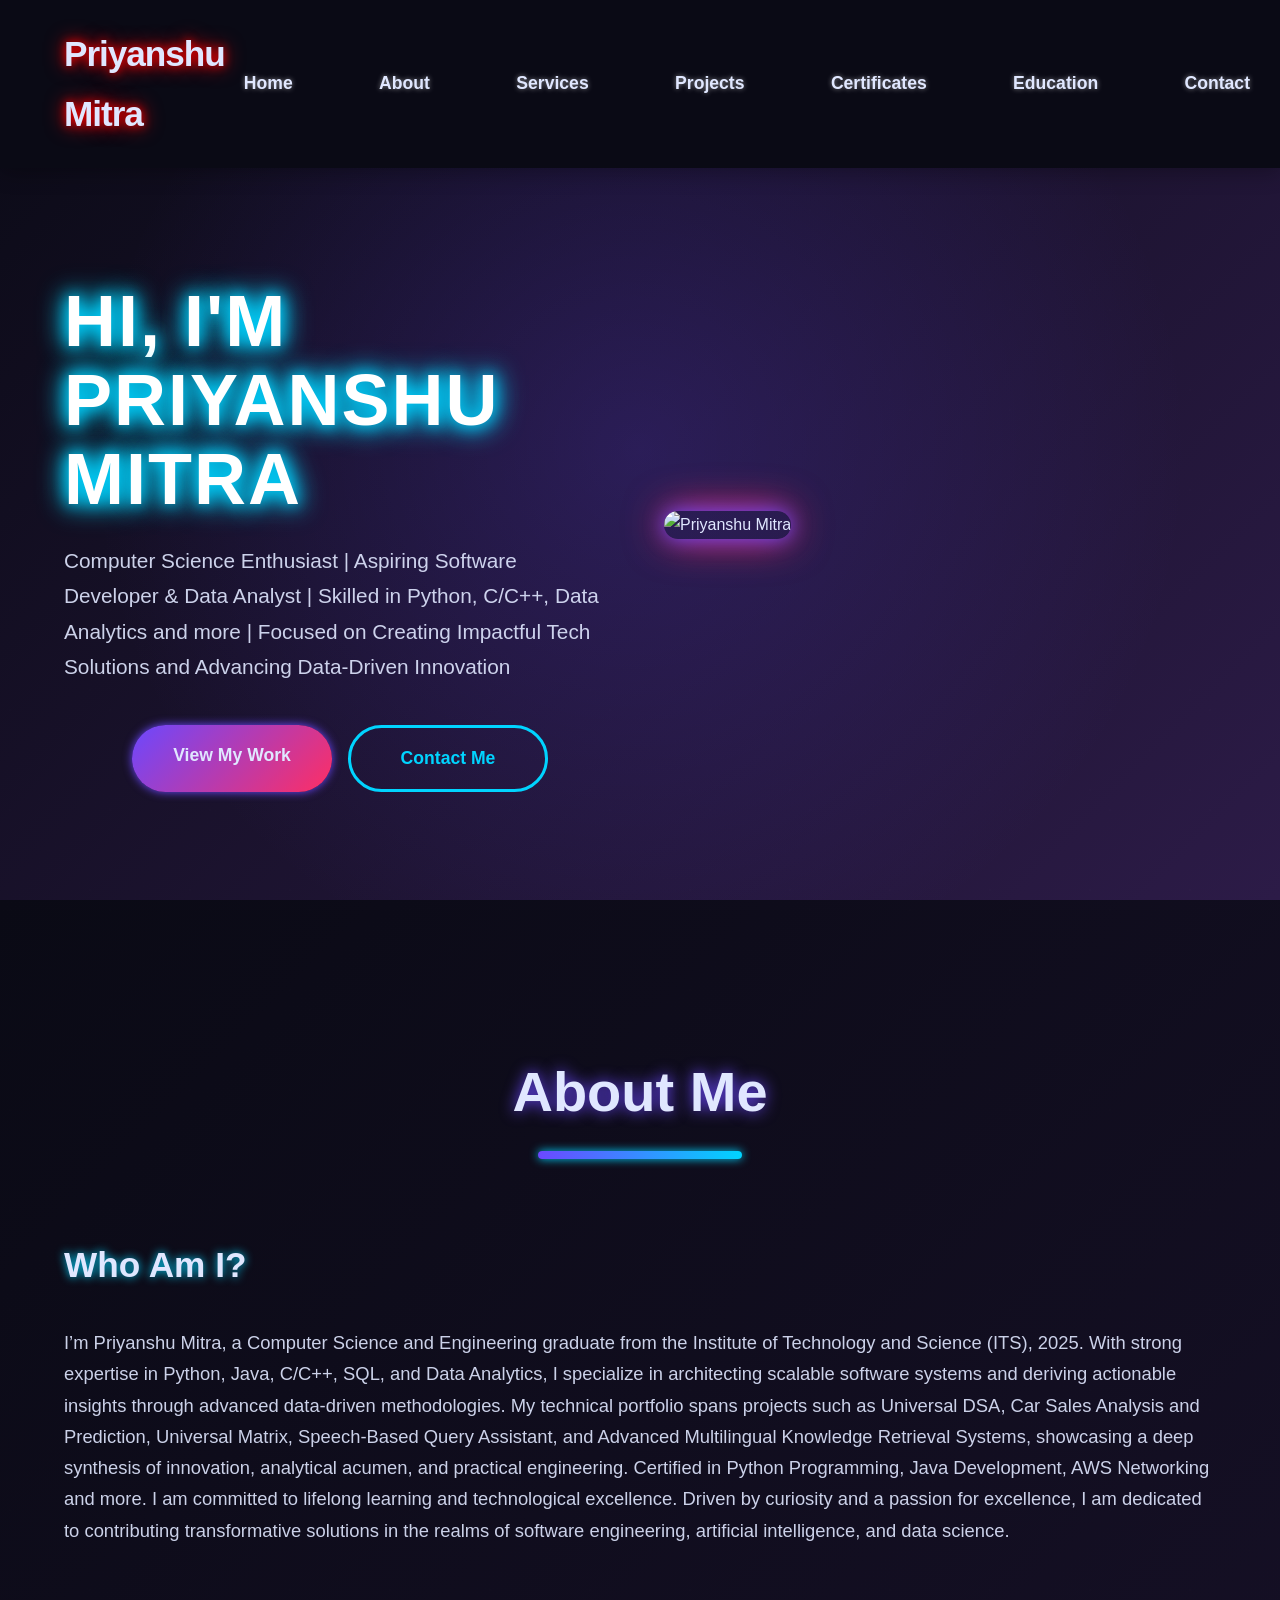
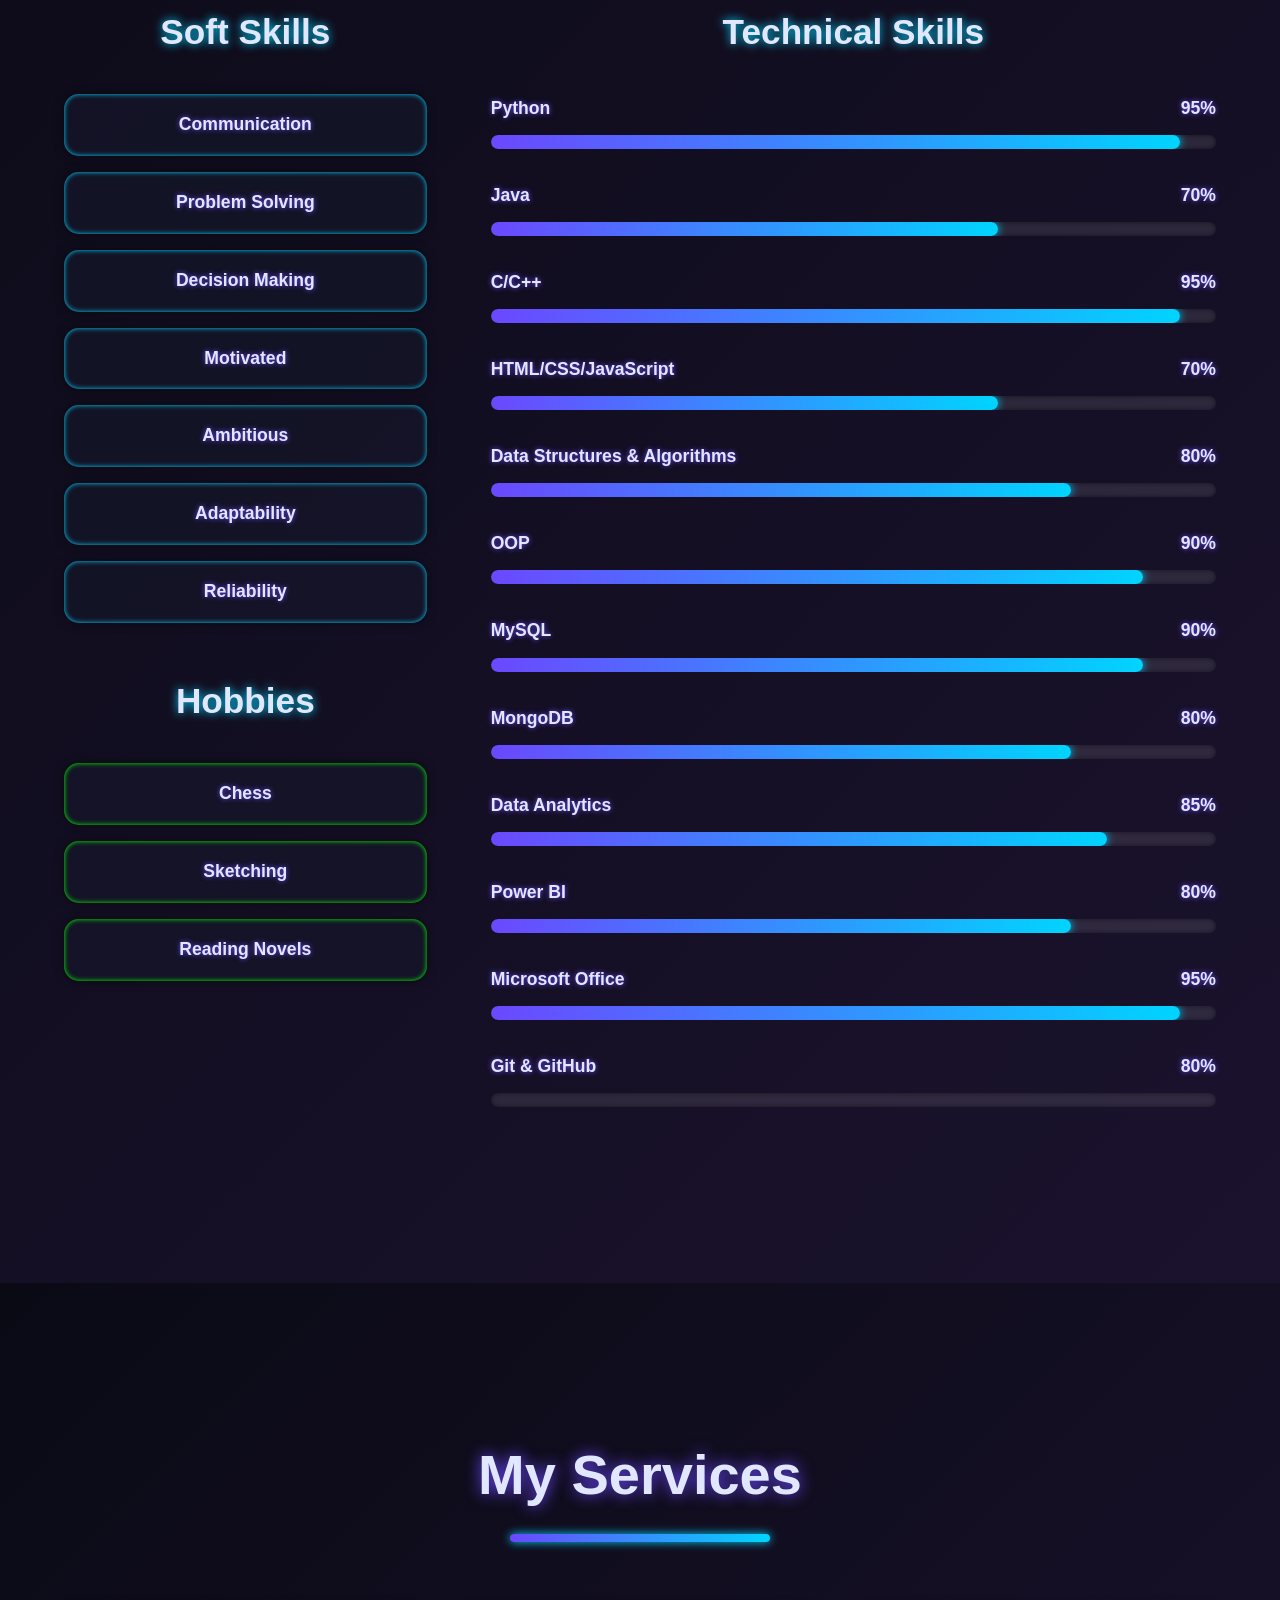
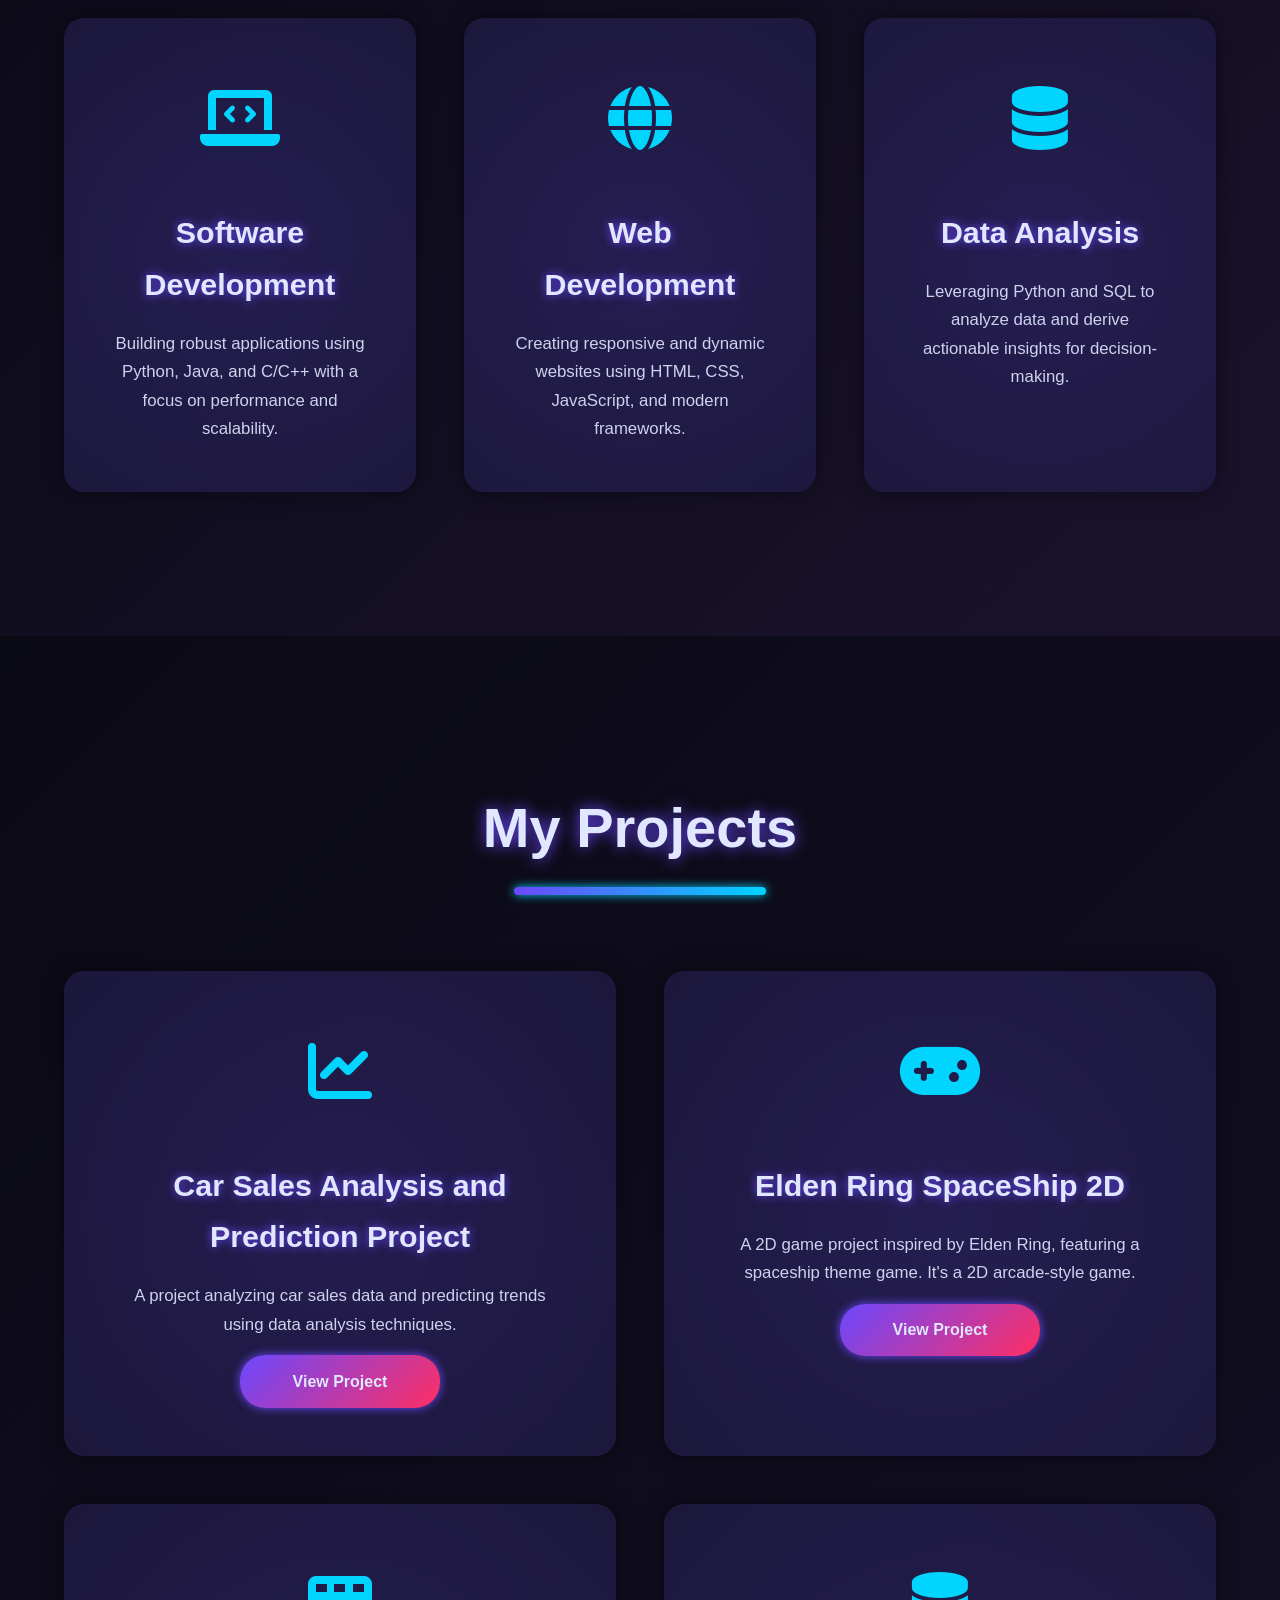
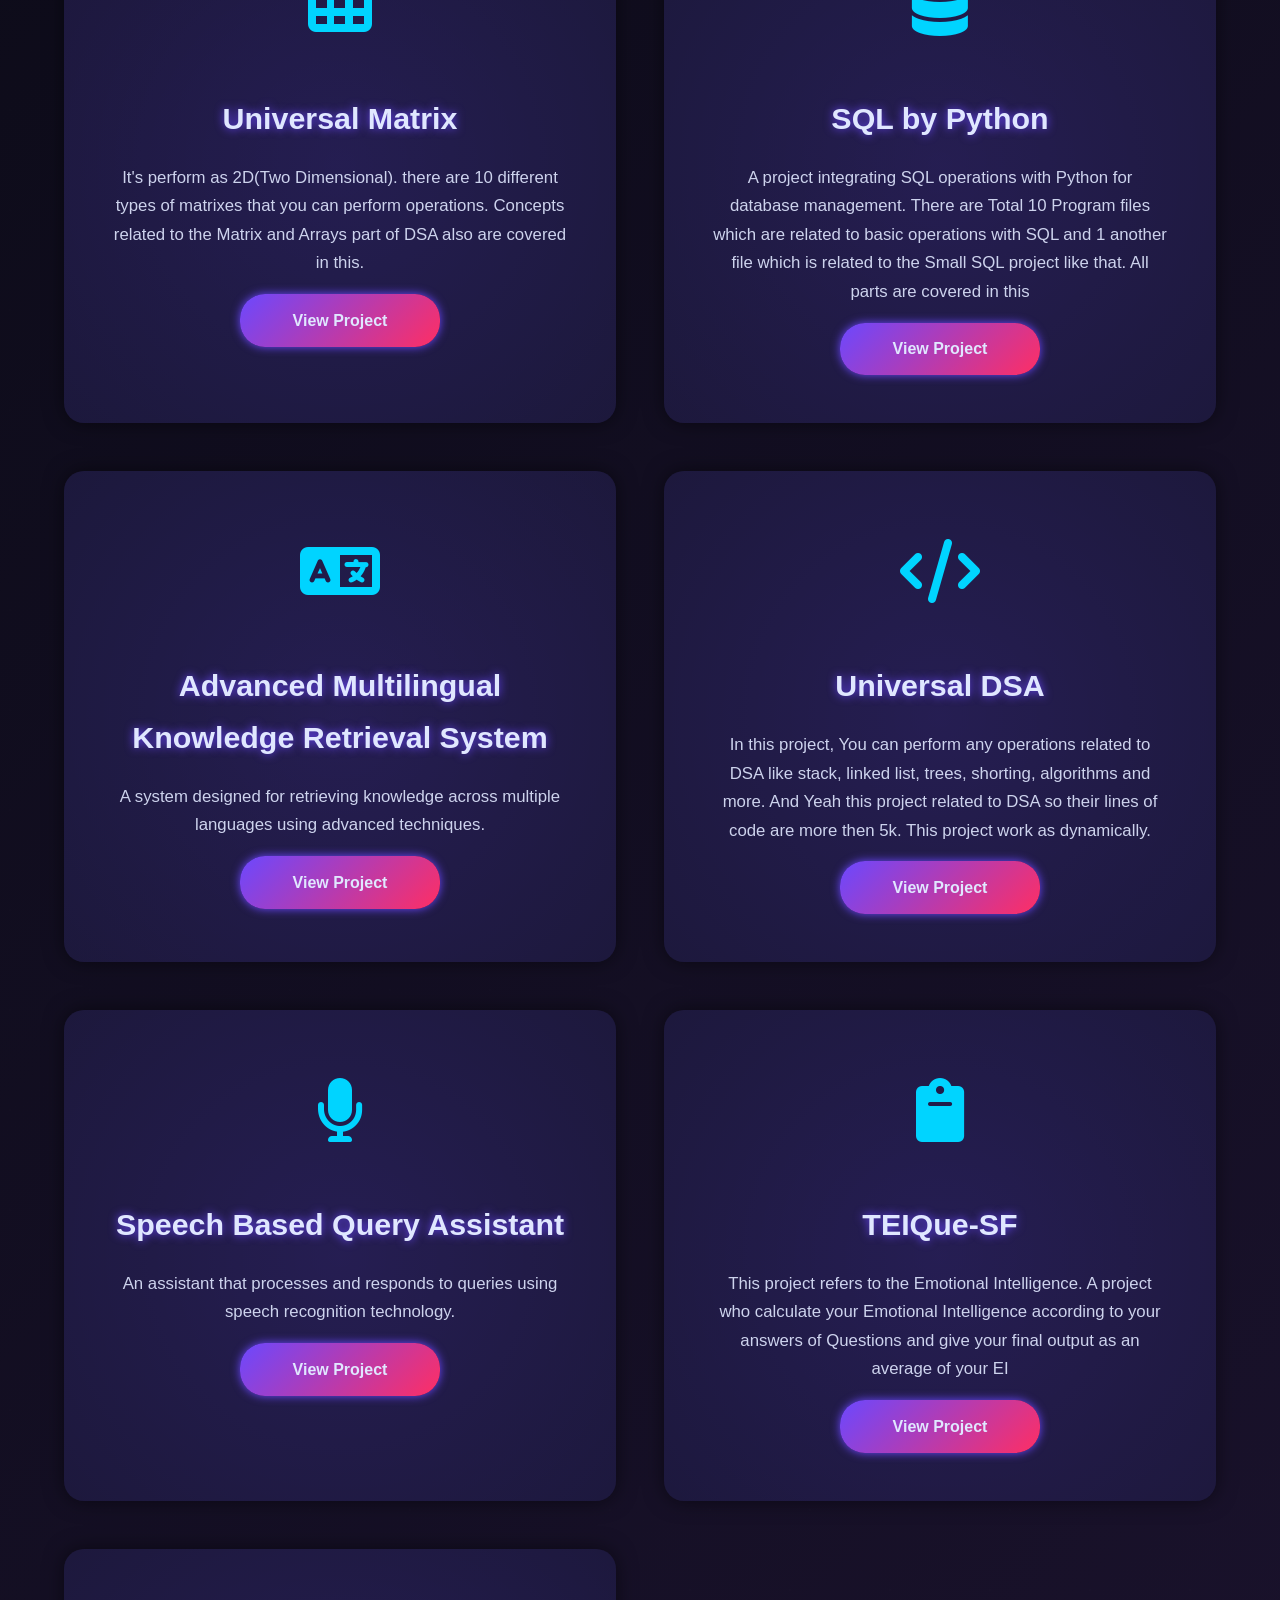
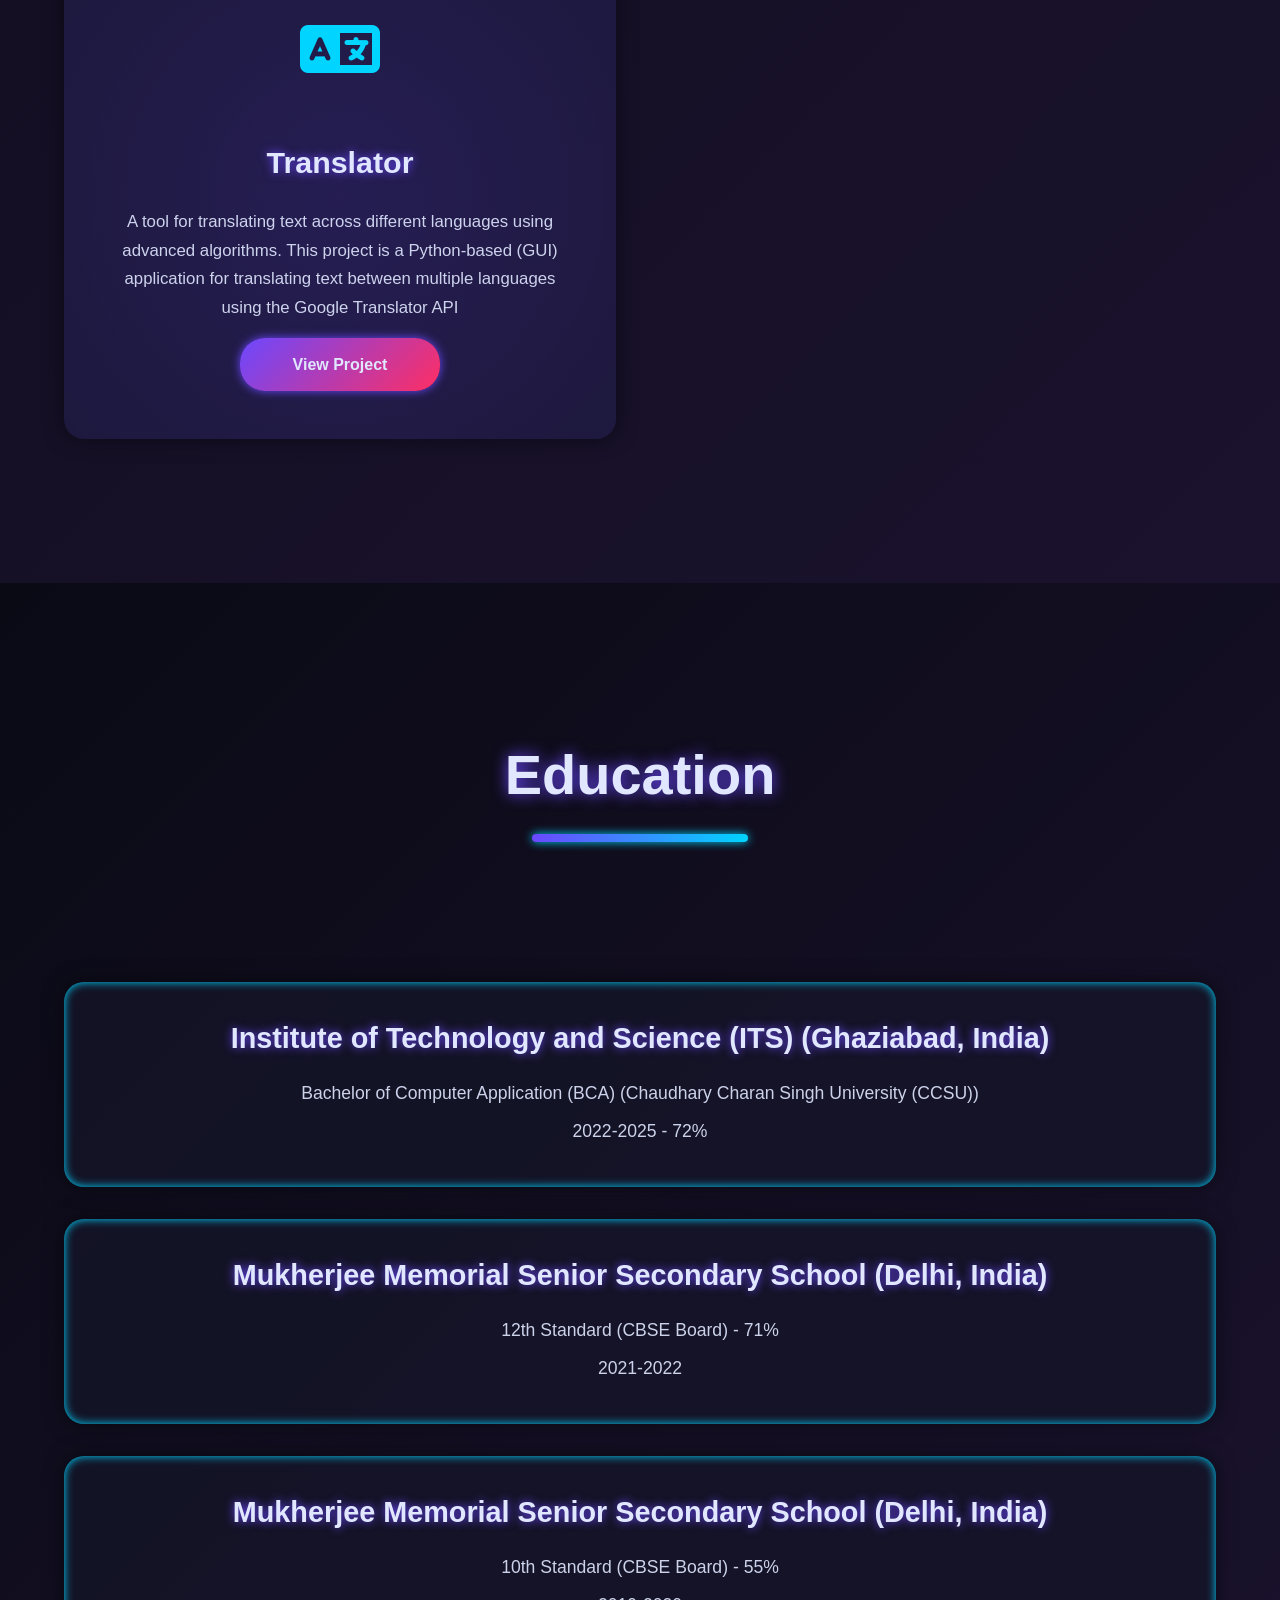
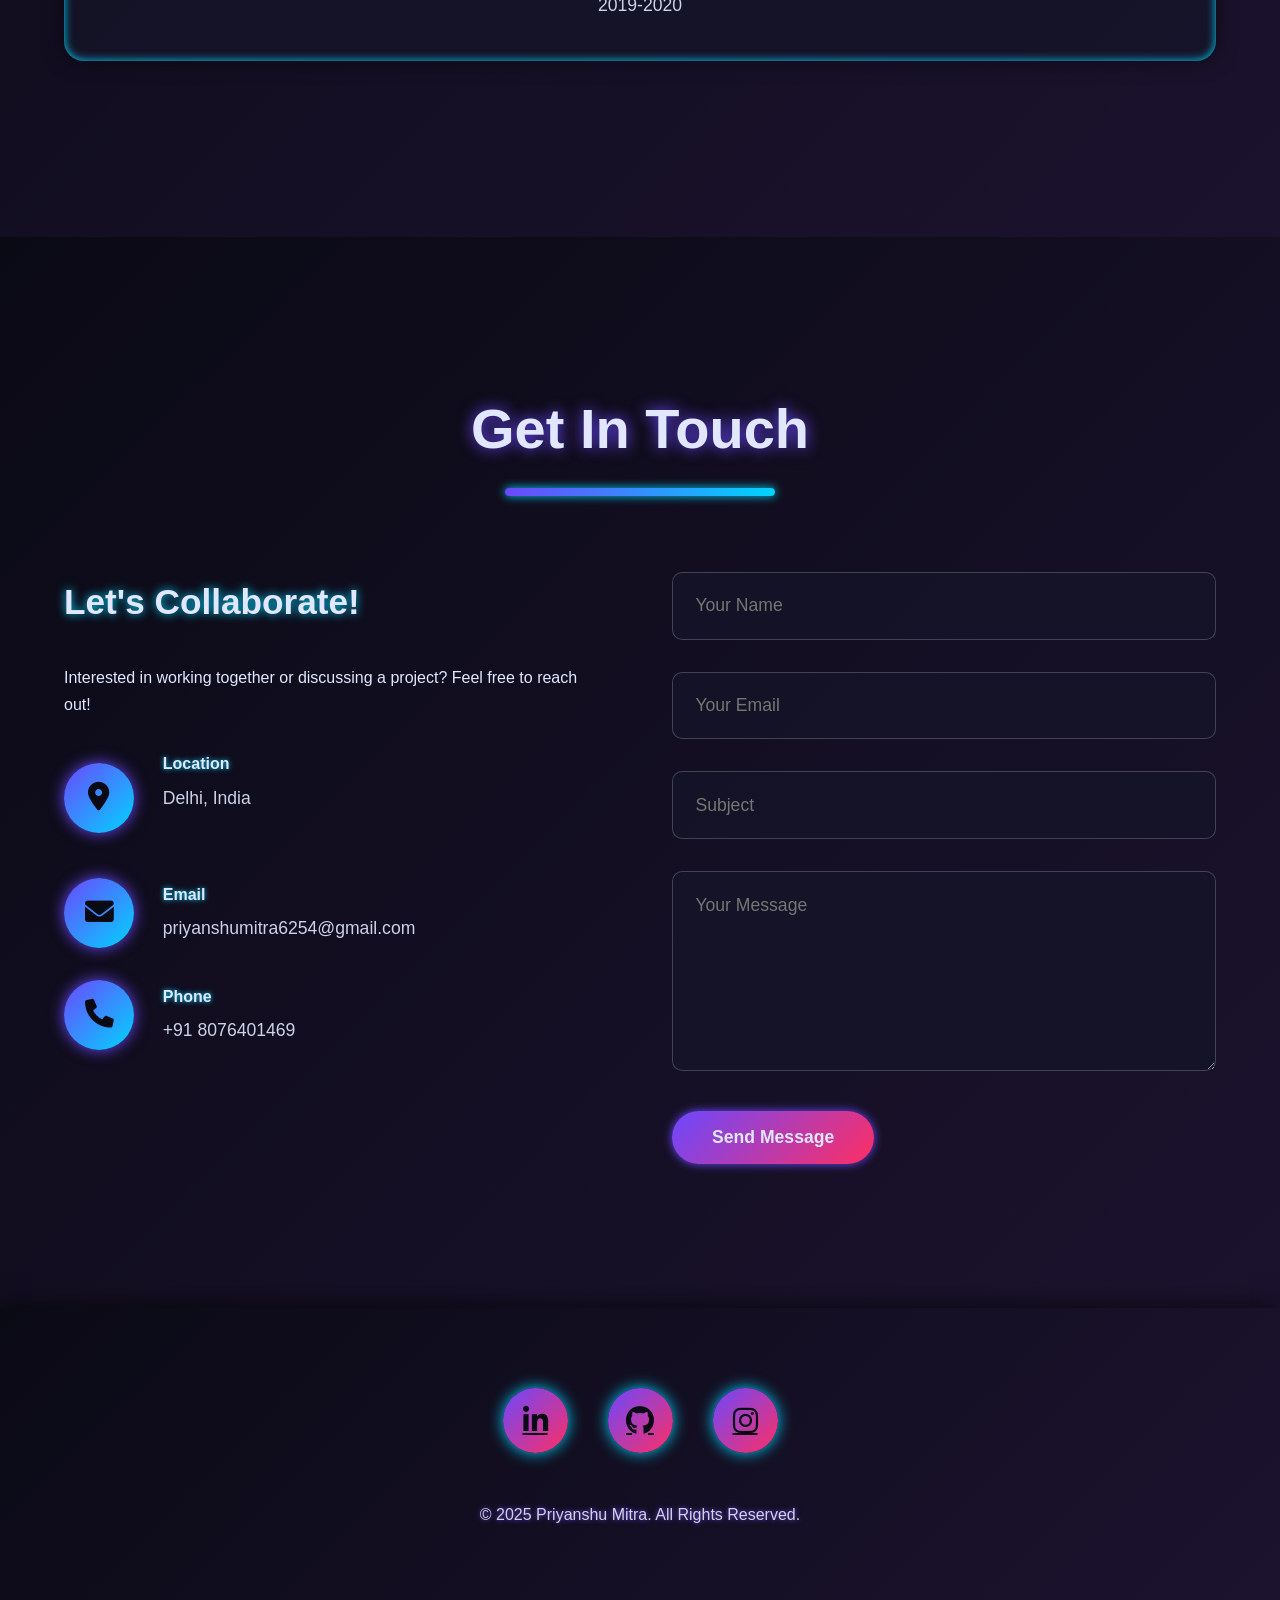
==== index.html @ 0f9a8e1b "Add files via upload" ====
<!DOCTYPE html>
<html lang="en">
<head>
    <meta charset="UTF-8">
    <meta name="viewport" content="width=device-width, initial-scale=1.0">
    <title>Priyanshu Mitra - Portfolio | Computer Science Enthusiast</title>
    <link rel="stylesheet" href="https://cdnjs.cloudflare.com/ajax/libs/font-awesome/6.0.0-beta3/css/all.min.css">
    <style>
        :root {
            --primary: #6b48ff; /* Nebula purple */
            --secondary: #ff2e63; /* Nebula pink */
            --accent: #00d4ff; /* Nebula cyan */
            --dark: #0a0a15; /* Deep space black */
            --light: #e0e7ff; /* Starlight white */
            --red-shadow: #ff0000; /* Red shadow for navigation bar */
            --green-shadow: #00ff00; /* Green shadow for hobbies */
        }

        * {
            margin: 0;
            padding: 0;
            box-sizing: border-box;
            font-family: 'Inter', -apple-system, BlinkMacSystemFont, sans-serif;
        }

        body {
            line-height: 1.7;
            color: var(--light);
            background: var(--dark) url('data:image/svg+xml,%3Csvg xmlns="http://www.w3.org/2000/svg" width="100" height="100" viewBox="0 0 100 100"%3E%3Cg fill="%23ffffff" fill-opacity="0.05"%3E%3Ccircle cx="10" cy="10" r="1"/%3E%3Ccircle cx="90" cy="90" r="1"/%3E%3Ccircle cx="50" cy="50" r="0.5"/%3E%3C/g%3E%3C/svg%3E') repeat;
            scroll-behavior: smooth;
            overflow-x: hidden;
        }

        /* Nebula Header (Navigation) */
        nav {
            background: var(--dark);
            box-shadow: 0 4px 20px rgba(0,0,0,0.3);
            position: fixed;
            width: 100%;
            z-index: 1000;
            top: 0;
        }

        .nav-container {
            display: flex;
            justify-content: space-between;
            align-items: center;
            padding: 1.5rem 5%;
            max-width: 1400px;
            margin: 0 auto;
            position: relative;
        }

        .logo {
            font-size: 2.2rem;
            font-weight: 900;
            color: var(--light);
            letter-spacing: -0.03em;
            text-shadow: 0 0 10px var(--red-shadow), 0 0 20px var(--red-shadow);
            z-index: 2;
        }

        .nav-links {
            display: flex;
            gap: 3rem;
            z-index: 2;
        }

        .nav-links a {
            text-decoration: none;
            color: var(--light);
            font-weight: 700;
            font-size: 1.1rem;
            padding: 0.6rem 1.2rem;
            border-radius: 25px;
            transition: all 0.3s ease;
            text-shadow: 0 0 5px rgba(255,255,255,0.5);
        }

        .nav-links a:hover {
            color: var(--accent);
            transform: scale(1.1);
            box-shadow: 0 0 15px var(--accent);
        }

        .hamburger {
            display: none;
            font-size: 2rem;
            color: var(--light);
            cursor: pointer;
            z-index: 2;
            text-shadow: 0 0 10px var(--red-shadow);
        }

        /* Hero Section */
        .hero {
            min-height: 100vh;
            display: flex;
            align-items: center;
            padding: 0 5%;
            background: linear-gradient(135deg, rgba(10,10,21,0.95), rgba(50,30,80,0.85));
            position: relative;
            overflow: hidden;
            padding-top: 150px; /* Increased padding to create gap */
        }

        .hero::before {
            content: '';
            position: absolute;
            top: 0;
            left: 0;
            width: 100%;
            height: 100%;
            background: radial-gradient(circle, rgba(107,72,255,0.2), transparent 70%);
            z-index: 0;
        }

        .hero-content {
            max-width: 1400px;
            margin: 0 auto;
            display: grid;
            grid-template-columns: 1fr 1fr;
            gap: 3rem;
            align-items: center;
            position: relative;
            z-index: 1;
            animation: fadeInUp 1s ease-out;
            width: 100%; /* Ensure content doesn't overflow viewport */
        }

        @keyframes fadeInUp {
            from { opacity: 0; transform: translateY(50px); }
            to { opacity: 1; transform: translateY(0); }
        }

        .hero-text h1 {
            font-size: 4.5rem;
            font-weight: 900;
            margin-bottom: 1.5rem;
            color: white;
            line-height: 1.1;
            text-shadow: 0 0 15px var(--accent), 0 0 25px var(--accent), 0 0 30px var(--accent);
            text-transform: uppercase;
            letter-spacing: 2px;
        }

        .hero-text h1 span {
            color: white;
            text-shadow: 0 0 15px var(--accent), 0 0 25px var(--accent), 0 0 30px var(--accent);
        }

        .hero-text p {
            font-size: 1.3rem;
            margin-bottom: 2.5rem;
            color: var(--light);
            max-width: 650px;
            opacity: 0.9;
        }

        .hero-buttons {
            display: flex;
            flex-wrap: wrap; /* Allow buttons to wrap on smaller screens */
            gap: 1rem; /* Add spacing between buttons */
            justify-content: center; /* Center buttons in mobile view */
        }

        .btn {
            background: linear-gradient(135deg, var(--primary), var(--secondary));
            color: var(--light);
            padding: 1rem 2.5rem;
            border-radius: 50px;
            text-decoration: none;
            font-weight: 700;
            font-size: 1.1rem;
            border: none;
            cursor: pointer;
            box-shadow: 0 0 10px var(--primary);
            position: relative;
            z-index: 10;
            pointer-events: auto;
            flex: 0 1 auto; /* Prevent buttons from stretching */
            min-width: 200px; /* Ensure buttons don't shrink too much */
            text-align: center; /* Center text inside buttons */
        }

        .btn-outline {
            background: transparent;
            border: 3px solid var(--accent);
            color: var(--accent);
            box-shadow: none;
        }

        .hero-image img {
            max-width: 100%;
            border-radius: 25px;
            box-shadow: 0 0 20px var(--primary), 0 0 40px var(--secondary);
            transition: transform 0.5s ease, filter 0.3s ease;
        }

        .hero-image img:hover {
            transform: scale(1.06);
            filter: brightness(1.2);
        }

        /* About Section */
        .section {
            padding: 9rem 5%;
            position: relative;
            background: linear-gradient(135deg, rgba(10,10,21,0.95), rgba(30,20,50,0.85));
        }

        .section-title {
            text-align: center;
            margin-bottom: 6rem;
        }

        .section-title h2 {
            font-size: 3.5rem;
            font-weight: 900;
            color: var(--light);
            position: relative;
            display: inline-block;
            text-shadow: 0 0 15px var(--primary);
        }

        .section-title h2::after {
            content: '';
            width: 80%;
            height: 8px;
            background: linear-gradient(90deg, var(--primary), var(--accent));
            bottom: -20px;
            left: 10%;
            border-radius: 4px;
            position: absolute;
            box-shadow: 0 0 10px var(--accent);
        }

        .about-container {
            max-width: 1400px;
            margin: 0 auto;
            animation: fadeIn 1.5s ease-out;
        }

        @keyframes fadeIn {
            from { opacity: 0; }
            to { opacity: 1; }
        }

        .about-text h3 {
            font-size: 2.2rem;
            font-weight: 800;
            margin-bottom: 2rem;
            color: var(--light);
            text-shadow: 0 0 10px var(--accent);
        }

        .about-text p {
            margin-bottom: 1.8rem;
            color: var(--light);
            font-size: 1.15rem;
            opacity: 0.9;
        }

        /* Skills Section Layout */
        .skills-section {
            display: grid;
            grid-template-columns: 1fr 2fr;
            gap: 4rem;
            margin-top: 3.5rem;
        }

        .soft-skills h3, .skills h3, .hobbies h3 {
            font-size: 2.2rem;
            font-weight: 800;
            margin-bottom: 2rem;
            color: var(--light);
            text-shadow: 0 0 10px var(--accent);
            text-align: center;
        }

        .skill-buttons {
            display: flex;
            flex-direction: column;
            gap: 1rem;
        }

        .soft-skills .skill-button {
            display: block;
            padding: 1rem;
            font-weight: 700;
            font-size: 1.1rem;
            color: var(--light);
            background: rgba(20,20,40,0.8);
            border-radius: 15px;
            text-align: center;
            text-shadow: 0 0 5px var(--primary);
            box-shadow: 0 0 10px rgba(0,0,0,0.5), 0 0 5px var(--accent) inset;
            transition: transform 0.3s ease, box-shadow 0.3s ease;
        }

        .soft-skills .skill-button:hover {
            transform: translateY(-5px);
            box-shadow: 0 0 15px var(--accent), 0 0 10px var(--accent) inset;
        }

        .hobbies {
            margin-top: 3rem;
        }

        .hobbies .hobby-item {
            display: block;
            padding: 1rem;
            font-weight: 700;
            font-size: 1.1rem;
            color: var(--light);
            background: rgba(20,20,40,0.8);
            border-radius: 15px;
            text-align: center;
            text-shadow: 0 0 5px var(--primary);
            box-shadow: 0 0 10px rgba(0,0,0,0.5), 0 0 5px var(--green-shadow) inset;
            transition: transform 0.3s ease, box-shadow 0.3s ease;
        }

        .hobbies .hobby-item:hover {
            transform: translateY(-5px);
            box-shadow: 0 0 15px var(--green-shadow), 0 0 10px var(--green-shadow) inset;
        }

        .skill-item {
            margin-bottom: 2rem;
        }

        .skill-name {
            display: flex;
            justify-content: space-between;
            margin-bottom: 0.7rem;
            font-weight: 700;
            font-size: 1.1rem;
            color: var(--light);
            text-shadow: 0 0 5px var(--primary);
        }

        .skill-bar {
            height: 14px;
            background-color: rgba(255,255,255,0.1);
            border-radius: 7px;
            overflow: hidden;
            box-shadow: inset 0 0 5px rgba(0,0,0,0.5);
        }

        .skill-progress {
            height: 100%;
            background: linear-gradient(90deg, var(--primary), var(--accent));
            border-radius: 7px;
            transition: width 1.5s ease-in-out;
            box-shadow: 0 0 10px var(--accent);
        }

        /* Services Section */
        .services {
            background: linear-gradient(135deg, rgba(10,10,21,0.95), rgba(30,20,50,0.85));
            padding: 9rem 5%;
        }

        .services-container {
            display: grid;
            grid-template-columns: repeat(auto-fit, minmax(340px, 1fr));
            gap: 3rem;
            max-width: 1400px;
            margin: 0 auto;
        }

        .service-card {
            background: rgba(20,20,40,0.8);
            padding: 3rem;
            border-radius: 20px;
            box-shadow: 0 0 20px rgba(0,0,0,0.5);
            transition: transform 0.5s ease, box-shadow 0.5s ease;
            text-align: center;
            position: relative;
            overflow: hidden;
        }

        .service-card::before {
            content: '';
            position: absolute;
            top: -50%;
            left: -50%;
            width: 200%;
            height: 200%;
            background: radial-gradient(circle, rgba(107,72,255,0.2), transparent);
            transition: all 0.5s ease;
            pointer-events: none;
            z-index: 0;
        }

        .service-card:hover::before {
            transform: scale(1.2);
        }

        .service-card:hover {
            transform: translateY(-15px) scale(1.02);
            box-shadow: 0 0 30px var(--primary), 0 0 50px var(--secondary);
        }

        .service-icon {
            font-size: 4rem;
            color: var(--accent);
            margin-bottom: 2rem;
            transition: transform 0.4s ease, color 0.4s ease;
            position: relative;
            z-index: 1;
        }

        .service-card:hover .service-icon {
            transform: rotate(10deg) scale(1.1);
            color: var(--secondary);
        }

        .service-card h3 {
            font-size: 1.9rem;
            font-weight: 700;
            margin-bottom: 1.2rem;
            color: var(--light);
            text-shadow: 0 0 10px var(--primary);
            position: relative;
            z-index: 1;
        }

        .service-card p {
            color: var(--light);
            font-size: 1.05rem;
            opacity: 0.9;
            position: relative;
            z-index: 1;
        }

        /* Portfolio Section */
        .portfolio-container {
            display: grid;
            grid-template-columns: repeat(auto-fit, minmax(360px, 1fr));
            gap: 3rem;
            max-width: 1400px;
            margin: 0 auto;
        }

        .portfolio-item {
            background: rgba(20,20,40,0.8);
            padding: 3rem;
            border-radius: 20px;
            box-shadow: 0 0 20px rgba(0,0,0,0.5);
            transition: transform 0.5s ease, box-shadow 0.5s ease;
            text-align: center;
            position: relative;
            overflow: hidden;
        }

        .portfolio-item::before {
            content: '';
            position: absolute;
            top: -50%;
            left: -50%;
            width: 200%;
            height: 200%;
            background: radial-gradient(circle, rgba(107,72,255,0.2), transparent);
            transition: all 0.5s ease;
            pointer-events: none;
            z-index: 0;
        }

        .portfolio-item:hover::before {
            transform: scale(1.2);
        }

        .portfolio-item:hover {
            transform: translateY(-15px) scale(1.02);
            box-shadow: 0 0 30px var(--primary), 0 0 50px var(--secondary);
        }

        .portfolio-icon {
            font-size: 4rem;
            color: var(--accent);
            margin-bottom: 2rem;
            transition: transform 0.4s ease, color 0.4s ease;
            position: relative;
            z-index: 1;
        }

        .portfolio-item:hover .portfolio-icon {
            transform: rotate(10deg) scale(1.1);
            color: var(--secondary);
        }

        .portfolio-item h3 {
            font-size: 1.9rem;
            font-weight: 700;
            margin-bottom: 1.2rem;
            color: var(--light);
            text-shadow: 0 0 10px var(--primary);
            position: relative;
            z-index: 1;
        }

        .portfolio-item p {
            color: var(--light);
            font-size: 1.05rem;
            opacity: 0.9;
            position: relative;
            z-index: 1;
        }

        .portfolio-item a.btn {
            background: linear-gradient(135deg, var(--primary), var(--secondary));
            color: var(--light);
            padding: 0.8rem 1.5rem;
            border-radius: 25px;
            text-decoration: none;
            font-weight: 700;
            font-size: 1rem;
            display: inline-block;
            margin-top: 1rem;
            transition: all 0.3s ease;
            position: relative;
            z-index: 10;
            pointer-events: auto;
        }

        .portfolio-item a.btn:hover {
            transform: scale(1.05);
            box-shadow: 0 0 15px var(--accent);
        }

        /* Education Section */
        .education {
            background: linear-gradient(135deg, rgba(10,10,21,0.95), rgba(30,20,50,0.85));
            padding: 9rem 5%;
        }

        .education-container {
            max-width: 1400px;
            margin: 0 auto;
            text-align: center;
        }

        .education-title h2 {
            font-size: 3.5rem;
            font-weight: 900;
            color: var(--light);
            margin-bottom: 4rem;
            text-shadow: 0 0 15px var(--primary);
        }

        .education-item {
            background: rgba(20,20,40,0.8);
            padding: 2rem;
            margin-bottom: 2rem;
            border-radius: 20px;
            box-shadow: 0 0 20px rgba(0,0,0,0.5), 0 0 10px var(--accent) inset;
            transition: transform 0.5s ease;
        }

        .education-item:hover {
            transform: translateY(-10px);
            box-shadow: 0 0 30px var(--accent), 0 0 15px var(--accent) inset;
        }

        .education-item h3 {
            font-size: 1.8rem;
            font-weight: 700;
            color: var(--light);
            margin-bottom: 1rem;
            text-shadow: 0 0 10px var(--primary);
        }

        .education-item p {
            color: var(--light);
            font-size: 1.1rem;
            opacity: 0.9;
            margin-bottom: 0.5rem;
        }

        /* Contact Section */
        .contact-container {
            display: grid;
            grid-template-columns: 1fr 1fr;
            gap: 4rem;
            max-width: 1400px;
            margin: 0 auto;
        }

        .contact-info h3 {
            font-size: 2.2rem;
            font-weight: 800;
            margin-bottom: 2rem;
            color: var(--light);
            text-shadow: 0 0 10px var(--accent);
        }

        .contact-info p {
            margin-bottom: 2rem;
        }

        .contact-details {
            margin-bottom: 3rem;
        }

        .contact-item {
            display: flex;
            align-items: center;
            margin-bottom: 2rem;
            transition: transform 0.3s ease;
        }

        .contact-item:hover {
            transform: translateX(10px);
        }

        .contact-icon {
            width: 70px;
            height: 70px;
            background: linear-gradient(135deg, var(--primary), var(--accent));
            color: var(--dark);
            border-radius: 50%;
            display: flex;
            justify-content: center;
            align-items: center;
            font-size: 1.8rem;
            margin-right: 1.8rem;
            transition: transform 0.5s ease;
            box-shadow: 0 0 15px var(--primary);
            flex-shrink: 0; /* Prevent icon from shrinking */
        }

        .contact-item:hover .contact-icon {
            transform: rotate(360deg);
        }

        .contact-text {
            flex: 1; /* Allow text to take remaining space */
        }

        .contact-text h4 {
            color: var(--light);
            font-weight: 700;
            margin-bottom: 0.4rem;
            text-shadow: 0 0 5px var(--accent);
        }

        .contact-text p, .contact-text a {
            color: var(--light);
            text-decoration: none;
            font-size: 1.1rem;
            opacity: 0.9;
            word-break: break-all; /* Prevent email overflow by breaking long words */
        }

        .contact-text a:hover {
            color: var(--accent);
            text-shadow: 0 0 10px var(--accent);
        }

        .contact-form .form-group {
            margin-bottom: 2rem;
        }

        .contact-form input,
        .contact-form textarea {
            width: 100%;
            padding: 1.4rem;
            border: 1px solid rgba(255,255,255,0.2);
            border-radius: 10px;
            font-size: 1.1rem;
            background: rgba(20,20,40,0.8);
            color: var(--light);
            transition: all 0.3s ease;
        }

        .contact-form input:focus,
        .contact-form textarea:focus {
            border-color: var(--accent);
            box-shadow: 0 0 10px var(--accent);
            outline: none;
        }

        .contact-form textarea {
            height: 200px;
            resize: vertical;
        }

        /* Footer */
        footer {
            background: linear-gradient(135deg, var(--dark), rgba(30,20,50,0.9));
            color: var(--light);
            padding: 5rem 5%;
            text-align: center;
            position: relative;
            box-shadow: 0 -5px 20px rgba(0,0,0,0.5);
        }

        .footer-content {
            max-width: 1400px;
            margin: 0 auto;
        }

        .social-links {
            display: flex;
            justify-content: center;
            gap: 2.5rem;
            margin-bottom: 3rem;
        }

        .social-link {
            width: 65px;
            height: 65px;
            background: linear-gradient(135deg, var(--primary), var(--secondary));
            border-radius: 50%;
            display: flex;
            justify-content: center;
            align-items: center;
            font-size: 1.8rem;
            color: var(--dark);
            transition: all 0.5s ease;
            box-shadow: 0 0 15px var(--accent);
        }

        .social-link:hover {
            transform: translateY(-10px) rotate(15deg);
            box-shadow: 0 0 25px var(--secondary), 0 0 35px var(--primary);
            color: var(--light);
        }

        .copyright {
            color: rgba(255,255,255,0.8);
            font-size: 1rem;
            text-shadow: 0 0 5px var(--primary);
        }

        /* Responsive Design */
        @media (max-width: 1200px) {
            .hero-text h1 { font-size: 3.8rem; }
            .hero-content, .contact-container, .education-container { grid-template-columns: 1fr; }
            .skills-section { grid-template-columns: 1fr; }
            .hero-text { order: 1; text-align: center; }
            .hero-image { order: 2; }
            .about-text { text-align: center; }
            .education-container { padding: 0 5%; }
        }

        @media (max-width: 768px) {
            .nav-container {
                justify-content: space-between; /* Keep logo and hamburger balanced */
                align-items: center;
            }

            .logo {
                font-size: 1.8rem; /* Slightly smaller logo for mobile */
            }

            .nav-links {
                display: none;
                flex-direction: column;
                position: absolute;
                top: 100%;
                left: 0;
                width: 100%;
                background: var(--dark);
                padding: 2rem;
                transform: translateY(-100%);
                transition: transform 0.4s ease;
                box-shadow: 0 5px 20px rgba(0,0,0,0.5);
                max-height: calc(100vh - 80px); /* Fallback */
                overflow-y: auto; /* Enable scrolling */
                -webkit-overflow-scrolling: touch; /* Smooth scrolling on iOS */
            }

            .nav-links.active {
                display: flex;
                transform: translateY(0);
            }

            .nav-links a {
                width: 100%;
                padding: 0.8rem 1.5rem;
                text-align: center;
                white-space: nowrap; /* Prevent text wrapping */
            }

            .hamburger {
                display: block;
                position: relative;
                right: 0; /* Ensure it's not shifted too far left */
            }

            .hero-text h1 { font-size: 2.8rem; }
            .section-title h2 { font-size: 2.5rem; }
            .portfolio-container { grid-template-columns: 1fr; }
            .education-item { padding: 1.5rem; }
            .hero { padding-top: 130px; } /* Adjusted padding for mobile view */
            .hero-content {
                padding: 0; /* Remove extra padding causing gaps */
            }
        }

        @media (max-width: 576px) {
            .hero-text p { font-size: 1.15rem; }
            .btn {
                padding: 0.9rem 2rem;
                font-size: 1rem;
                min-width: 150px; /* Adjust button width for smaller screens */
            }
            .service-card { padding: 2rem; }
            .portfolio-item { padding: 2rem; }
            .education-item h3 { font-size: 1.5rem; }
            .contact-item {
                align-items: flex-start; /* Align items to top to prevent overlap */
            }
            .contact-icon {
                width: 50px; /* Reduce icon size for smaller screens */
                height: 50px;
                font-size: 1.4rem;
                margin-right: 1rem; /* Reduce margin to prevent overflow */
            }
            .contact-text p, .contact-text a {
                font-size: 0.95rem; /* Slightly smaller font for better fit */
            }
        }
    </style>
</head>
<body>
    <!-- Nebula Navigation -->
    <nav id="main-nav">
        <div class="nav-container">
            <div class="logo">Priyanshu Mitra</div>
            <div class="hamburger"><i class="fas fa-bars"></i></div>
            <div class="nav-links" id="nav-links">
                <a href="#home">Home</a>
                <a href="#about">About</a>
                <a href="#services">Services</a>
                <a href="#portfolio">Projects</a>
                <a href="certificates.html" target="_blank" rel="noopener noreferrer">Certificates</a>
                <a href="#education">Education</a>
                <a href="#contact">Contact</a>
            </div>
        </div>
    </nav>

    <!-- Hero Section -->
    <section class="hero" id="home">
        <div class="hero-content">
            <div class="hero-text">
                <h1></h1>
                <h1></h1>
                <h1>Hi, I'm <span>Priyanshu Mitra</span></h1>
                <p>Computer Science Enthusiast | Aspiring Software Developer & Data Analyst | Skilled in Python, C/C++, Data Analytics and more | Focused on Creating Impactful Tech Solutions and Advancing Data-Driven Innovation</p>
                <div class="hero-buttons">
                    <a href="#portfolio" class="btn">View My Work</a>
                    <a href="#contact" class="btn btn-outline">Contact Me</a>
                </div>
            </div>
            <div class="hero-image">
                <img src="https://raw.githubusercontent.com/priyanshumitra/My-Pic/main/IMG-20250221-WA0002.jpg" alt="Priyanshu Mitra">
            </div>
        </div>
    </section>

    <!-- About Section with Skills -->
    <section class="section" id="about">
        <div class="section-title">
            <h2>About Me</h2>
        </div>
        <div class="about-container">
            <div class="about-text">
                <h3>Who Am I?</h3>
                <p>I’m Priyanshu Mitra, a Computer Science and Engineering graduate from the Institute of Technology and Science (ITS), 2025. With strong expertise in Python, Java, C/C++, SQL, and Data Analytics, I specialize in architecting scalable software systems and deriving actionable insights through advanced data-driven methodologies.
                   My technical portfolio spans projects such as Universal DSA, Car Sales Analysis and Prediction, Universal Matrix, Speech-Based Query Assistant, and Advanced Multilingual Knowledge Retrieval Systems, showcasing a deep synthesis of innovation, analytical acumen, and practical engineering.
                   Certified in Python Programming, Java Development, AWS Networking and more. I am committed to lifelong learning and technological excellence.
                   Driven by curiosity and a passion for excellence, I am dedicated to contributing transformative solutions in the realms of software engineering, artificial intelligence, and data science.</p>
                <div class="skills-section">
                    <div class="soft-skills">
                        <h3>Soft Skills</h3>
                        <div class="skill-buttons">
                            <span class="skill-button">Communication</span>
                            <span class="skill-button">Problem Solving</span>
                            <span class="skill-button">Decision Making</span>
                            <span class="skill-button">Motivated</span>
                            <span class="skill-button">Ambitious</span>
                            <span class="skill-button">Adaptability</span>
                            <span class="skill-button">Reliability</span>
                        </div>
                        <div class="hobbies">
                            <h3>Hobbies</h3>
                            <div class="skill-buttons">
                                <span class="hobby-item">Chess</span>
                                <span class="hobby-item">Sketching</span>
                                <span class="hobby-item">Reading Novels</span>
                            </div>
                        </div>
                    </div>
                    <div class="skills">
                        <h3>Technical Skills</h3>
                        <div class="skill-item">
                            <div class="skill-name">
                                <span>Python</span>
                                <span>95%</span>
                            </div>
                            <div class="skill-bar">
                                <div class="skill-progress" style="width: 0;"></div>
                            </div>
                        </div>
                        <div class="skill-item">
                            <div class="skill-name">
                                <span>Java</span>
                                <span>70%</span>
                            </div>
                            <div class="skill-bar">
                                <div class="skill-progress" style="width: 0;"></div>
                            </div>
                        </div>
                        <div class="skill-item">
                            <div class="skill-name">
                                <span>C/C++</span>
                                <span>95%</span>
                            </div>
                            <div class="skill-bar">
                                <div class="skill-progress" style="width: 0;"></div>
                            </div>
                        </div>
                        <div class="skill-item">
                            <div class="skill-name">
                                <span>HTML/CSS/JavaScript</span>
                                <span>70%</span>
                            </div>
                            <div class="skill-bar">
                                <div class="skill-progress" style="width: 0;"></div>
                            </div>
                        </div>
                        <div class="skill-item">
                            <div class="skill-name">
                                <span>Data Structures & Algorithms</span>
                                <span>80%</span>
                            </div>
                            <div class="skill-bar">
                                <div class="skill-progress" style="width: 0;"></div>
                            </div>
                        </div>
                        <div class="skill-item">
                            <div class="skill-name">
                                <span>OOP</span>
                                <span>90%</span>
                            </div>
                            <div class="skill-bar">
                                <div class="skill-progress" style="width: 0;"></div>
                            </div>
                        </div>
                        <div class="skill-item">
                            <div class="skill-name">
                                <span>MySQL</span>
                                <span>90%</span>
                            </div>
                            <div class="skill-bar">
                                <div class="skill-progress" style="width: 0;"></div>
                            </div>
                        </div>
                        <div class="skill-item">
                            <div class="skill-name">
                                <span>MongoDB</span>
                                <span>80%</span>
                            </div>
                            <div class="skill-bar">
                                <div class="skill-progress" style="width: 0;"></div>
                            </div>
                        </div>
                        <div class="skill-item">
                            <div class="skill-name">
                                <span>Data Analytics</span>
                                <span>85%</span>
                            </div>
                            <div class="skill-bar">
                                <div class="skill-progress" style="width: 0;"></div>
                            </div>
                        </div>
                        <div class="skill-item">
                            <div class="skill-name">
                                <span>Power BI</span>
                                <span>80%</span>
                            </div>
                            <div class="skill-bar">
                                <div class="skill-progress" style="width: 0;"></div>
                            </div>
                        </div>
                        <div class="skill-item">
                            <div class="skill-name">
                                <span>Microsoft Office</span>
                                <span>95%</span>
                            </div>
                            <div class="skill-bar">
                                <div class="skill-progress" style="width: 0;"></div>
                            </div>
                        </div>
                        <div class="skill-item">
                            <div class="skill-name">
                                <span>Git & GitHub</span>
                                <span>80%</span>
                            </div>
                            <div class="skill-bar">
                                <div class="skill-progress" style="width: 0;"></div>
                            </div>
                        </div>
                    </div>
                </div>
            </div>
        </div>
    </section>

    <!-- Services Section -->
    <section class="section services" id="services">
        <div class="section-title">
            <h2>My Services</h2>
        </div>
        <div class="services-container">
            <div class="service-card">
                <div class="service-icon">
                    <i class="fas fa-laptop-code"></i>
                </div>
                <h3>Software Development</h3>
                <p>Building robust applications using Python, Java, and C/C++ with a focus on performance and scalability.</p>
            </div>
            <div class="service-card">
                <div class="service-icon">
                    <i class="fas fa-globe"></i>
                </div>
                <h3>Web Development</h3>
                <p>Creating responsive and dynamic websites using HTML, CSS, JavaScript, and modern frameworks.</p>
            </div>
            <div class="service-card">
                <div class="service-icon">
                    <i class="fas fa-database"></i>
                </div>
                <h3>Data Analysis</h3>
                <p>Leveraging Python and SQL to analyze data and derive actionable insights for decision-making.</p>
            </div>
        </div>
    </section>

    <!-- Portfolio Section -->
    <section class="section" id="portfolio">
        <div class="section-title">
            <h2>My Projects</h2>
        </div>
        <div class="portfolio-container">
            <div class="portfolio-item">
                <div class="portfolio-icon">
                    <i class="fas fa-chart-line"></i>
                </div>
                <h3>Car Sales Analysis and Prediction Project</h3>
                <p>A project analyzing car sales data and predicting trends using data analysis techniques.</p>
                <a href="https://github.com/priyanshumitra/Car-Sales-Analysis-and-Prediction-Project" class="btn" target="_blank" rel="noopener noreferrer">View Project</a>
            </div>
            <div class="portfolio-item">
                <div class="portfolio-icon">
                    <i class="fas fa-gamepad"></i>
                </div>
                <h3>Elden Ring SpaceShip 2D</h3>
                <p>A 2D game project inspired by Elden Ring, featuring a spaceship theme game. It's a 2D arcade-style game.</p>
                <a href="https://github.com/priyanshumitra/Elden_Ring_SpaceShip_2D" class="btn" target="_blank" rel="noopener noreferrer">View Project</a>
            </div>
            <div class="portfolio-item">
                <div class="portfolio-icon">
                    <i class="fas fa-th"></i>
                </div>
                <h3>Universal Matrix</h3>
                <p>It's perform as 2D(Two Dimensional). there are 10 different types of matrixes that you can perform operations. Concepts related to the Matrix and Arrays part of DSA also are covered in this.</p>
                <a href="https://github.com/priyanshumitra/Universal-Matrix" class="btn" target="_blank" rel="noopener noreferrer">View Project</a>
            </div>
            <div class="portfolio-item">
                <div class="portfolio-icon">
                    <i class="fas fa-database"></i>
                </div>
                <h3>SQL by Python</h3>
                <p>A project integrating SQL operations with Python for database management. There are Total 10 Program files which are related to basic operations with SQL and 1 another file which is related to the Small SQL project like that. All parts are covered in this</p>
                <a href="https://github.com/priyanshumitra/SQL-by-Python" class="btn" target="_blank" rel="noopener noreferrer">View Project</a>
            </div>
            <div class="portfolio-item">
                <div class="portfolio-icon">
                    <i class="fas fa-language"></i>
                </div>
                <h3>Advanced Multilingual Knowledge Retrieval System</h3>
                <p>A system designed for retrieving knowledge across multiple languages using advanced techniques.</p>
                <a href="https://github.com/priyanshumitra/Advanced-Multilingual-Knowledge-Retrieval-System" class="btn" target="_blank" rel="noopener noreferrer">View Project</a>
            </div>
            <div class="portfolio-item">
                <div class="portfolio-icon">
                    <i class="fas fa-code"></i>
                </div>
                <h3>Universal DSA</h3>
                <p>In this project, You can perform any operations related to DSA like stack, linked list, trees, shorting, algorithms and more. And Yeah this project related to DSA so their lines of code are more then 5k. This project work as dynamically.</p>
                <a href="https://github.com/priyanshumitra/Universal-DSA" class="btn" target="_blank" rel="noopener noreferrer">View Project</a>
            </div>
            <div class="portfolio-item">
                <div class="portfolio-icon">
                    <i class="fas fa-microphone"></i>
                </div>
                <h3>Speech Based Query Assistant</h3>
                <p>An assistant that processes and responds to queries using speech recognition technology.</p>
                <a href="https://github.com/priyanshumitra/Speech-Based-Query-Assistant" class="btn" target="_blank" rel="noopener noreferrer">View Project</a>
            </div>
            <div class="portfolio-item">
                <div class="portfolio-icon">
                    <i class="fas fa-clipboard"></i>
                </div>
                <h3>TEIQue-SF</h3>
                <p>This project refers to the Emotional Intelligence. A project who calculate your Emotional Intelligence according to your answers of Questions and give your final output as an average of your EI</p>
                <a href="https://github.com/priyanshumitra/TEIQue-SF" class="btn" target="_blank" rel="noopener noreferrer">View Project</a>
            </div>
            <div class="portfolio-item">
                <div class="portfolio-icon">
                    <i class="fas fa-language"></i>
                </div>
                <h3>Translator</h3>
                <p>A tool for translating text across different languages using advanced algorithms. This project is a Python-based (GUI) application for translating text between multiple languages using the Google Translator API</p>
                <a href="https://github.com/priyanshumitra/Translator" class="btn" target="_blank" rel="noopener noreferrer">View Project</a>
            </div>
        </div>
    </section>

    <!-- Education Section -->
    <section class="education" id="education">
        <div class="section-title education-title">
            <h2>Education</h2>
        </div>
        <div class="education-container">
            <div class="education-item">
                <h3>Institute of Technology and Science (ITS) (Ghaziabad, India)</h3>
                <p>Bachelor of Computer Application (BCA) (Chaudhary Charan Singh University (CCSU))</p>
                <p>2022-2025 - 72%</p>
            </div>
            <div class="education-item">
                <h3>Mukherjee Memorial Senior Secondary School (Delhi, India)</h3>
                <p>12th Standard (CBSE Board) - 71%</p>
                <p>2021-2022</p>
            </div>
            <div class="education-item">
                <h3>Mukherjee Memorial Senior Secondary School (Delhi, India)</h3>
                <p>10th Standard (CBSE Board) - 55%</p>
                <p>2019-2020</p>
            </div>
        </div>
    </section>

    <!-- Contact Section -->
    <section class="section" id="contact">
        <div class="section-title">
            <h2>Get In Touch</h2>
        </div>
        <div class="contact-container">
            <div class="contact-info">
                <h3>Let's Collaborate!</h3>
                <p>Interested in working together or discussing a project? Feel free to reach out!</p>
                <div class="contact-details">
                    <div class="contact-item">
                        <div class="contact-icon">
                            <i class="fas fa-map-marker-alt"></i>
                        </div>
                        <div class="contact-text">
                            <h4>Location</h4>
                            <p>Delhi, India</p>
                        </div>
                    </div>
                    <div class="contact-item">
                        <div class="contact-icon">
                            <i class="fas fa-envelope"></i>
                        </div>
                        <div class="contact-text">
                            <h4>Email</h4>
                            <a href="mailto:priyanshumitra6254@gmail.com">priyanshumitra6254@gmail.com</a>
                        </div>
                    </div>
                    <div class="contact-item">
                        <div class="contact-icon">
                            <i class="fas fa-phone"></i>
                        </div>
                        <div class="contact-text">
                            <h4>Phone</h4>
                            <a href="tel:+918076401469">+91 8076401469</a>
                        </div>
                    </div>
                </div>
            </div>
            <div class="contact-form">
                <form id="contact-form" action="https://formspree.io/f/xldblzaz" method="POST">
                    <div class="form-group">
                        <input type="text" name="name" placeholder="Your Name" required>
                    </div>
                    <div class="form-group">
                        <input type="email" name="email" placeholder="Your Email" required>
                    </div>
                    <div class="form-group">
                        <input type="text" name="subject" placeholder="Subject">
                    </div>
                    <div class="form-group">
                        <textarea name="message" placeholder="Your Message" required></textarea>
                    </div>
                    <input type="text" name="_gotcha" style="display:none">
                    <button type="submit" class="btn">Send Message</button>
                </form>
            </div>
        </div>
    </section>

    <!-- Footer -->
    <footer>
        <div class="footer-content">
            <div class="social-links">
                <a href="https://www.linkedin.com/in/priyanshu-mitra-879323261/" class="social-link" target="_blank" rel="noopener noreferrer"><i class="fab fa-linkedin-in"></i></a>
                <a href="https://github.com/priyanshumitra" class="social-link" target="_blank" rel="noopener noreferrer"><i class="fab fa-github"></i></a>
                <a href="https://www.instagram.com/priyanshu_mitra09/?hl=en" class="social-link" target="_blank" rel="noopener noreferrer"><i class="fab fa-instagram"></i></a>
            </div>
            <p class="copyright">© 2025 Priyanshu Mitra. All Rights Reserved.</p>
        </div>
    </footer>

    <script>
        // Dynamically Set Nav Links Max Height
        const setNavLinksHeight = () => {
            const navContainer = document.querySelector('.nav-container');
            const navLinks = document.getElementById('nav-links');
            const navHeight = navContainer.offsetHeight;
            const viewportHeight = window.innerHeight;
            const maxHeight = viewportHeight - navHeight;
            navLinks.style.maxHeight = `${maxHeight}px`;
        };

        // Run on Load and Resize
        window.addEventListener('load', setNavLinksHeight);
        window.addEventListener('resize', setNavLinksHeight);

        // Handle Hash on Page Load (for incoming links from certificates.html)
        window.addEventListener('load', () => {
            if (window.location.hash) {
                const targetId = window.location.hash.substring(1);
                const targetElement = document.getElementById(targetId);
                if (targetElement) {
                    window.scrollTo({
                        top: targetElement.offsetTop - 100,
                        behavior: 'smooth'
                    });
                }
            }
        });

        // Smooth Scrolling for Navigation Links
        document.querySelectorAll('.nav-links a[href^="#"]').forEach(anchor => {
            anchor.addEventListener('click', function (e) {
                e.preventDefault();
                const targetId = this.getAttribute('href').substring(1);
                const targetElement = document.getElementById(targetId);
                if (targetElement) {
                    window.scrollTo({
                        top: targetElement.offsetTop - 100,
                        behavior: 'smooth'
                    });
                }
                const navLinks = document.getElementById('nav-links');
                if (navLinks.classList.contains('active')) {
                    navLinks.classList.remove('active');
                }
            });
        });

        // Ensure Portfolio Buttons Navigate to External Links
        document.querySelectorAll('.portfolio-item a.btn').forEach(button => {
            button.addEventListener('click', function (e) {
                e.stopPropagation();
                const url = this.getAttribute('href');
                if (url.startsWith('http')) {
                    window.open(url, '_blank', 'noopener,noreferrer');
                }
            });
        });

        // Sticky Navigation
        const nav = document.getElementById('main-nav');
        window.addEventListener('scroll', () => {
            if (window.scrollY > 50) {
                nav.classList.add('scrolled');
            } else {
                nav.classList.remove('scrolled');
            }
        });

        // Hamburger Menu Toggle (No Icon Change)
        const hamburger = document.querySelector('.hamburger');
        const navLinks = document.getElementById('nav-links');
        hamburger.addEventListener('click', () => {
            navLinks.classList.toggle('active');
            setNavLinksHeight(); // Ensure height is correct after toggle
        });

        // Contact Form Submission
        const contactForm = document.getElementById('contact-form');
        contactForm.addEventListener('submit', async (e) => {
            e.preventDefault();
            const form = e.target;
            try {
                const response = await fetch(form.action, {
                    method: form.method,
                    body: new FormData(form),
                    headers: {
                        'Accept': 'application/json'
                    }
                });
                if (response.ok) {
                    alert('Thank you for your message! I will get back to you soon.');
                    form.reset();
                } else {
                    alert('There was an error sending your message. Please try again.');
                }
            } catch (error) {
                alert('There was an error sending your message. Please try again.');
            }
        });

        // Skill Bars Animation
        const skillBars = document.querySelectorAll('.skill-progress');
        const animateSkills = () => {
            skillBars.forEach(bar => {
                const rect = bar.getBoundingClientRect();
                if (rect.top >= 0 && rect.bottom <= window.innerHeight) {
                    bar.style.width = bar.parentElement.previousElementSibling.querySelector('span:last-child').textContent;
                }
            });
        };
        window.addEventListener('scroll', animateSkills);
        animateSkills();
    </script>
</body>
</html>
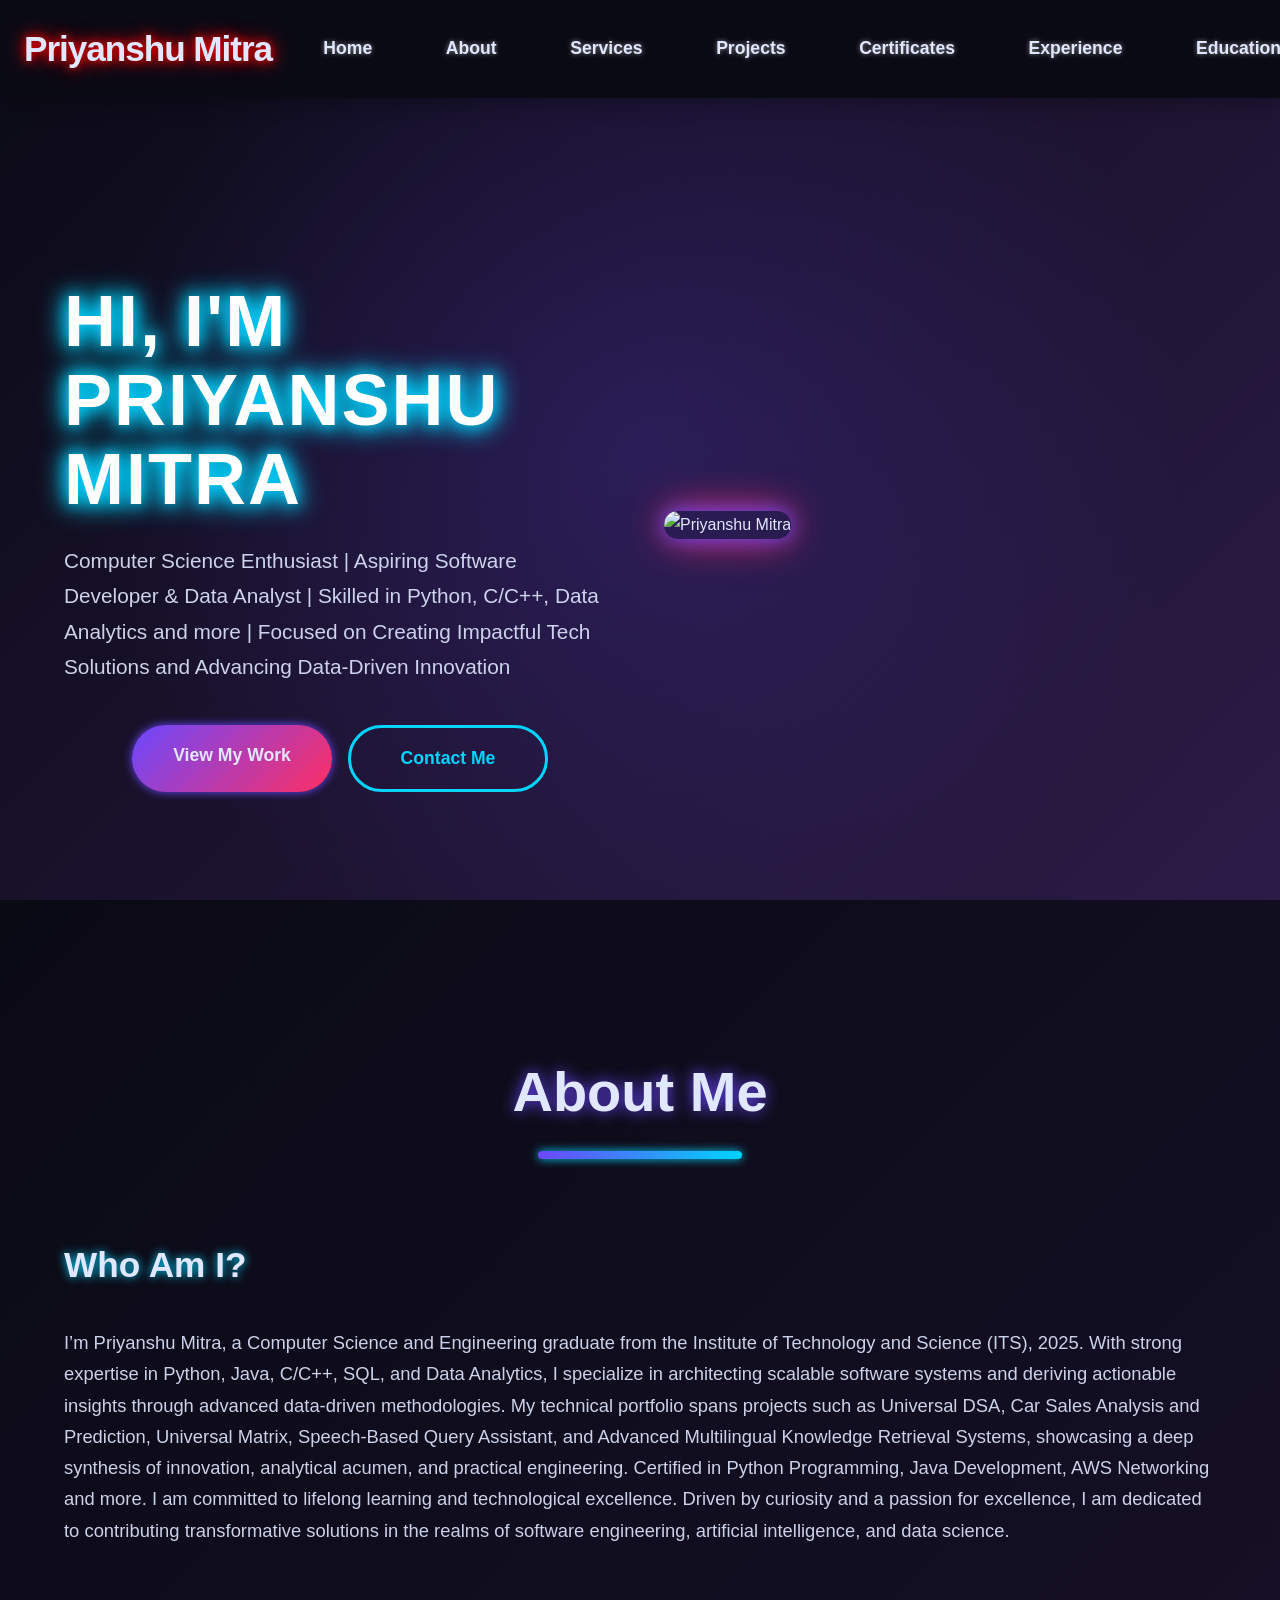
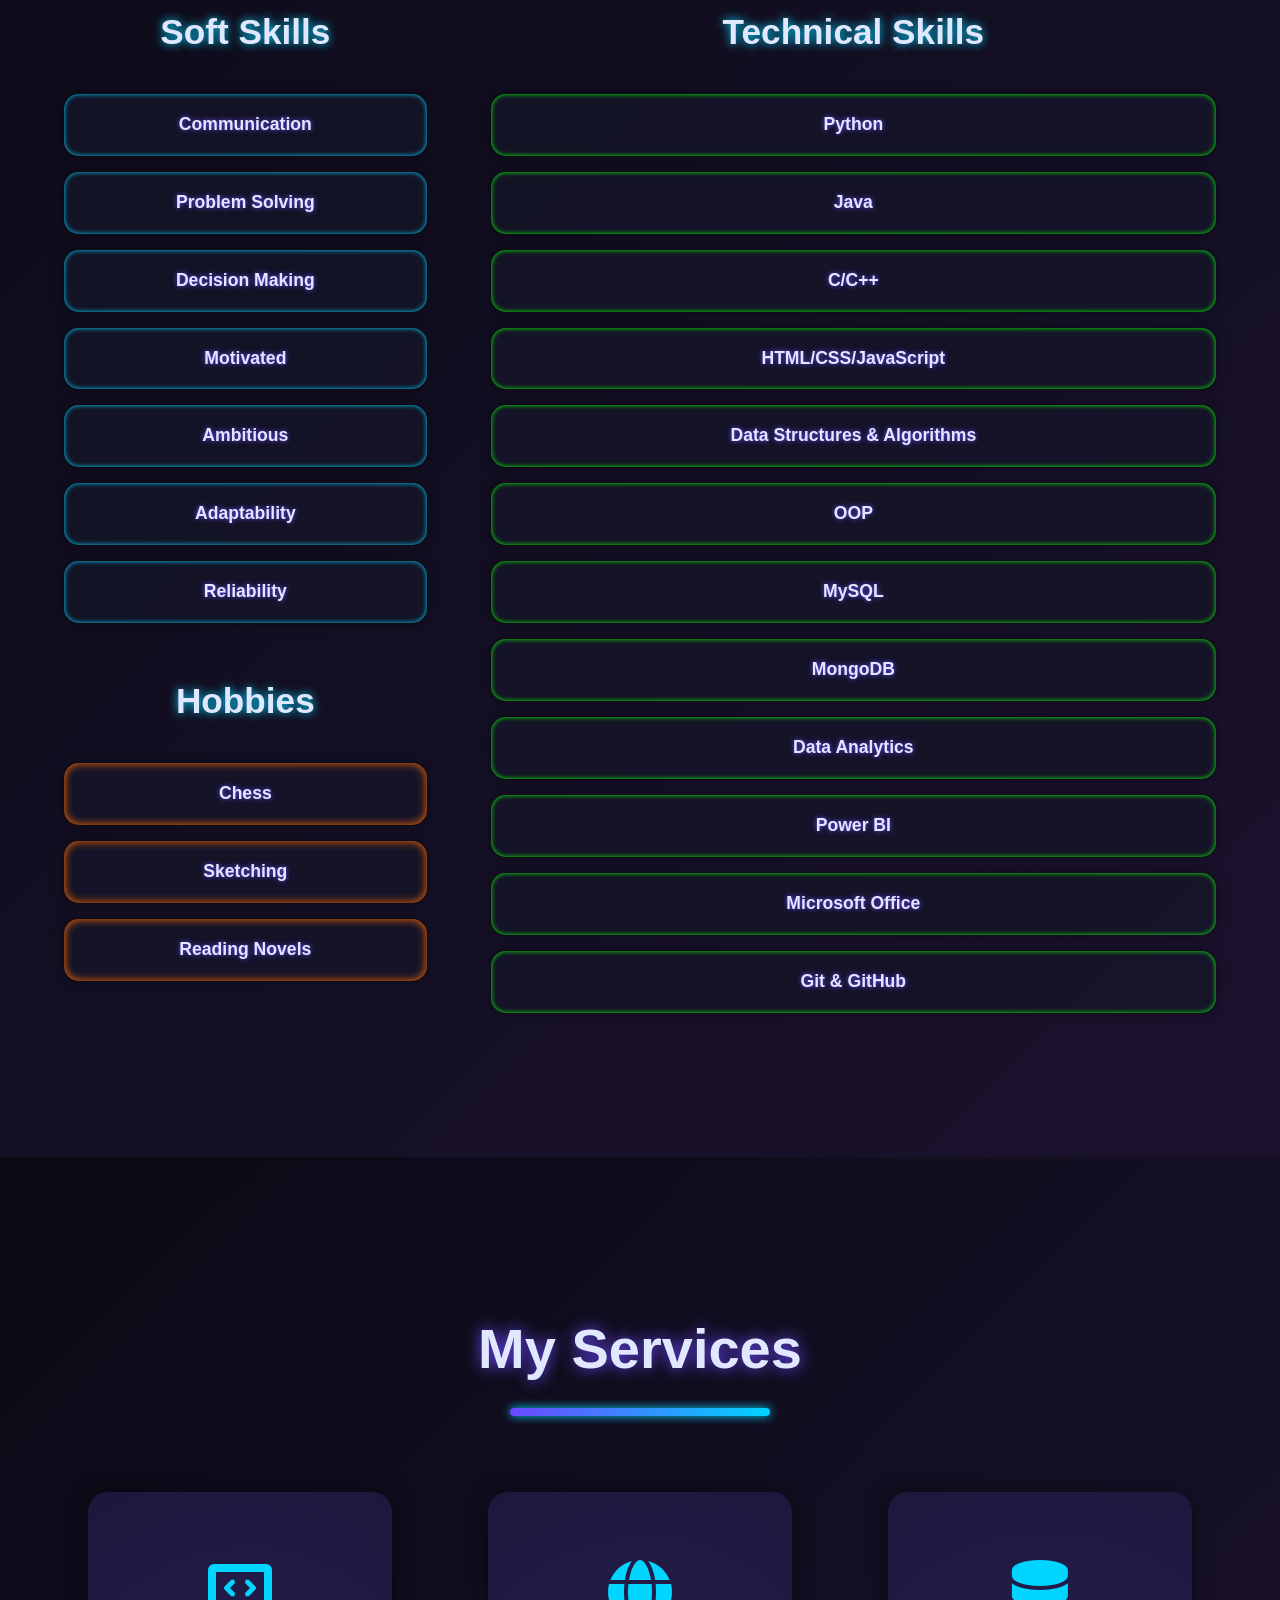
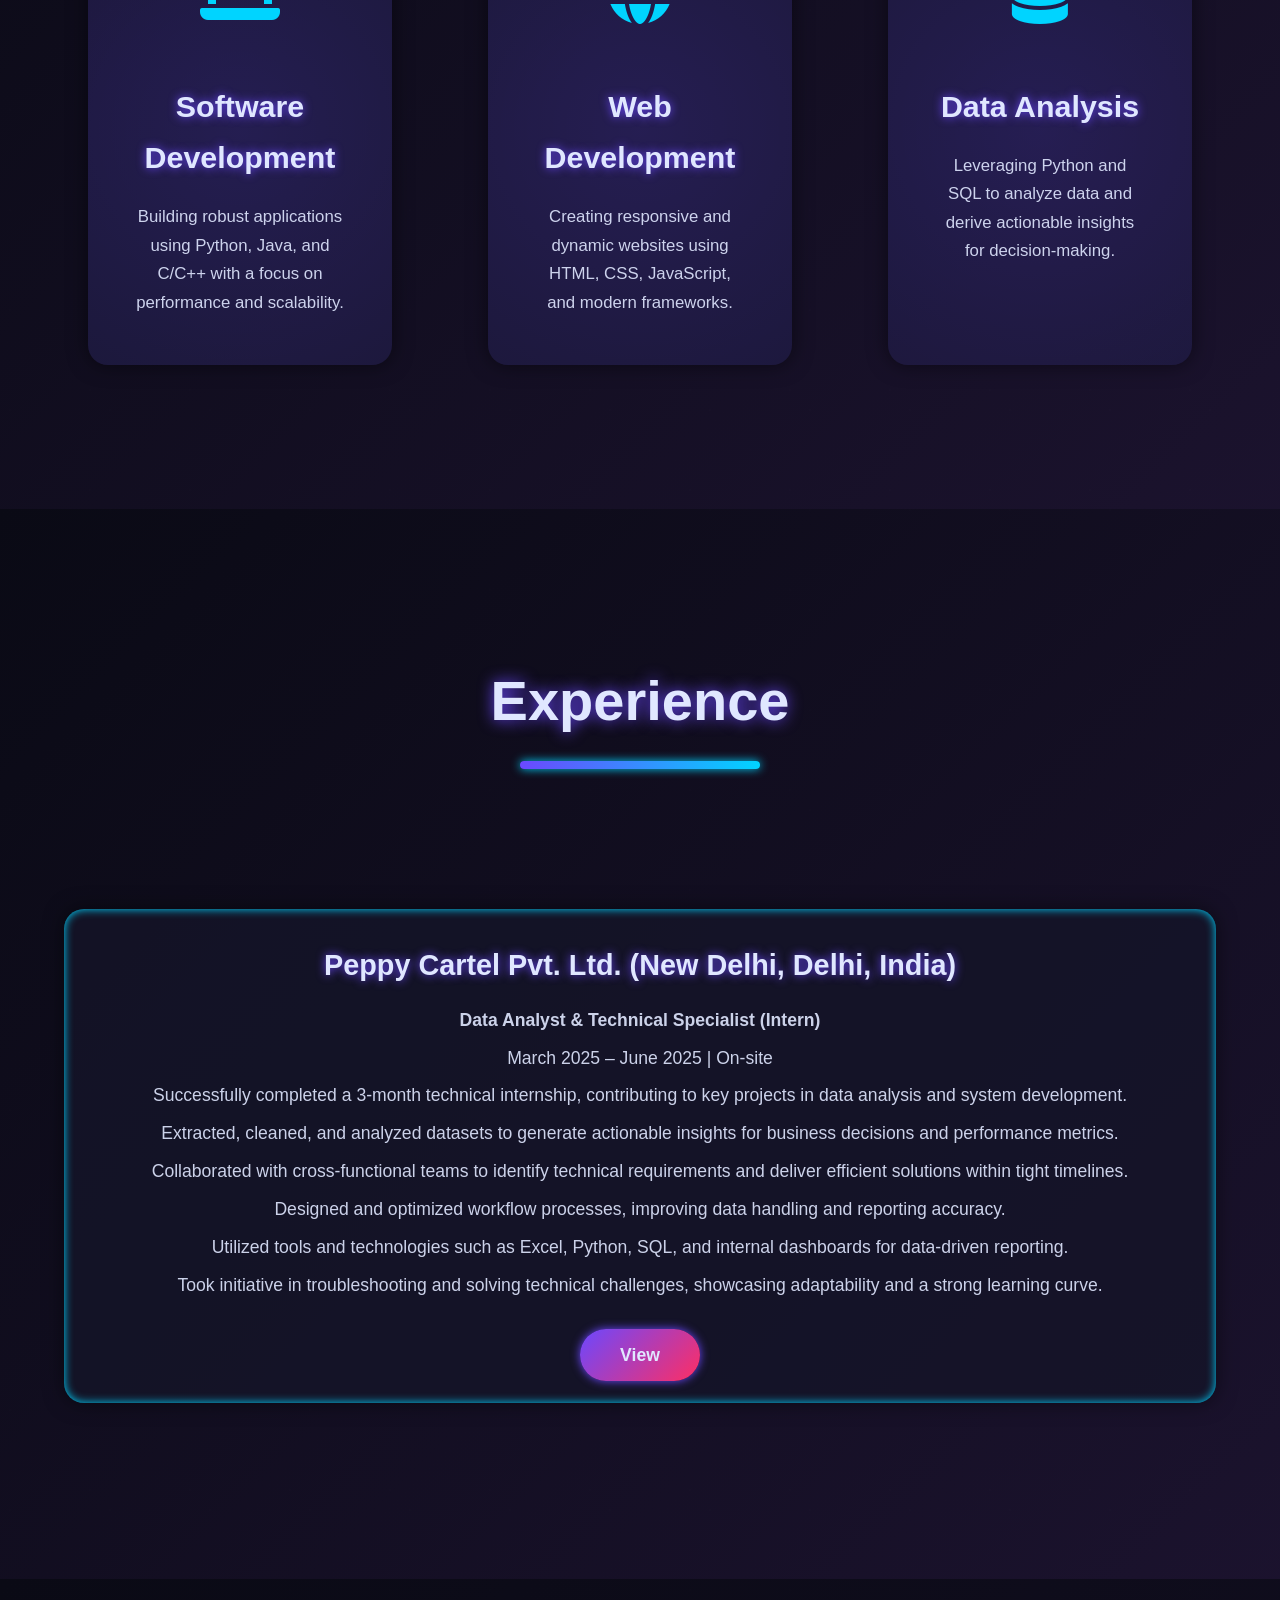
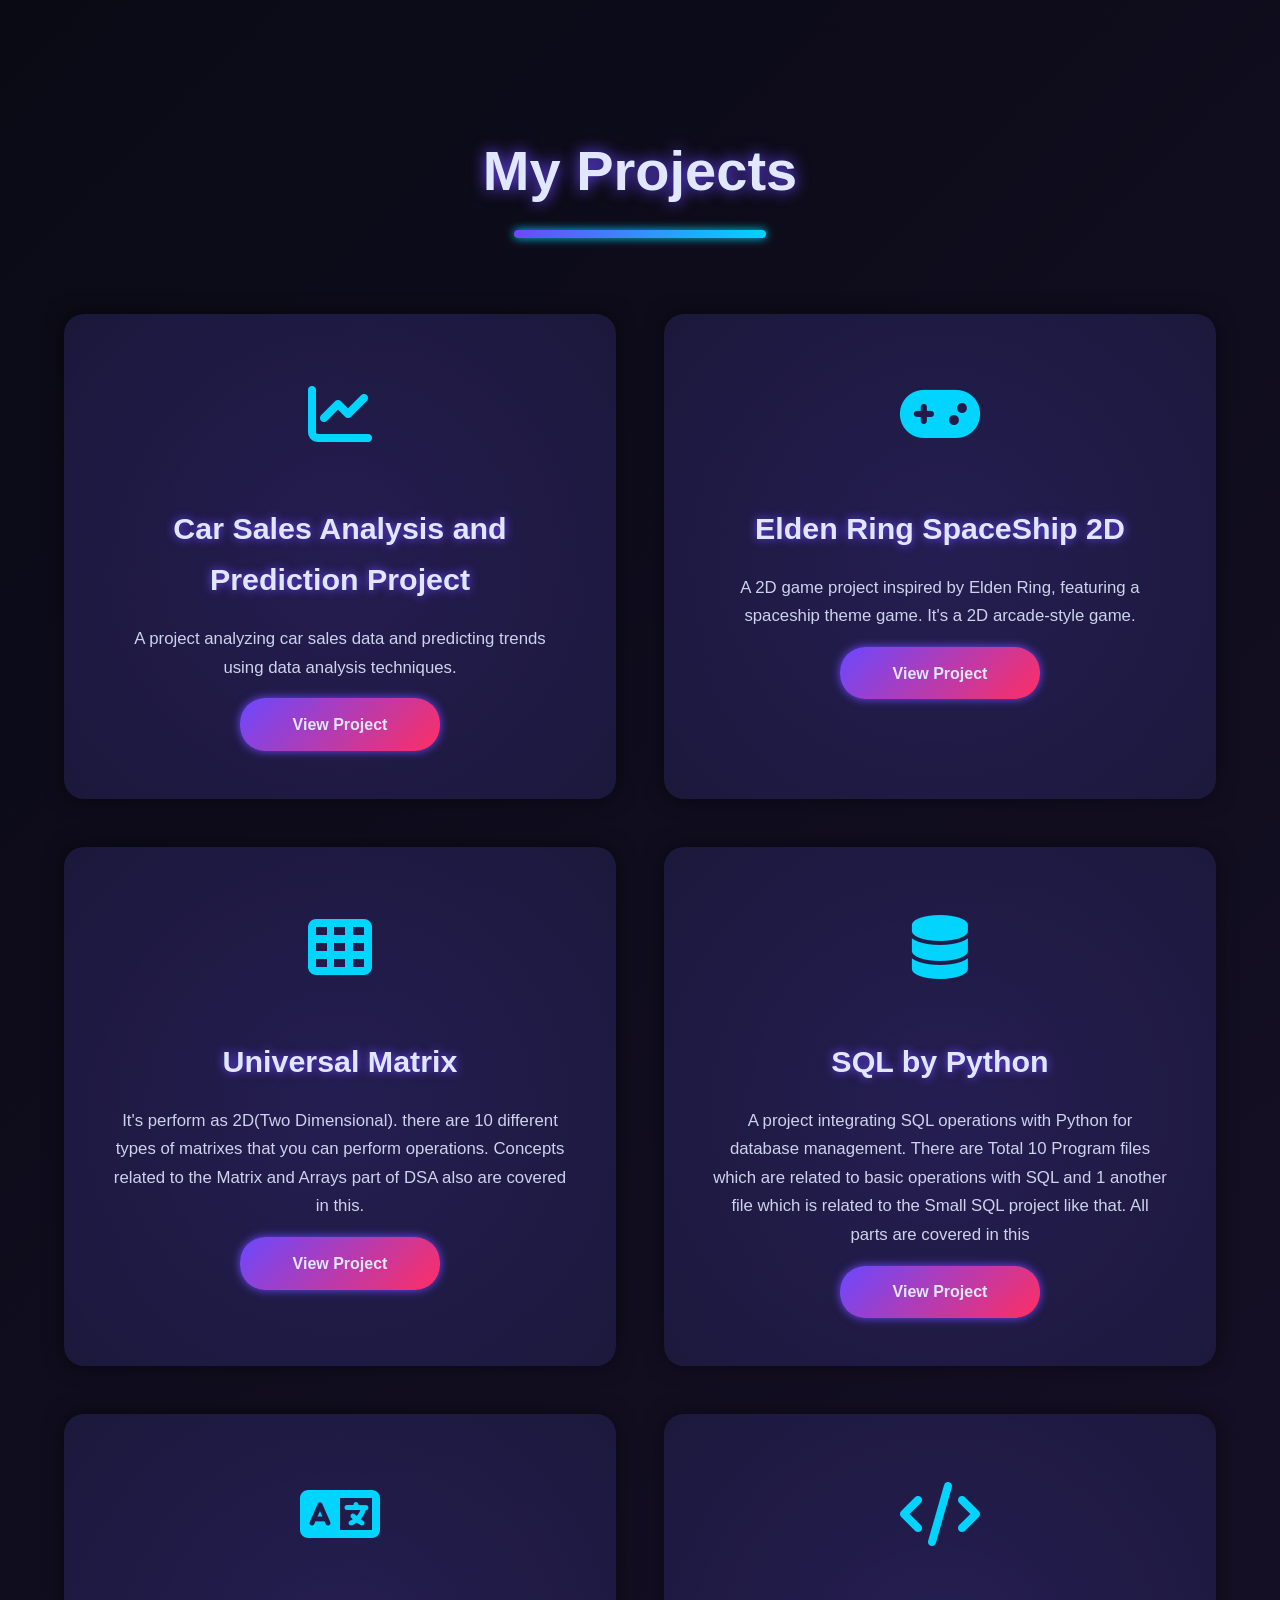
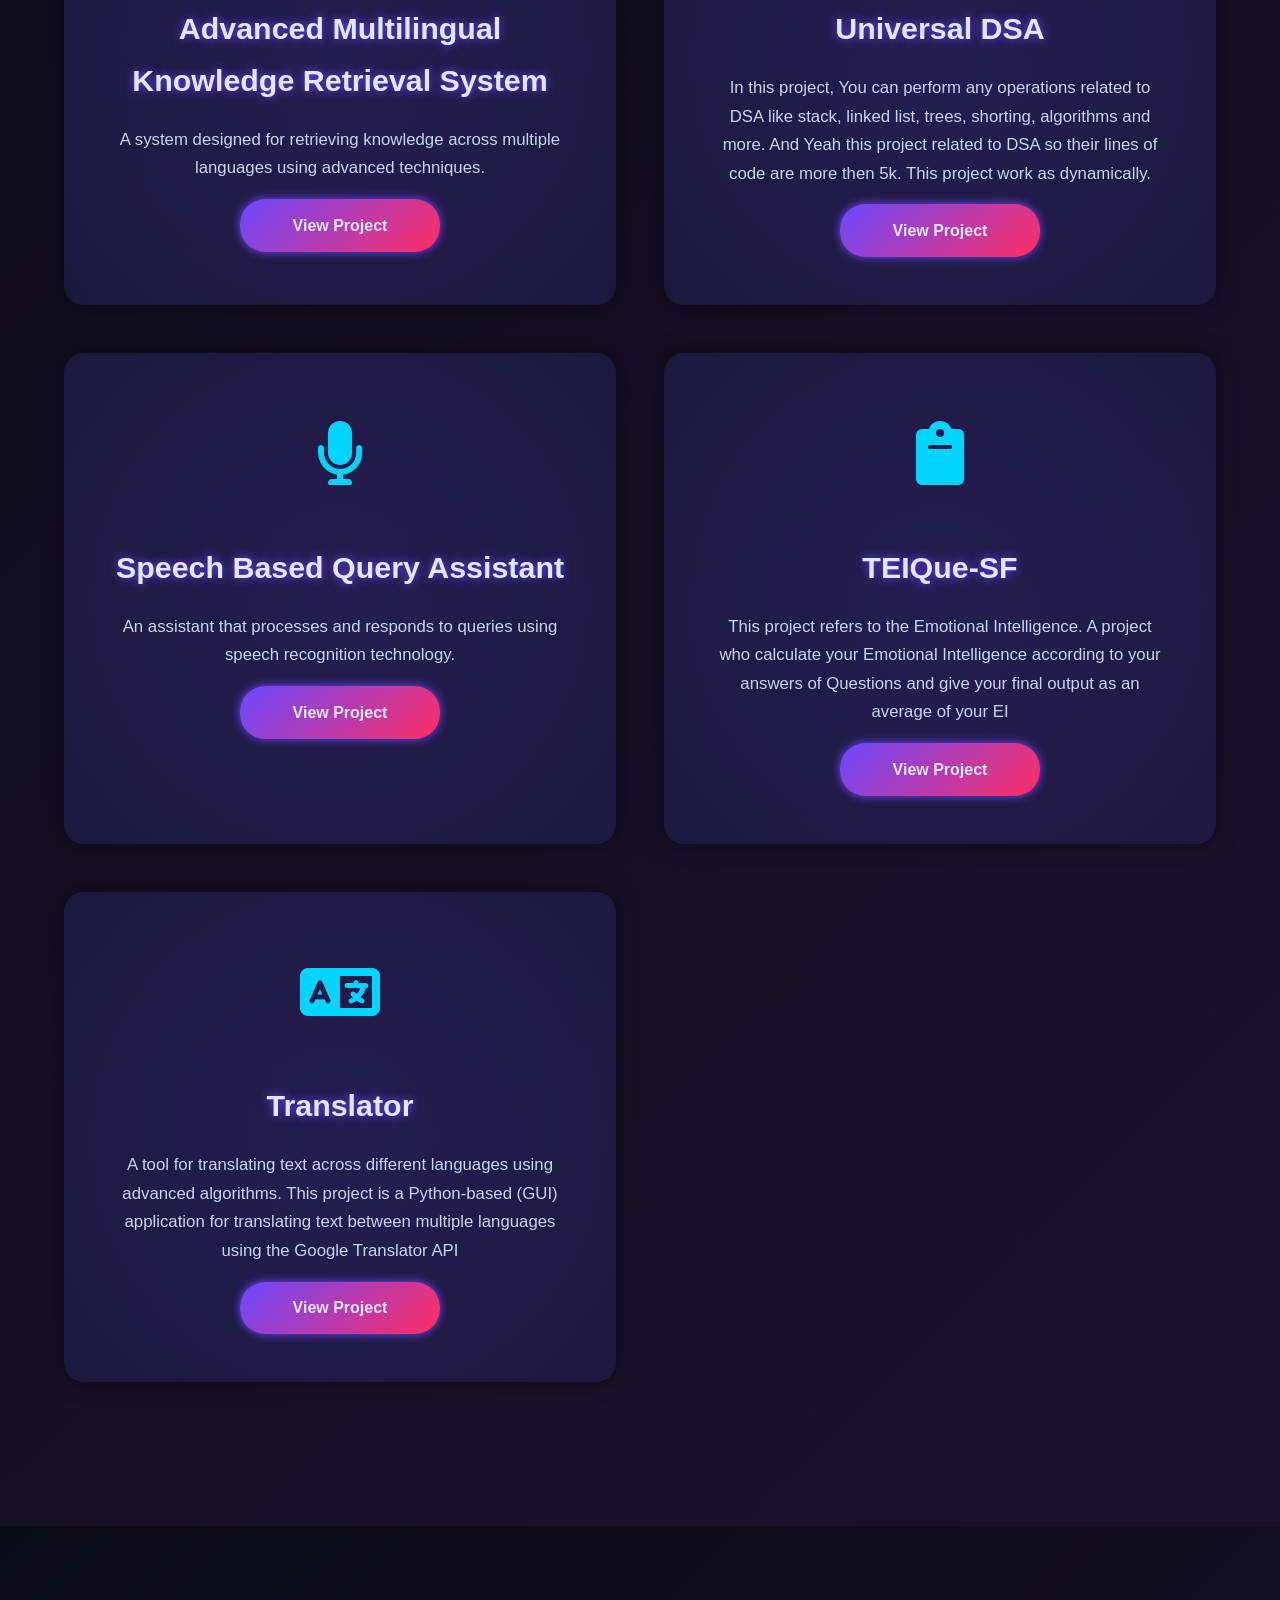
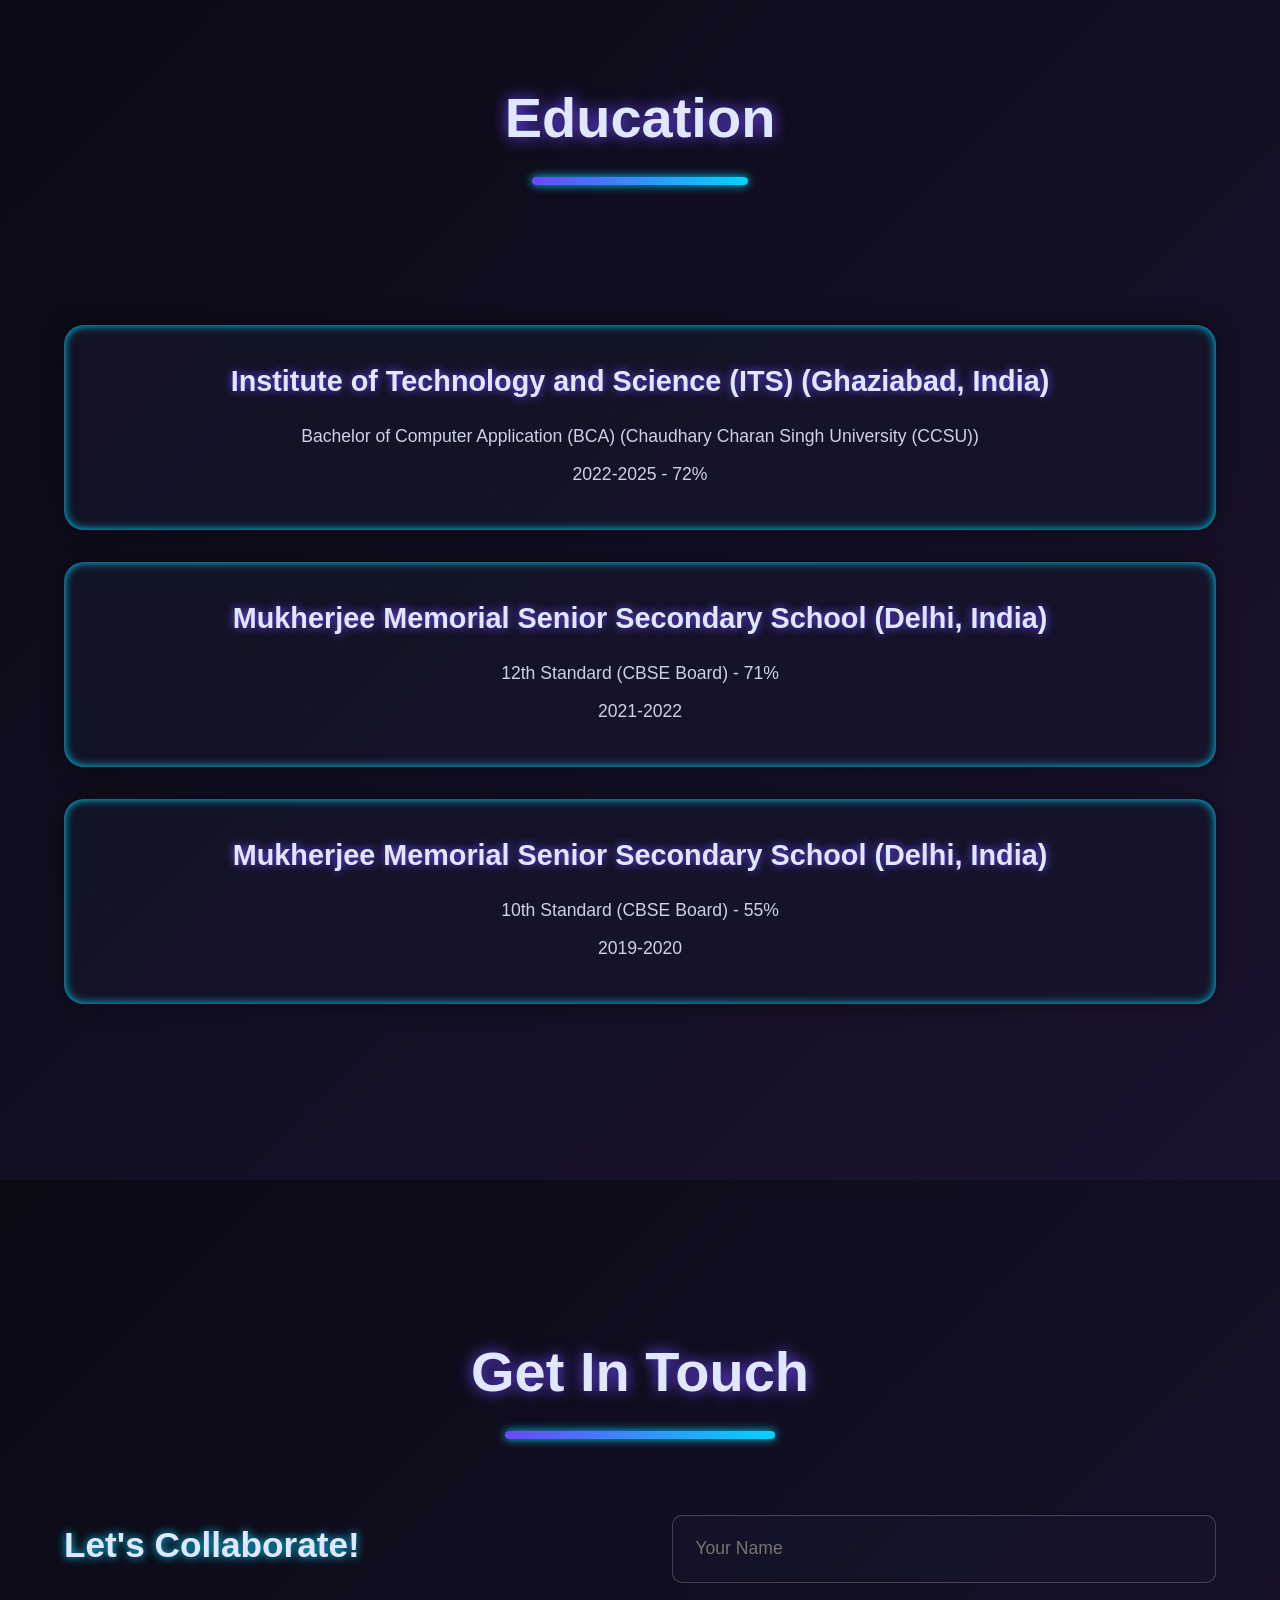
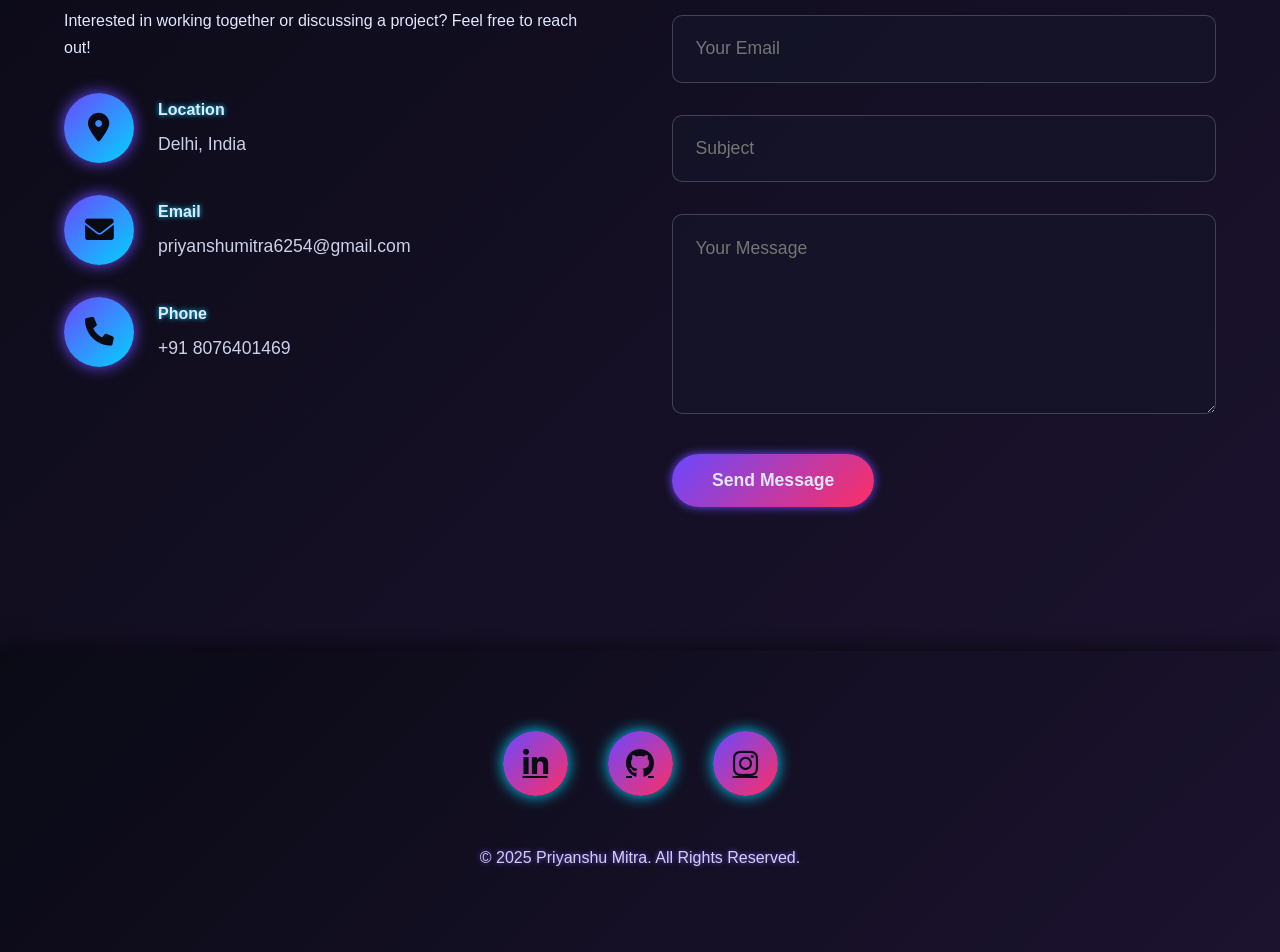
==== commit 628fae29: "Updated portfolio with latest changes" ====
--- a/index.html
+++ b/index.html
@@ -1,1337 +1,1329 @@
-<!DOCTYPE html>
-<html lang="en">
-<head>
-    <meta charset="UTF-8">
-    <meta name="viewport" content="width=device-width, initial-scale=1.0">
-    <title>Priyanshu Mitra - Portfolio | Computer Science Enthusiast</title>
-    <link rel="stylesheet" href="https://cdnjs.cloudflare.com/ajax/libs/font-awesome/6.0.0-beta3/css/all.min.css">
-    <style>
-        :root {
-            --primary: #6b48ff; /* Nebula purple */
-            --secondary: #ff2e63; /* Nebula pink */
-            --accent: #00d4ff; /* Nebula cyan */
-            --dark: #0a0a15; /* Deep space black */
-            --light: #e0e7ff; /* Starlight white */
-            --red-shadow: #ff0000; /* Red shadow for navigation bar */
-            --green-shadow: #00ff00; /* Green shadow for hobbies */
-        }
-
-        * {
-            margin: 0;
-            padding: 0;
-            box-sizing: border-box;
-            font-family: 'Inter', -apple-system, BlinkMacSystemFont, sans-serif;
-        }
-
-        body {
-            line-height: 1.7;
-            color: var(--light);
-            background: var(--dark) url('data:image/svg+xml,%3Csvg xmlns="http://www.w3.org/2000/svg" width="100" height="100" viewBox="0 0 100 100"%3E%3Cg fill="%23ffffff" fill-opacity="0.05"%3E%3Ccircle cx="10" cy="10" r="1"/%3E%3Ccircle cx="90" cy="90" r="1"/%3E%3Ccircle cx="50" cy="50" r="0.5"/%3E%3C/g%3E%3C/svg%3E') repeat;
-            scroll-behavior: smooth;
-            overflow-x: hidden;
-        }
-
-        /* Nebula Header (Navigation) */
-        nav {
-            background: var(--dark);
-            box-shadow: 0 4px 20px rgba(0,0,0,0.3);
-            position: fixed;
-            width: 100%;
-            z-index: 1000;
-            top: 0;
-        }
-
-        .nav-container {
-            display: flex;
-            justify-content: space-between;
-            align-items: center;
-            padding: 1.5rem 5%;
-            max-width: 1400px;
-            margin: 0 auto;
-            position: relative;
-        }
-
-        .logo {
-            font-size: 2.2rem;
-            font-weight: 900;
-            color: var(--light);
-            letter-spacing: -0.03em;
-            text-shadow: 0 0 10px var(--red-shadow), 0 0 20px var(--red-shadow);
-            z-index: 2;
-        }
-
-        .nav-links {
-            display: flex;
-            gap: 3rem;
-            z-index: 2;
-        }
-
-        .nav-links a {
-            text-decoration: none;
-            color: var(--light);
-            font-weight: 700;
-            font-size: 1.1rem;
-            padding: 0.6rem 1.2rem;
-            border-radius: 25px;
-            transition: all 0.3s ease;
-            text-shadow: 0 0 5px rgba(255,255,255,0.5);
-        }
-
-        .nav-links a:hover {
-            color: var(--accent);
-            transform: scale(1.1);
-            box-shadow: 0 0 15px var(--accent);
-        }
-
-        .hamburger {
-            display: none;
-            font-size: 2rem;
-            color: var(--light);
-            cursor: pointer;
-            z-index: 2;
-            text-shadow: 0 0 10px var(--red-shadow);
-        }
-
-        /* Hero Section */
-        .hero {
-            min-height: 100vh;
-            display: flex;
-            align-items: center;
-            padding: 0 5%;
-            background: linear-gradient(135deg, rgba(10,10,21,0.95), rgba(50,30,80,0.85));
-            position: relative;
-            overflow: hidden;
-            padding-top: 150px; /* Increased padding to create gap */
-        }
-
-        .hero::before {
-            content: '';
-            position: absolute;
-            top: 0;
-            left: 0;
-            width: 100%;
-            height: 100%;
-            background: radial-gradient(circle, rgba(107,72,255,0.2), transparent 70%);
-            z-index: 0;
-        }
-
-        .hero-content {
-            max-width: 1400px;
-            margin: 0 auto;
-            display: grid;
-            grid-template-columns: 1fr 1fr;
-            gap: 3rem;
-            align-items: center;
-            position: relative;
-            z-index: 1;
-            animation: fadeInUp 1s ease-out;
-            width: 100%; /* Ensure content doesn't overflow viewport */
-        }
-
-        @keyframes fadeInUp {
-            from { opacity: 0; transform: translateY(50px); }
-            to { opacity: 1; transform: translateY(0); }
-        }
-
-        .hero-text h1 {
-            font-size: 4.5rem;
-            font-weight: 900;
-            margin-bottom: 1.5rem;
-            color: white;
-            line-height: 1.1;
-            text-shadow: 0 0 15px var(--accent), 0 0 25px var(--accent), 0 0 30px var(--accent);
-            text-transform: uppercase;
-            letter-spacing: 2px;
-        }
-
-        .hero-text h1 span {
-            color: white;
-            text-shadow: 0 0 15px var(--accent), 0 0 25px var(--accent), 0 0 30px var(--accent);
-        }
-
-        .hero-text p {
-            font-size: 1.3rem;
-            margin-bottom: 2.5rem;
-            color: var(--light);
-            max-width: 650px;
-            opacity: 0.9;
-        }
-
-        .hero-buttons {
-            display: flex;
-            flex-wrap: wrap; /* Allow buttons to wrap on smaller screens */
-            gap: 1rem; /* Add spacing between buttons */
-            justify-content: center; /* Center buttons in mobile view */
-        }
-
-        .btn {
-            background: linear-gradient(135deg, var(--primary), var(--secondary));
-            color: var(--light);
-            padding: 1rem 2.5rem;
-            border-radius: 50px;
-            text-decoration: none;
-            font-weight: 700;
-            font-size: 1.1rem;
-            border: none;
-            cursor: pointer;
-            box-shadow: 0 0 10px var(--primary);
-            position: relative;
-            z-index: 10;
-            pointer-events: auto;
-            flex: 0 1 auto; /* Prevent buttons from stretching */
-            min-width: 200px; /* Ensure buttons don't shrink too much */
-            text-align: center; /* Center text inside buttons */
-        }
-
-        .btn-outline {
-            background: transparent;
-            border: 3px solid var(--accent);
-            color: var(--accent);
-            box-shadow: none;
-        }
-
-        .hero-image img {
-            max-width: 100%;
-            border-radius: 25px;
-            box-shadow: 0 0 20px var(--primary), 0 0 40px var(--secondary);
-            transition: transform 0.5s ease, filter 0.3s ease;
-        }
-
-        .hero-image img:hover {
-            transform: scale(1.06);
-            filter: brightness(1.2);
-        }
-
-        /* About Section */
-        .section {
-            padding: 9rem 5%;
-            position: relative;
-            background: linear-gradient(135deg, rgba(10,10,21,0.95), rgba(30,20,50,0.85));
-        }
-
-        .section-title {
-            text-align: center;
-            margin-bottom: 6rem;
-        }
-
-        .section-title h2 {
-            font-size: 3.5rem;
-            font-weight: 900;
-            color: var(--light);
-            position: relative;
-            display: inline-block;
-            text-shadow: 0 0 15px var(--primary);
-        }
-
-        .section-title h2::after {
-            content: '';
-            width: 80%;
-            height: 8px;
-            background: linear-gradient(90deg, var(--primary), var(--accent));
-            bottom: -20px;
-            left: 10%;
-            border-radius: 4px;
-            position: absolute;
-            box-shadow: 0 0 10px var(--accent);
-        }
-
-        .about-container {
-            max-width: 1400px;
-            margin: 0 auto;
-            animation: fadeIn 1.5s ease-out;
-        }
-
-        @keyframes fadeIn {
-            from { opacity: 0; }
-            to { opacity: 1; }
-        }
-
-        .about-text h3 {
-            font-size: 2.2rem;
-            font-weight: 800;
-            margin-bottom: 2rem;
-            color: var(--light);
-            text-shadow: 0 0 10px var(--accent);
-        }
-
-        .about-text p {
-            margin-bottom: 1.8rem;
-            color: var(--light);
-            font-size: 1.15rem;
-            opacity: 0.9;
-        }
-
-        /* Skills Section Layout */
-        .skills-section {
-            display: grid;
-            grid-template-columns: 1fr 2fr;
-            gap: 4rem;
-            margin-top: 3.5rem;
-        }
-
-        .soft-skills h3, .skills h3, .hobbies h3 {
-            font-size: 2.2rem;
-            font-weight: 800;
-            margin-bottom: 2rem;
-            color: var(--light);
-            text-shadow: 0 0 10px var(--accent);
-            text-align: center;
-        }
-
-        .skill-buttons {
-            display: flex;
-            flex-direction: column;
-            gap: 1rem;
-        }
-
-        .soft-skills .skill-button {
-            display: block;
-            padding: 1rem;
-            font-weight: 700;
-            font-size: 1.1rem;
-            color: var(--light);
-            background: rgba(20,20,40,0.8);
-            border-radius: 15px;
-            text-align: center;
-            text-shadow: 0 0 5px var(--primary);
-            box-shadow: 0 0 10px rgba(0,0,0,0.5), 0 0 5px var(--accent) inset;
-            transition: transform 0.3s ease, box-shadow 0.3s ease;
-        }
-
-        .soft-skills .skill-button:hover {
-            transform: translateY(-5px);
-            box-shadow: 0 0 15px var(--accent), 0 0 10px var(--accent) inset;
-        }
-
-        .hobbies {
-            margin-top: 3rem;
-        }
-
-        .hobbies .hobby-item {
-            display: block;
-            padding: 1rem;
-            font-weight: 700;
-            font-size: 1.1rem;
-            color: var(--light);
-            background: rgba(20,20,40,0.8);
-            border-radius: 15px;
-            text-align: center;
-            text-shadow: 0 0 5px var(--primary);
-            box-shadow: 0 0 10px rgba(0,0,0,0.5), 0 0 5px var(--green-shadow) inset;
-            transition: transform 0.3s ease, box-shadow 0.3s ease;
-        }
-
-        .hobbies .hobby-item:hover {
-            transform: translateY(-5px);
-            box-shadow: 0 0 15px var(--green-shadow), 0 0 10px var(--green-shadow) inset;
-        }
-
-        .skill-item {
-            margin-bottom: 2rem;
-        }
-
-        .skill-name {
-            display: flex;
-            justify-content: space-between;
-            margin-bottom: 0.7rem;
-            font-weight: 700;
-            font-size: 1.1rem;
-            color: var(--light);
-            text-shadow: 0 0 5px var(--primary);
-        }
-
-        .skill-bar {
-            height: 14px;
-            background-color: rgba(255,255,255,0.1);
-            border-radius: 7px;
-            overflow: hidden;
-            box-shadow: inset 0 0 5px rgba(0,0,0,0.5);
-        }
-
-        .skill-progress {
-            height: 100%;
-            background: linear-gradient(90deg, var(--primary), var(--accent));
-            border-radius: 7px;
-            transition: width 1.5s ease-in-out;
-            box-shadow: 0 0 10px var(--accent);
-        }
-
-        /* Services Section */
-        .services {
-            background: linear-gradient(135deg, rgba(10,10,21,0.95), rgba(30,20,50,0.85));
-            padding: 9rem 5%;
-        }
-
-        .services-container {
-            display: grid;
-            grid-template-columns: repeat(auto-fit, minmax(340px, 1fr));
-            gap: 3rem;
-            max-width: 1400px;
-            margin: 0 auto;
-        }
-
-        .service-card {
-            background: rgba(20,20,40,0.8);
-            padding: 3rem;
-            border-radius: 20px;
-            box-shadow: 0 0 20px rgba(0,0,0,0.5);
-            transition: transform 0.5s ease, box-shadow 0.5s ease;
-            text-align: center;
-            position: relative;
-            overflow: hidden;
-        }
-
-        .service-card::before {
-            content: '';
-            position: absolute;
-            top: -50%;
-            left: -50%;
-            width: 200%;
-            height: 200%;
-            background: radial-gradient(circle, rgba(107,72,255,0.2), transparent);
-            transition: all 0.5s ease;
-            pointer-events: none;
-            z-index: 0;
-        }
-
-        .service-card:hover::before {
-            transform: scale(1.2);
-        }
-
-        .service-card:hover {
-            transform: translateY(-15px) scale(1.02);
-            box-shadow: 0 0 30px var(--primary), 0 0 50px var(--secondary);
-        }
-
-        .service-icon {
-            font-size: 4rem;
-            color: var(--accent);
-            margin-bottom: 2rem;
-            transition: transform 0.4s ease, color 0.4s ease;
-            position: relative;
-            z-index: 1;
-        }
-
-        .service-card:hover .service-icon {
-            transform: rotate(10deg) scale(1.1);
-            color: var(--secondary);
-        }
-
-        .service-card h3 {
-            font-size: 1.9rem;
-            font-weight: 700;
-            margin-bottom: 1.2rem;
-            color: var(--light);
-            text-shadow: 0 0 10px var(--primary);
-            position: relative;
-            z-index: 1;
-        }
-
-        .service-card p {
-            color: var(--light);
-            font-size: 1.05rem;
-            opacity: 0.9;
-            position: relative;
-            z-index: 1;
-        }
-
-        /* Portfolio Section */
-        .portfolio-container {
-            display: grid;
-            grid-template-columns: repeat(auto-fit, minmax(360px, 1fr));
-            gap: 3rem;
-            max-width: 1400px;
-            margin: 0 auto;
-        }
-
-        .portfolio-item {
-            background: rgba(20,20,40,0.8);
-            padding: 3rem;
-            border-radius: 20px;
-            box-shadow: 0 0 20px rgba(0,0,0,0.5);
-            transition: transform 0.5s ease, box-shadow 0.5s ease;
-            text-align: center;
-            position: relative;
-            overflow: hidden;
-        }
-
-        .portfolio-item::before {
-            content: '';
-            position: absolute;
-            top: -50%;
-            left: -50%;
-            width: 200%;
-            height: 200%;
-            background: radial-gradient(circle, rgba(107,72,255,0.2), transparent);
-            transition: all 0.5s ease;
-            pointer-events: none;
-            z-index: 0;
-        }
-
-        .portfolio-item:hover::before {
-            transform: scale(1.2);
-        }
-
-        .portfolio-item:hover {
-            transform: translateY(-15px) scale(1.02);
-            box-shadow: 0 0 30px var(--primary), 0 0 50px var(--secondary);
-        }
-
-        .portfolio-icon {
-            font-size: 4rem;
-            color: var(--accent);
-            margin-bottom: 2rem;
-            transition: transform 0.4s ease, color 0.4s ease;
-            position: relative;
-            z-index: 1;
-        }
-
-        .portfolio-item:hover .portfolio-icon {
-            transform: rotate(10deg) scale(1.1);
-            color: var(--secondary);
-        }
-
-        .portfolio-item h3 {
-            font-size: 1.9rem;
-            font-weight: 700;
-            margin-bottom: 1.2rem;
-            color: var(--light);
-            text-shadow: 0 0 10px var(--primary);
-            position: relative;
-            z-index: 1;
-        }
-
-        .portfolio-item p {
-            color: var(--light);
-            font-size: 1.05rem;
-            opacity: 0.9;
-            position: relative;
-            z-index: 1;
-        }
-
-        .portfolio-item a.btn {
-            background: linear-gradient(135deg, var(--primary), var(--secondary));
-            color: var(--light);
-            padding: 0.8rem 1.5rem;
-            border-radius: 25px;
-            text-decoration: none;
-            font-weight: 700;
-            font-size: 1rem;
-            display: inline-block;
-            margin-top: 1rem;
-            transition: all 0.3s ease;
-            position: relative;
-            z-index: 10;
-            pointer-events: auto;
-        }
-
-        .portfolio-item a.btn:hover {
-            transform: scale(1.05);
-            box-shadow: 0 0 15px var(--accent);
-        }
-
-        /* Education Section */
-        .education {
-            background: linear-gradient(135deg, rgba(10,10,21,0.95), rgba(30,20,50,0.85));
-            padding: 9rem 5%;
-        }
-
-        .education-container {
-            max-width: 1400px;
-            margin: 0 auto;
-            text-align: center;
-        }
-
-        .education-title h2 {
-            font-size: 3.5rem;
-            font-weight: 900;
-            color: var(--light);
-            margin-bottom: 4rem;
-            text-shadow: 0 0 15px var(--primary);
-        }
-
-        .education-item {
-            background: rgba(20,20,40,0.8);
-            padding: 2rem;
-            margin-bottom: 2rem;
-            border-radius: 20px;
-            box-shadow: 0 0 20px rgba(0,0,0,0.5), 0 0 10px var(--accent) inset;
-            transition: transform 0.5s ease;
-        }
-
-        .education-item:hover {
-            transform: translateY(-10px);
-            box-shadow: 0 0 30px var(--accent), 0 0 15px var(--accent) inset;
-        }
-
-        .education-item h3 {
-            font-size: 1.8rem;
-            font-weight: 700;
-            color: var(--light);
-            margin-bottom: 1rem;
-            text-shadow: 0 0 10px var(--primary);
-        }
-
-        .education-item p {
-            color: var(--light);
-            font-size: 1.1rem;
-            opacity: 0.9;
-            margin-bottom: 0.5rem;
-        }
-
-        /* Contact Section */
-        .contact-container {
-            display: grid;
-            grid-template-columns: 1fr 1fr;
-            gap: 4rem;
-            max-width: 1400px;
-            margin: 0 auto;
-        }
-
-        .contact-info h3 {
-            font-size: 2.2rem;
-            font-weight: 800;
-            margin-bottom: 2rem;
-            color: var(--light);
-            text-shadow: 0 0 10px var(--accent);
-        }
-
-        .contact-info p {
-            margin-bottom: 2rem;
-        }
-
-        .contact-details {
-            margin-bottom: 3rem;
-        }
-
-        .contact-item {
-            display: flex;
-            align-items: center;
-            margin-bottom: 2rem;
-            transition: transform 0.3s ease;
-        }
-
-        .contact-item:hover {
-            transform: translateX(10px);
-        }
-
-        .contact-icon {
-            width: 70px;
-            height: 70px;
-            background: linear-gradient(135deg, var(--primary), var(--accent));
-            color: var(--dark);
-            border-radius: 50%;
-            display: flex;
-            justify-content: center;
-            align-items: center;
-            font-size: 1.8rem;
-            margin-right: 1.8rem;
-            transition: transform 0.5s ease;
-            box-shadow: 0 0 15px var(--primary);
-            flex-shrink: 0; /* Prevent icon from shrinking */
-        }
-
-        .contact-item:hover .contact-icon {
-            transform: rotate(360deg);
-        }
-
-        .contact-text {
-            flex: 1; /* Allow text to take remaining space */
-        }
-
-        .contact-text h4 {
-            color: var(--light);
-            font-weight: 700;
-            margin-bottom: 0.4rem;
-            text-shadow: 0 0 5px var(--accent);
-        }
-
-        .contact-text p, .contact-text a {
-            color: var(--light);
-            text-decoration: none;
-            font-size: 1.1rem;
-            opacity: 0.9;
-            word-break: break-all; /* Prevent email overflow by breaking long words */
-        }
-
-        .contact-text a:hover {
-            color: var(--accent);
-            text-shadow: 0 0 10px var(--accent);
-        }
-
-        .contact-form .form-group {
-            margin-bottom: 2rem;
-        }
-
-        .contact-form input,
-        .contact-form textarea {
-            width: 100%;
-            padding: 1.4rem;
-            border: 1px solid rgba(255,255,255,0.2);
-            border-radius: 10px;
-            font-size: 1.1rem;
-            background: rgba(20,20,40,0.8);
-            color: var(--light);
-            transition: all 0.3s ease;
-        }
-
-        .contact-form input:focus,
-        .contact-form textarea:focus {
-            border-color: var(--accent);
-            box-shadow: 0 0 10px var(--accent);
-            outline: none;
-        }
-
-        .contact-form textarea {
-            height: 200px;
-            resize: vertical;
-        }
-
-        /* Footer */
-        footer {
-            background: linear-gradient(135deg, var(--dark), rgba(30,20,50,0.9));
-            color: var(--light);
-            padding: 5rem 5%;
-            text-align: center;
-            position: relative;
-            box-shadow: 0 -5px 20px rgba(0,0,0,0.5);
-        }
-
-        .footer-content {
-            max-width: 1400px;
-            margin: 0 auto;
-        }
-
-        .social-links {
-            display: flex;
-            justify-content: center;
-            gap: 2.5rem;
-            margin-bottom: 3rem;
-        }
-
-        .social-link {
-            width: 65px;
-            height: 65px;
-            background: linear-gradient(135deg, var(--primary), var(--secondary));
-            border-radius: 50%;
-            display: flex;
-            justify-content: center;
-            align-items: center;
-            font-size: 1.8rem;
-            color: var(--dark);
-            transition: all 0.5s ease;
-            box-shadow: 0 0 15px var(--accent);
-        }
-
-        .social-link:hover {
-            transform: translateY(-10px) rotate(15deg);
-            box-shadow: 0 0 25px var(--secondary), 0 0 35px var(--primary);
-            color: var(--light);
-        }
-
-        .copyright {
-            color: rgba(255,255,255,0.8);
-            font-size: 1rem;
-            text-shadow: 0 0 5px var(--primary);
-        }
-
-        /* Responsive Design */
-        @media (max-width: 1200px) {
-            .hero-text h1 { font-size: 3.8rem; }
-            .hero-content, .contact-container, .education-container { grid-template-columns: 1fr; }
-            .skills-section { grid-template-columns: 1fr; }
-            .hero-text { order: 1; text-align: center; }
-            .hero-image { order: 2; }
-            .about-text { text-align: center; }
-            .education-container { padding: 0 5%; }
-        }
-
-        @media (max-width: 768px) {
-            .nav-container {
-                justify-content: space-between; /* Keep logo and hamburger balanced */
-                align-items: center;
-            }
-
-            .logo {
-                font-size: 1.8rem; /* Slightly smaller logo for mobile */
-            }
-
-            .nav-links {
-                display: none;
-                flex-direction: column;
-                position: absolute;
-                top: 100%;
-                left: 0;
-                width: 100%;
-                background: var(--dark);
-                padding: 2rem;
-                transform: translateY(-100%);
-                transition: transform 0.4s ease;
-                box-shadow: 0 5px 20px rgba(0,0,0,0.5);
-                max-height: calc(100vh - 80px); /* Fallback */
-                overflow-y: auto; /* Enable scrolling */
-                -webkit-overflow-scrolling: touch; /* Smooth scrolling on iOS */
-            }
-
-            .nav-links.active {
-                display: flex;
-                transform: translateY(0);
-            }
-
-            .nav-links a {
-                width: 100%;
-                padding: 0.8rem 1.5rem;
-                text-align: center;
-                white-space: nowrap; /* Prevent text wrapping */
-            }
-
-            .hamburger {
-                display: block;
-                position: relative;
-                right: 0; /* Ensure it's not shifted too far left */
-            }
-
-            .hero-text h1 { font-size: 2.8rem; }
-            .section-title h2 { font-size: 2.5rem; }
-            .portfolio-container { grid-template-columns: 1fr; }
-            .education-item { padding: 1.5rem; }
-            .hero { padding-top: 130px; } /* Adjusted padding for mobile view */
-            .hero-content {
-                padding: 0; /* Remove extra padding causing gaps */
-            }
-        }
-
-        @media (max-width: 576px) {
-            .hero-text p { font-size: 1.15rem; }
-            .btn {
-                padding: 0.9rem 2rem;
-                font-size: 1rem;
-                min-width: 150px; /* Adjust button width for smaller screens */
-            }
-            .service-card { padding: 2rem; }
-            .portfolio-item { padding: 2rem; }
-            .education-item h3 { font-size: 1.5rem; }
-            .contact-item {
-                align-items: flex-start; /* Align items to top to prevent overlap */
-            }
-            .contact-icon {
-                width: 50px; /* Reduce icon size for smaller screens */
-                height: 50px;
-                font-size: 1.4rem;
-                margin-right: 1rem; /* Reduce margin to prevent overflow */
-            }
-            .contact-text p, .contact-text a {
-                font-size: 0.95rem; /* Slightly smaller font for better fit */
-            }
-        }
-    </style>
-</head>
-<body>
-    <!-- Nebula Navigation -->
-    <nav id="main-nav">
-        <div class="nav-container">
-            <div class="logo">Priyanshu Mitra</div>
-            <div class="hamburger"><i class="fas fa-bars"></i></div>
-            <div class="nav-links" id="nav-links">
-                <a href="#home">Home</a>
-                <a href="#about">About</a>
-                <a href="#services">Services</a>
-                <a href="#portfolio">Projects</a>
-                <a href="certificates.html" target="_blank" rel="noopener noreferrer">Certificates</a>
-                <a href="#education">Education</a>
-                <a href="#contact">Contact</a>
-            </div>
-        </div>
-    </nav>
-
-    <!-- Hero Section -->
-    <section class="hero" id="home">
-        <div class="hero-content">
-            <div class="hero-text">
-                <h1></h1>
-                <h1></h1>
-                <h1>Hi, I'm <span>Priyanshu Mitra</span></h1>
-                <p>Computer Science Enthusiast | Aspiring Software Developer & Data Analyst | Skilled in Python, C/C++, Data Analytics and more | Focused on Creating Impactful Tech Solutions and Advancing Data-Driven Innovation</p>
-                <div class="hero-buttons">
-                    <a href="#portfolio" class="btn">View My Work</a>
-                    <a href="#contact" class="btn btn-outline">Contact Me</a>
-                </div>
-            </div>
-            <div class="hero-image">
-                <img src="https://raw.githubusercontent.com/priyanshumitra/My-Pic/main/IMG-20250221-WA0002.jpg" alt="Priyanshu Mitra">
-            </div>
-        </div>
-    </section>
-
-    <!-- About Section with Skills -->
-    <section class="section" id="about">
-        <div class="section-title">
-            <h2>About Me</h2>
-        </div>
-        <div class="about-container">
-            <div class="about-text">
-                <h3>Who Am I?</h3>
-                <p>I’m Priyanshu Mitra, a Computer Science and Engineering graduate from the Institute of Technology and Science (ITS), 2025. With strong expertise in Python, Java, C/C++, SQL, and Data Analytics, I specialize in architecting scalable software systems and deriving actionable insights through advanced data-driven methodologies.
-                   My technical portfolio spans projects such as Universal DSA, Car Sales Analysis and Prediction, Universal Matrix, Speech-Based Query Assistant, and Advanced Multilingual Knowledge Retrieval Systems, showcasing a deep synthesis of innovation, analytical acumen, and practical engineering.
-                   Certified in Python Programming, Java Development, AWS Networking and more. I am committed to lifelong learning and technological excellence.
-                   Driven by curiosity and a passion for excellence, I am dedicated to contributing transformative solutions in the realms of software engineering, artificial intelligence, and data science.</p>
-                <div class="skills-section">
-                    <div class="soft-skills">
-                        <h3>Soft Skills</h3>
-                        <div class="skill-buttons">
-                            <span class="skill-button">Communication</span>
-                            <span class="skill-button">Problem Solving</span>
-                            <span class="skill-button">Decision Making</span>
-                            <span class="skill-button">Motivated</span>
-                            <span class="skill-button">Ambitious</span>
-                            <span class="skill-button">Adaptability</span>
-                            <span class="skill-button">Reliability</span>
-                        </div>
-                        <div class="hobbies">
-                            <h3>Hobbies</h3>
-                            <div class="skill-buttons">
-                                <span class="hobby-item">Chess</span>
-                                <span class="hobby-item">Sketching</span>
-                                <span class="hobby-item">Reading Novels</span>
-                            </div>
-                        </div>
-                    </div>
-                    <div class="skills">
-                        <h3>Technical Skills</h3>
-                        <div class="skill-item">
-                            <div class="skill-name">
-                                <span>Python</span>
-                                <span>95%</span>
-                            </div>
-                            <div class="skill-bar">
-                                <div class="skill-progress" style="width: 0;"></div>
-                            </div>
-                        </div>
-                        <div class="skill-item">
-                            <div class="skill-name">
-                                <span>Java</span>
-                                <span>70%</span>
-                            </div>
-                            <div class="skill-bar">
-                                <div class="skill-progress" style="width: 0;"></div>
-                            </div>
-                        </div>
-                        <div class="skill-item">
-                            <div class="skill-name">
-                                <span>C/C++</span>
-                                <span>95%</span>
-                            </div>
-                            <div class="skill-bar">
-                                <div class="skill-progress" style="width: 0;"></div>
-                            </div>
-                        </div>
-                        <div class="skill-item">
-                            <div class="skill-name">
-                                <span>HTML/CSS/JavaScript</span>
-                                <span>70%</span>
-                            </div>
-                            <div class="skill-bar">
-                                <div class="skill-progress" style="width: 0;"></div>
-                            </div>
-                        </div>
-                        <div class="skill-item">
-                            <div class="skill-name">
-                                <span>Data Structures & Algorithms</span>
-                                <span>80%</span>
-                            </div>
-                            <div class="skill-bar">
-                                <div class="skill-progress" style="width: 0;"></div>
-                            </div>
-                        </div>
-                        <div class="skill-item">
-                            <div class="skill-name">
-                                <span>OOP</span>
-                                <span>90%</span>
-                            </div>
-                            <div class="skill-bar">
-                                <div class="skill-progress" style="width: 0;"></div>
-                            </div>
-                        </div>
-                        <div class="skill-item">
-                            <div class="skill-name">
-                                <span>MySQL</span>
-                                <span>90%</span>
-                            </div>
-                            <div class="skill-bar">
-                                <div class="skill-progress" style="width: 0;"></div>
-                            </div>
-                        </div>
-                        <div class="skill-item">
-                            <div class="skill-name">
-                                <span>MongoDB</span>
-                                <span>80%</span>
-                            </div>
-                            <div class="skill-bar">
-                                <div class="skill-progress" style="width: 0;"></div>
-                            </div>
-                        </div>
-                        <div class="skill-item">
-                            <div class="skill-name">
-                                <span>Data Analytics</span>
-                                <span>85%</span>
-                            </div>
-                            <div class="skill-bar">
-                                <div class="skill-progress" style="width: 0;"></div>
-                            </div>
-                        </div>
-                        <div class="skill-item">
-                            <div class="skill-name">
-                                <span>Power BI</span>
-                                <span>80%</span>
-                            </div>
-                            <div class="skill-bar">
-                                <div class="skill-progress" style="width: 0;"></div>
-                            </div>
-                        </div>
-                        <div class="skill-item">
-                            <div class="skill-name">
-                                <span>Microsoft Office</span>
-                                <span>95%</span>
-                            </div>
-                            <div class="skill-bar">
-                                <div class="skill-progress" style="width: 0;"></div>
-                            </div>
-                        </div>
-                        <div class="skill-item">
-                            <div class="skill-name">
-                                <span>Git & GitHub</span>
-                                <span>80%</span>
-                            </div>
-                            <div class="skill-bar">
-                                <div class="skill-progress" style="width: 0;"></div>
-                            </div>
-                        </div>
-                    </div>
-                </div>
-            </div>
-        </div>
-    </section>
-
-    <!-- Services Section -->
-    <section class="section services" id="services">
-        <div class="section-title">
-            <h2>My Services</h2>
-        </div>
-        <div class="services-container">
-            <div class="service-card">
-                <div class="service-icon">
-                    <i class="fas fa-laptop-code"></i>
-                </div>
-                <h3>Software Development</h3>
-                <p>Building robust applications using Python, Java, and C/C++ with a focus on performance and scalability.</p>
-            </div>
-            <div class="service-card">
-                <div class="service-icon">
-                    <i class="fas fa-globe"></i>
-                </div>
-                <h3>Web Development</h3>
-                <p>Creating responsive and dynamic websites using HTML, CSS, JavaScript, and modern frameworks.</p>
-            </div>
-            <div class="service-card">
-                <div class="service-icon">
-                    <i class="fas fa-database"></i>
-                </div>
-                <h3>Data Analysis</h3>
-                <p>Leveraging Python and SQL to analyze data and derive actionable insights for decision-making.</p>
-            </div>
-        </div>
-    </section>
-
-    <!-- Portfolio Section -->
-    <section class="section" id="portfolio">
-        <div class="section-title">
-            <h2>My Projects</h2>
-        </div>
-        <div class="portfolio-container">
-            <div class="portfolio-item">
-                <div class="portfolio-icon">
-                    <i class="fas fa-chart-line"></i>
-                </div>
-                <h3>Car Sales Analysis and Prediction Project</h3>
-                <p>A project analyzing car sales data and predicting trends using data analysis techniques.</p>
-                <a href="https://github.com/priyanshumitra/Car-Sales-Analysis-and-Prediction-Project" class="btn" target="_blank" rel="noopener noreferrer">View Project</a>
-            </div>
-            <div class="portfolio-item">
-                <div class="portfolio-icon">
-                    <i class="fas fa-gamepad"></i>
-                </div>
-                <h3>Elden Ring SpaceShip 2D</h3>
-                <p>A 2D game project inspired by Elden Ring, featuring a spaceship theme game. It's a 2D arcade-style game.</p>
-                <a href="https://github.com/priyanshumitra/Elden_Ring_SpaceShip_2D" class="btn" target="_blank" rel="noopener noreferrer">View Project</a>
-            </div>
-            <div class="portfolio-item">
-                <div class="portfolio-icon">
-                    <i class="fas fa-th"></i>
-                </div>
-                <h3>Universal Matrix</h3>
-                <p>It's perform as 2D(Two Dimensional). there are 10 different types of matrixes that you can perform operations. Concepts related to the Matrix and Arrays part of DSA also are covered in this.</p>
-                <a href="https://github.com/priyanshumitra/Universal-Matrix" class="btn" target="_blank" rel="noopener noreferrer">View Project</a>
-            </div>
-            <div class="portfolio-item">
-                <div class="portfolio-icon">
-                    <i class="fas fa-database"></i>
-                </div>
-                <h3>SQL by Python</h3>
-                <p>A project integrating SQL operations with Python for database management. There are Total 10 Program files which are related to basic operations with SQL and 1 another file which is related to the Small SQL project like that. All parts are covered in this</p>
-                <a href="https://github.com/priyanshumitra/SQL-by-Python" class="btn" target="_blank" rel="noopener noreferrer">View Project</a>
-            </div>
-            <div class="portfolio-item">
-                <div class="portfolio-icon">
-                    <i class="fas fa-language"></i>
-                </div>
-                <h3>Advanced Multilingual Knowledge Retrieval System</h3>
-                <p>A system designed for retrieving knowledge across multiple languages using advanced techniques.</p>
-                <a href="https://github.com/priyanshumitra/Advanced-Multilingual-Knowledge-Retrieval-System" class="btn" target="_blank" rel="noopener noreferrer">View Project</a>
-            </div>
-            <div class="portfolio-item">
-                <div class="portfolio-icon">
-                    <i class="fas fa-code"></i>
-                </div>
-                <h3>Universal DSA</h3>
-                <p>In this project, You can perform any operations related to DSA like stack, linked list, trees, shorting, algorithms and more. And Yeah this project related to DSA so their lines of code are more then 5k. This project work as dynamically.</p>
-                <a href="https://github.com/priyanshumitra/Universal-DSA" class="btn" target="_blank" rel="noopener noreferrer">View Project</a>
-            </div>
-            <div class="portfolio-item">
-                <div class="portfolio-icon">
-                    <i class="fas fa-microphone"></i>
-                </div>
-                <h3>Speech Based Query Assistant</h3>
-                <p>An assistant that processes and responds to queries using speech recognition technology.</p>
-                <a href="https://github.com/priyanshumitra/Speech-Based-Query-Assistant" class="btn" target="_blank" rel="noopener noreferrer">View Project</a>
-            </div>
-            <div class="portfolio-item">
-                <div class="portfolio-icon">
-                    <i class="fas fa-clipboard"></i>
-                </div>
-                <h3>TEIQue-SF</h3>
-                <p>This project refers to the Emotional Intelligence. A project who calculate your Emotional Intelligence according to your answers of Questions and give your final output as an average of your EI</p>
-                <a href="https://github.com/priyanshumitra/TEIQue-SF" class="btn" target="_blank" rel="noopener noreferrer">View Project</a>
-            </div>
-            <div class="portfolio-item">
-                <div class="portfolio-icon">
-                    <i class="fas fa-language"></i>
-                </div>
-                <h3>Translator</h3>
-                <p>A tool for translating text across different languages using advanced algorithms. This project is a Python-based (GUI) application for translating text between multiple languages using the Google Translator API</p>
-                <a href="https://github.com/priyanshumitra/Translator" class="btn" target="_blank" rel="noopener noreferrer">View Project</a>
-            </div>
-        </div>
-    </section>
-
-    <!-- Education Section -->
-    <section class="education" id="education">
-        <div class="section-title education-title">
-            <h2>Education</h2>
-        </div>
-        <div class="education-container">
-            <div class="education-item">
-                <h3>Institute of Technology and Science (ITS) (Ghaziabad, India)</h3>
-                <p>Bachelor of Computer Application (BCA) (Chaudhary Charan Singh University (CCSU))</p>
-                <p>2022-2025 - 72%</p>
-            </div>
-            <div class="education-item">
-                <h3>Mukherjee Memorial Senior Secondary School (Delhi, India)</h3>
-                <p>12th Standard (CBSE Board) - 71%</p>
-                <p>2021-2022</p>
-            </div>
-            <div class="education-item">
-                <h3>Mukherjee Memorial Senior Secondary School (Delhi, India)</h3>
-                <p>10th Standard (CBSE Board) - 55%</p>
-                <p>2019-2020</p>
-            </div>
-        </div>
-    </section>
-
-    <!-- Contact Section -->
-    <section class="section" id="contact">
-        <div class="section-title">
-            <h2>Get In Touch</h2>
-        </div>
-        <div class="contact-container">
-            <div class="contact-info">
-                <h3>Let's Collaborate!</h3>
-                <p>Interested in working together or discussing a project? Feel free to reach out!</p>
-                <div class="contact-details">
-                    <div class="contact-item">
-                        <div class="contact-icon">
-                            <i class="fas fa-map-marker-alt"></i>
-                        </div>
-                        <div class="contact-text">
-                            <h4>Location</h4>
-                            <p>Delhi, India</p>
-                        </div>
-                    </div>
-                    <div class="contact-item">
-                        <div class="contact-icon">
-                            <i class="fas fa-envelope"></i>
-                        </div>
-                        <div class="contact-text">
-                            <h4>Email</h4>
-                            <a href="mailto:priyanshumitra6254@gmail.com">priyanshumitra6254@gmail.com</a>
-                        </div>
-                    </div>
-                    <div class="contact-item">
-                        <div class="contact-icon">
-                            <i class="fas fa-phone"></i>
-                        </div>
-                        <div class="contact-text">
-                            <h4>Phone</h4>
-                            <a href="tel:+918076401469">+91 8076401469</a>
-                        </div>
-                    </div>
-                </div>
-            </div>
-            <div class="contact-form">
-                <form id="contact-form" action="https://formspree.io/f/xldblzaz" method="POST">
-                    <div class="form-group">
-                        <input type="text" name="name" placeholder="Your Name" required>
-                    </div>
-                    <div class="form-group">
-                        <input type="email" name="email" placeholder="Your Email" required>
-                    </div>
-                    <div class="form-group">
-                        <input type="text" name="subject" placeholder="Subject">
-                    </div>
-                    <div class="form-group">
-                        <textarea name="message" placeholder="Your Message" required></textarea>
-                    </div>
-                    <input type="text" name="_gotcha" style="display:none">
-                    <button type="submit" class="btn">Send Message</button>
-                </form>
-            </div>
-        </div>
-    </section>
-
-    <!-- Footer -->
-    <footer>
-        <div class="footer-content">
-            <div class="social-links">
-                <a href="https://www.linkedin.com/in/priyanshu-mitra-879323261/" class="social-link" target="_blank" rel="noopener noreferrer"><i class="fab fa-linkedin-in"></i></a>
-                <a href="https://github.com/priyanshumitra" class="social-link" target="_blank" rel="noopener noreferrer"><i class="fab fa-github"></i></a>
-                <a href="https://www.instagram.com/priyanshu_mitra09/?hl=en" class="social-link" target="_blank" rel="noopener noreferrer"><i class="fab fa-instagram"></i></a>
-            </div>
-            <p class="copyright">© 2025 Priyanshu Mitra. All Rights Reserved.</p>
-        </div>
-    </footer>
-
-    <script>
-        // Dynamically Set Nav Links Max Height
-        const setNavLinksHeight = () => {
-            const navContainer = document.querySelector('.nav-container');
-            const navLinks = document.getElementById('nav-links');
-            const navHeight = navContainer.offsetHeight;
-            const viewportHeight = window.innerHeight;
-            const maxHeight = viewportHeight - navHeight;
-            navLinks.style.maxHeight = `${maxHeight}px`;
-        };
-
-        // Run on Load and Resize
-        window.addEventListener('load', setNavLinksHeight);
-        window.addEventListener('resize', setNavLinksHeight);
-
-        // Handle Hash on Page Load (for incoming links from certificates.html)
-        window.addEventListener('load', () => {
-            if (window.location.hash) {
-                const targetId = window.location.hash.substring(1);
-                const targetElement = document.getElementById(targetId);
-                if (targetElement) {
-                    window.scrollTo({
-                        top: targetElement.offsetTop - 100,
-                        behavior: 'smooth'
-                    });
-                }
-            }
-        });
-
-        // Smooth Scrolling for Navigation Links
-        document.querySelectorAll('.nav-links a[href^="#"]').forEach(anchor => {
-            anchor.addEventListener('click', function (e) {
-                e.preventDefault();
-                const targetId = this.getAttribute('href').substring(1);
-                const targetElement = document.getElementById(targetId);
-                if (targetElement) {
-                    window.scrollTo({
-                        top: targetElement.offsetTop - 100,
-                        behavior: 'smooth'
-                    });
-                }
-                const navLinks = document.getElementById('nav-links');
-                if (navLinks.classList.contains('active')) {
-                    navLinks.classList.remove('active');
-                }
-            });
-        });
-
-        // Ensure Portfolio Buttons Navigate to External Links
-        document.querySelectorAll('.portfolio-item a.btn').forEach(button => {
-            button.addEventListener('click', function (e) {
-                e.stopPropagation();
-                const url = this.getAttribute('href');
-                if (url.startsWith('http')) {
-                    window.open(url, '_blank', 'noopener,noreferrer');
-                }
-            });
-        });
-
-        // Sticky Navigation
-        const nav = document.getElementById('main-nav');
-        window.addEventListener('scroll', () => {
-            if (window.scrollY > 50) {
-                nav.classList.add('scrolled');
-            } else {
-                nav.classList.remove('scrolled');
-            }
-        });
-
-        // Hamburger Menu Toggle (No Icon Change)
-        const hamburger = document.querySelector('.hamburger');
-        const navLinks = document.getElementById('nav-links');
-        hamburger.addEventListener('click', () => {
-            navLinks.classList.toggle('active');
-            setNavLinksHeight(); // Ensure height is correct after toggle
-        });
-
-        // Contact Form Submission
-        const contactForm = document.getElementById('contact-form');
-        contactForm.addEventListener('submit', async (e) => {
-            e.preventDefault();
-            const form = e.target;
-            try {
-                const response = await fetch(form.action, {
-                    method: form.method,
-                    body: new FormData(form),
-                    headers: {
-                        'Accept': 'application/json'
-                    }
-                });
-                if (response.ok) {
-                    alert('Thank you for your message! I will get back to you soon.');
-                    form.reset();
-                } else {
-                    alert('There was an error sending your message. Please try again.');
-                }
-            } catch (error) {
-                alert('There was an error sending your message. Please try again.');
-            }
-        });
-
-        // Skill Bars Animation
-        const skillBars = document.querySelectorAll('.skill-progress');
-        const animateSkills = () => {
-            skillBars.forEach(bar => {
-                const rect = bar.getBoundingClientRect();
-                if (rect.top >= 0 && rect.bottom <= window.innerHeight) {
-                    bar.style.width = bar.parentElement.previousElementSibling.querySelector('span:last-child').textContent;
-                }
-            });
-        };
-        window.addEventListener('scroll', animateSkills);
-        animateSkills();
-    </script>
-</body>
+<!DOCTYPE html>
+<html lang="en">
+<head>
+    <meta charset="UTF-8">
+    <meta name="viewport" content="width=device-width, initial-scale=1.0">
+    <title>Priyanshu Mitra - Portfolio | Computer Science Enthusiast</title>
+    <link rel="stylesheet" href="https://cdnjs.cloudflare.com/ajax/libs/font-awesome/6.0.0-beta3/css/all.min.css">
+    <style>
+        :root {
+            --primary: #6b48ff; /* Nebula purple */
+            --secondary: #ff2e63; /* Nebula pink */
+            --accent: #00d4ff; /* Nebula cyan */
+            --dark: #0a0a15; /* Deep space black */
+            --light: #e0e7ff; /* Starlight white */
+            --red-shadow: #ff0000; /* Red shadow for navigation bar */
+            --green-shadow: #00ff00; /* Green shadow for hobbies */
+        }
+
+        * {
+            margin: 0;
+            padding: 0;
+            box-sizing: border-box;
+            font-family: 'Inter', -apple-system, BlinkMacSystemFont, sans-serif;
+        }
+
+        body {
+            line-height: 1.7;
+            color: var(--light);
+            background: var(--dark) url('data:image/svg+xml,%3Csvg xmlns="http://www.w3.org/2000/svg" width="100" height="100" viewBox="0 0 100 100"%3E%3Cg fill="%23ffffff" fill-opacity="0.05"%3E%3Ccircle cx="10" cy="10" r="1"/%3E%3Ccircle cx="90" cy="90" r="1"/%3E%3Ccircle cx="50" cy="50" r="0.5"/%3E%3C/g%3E%3C/svg%3E') repeat;
+            scroll-behavior: smooth;
+            overflow-x: hidden;
+        }
+
+        /* Nebula Header (Navigation) */
+        nav {
+            background: var(--dark);
+            box-shadow: 0 4px 20px rgba(0,0,0,0.3);
+            position: fixed;
+            width: 100%;
+            z-index: 1000;
+            top: 0;
+        }
+
+        .nav-container {
+            display: flex;
+            align-items: center;
+            justify-content: space-between;
+            padding: 1.2rem 1.5rem;
+            max-width: 100%;
+            margin: 0 auto;
+            gap: 2rem;
+            flex-wrap: nowrap;
+            overflow: visible;
+        }
+
+        .logo {
+            font-size: 2.2rem;
+            font-weight: 900;
+            color: var(--light);
+            letter-spacing: -0.03em;
+            text-shadow: 0 0 10px var(--red-shadow), 0 0 20px var(--red-shadow);
+            white-space: nowrap;
+            flex-shrink: 0;
+        }
+
+        .nav-links {
+            display: flex;
+            gap: 2.2rem;
+            flex-shrink: 1;
+            flex-wrap: nowrap;
+            white-space: nowrap;
+            overflow: visible;
+        }
+
+        .nav-links a {
+            text-decoration: none;
+            color: var(--light);
+            font-weight: 700;
+            font-size: 1.1rem;
+            padding: 0.6rem 1.2rem;
+            border-radius: 25px;
+            transition: all 0.3s ease;
+            text-shadow: 0 0 5px rgba(255,255,255,0.5);
+            position: relative;
+            z-index: 1;
+        }
+
+        .nav-links a:hover {
+            color: var(--accent);
+            transform: scale(1.1);
+            box-shadow: 0 0 15px var(--accent);
+        }
+
+        .hamburger {
+            display: none;
+            font-size: 2rem;
+            color: var(--light);
+            cursor: pointer;
+            z-index: 2;
+            text-shadow: 0 0 10px var(--red-shadow);
+        }
+
+        /* Hero Section */
+        .hero {
+            min-height: 100vh;
+            display: flex;
+            align-items: center;
+            padding: 0 5%;
+            background: linear-gradient(135deg, rgba(10,10,21,0.95), rgba(50,30,80,0.85));
+            position: relative;
+            overflow: hidden;
+            padding-top: 150px; /* Increased padding to create gap */
+        }
+
+        .hero::before {
+            content: '';
+            position: absolute;
+            top: 0;
+            left: 0;
+            width: 100%;
+            height: 100%;
+            background: radial-gradient(circle, rgba(107,72,255,0.2), transparent 70%);
+            z-index: 0;
+        }
+
+        .hero-content {
+            max-width: 1400px;
+            margin: 0 auto;
+            display: grid;
+            grid-template-columns: 1fr 1fr;
+            gap: 3rem;
+            align-items: center;
+            position: relative;
+            z-index: 1;
+            animation: fadeInUp 1s ease-out;
+            width: 100%; /* Ensure content doesn't overflow viewport */
+        }
+
+        @keyframes fadeInUp {
+            from { opacity: 0; transform: translateY(50px); }
+            to { opacity: 1; transform: translateY(0); }
+        }
+
+        .hero-text h1 {
+            font-size: 4.5rem;
+            font-weight: 900;
+            margin-bottom: 1.5rem;
+            color: white;
+            line-height: 1.1;
+            text-shadow: 0 0 15px var(--accent), 0 0 25px var(--accent), 0 0 30px var(--accent);
+            text-transform: uppercase;
+            letter-spacing: 2px;
+        }
+
+        .hero-text h1 span {
+            color: white;
+            text-shadow: 0 0 15px var(--accent), 0 0 25px var(--accent), 0 0 30px var(--accent);
+        }
+
+        .hero-text p {
+            font-size: 1.3rem;
+            margin-bottom: 2.5rem;
+            color: var(--light);
+            max-width: 650px;
+            opacity: 0.9;
+        }
+
+        .hero-buttons {
+            display: flex;
+            flex-wrap: wrap; /* Allow buttons to wrap on smaller screens */
+            gap: 1rem; /* Add spacing between buttons */
+            justify-content: center; /* Center buttons in mobile view */
+        }
+
+        .btn {
+            background: linear-gradient(135deg, var(--primary), var(--secondary));
+            color: var(--light);
+            padding: 1rem 2.5rem;
+            border-radius: 50px;
+            text-decoration: none;
+            font-weight: 700;
+            font-size: 1.1rem;
+            border: none;
+            cursor: pointer;
+            box-shadow: 0 0 10px var(--primary);
+            position: relative;
+            z-index: 10;
+            pointer-events: auto;
+            flex: 0 1 auto; /* Prevent buttons from stretching */
+            min-width: 200px; /* Ensure buttons don't shrink too much */
+            text-align: center; /* Center text inside buttons */
+        }
+
+        .btn-outline {
+            background: transparent;
+            border: 3px solid var(--accent);
+            color: var(--accent);
+            box-shadow: none;
+        }
+
+        .hero-image img {
+            max-width: 100%;
+            border-radius: 25px;
+            box-shadow: 0 0 20px var(--primary), 0 0 40px var(--secondary);
+            transition: transform 0.5s ease, filter 0.3s ease;
+        }
+
+        .hero-image img:hover {
+            transform: scale(1.06);
+            filter: brightness(1.2);
+        }
+
+        /* About Section */
+        .section {
+            padding: 9rem 5%;
+            position: relative;
+            background: linear-gradient(135deg, rgba(10,10,21,0.95), rgba(30,20,50,0.85));
+        }
+
+        .section-title {
+            text-align: center;
+            margin-bottom: 6rem;
+        }
+
+        .section-title h2 {
+            font-size: 3.5rem;
+            font-weight: 900;
+            color: var(--light);
+            position: relative;
+            display: inline-block;
+            text-shadow: 0 0 15px var(--primary);
+        }
+
+        .section-title h2::after {
+            content: '';
+            width: 80%;
+            height: 8px;
+            background: linear-gradient(90deg, var(--primary), var(--accent));
+            bottom: -20px;
+            left: 10%;
+            border-radius: 4px;
+            position: absolute;
+            box-shadow: 0 0 10px var(--accent);
+        }
+
+        .about-container {
+            max-width: 1400px;
+            margin: 0 auto;
+            animation: fadeIn 1.5s ease-out;
+        }
+
+        @keyframes fadeIn {
+            from { opacity: 0; }
+            to { opacity: 1; }
+        }
+
+        .about-text h3 {
+            font-size: 2.2rem;
+            font-weight: 800;
+            margin-bottom: 2rem;
+            color: var(--light);
+            text-shadow: 0 0 10px var(--accent);
+        }
+
+        .about-text p {
+            margin-bottom: 1.8rem;
+            color: var(--light);
+            font-size: 1.15rem;
+            opacity: 0.9;
+        }
+
+        /* Skills Section Layout */
+        .skills-section {
+            display: grid;
+            grid-template-columns: 1fr 2fr;
+            gap: 4rem;
+            margin-top: 3.5rem;
+        }
+
+        .soft-skills h3, .skills h3, .hobbies h3 {
+            font-size: 2.2rem;
+            font-weight: 800;
+            margin-bottom: 2rem;
+            color: var(--light);
+            text-shadow: 0 0 10px var(--accent);
+            text-align: center;
+        }
+
+        .skill-buttons {
+            display: flex;
+            flex-direction: column;
+            gap: 1rem;
+        }
+
+        .soft-skills .skill-button {
+            display: block;
+            padding: 1rem;
+            font-weight: 700;
+            font-size: 1.1rem;
+            color: var(--light);
+            background: rgba(20,20,40,0.8);
+            border-radius: 15px;
+            text-align: center;
+            text-shadow: 0 0 5px var(--primary);
+            box-shadow: 0 0 10px rgba(0,0,0,0.5), 0 0 5px var(--accent) inset;
+            transition: transform 0.3s ease, box-shadow 0.3s ease;
+        }
+
+        .soft-skills .skill-button:hover {
+            transform: translateY(-5px);
+            box-shadow: 0 0 15px var(--accent), 0 0 10px var(--accent) inset;
+        }
+
+        .hobbies {
+            margin-top: 3rem;
+        }
+
+        .hobbies .hobby-item {
+            display: block;
+            padding: 1rem;
+            font-weight: 700;
+            font-size: 1.1rem;
+            color: var(--light);
+            background: rgba(20,20,40,0.8);
+            border-radius: 15px;
+            text-align: center;
+            text-shadow: 0 0 5px var(--primary);
+            box-shadow: 0 0 10px rgba(0,0,0,0.5), 0 0 10px #ff6b02 inset;
+            transition: transform 0.3s ease, box-shadow 0.3s ease;
+        }
+
+        .hobbies .hobby-item:hover {
+            transform: translateY(-5px);
+            box-shadow: 0 0 20px #ff6b02, 0 0 15px #ff6b02 inset;
+        }
+
+        .skill-item {
+            margin-bottom: 2rem;
+        }
+
+        .skill-name {
+            display: flex;
+            justify-content: space-between;
+            margin-bottom: 0.7rem;
+            font-weight: 700;
+            font-size: 1.1rem;
+            color: var(--light);
+            text-shadow: 0 0 5px var(--primary);
+        }
+
+        .skill-bar {
+            height: 14px;
+            background-color: rgba(255,255,255,0.1);
+            border-radius: 7px;
+            overflow: hidden;
+            box-shadow: inset 0 0 5px rgba(0,0,0,0.5);
+        }
+
+        .skill-progress {
+            height: 100%;
+            background: linear-gradient(90deg, var(--primary), var(--accent));
+            border-radius: 7px;
+            transition: width 1.5s ease-in-out;
+            box-shadow: 0 0 10px var(--accent);
+        }
+
+        /* Services Section */
+        .services {
+            background: linear-gradient(135deg, rgba(10,10,21,0.95), rgba(30,20,50,0.85));
+            padding: 9rem 5%;
+        }
+
+        .services-container {
+            display: grid;
+            grid-template-columns: repeat(auto-fit, minmax(340px, 1fr));
+            gap: 3rem;
+            max-width: 1400px;
+            margin: 0 auto;
+        }
+
+        .service-card {
+            background: rgba(20,20,40,0.8);
+            padding: 3rem;
+            border-radius: 20px;
+            box-shadow: 0 0 20px rgba(0,0,0,0.5);
+            transition: transform 0.5s ease, box-shadow 0.5s ease;
+            text-align: center;
+            position: relative;
+            overflow: hidden;
+            /* Ensure equal spacing on both sides */
+            margin: 0 1.5rem; /* Uniform margin on left and right */
+        }
+
+        .service-card::before {
+            content: '';
+            position: absolute;
+            top: -50%;
+            left: -50%;
+            width: 200%;
+            height: 200%;
+            background: radial-gradient(circle, rgba(107,72,255,0.2), transparent);
+            transition: all 0.5s ease;
+            pointer-events: none;
+            z-index: 0;
+        }
+
+        .service-card:hover::before {
+            transform: scale(1.2);
+        }
+
+        .service-card:hover {
+            transform: translateY(-15px) scale(1.02);
+            box-shadow: 0 0 30px var(--primary), 0 0 50px var(--secondary);
+        }
+
+        .service-icon {
+            font-size: 4rem;
+            color: var(--accent);
+            margin-bottom: 2rem;
+            transition: transform 0.4s ease, color 0.4s ease;
+            position: relative;
+            z-index: 1;
+        }
+
+        .service-card:hover .service-icon {
+            transform: rotate(10deg) scale(1.1);
+            color: var(--secondary);
+        }
+
+        .service-card h3 {
+            font-size: 1.9rem;
+            font-weight: 700;
+            margin-bottom: 1.2rem;
+            color: var(--light);
+            text-shadow: 0 0 10px var(--primary);
+            position: relative;
+            z-index: 1;
+        }
+
+        .service-card p {
+            color: var(--light);
+            font-size: 1.05rem;
+            opacity: 0.9;
+            position: relative;
+            z-index: 1;
+        }
+
+        /* Portfolio Section */
+        .portfolio-container {
+            display: grid;
+            grid-template-columns: repeat(auto-fit, minmax(360px, 1fr));
+            gap: 3rem;
+            max-width: 1400px;
+            margin: 0 auto;
+        }
+
+        .portfolio-item {
+            background: rgba(20,20,40,0.8);
+            padding: 3rem;
+            border-radius: 20px;
+            box-shadow: 0 0 20px rgba(0,0,0,0.5);
+            transition: transform 0.5s ease, box-shadow 0.5s ease;
+            text-align: center;
+            position: relative;
+            overflow: hidden;
+        }
+
+        .portfolio-item::before {
+            content: '';
+            position: absolute;
+            top: -50%;
+            left: -50%;
+            width: 200%;
+            height: 200%;
+            background: radial-gradient(circle, rgba(107,72,255,0.2), transparent);
+            transition: all 0.5s ease;
+            pointer-events: none;
+            z-index: 0;
+        }
+
+        .portfolio-item:hover::before {
+            transform: scale(1.2);
+        }
+
+        .portfolio-item:hover {
+            transform: translateY(-15px) scale(1.02);
+            box-shadow: 0 0 30px var(--primary), 0 0 50px var(--secondary);
+        }
+
+        .portfolio-icon {
+            font-size: 4rem;
+            color: var(--accent);
+            margin-bottom: 2rem;
+            transition: transform 0.4s ease, color 0.4s ease;
+            position: relative;
+            z-index: 1;
+        }
+
+        .portfolio-item:hover .portfolio-icon {
+            transform: rotate(10deg) scale(1.1);
+            color: var(--secondary);
+        }
+
+        .portfolio-item h3 {
+            font-size: 1.9rem;
+            font-weight: 700;
+            margin-bottom: 1.2rem;
+            color: var(--light);
+            text-shadow: 0 0 10px var(--primary);
+            position: relative;
+            z-index: 1;
+        }
+
+        .portfolio-item p {
+            color: var(--light);
+            font-size: 1.05rem;
+            opacity: 0.9;
+            position: relative;
+            z-index: 1;
+        }
+
+        .portfolio-item a.btn {
+            background: linear-gradient(135deg, var(--primary), var(--secondary));
+            color: var(--light);
+            padding: 0.8rem 1.5rem;
+            border-radius: 25px;
+            text-decoration: none;
+            font-weight: 700;
+            font-size: 1rem;
+            display: inline-block;
+            margin-top: 1rem;
+            transition: all 0.3s ease;
+            position: relative;
+            z-index: 10;
+            pointer-events: auto;
+        }
+
+        .portfolio-item a.btn:hover {
+            transform: scale(1.05);
+            box-shadow: 0 0 15px var(--accent);
+        }
+
+        /* Education Section */
+        .education {
+            background: linear-gradient(135deg, rgba(10,10,21,0.95), rgba(30,20,50,0.85));
+            padding: 9rem 5%;
+        }
+
+        .education-container {
+            max-width: 1400px;
+            margin: 0 auto;
+            text-align: center;
+        }
+
+        .education-title h2 {
+            font-size: 3.5rem;
+            font-weight: 900;
+            color: var(--light);
+            margin-bottom: 4rem;
+            text-shadow: 0 0 15px var(--primary);
+        }
+
+        .education-item {
+            background: rgba(20,20,40,0.8);
+            padding: 2rem;
+            margin-bottom: 2rem;
+            border-radius: 20px;
+            box-shadow: 0 0 20px rgba(0,0,0,0.5), 0 0 10px var(--accent) inset;
+            transition: transform 0.5s ease;
+        }
+
+        .education-item:hover {
+            transform: translateY(-10px);
+            box-shadow: 0 0 30px var(--accent), 0 0 15px var(--accent) inset;
+        }
+
+        .education-item h3 {
+            font-size: 1.8rem;
+            font-weight: 700;
+            color: var(--light);
+            margin-bottom: 1rem;
+            text-shadow: 0 0 10px var(--primary);
+        }
+
+        .education-item p {
+            color: var(--light);
+            font-size: 1.1rem;
+            opacity: 0.9;
+            margin-bottom: 0.5rem;
+        }
+
+        /* Contact Section */
+        .contact-container {
+            display: grid;
+            grid-template-columns: 1fr 1fr;
+            gap: 4rem;
+            max-width: 1400px;
+            margin: 0 auto;
+        }
+
+        .contact-info h3 {
+            font-size: 2.2rem;
+            font-weight: 800;
+            margin-bottom: 2rem;
+            color: var(--light);
+            text-shadow: 0 0 10px var(--accent);
+        }
+
+        .contact-info p {
+            margin-bottom: 2rem;
+        }
+
+        .contact-details {
+            margin-bottom: 3rem;
+        }
+
+        .contact-item {
+            display: flex;
+            align-items: center;          /* Fixed: vertical alignment centered */
+            gap: 1.5rem;                  /* Fixed: uniform spacing between icon and text */
+            margin-bottom: 2rem;
+            transition: transform 0.3s ease;
+        }
+
+        .contact-item:hover {
+            transform: translateX(10px);
+        }
+
+        .contact-icon {
+            width: 70px;
+            height: 70px;
+            background: linear-gradient(135deg, var(--primary), var(--accent));
+            color: var(--dark);
+            border-radius: 50%;
+            display: flex;
+            justify-content: center;
+            align-items: center;
+            font-size: 1.8rem;
+            transition: transform 0.5s ease;
+            box-shadow: 0 0 15px var(--primary);
+            flex-shrink: 0;              /* Prevent shrinking on smaller screens */
+        }
+
+        .contact-item:hover .contact-icon {
+            transform: rotate(360deg);
+        }
+
+        .contact-text {
+            display: flex;
+            flex-direction: column;
+            justify-content: center;     /* Fixed: vertical centering of heading + content */
+        }
+
+        .contact-text h4 {
+            color: var(--light);
+            font-weight: 700;
+            margin-bottom: 0.4rem;
+            text-shadow: 0 0 5px var(--accent);
+        }
+
+        .contact-text p,
+        .contact-text a {
+            color: var(--light);
+            text-decoration: none;
+            font-size: 1.1rem;
+            opacity: 0.9;
+            margin: 0;
+        }
+
+        .contact-text a:hover {
+            color: var(--accent);
+            text-shadow: 0 0 10px var(--accent);
+        }
+
+        .contact-form .form-group {
+            margin-bottom: 2rem;
+        }
+
+        .contact-form input,
+        .contact-form textarea {
+            width: 100%;
+            padding: 1.4rem;
+            border: 1px solid rgba(255,255,255,0.2);
+            border-radius: 10px;
+            font-size: 1.1rem;
+            background: rgba(20,20,40,0.8);
+            color: var(--light);
+            transition: all 0.3s ease;
+        }
+
+        .contact-form input:focus,
+        .contact-form textarea:focus {
+            border-color: var(--accent);
+            box-shadow: 0 0 10px var(--accent);
+            outline: none;
+        }
+
+        .contact-form textarea {
+            height: 200px;
+            resize: vertical;
+        }
+
+        /* Footer */
+        footer {
+            background: linear-gradient(135deg, var(--dark), rgba(30,20,50,0.9));
+            color: var(--light);
+            padding: 5rem 5%;
+            text-align: center;
+            position: relative;
+            box-shadow: 0 -5px 20px rgba(0,0,0,0.5);
+        }
+
+        .footer-content {
+            max-width: 1400px;
+            margin: 0 auto;
+        }
+
+        .social-links {
+            display: flex;
+            justify-content: center;
+            gap: 2.5rem;
+            margin-bottom: 3rem;
+        }
+
+        .social-link {
+            width: 65px;
+            height: 65px;
+            background: linear-gradient(135deg, var(--primary), var(--secondary));
+            border-radius: 50%;
+            display: flex;
+            justify-content: center;
+            align-items: center;
+            font-size: 1.8rem;
+            color: var(--dark);
+            transition: all 0.5s ease;
+            box-shadow: 0 0 15px var(--accent);
+        }
+
+        .social-link:hover {
+            transform: translateY(-10px) rotate(15deg);
+            box-shadow: 0 0 25px var(--secondary), 0 0 35px var(--primary);
+            color: var(--light);
+        }
+
+        .copyright {
+            color: rgba(255,255,255,0.8);
+            font-size: 1rem;
+            text-shadow: 0 0 5px var(--primary);
+        }
+
+        /* Responsive Design */
+        @media (max-width: 1200px) {
+            .hero-text h1 { font-size: 3.8rem; }
+            .hero-content, .contact-container, .education-container { grid-template-columns: 1fr; }
+            .skills-section { grid-template-columns: 1fr; }
+            .hero-text { order: 1; text-align: center; }
+            .hero-image { order: 2; }
+            .about-text { text-align: center; }
+            .education-container { padding: 0 5%; }
+        }
+
+        @media (max-width: 768px) {
+            .nav-container {
+                justify-content: space-between; /* Keep logo and hamburger balanced */
+                align-items: center;
+            }
+
+            .logo {
+                font-size: 1.8rem; /* Slightly smaller logo for mobile */
+            }
+
+            .nav-links {
+                display: none;
+                flex-direction: column;
+                position: absolute;
+                top: 100%;
+                left: 0;
+                width: 100%;
+                background: var(--dark);
+                padding: 2rem;
+                transform: translateY(-100%);
+                transition: transform 0.4s ease;
+                box-shadow: 0 5px 20px rgba(0,0,0,0.5);
+                max-height: calc(100vh - 80px); /* Fallback */
+                overflow-y: auto; /* Enable scrolling */
+                -webkit-overflow-scrolling: touch; /* Smooth scrolling on iOS */
+            }
+
+            .nav-links.active {
+                display: flex;
+                transform: translateY(0);
+            }
+
+            .nav-links a {
+                width: 100%;
+                padding: 0.8rem 1.5rem;
+                text-align: center;
+                white-space: nowrap; /* Prevent text wrapping */
+            }
+
+            .hamburger {
+                display: block;
+                position: relative;
+                right: 0; /* Ensure it's not shifted too far left */
+            }
+
+            .hero-text h1 { font-size: 2.8rem; }
+            .section-title h2 { font-size: 2.5rem; }
+            .portfolio-container { grid-template-columns: 1fr; }
+            .education-item { padding: 1.5rem; }
+            .hero { padding-top: 130px; } /* Adjusted padding for mobile view */
+            .hero-content {
+                padding: 0; /* Remove extra padding causing gaps */
+            }
+        }
+
+        @media (max-width: 576px) {
+            .hero-text p { font-size: 1.15rem; }
+            .btn {
+                padding: 0.9rem 2rem;
+                font-size: 1rem;
+                min-width: 150px; /* Adjust button width for smaller screens */
+            }
+            .service-card { padding: 2rem; }
+            .portfolio-item { padding: 2rem; }
+            .education-item h3 { font-size: 1.5rem; }
+            .contact-item {
+                align-items: flex-start; /* Align items to top to prevent overlap */
+            }
+            .contact-icon {
+                width: 50px; /* Reduce icon size for smaller screens */
+                height: 50px;
+                font-size: 1.4rem;
+                margin-right: 1rem; /* Reduce margin to prevent overflow */
+            }
+            .contact-text p, .contact-text a {
+                font-size: 0.95rem; /* Slightly smaller font for better fit */
+            }
+        }
+    
+.purple-glow {
+    display: block;
+    padding: 1rem;
+    font-weight: 700;
+    font-size: 1.1rem;
+    color: var(--light);
+    background: rgba(20, 20, 40, 0.8);
+    border-radius: 15px;
+    text-align: center;
+    text-shadow: 0 0 5px var(--primary);
+    box-shadow: 0 0 10px rgba(0, 0, 0, 0.5), 0 0 5px #00FF00 inset;
+    transition: transform 0.3s ease, box-shadow 0.3s ease;
+}
+
+.purple-glow:hover {
+    transform: translateY(-5px);
+    box-shadow: 0 0 15px #00FF00, 0 0 10px #00FF00 inset;
+}
+</style>
+</head>
+<body>
+    <!-- Nebula Navigation -->
+    <nav id="main-nav">
+        <div class="nav-container">
+            <div class="logo">Priyanshu Mitra</div>
+            <div class="hamburger"><i class="fas fa-bars"></i></div>
+            <div class="nav-links" id="nav-links">
+                <a href="#home">Home</a>
+                <a href="#about">About</a>
+                <a href="#services">Services</a>
+                <a href="#portfolio">Projects</a>
+                <a href="certificates.html" target="_blank" rel="noopener noreferrer">Certificates</a>
+                <a href="#experience">Experience</a>
+                <a href="#education">Education</a>
+                <a href="#contact">Contact</a>
+            </div>
+        </div>
+    </nav>
+
+    <!-- Hero Section -->
+    <section class="hero" id="home">
+        <div class="hero-content">
+            <div class="hero-text">
+                <h1></h1>
+                <h1></h1>
+                <h1>Hi, I'm <span>Priyanshu Mitra</span></h1>
+                <p>Computer Science Enthusiast | Aspiring Software Developer & Data Analyst | Skilled in Python, C/C++, Data Analytics and more | Focused on Creating Impactful Tech Solutions and Advancing Data-Driven Innovation</p>
+                <div class="hero-buttons">
+                    <a href="#portfolio" class="btn">View My Work</a>
+                    <a href="#contact" class="btn btn-outline">Contact Me</a>
+                </div>
+            </div>
+            <div class="hero-image">
+                <img src="https://raw.githubusercontent.com/priyanshumitra/My-Pic/main/IMG-20250221-WA0002.jpg" alt="Priyanshu Mitra">
+            </div>
+        </div>
+    </section>
+
+    <!-- About Section with Skills -->
+    <section class="section" id="about">
+        <div class="section-title">
+            <h2>About Me</h2>
+        </div>
+        <div class="about-container">
+            <div class="about-text">
+                <h3>Who Am I?</h3>
+                <p>I’m Priyanshu Mitra, a Computer Science and Engineering graduate from the Institute of Technology and Science (ITS), 2025. With strong expertise in Python, Java, C/C++, SQL, and Data Analytics, I specialize in architecting scalable software systems and deriving actionable insights through advanced data-driven methodologies.
+                   My technical portfolio spans projects such as Universal DSA, Car Sales Analysis and Prediction, Universal Matrix, Speech-Based Query Assistant, and Advanced Multilingual Knowledge Retrieval Systems, showcasing a deep synthesis of innovation, analytical acumen, and practical engineering.
+                   Certified in Python Programming, Java Development, AWS Networking and more. I am committed to lifelong learning and technological excellence.
+                   Driven by curiosity and a passion for excellence, I am dedicated to contributing transformative solutions in the realms of software engineering, artificial intelligence, and data science.</p>
+                <div class="skills-section">
+                    <div class="soft-skills">
+                        <h3>Soft Skills</h3>
+                        <div class="skill-buttons">
+                            <span class="skill-button">Communication</span>
+                            <span class="skill-button">Problem Solving</span>
+                            <span class="skill-button">Decision Making</span>
+                            <span class="skill-button">Motivated</span>
+                            <span class="skill-button">Ambitious</span>
+                            <span class="skill-button">Adaptability</span>
+                            <span class="skill-button">Reliability</span>
+                        </div>
+                        <div class="hobbies">
+                            <h3>Hobbies</h3>
+                            <div class="skill-buttons">
+                                <span class="hobby-item">Chess</span>
+                                <span class="hobby-item">Sketching</span>
+                                <span class="hobby-item">Reading Novels</span>
+                            </div>
+                        </div>
+                    </div>
+                    
+<div class="skills">
+    <h3>Technical Skills</h3>
+    <div class="skill-buttons">
+        <span class="skill-button purple-glow">Python</span>
+        <span class="skill-button purple-glow">Java</span>
+        <span class="skill-button purple-glow">C/C++</span>
+        <span class="skill-button purple-glow">HTML/CSS/JavaScript</span>
+        <span class="skill-button purple-glow">Data Structures & Algorithms</span>
+        <span class="skill-button purple-glow">OOP</span>
+        <span class="skill-button purple-glow">MySQL</span>
+        <span class="skill-button purple-glow">MongoDB</span>
+        <span class="skill-button purple-glow">Data Analytics</span>
+        <span class="skill-button purple-glow">Power BI</span>
+        <span class="skill-button purple-glow">Microsoft Office</span>
+        <span class="skill-button purple-glow">Git & GitHub</span>
+    </div>
+</div>
+
+                        </div>
+                        
+                        </div>
+                        
+                        </div>
+                        
+                        </div>
+                        
+                        </div>
+                        
+                        </div>
+                        
+                        </div>
+                        
+                        </div>
+                        
+                        </div>
+                        
+                        </div>
+                        
+                        </div>
+                        
+                        </div>
+                    </div>
+                </div>
+            </div>
+        </div>
+    </section>
+
+    <!-- Services Section -->
+    <section class="section services" id="services">
+        <div class="section-title">
+            <h2>My Services</h2>
+        </div>
+        <div class="services-container">
+            <div class="service-card">
+                <div class="service-icon">
+                    <i class="fas fa-laptop-code"></i>
+                </div>
+                <h3>Software Development</h3>
+                <p>Building robust applications using Python, Java, and C/C++ with a focus on performance and scalability.</p>
+            </div>
+            <div class="service-card">
+                <div class="service-icon">
+                    <i class="fas fa-globe"></i>
+                </div>
+                <h3>Web Development</h3>
+                <p>Creating responsive and dynamic websites using HTML, CSS, JavaScript, and modern frameworks.</p>
+            </div>
+            <div class="service-card">
+                <div class="service-icon">
+                    <i class="fas fa-database"></i>
+                </div>
+                <h3>Data Analysis</h3>
+                <p>Leveraging Python and SQL to analyze data and derive actionable insights for decision-making.</p>
+            </div>
+        </div>
+    </section>
+
+    <!-- Portfolio Section -->
+    
+    
+    <!-- Experience Section -->
+    <section class="education" id="experience">
+        <div class="section-title education-title">
+            <h2>Experience</h2>
+        </div>
+        <div class="education-container">
+            <div class="education-item">
+                <h3>Peppy Cartel Pvt. Ltd. (New Delhi, Delhi, India)</h3>
+                <p><strong>Data Analyst & Technical Specialist (Intern)</strong></p>
+                <p>March 2025 – June 2025 | On-site</p>
+                <p>Successfully completed a 3-month technical internship, contributing to key projects in data analysis and system development.</p>
+                <p>Extracted, cleaned, and analyzed datasets to generate actionable insights for business decisions and performance metrics.</p>
+                <p>Collaborated with cross-functional teams to identify technical requirements and deliver efficient solutions within tight timelines.</p>
+                <p>Designed and optimized workflow processes, improving data handling and reporting accuracy.</p>
+                <p>Utilized tools and technologies such as Excel, Python, SQL, and internal dashboards for data-driven reporting.</p>
+                <p>Took initiative in troubleshooting and solving technical challenges, showcasing adaptability and a strong learning curve.</p>
+                <div style="margin-top: 2.5rem;">
+                <a href="https://drive.google.com/file/d/1Xh0goz8jec1eysoQhDtijGHHOdl5n_wX/view" class="btn" target="_blank" rel="noopener noreferrer">View</a>
+                </div>
+            </div>
+        </div>
+    </section>
+
+<section class="section" id="portfolio">
+        <div class="section-title">
+            <h2>My Projects</h2>
+        </div>
+        <div class="portfolio-container">
+            <div class="portfolio-item">
+                <div class="portfolio-icon">
+                    <i class="fas fa-chart-line"></i>
+                </div>
+                <h3>Car Sales Analysis and Prediction Project</h3>
+                <p>A project analyzing car sales data and predicting trends using data analysis techniques.</p>
+                <a href="https://github.com/priyanshumitra/Car-Sales-Analysis-and-Prediction-Project" class="btn" target="_blank" rel="noopener noreferrer">View Project</a>
+            </div>
+            <div class="portfolio-item">
+                <div class="portfolio-icon">
+                    <i class="fas fa-gamepad"></i>
+                </div>
+                <h3>Elden Ring SpaceShip 2D</h3>
+                <p>A 2D game project inspired by Elden Ring, featuring a spaceship theme game. It's a 2D arcade-style game.</p>
+                <a href="https://github.com/priyanshumitra/Elden_Ring_SpaceShip_2D" class="btn" target="_blank" rel="noopener noreferrer">View Project</a>
+            </div>
+            <div class="portfolio-item">
+                <div class="portfolio-icon">
+                    <i class="fas fa-th"></i>
+                </div>
+                <h3>Universal Matrix</h3>
+                <p>It's perform as 2D(Two Dimensional). there are 10 different types of matrixes that you can perform operations. Concepts related to the Matrix and Arrays part of DSA also are covered in this.</p>
+                <a href="https://github.com/priyanshumitra/Universal-Matrix" class="btn" target="_blank" rel="noopener noreferrer">View Project</a>
+            </div>
+            <div class="portfolio-item">
+                <div class="portfolio-icon">
+                    <i class="fas fa-database"></i>
+                </div>
+                <h3>SQL by Python</h3>
+                <p>A project integrating SQL operations with Python for database management. There are Total 10 Program files which are related to basic operations with SQL and 1 another file which is related to the Small SQL project like that. All parts are covered in this</p>
+                <a href="https://github.com/priyanshumitra/SQL-by-Python" class="btn" target="_blank" rel="noopener noreferrer">View Project</a>
+            </div>
+            <div class="portfolio-item">
+                <div class="portfolio-icon">
+                    <i class="fas fa-language"></i>
+                </div>
+                <h3>Advanced Multilingual Knowledge Retrieval System</h3>
+                <p>A system designed for retrieving knowledge across multiple languages using advanced techniques.</p>
+                <a href="https://github.com/priyanshumitra/Advanced-Multilingual-Knowledge-Retrieval-System" class="btn" target="_blank" rel="noopener noreferrer">View Project</a>
+            </div>
+            <div class="portfolio-item">
+                <div class="portfolio-icon">
+                    <i class="fas fa-code"></i>
+                </div>
+                <h3>Universal DSA</h3>
+                <p>In this project, You can perform any operations related to DSA like stack, linked list, trees, shorting, algorithms and more. And Yeah this project related to DSA so their lines of code are more then 5k. This project work as dynamically.</p>
+                <a href="https://github.com/priyanshumitra/Universal-DSA" class="btn" target="_blank" rel="noopener noreferrer">View Project</a>
+            </div>
+            <div class="portfolio-item">
+                <div class="portfolio-icon">
+                    <i class="fas fa-microphone"></i>
+                </div>
+                <h3>Speech Based Query Assistant</h3>
+                <p>An assistant that processes and responds to queries using speech recognition technology.</p>
+                <a href="https://github.com/priyanshumitra/Speech-Based-Query-Assistant" class="btn" target="_blank" rel="noopener noreferrer">View Project</a>
+            </div>
+            <div class="portfolio-item">
+                <div class="portfolio-icon">
+                    <i class="fas fa-clipboard"></i>
+                </div>
+                <h3>TEIQue-SF</h3>
+                <p>This project refers to the Emotional Intelligence. A project who calculate your Emotional Intelligence according to your answers of Questions and give your final output as an average of your EI</p>
+                <a href="https://github.com/priyanshumitra/TEIQue-SF" class="btn" target="_blank" rel="noopener noreferrer">View Project</a>
+            </div>
+            <div class="portfolio-item">
+                <div class="portfolio-icon">
+                    <i class="fas fa-language"></i>
+                </div>
+                <h3>Translator</h3>
+                <p>A tool for translating text across different languages using advanced algorithms. This project is a Python-based (GUI) application for translating text between multiple languages using the Google Translator API</p>
+                <a href="https://github.com/priyanshumitra/Translator" class="btn" target="_blank" rel="noopener noreferrer">View Project</a>
+            </div>
+        </div>
+    </section>
+
+    <!-- Education Section -->
+    <section class="education" id="education">
+        <div class="section-title education-title">
+            <h2>Education</h2>
+        </div>
+        <div class="education-container">
+            <div class="education-item">
+                <h3>Institute of Technology and Science (ITS) (Ghaziabad, India)</h3>
+                <p>Bachelor of Computer Application (BCA) (Chaudhary Charan Singh University (CCSU))</p>
+                <p>2022-2025 - 72%</p>
+            </div>
+            <div class="education-item">
+                <h3>Mukherjee Memorial Senior Secondary School (Delhi, India)</h3>
+                <p>12th Standard (CBSE Board) - 71%</p>
+                <p>2021-2022</p>
+            </div>
+            <div class="education-item">
+                <h3>Mukherjee Memorial Senior Secondary School (Delhi, India)</h3>
+                <p>10th Standard (CBSE Board) - 55%</p>
+                <p>2019-2020</p>
+            </div>
+        </div>
+    </section>
+
+    <!-- Contact Section -->
+    <section class="section" id="contact">
+        <div class="section-title">
+            <h2>Get In Touch</h2>
+        </div>
+        <div class="contact-container">
+            <div class="contact-info">
+                <h3>Let's Collaborate!</h3>
+                <p>Interested in working together or discussing a project? Feel free to reach out!</p>
+                <div class="contact-details">
+                    <div class="contact-item">
+                        <div class="contact-icon">
+                            <i class="fas fa-map-marker-alt"></i>
+                        </div>
+                        <div class="contact-text">
+                            <h4>Location</h4>
+                            <p>Delhi, India</p>
+                        </div>
+                    </div>
+                    <div class="contact-item">
+                        <div class="contact-icon">
+                            <i class="fas fa-envelope"></i>
+                        </div>
+                        <div class="contact-text">
+                            <h4>Email</h4>
+                            <a href="mailto:priyanshumitra6254@gmail.com">priyanshumitra6254@gmail.com</a>
+                        </div>
+                    </div>
+                    <div class="contact-item">
+                        <div class="contact-icon">
+                            <i class="fas fa-phone"></i>
+                        </div>
+                        <div class="contact-text">
+                            <h4>Phone</h4>
+                            <a href="tel:+918076401469">+91 8076401469</a>
+                        </div>
+                    </div>
+                </div>
+            </div>
+            <div class="contact-form">
+                <form id="contact-form" action="https://formspree.io/f/xldblzaz" method="POST">
+                    <div class="form-group">
+                        <input type="text" name="name" placeholder="Your Name" required>
+                    </div>
+                    <div class="form-group">
+                        <input type="email" name="email" placeholder="Your Email" required>
+                    </div>
+                    <div class="form-group">
+                        <input type="text" name="subject" placeholder="Subject">
+                    </div>
+                    <div class="form-group">
+                        <textarea name="message" placeholder="Your Message" required></textarea>
+                    </div>
+                    <input type="text" name="_gotcha" style="display:none">
+                    <button type="submit" class="btn">Send Message</button>
+                </form>
+            </div>
+        </div>
+    </section>
+    
+
+
+    <!-- Footer -->
+    <footer>
+        <div class="footer-content">
+            <div class="social-links">
+                <a href="https://www.linkedin.com/in/priyanshu-mitra-879323261/" class="social-link" target="_blank" rel="noopener noreferrer"><i class="fab fa-linkedin-in"></i></a>
+                <a href="https://github.com/priyanshumitra" class="social-link" target="_blank" rel="noopener noreferrer"><i class="fab fa-github"></i></a>
+                <a href="https://www.instagram.com/priyanshu_mitra09/?hl=en" class="social-link" target="_blank" rel="noopener noreferrer"><i class="fab fa-instagram"></i></a>
+            </div>
+            <p class="copyright">© 2025 Priyanshu Mitra. All Rights Reserved.</p>
+        </div>
+    </footer>
+
+    <script>
+        // Dynamically Set Nav Links Max Height
+        const setNavLinksHeight = () => {
+            const navContainer = document.querySelector('.nav-container');
+            const navLinks = document.getElementById('nav-links');
+            const navHeight = navContainer.offsetHeight;
+            const viewportHeight = window.innerHeight;
+            const maxHeight = viewportHeight - navHeight;
+            navLinks.style.maxHeight = `${maxHeight}px`;
+        };
+
+        // Run on Load and Resize
+        window.addEventListener('load', setNavLinksHeight);
+        window.addEventListener('resize', setNavLinksHeight);
+
+        // Handle Hash on Page Load (for incoming links from certificates.html)
+        window.addEventListener('load', () => {
+            if (window.location.hash) {
+                const targetId = window.location.hash.substring(1);
+                const targetElement = document.getElementById(targetId);
+                if (targetElement) {
+                    window.scrollTo({
+                        top: targetElement.offsetTop - 100,
+                        behavior: 'smooth'
+                    });
+                }
+            }
+        });
+
+        // Smooth Scrolling for Navigation Links
+        document.querySelectorAll('.nav-links a[href^="#"]').forEach(anchor => {
+            anchor.addEventListener('click', function (e) {
+                e.preventDefault();
+                const targetId = this.getAttribute('href').substring(1);
+                const targetElement = document.getElementById(targetId);
+                if (targetElement) {
+                    window.scrollTo({
+                        top: targetElement.offsetTop - 100,
+                        behavior: 'smooth'
+                    });
+                }
+                const navLinks = document.getElementById('nav-links');
+                if (navLinks.classList.contains('active')) {
+                    navLinks.classList.remove('active');
+                }
+            });
+        });
+
+        // Ensure Portfolio Buttons Navigate to External Links
+        document.querySelectorAll('.portfolio-item a.btn').forEach(button => {
+            button.addEventListener('click', function (e) {
+                e.stopPropagation();
+                const url = this.getAttribute('href');
+                if (url.startsWith('http')) {
+                    window.open(url, '_blank', 'noopener,noreferrer');
+                }
+            });
+        });
+
+        // Sticky Navigation
+        const nav = document.getElementById('main-nav');
+        window.addEventListener('scroll', () => {
+            if (window.scrollY > 50) {
+                nav.classList.add('scrolled');
+            } else {
+                nav.classList.remove('scrolled');
+            }
+        });
+
+        // Hamburger Menu Toggle (No Icon Change)
+        const hamburger = document.querySelector('.hamburger');
+        const navLinks = document.getElementById('nav-links');
+        hamburger.addEventListener('click', () => {
+            navLinks.classList.toggle('active');
+            setNavLinksHeight(); // Ensure height is correct after toggle
+        });
+
+        // Contact Form Submission
+        const contactForm = document.getElementById('contact-form');
+        contactForm.addEventListener('submit', async (e) => {
+            e.preventDefault();
+            const form = e.target;
+            try {
+                const response = await fetch(form.action, {
+                    method: form.method,
+                    body: new FormData(form),
+                    headers: {
+                        'Accept': 'application/json'
+                    }
+                });
+                if (response.ok) {
+                    alert('Thank you for your message! I will get back to you soon.');
+                    form.reset();
+                } else {
+                    alert('There was an error sending your message. Please try again.');
+                }
+            } catch (error) {
+                alert('There was an error sending your message. Please try again.');
+            }
+        });
+
+        // Skill Bars Animation
+        const skillBars = document.querySelectorAll('.skill-progress');
+        const animateSkills = () => {
+            skillBars.forEach(bar => {
+                const rect = bar.getBoundingClientRect();
+                if (rect.top >= 0 && rect.bottom <= window.innerHeight) {
+                    bar.style.width = bar.parentElement.previousElementSibling.querySelector('span:last-child').textContent;
+                }
+            });
+        };
+        window.addEventListener('scroll', animateSkills);
+        animateSkills();
+    </script>
+</body>
 </html>
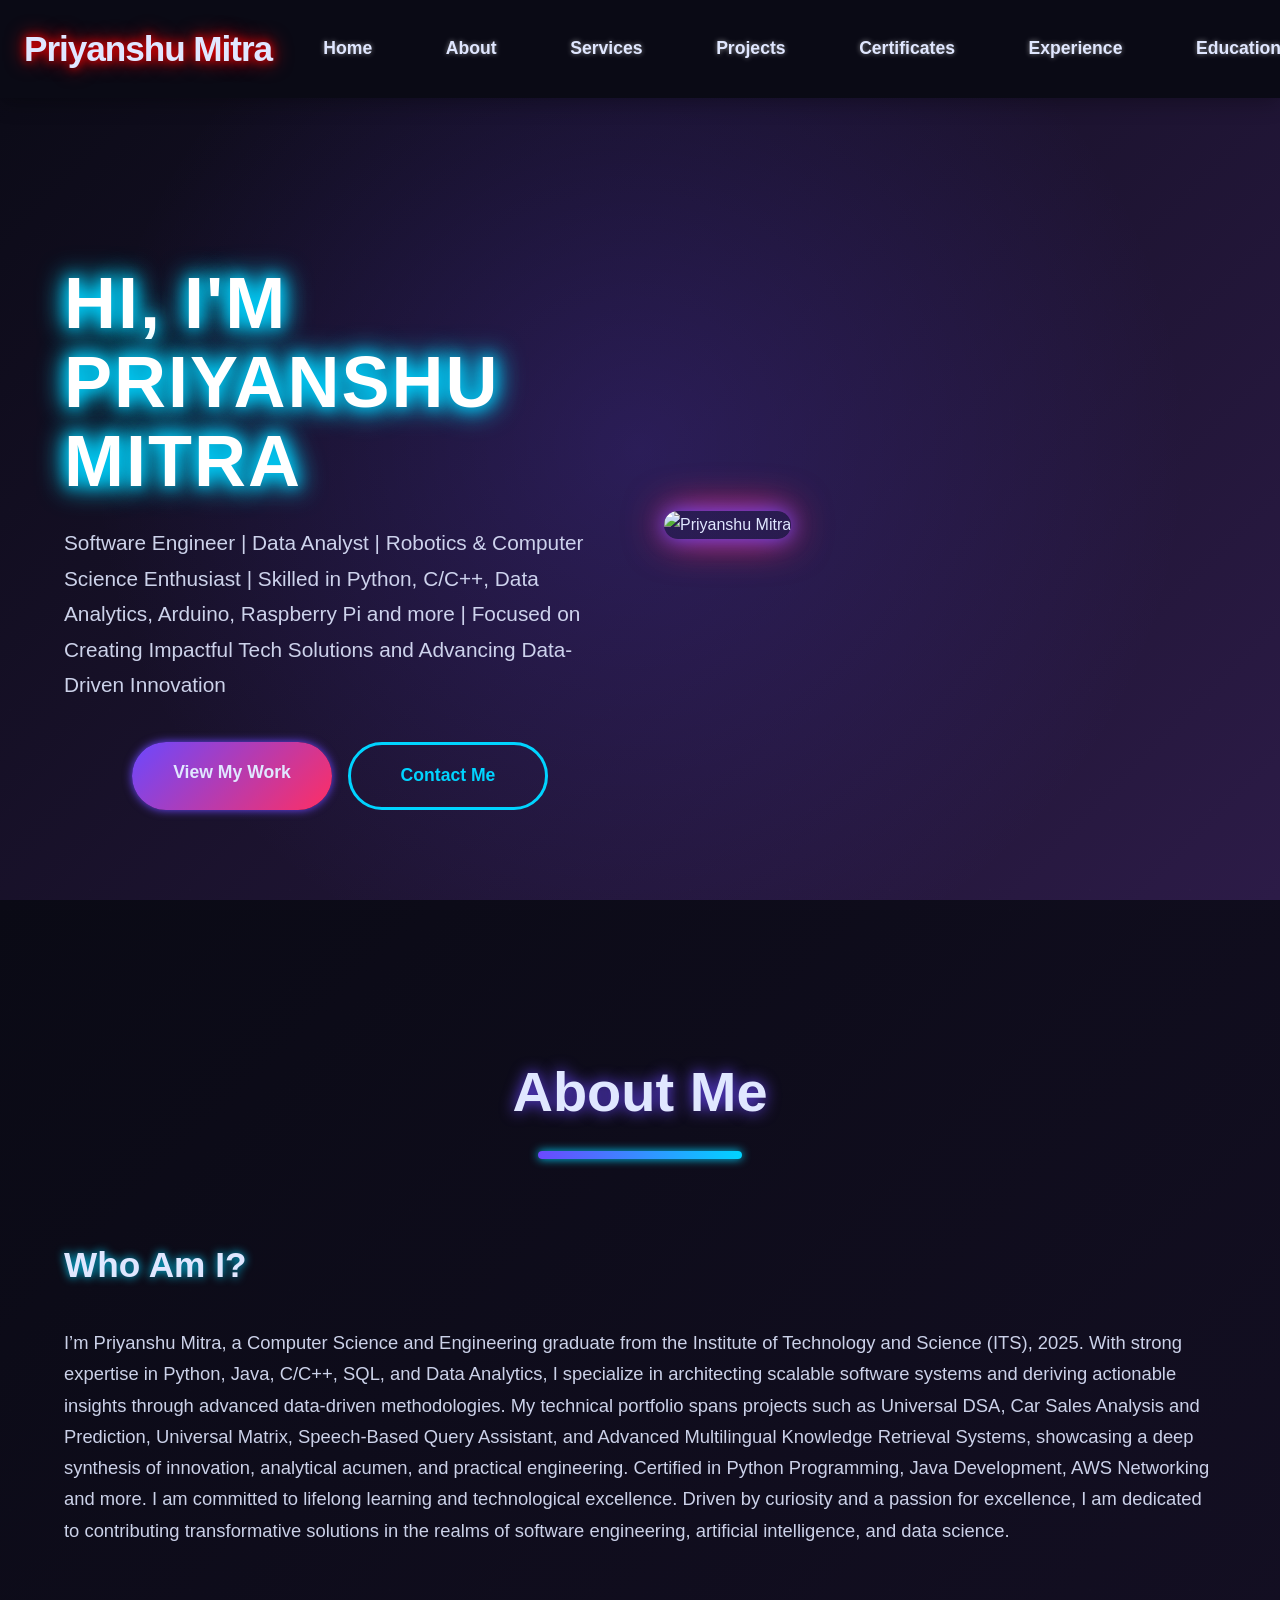
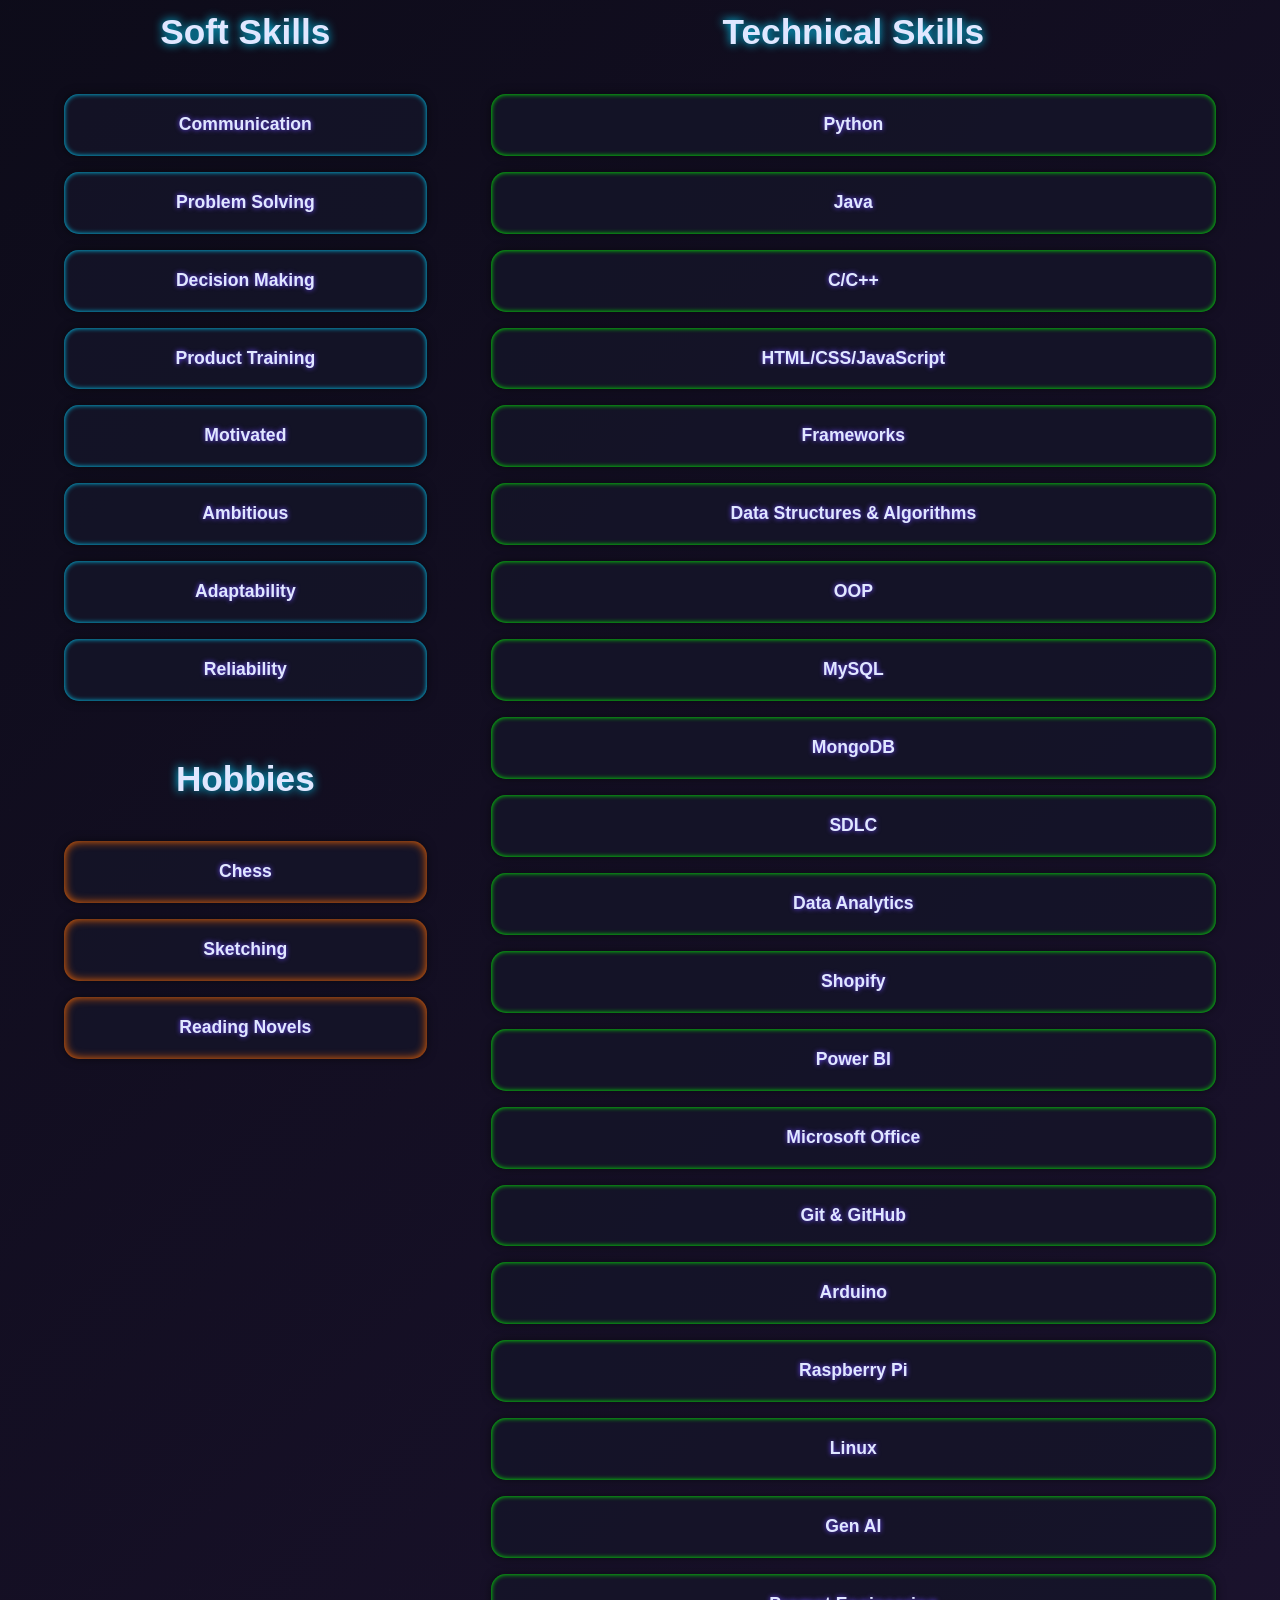
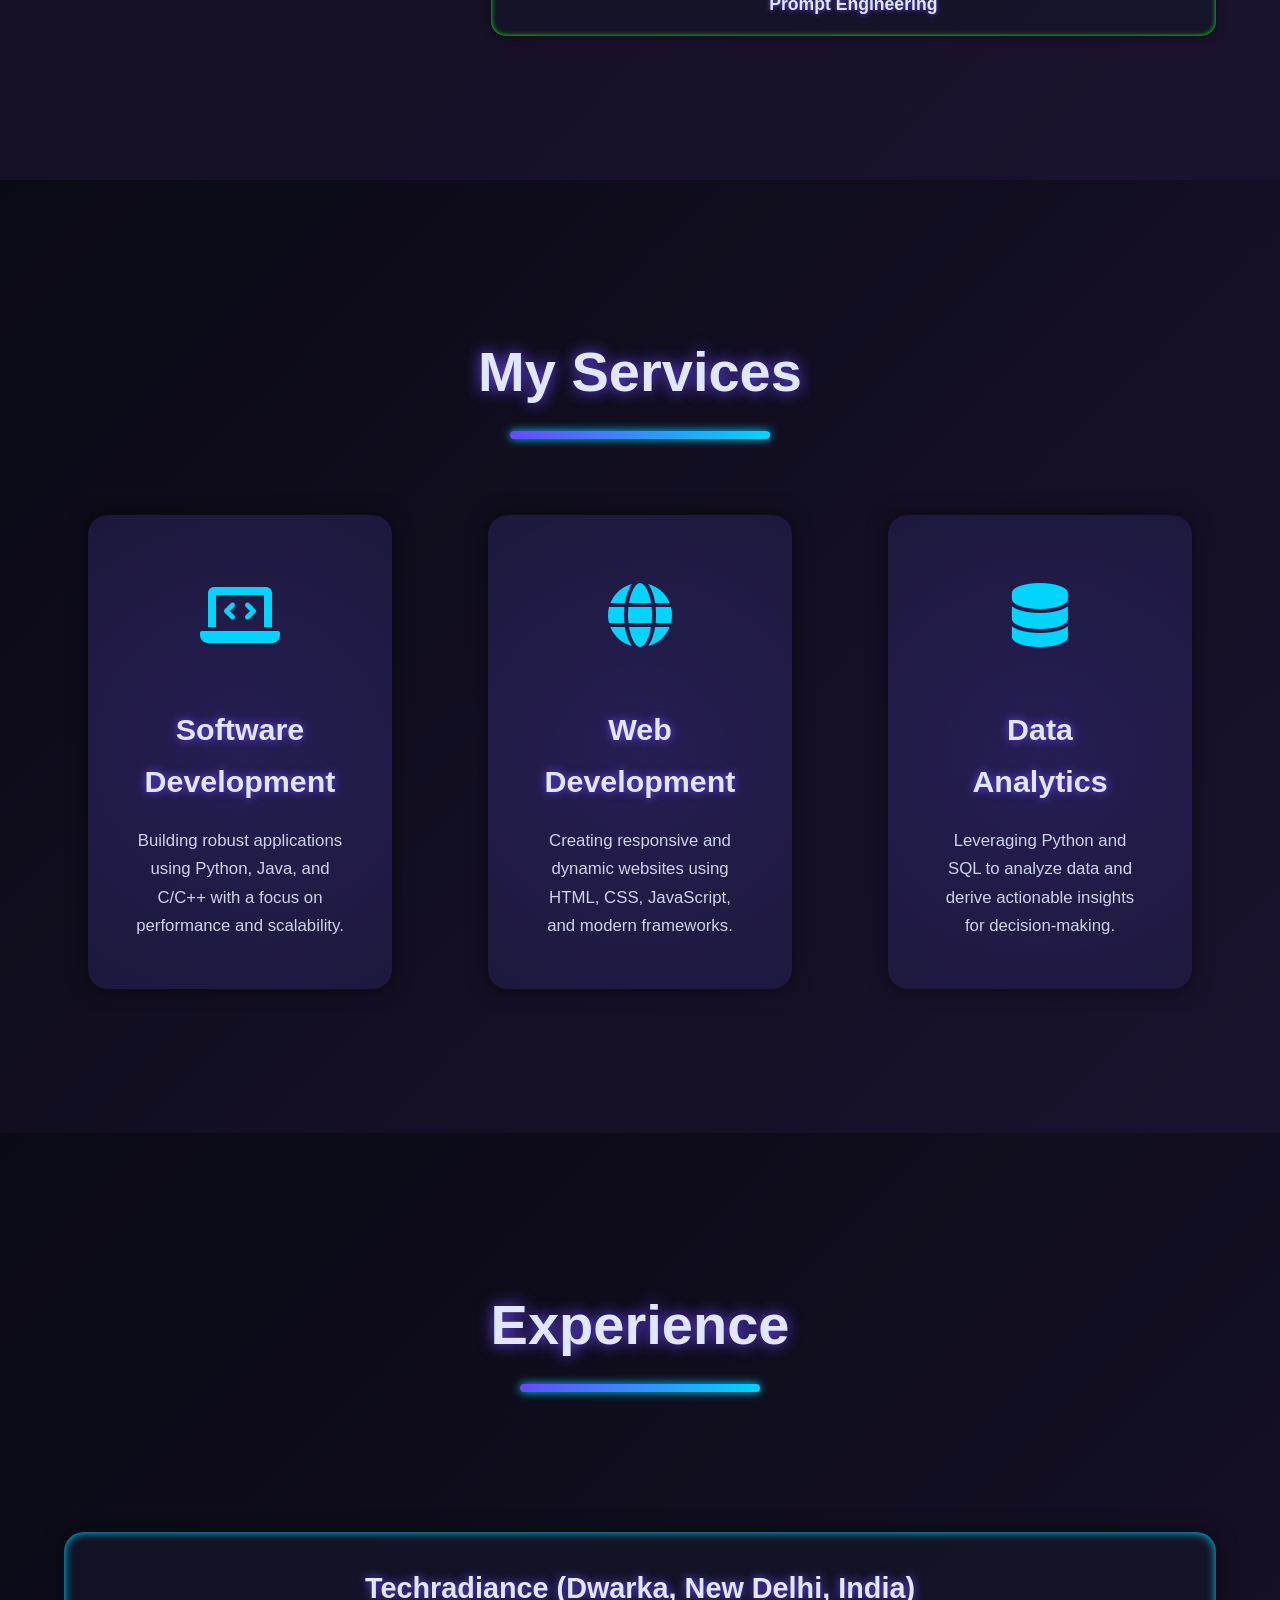
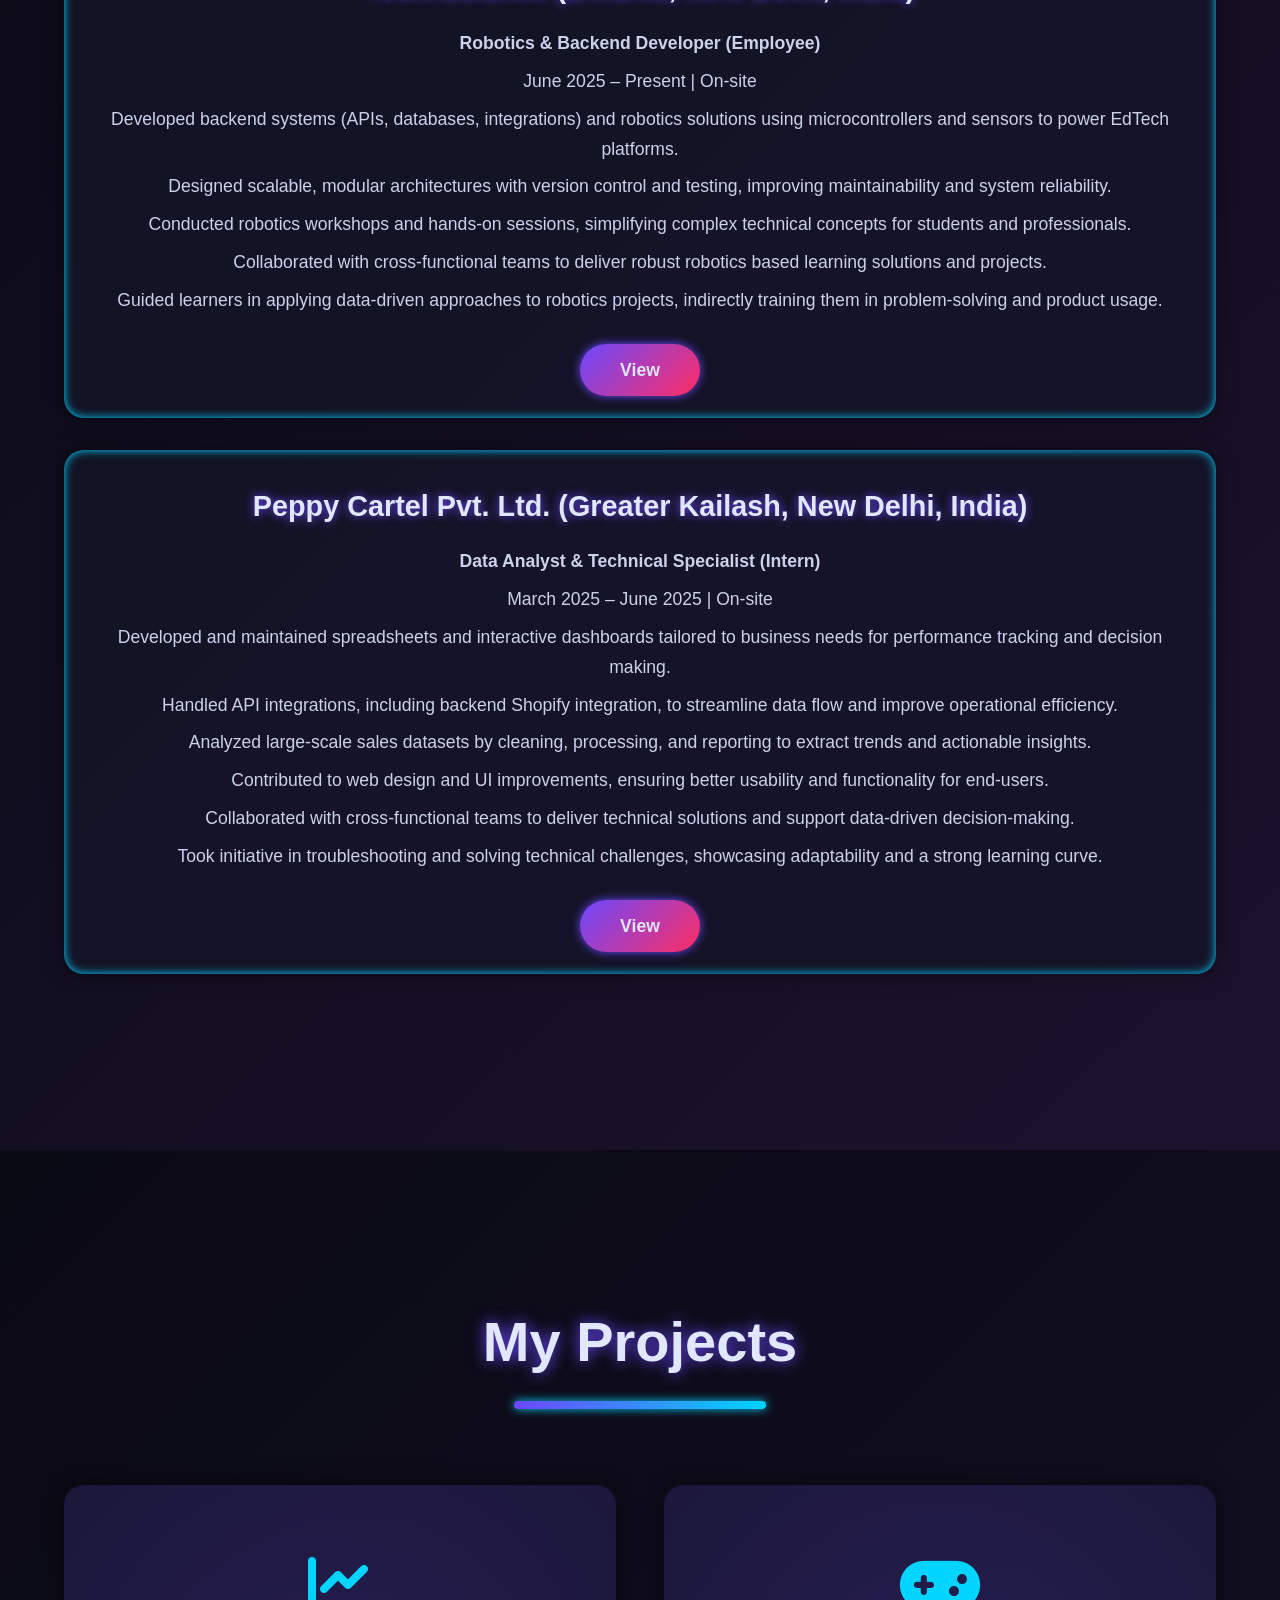
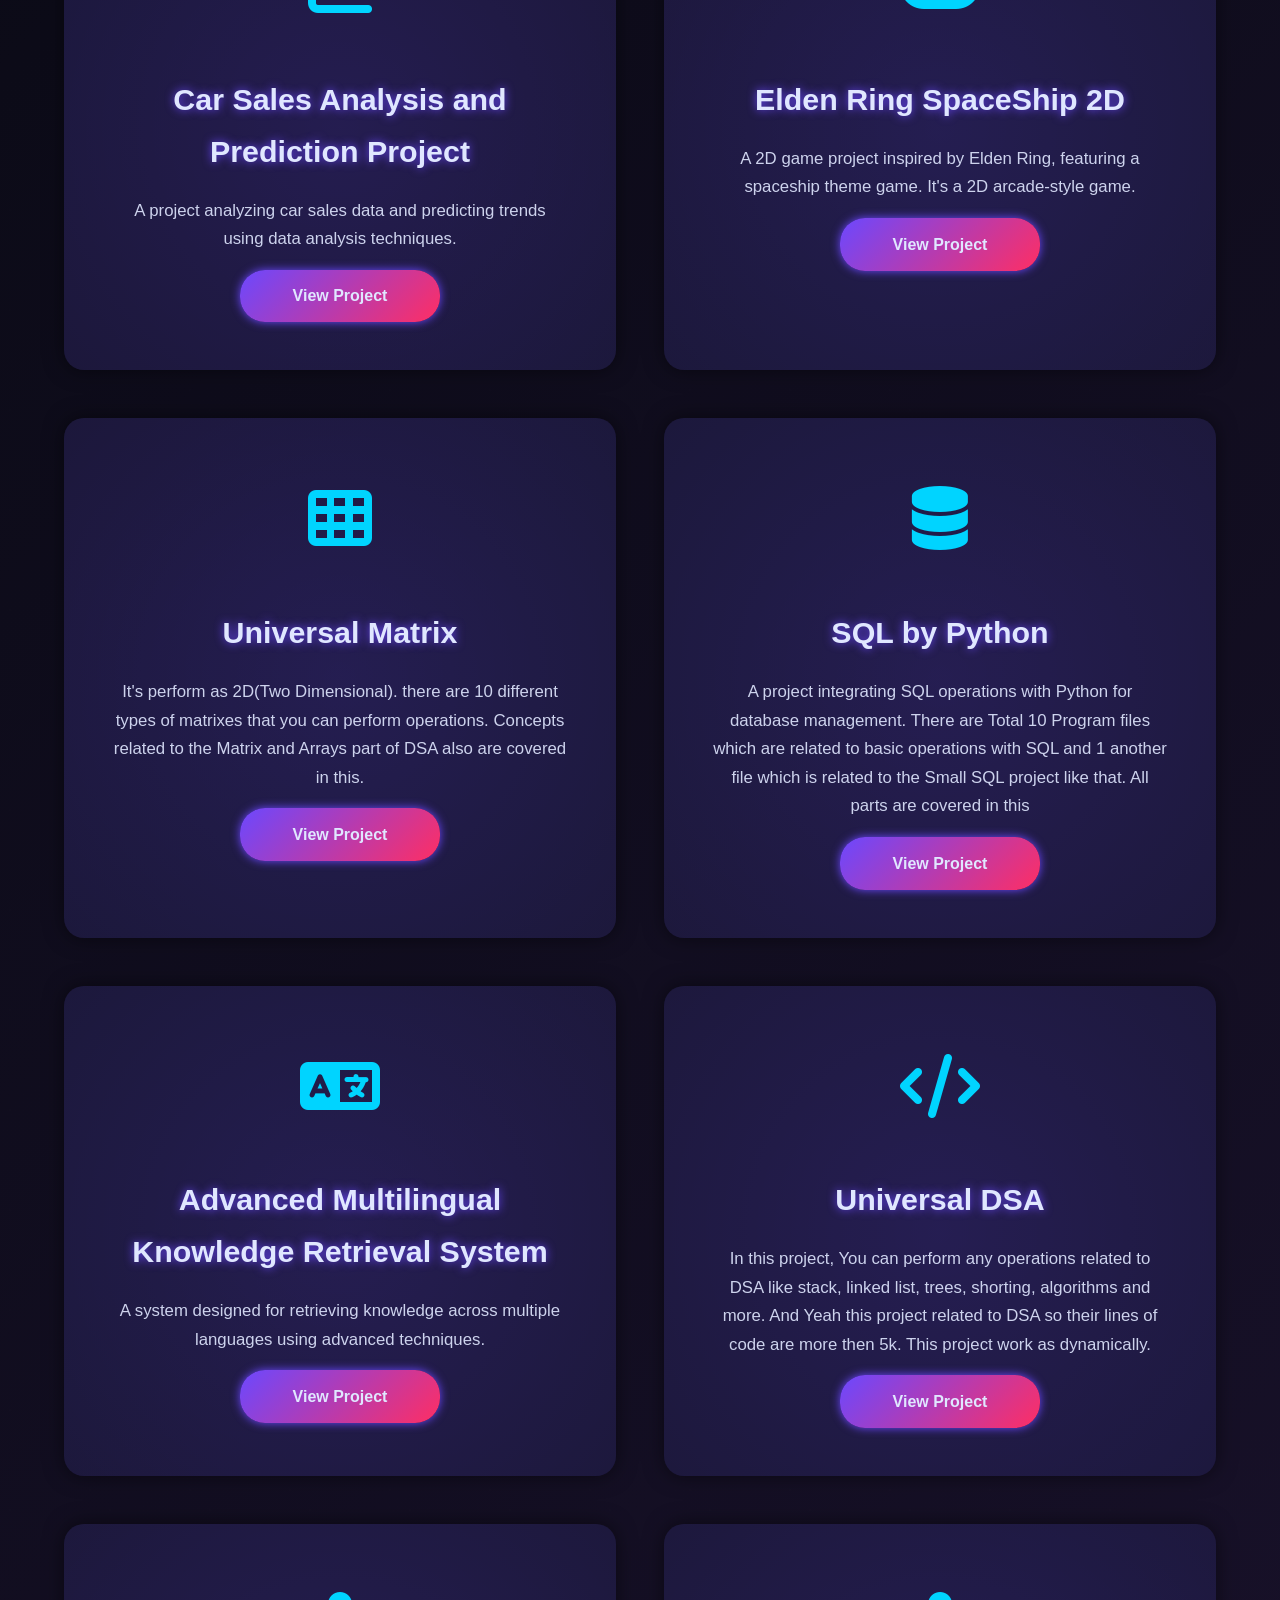
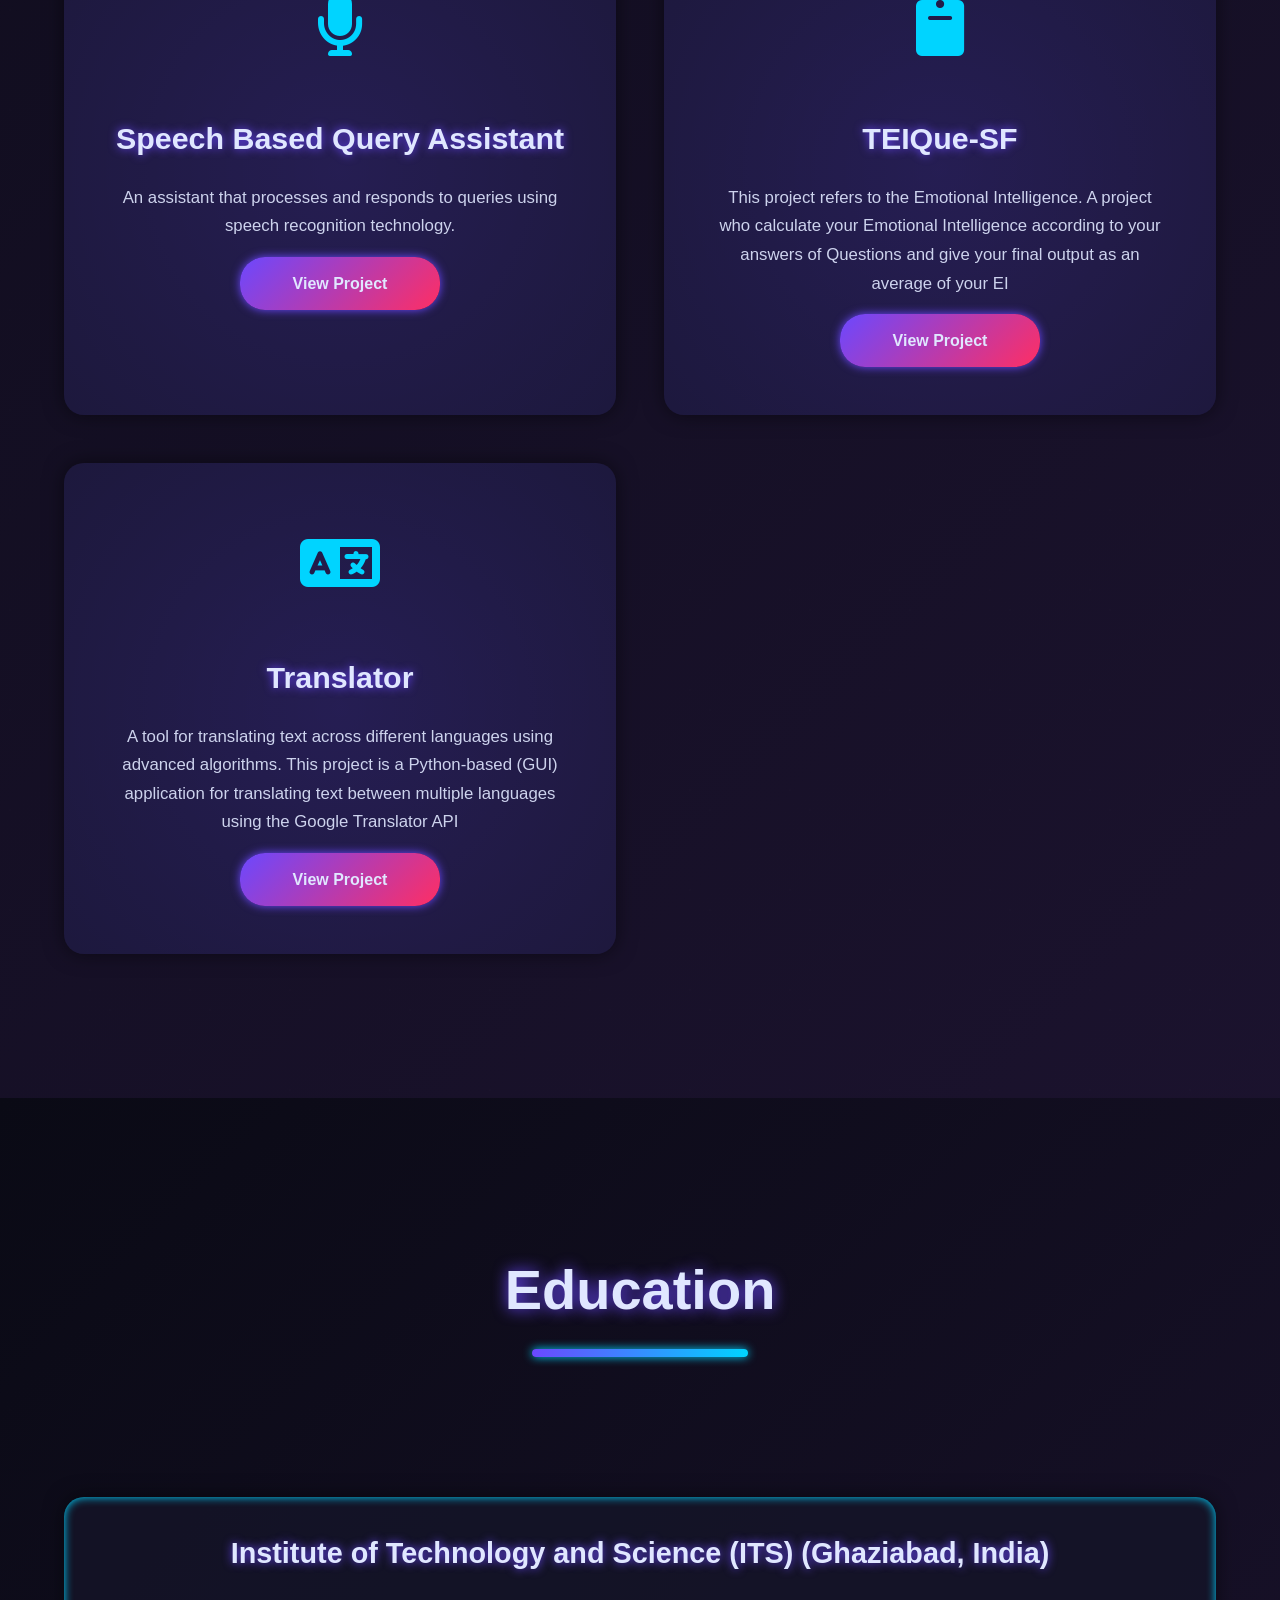
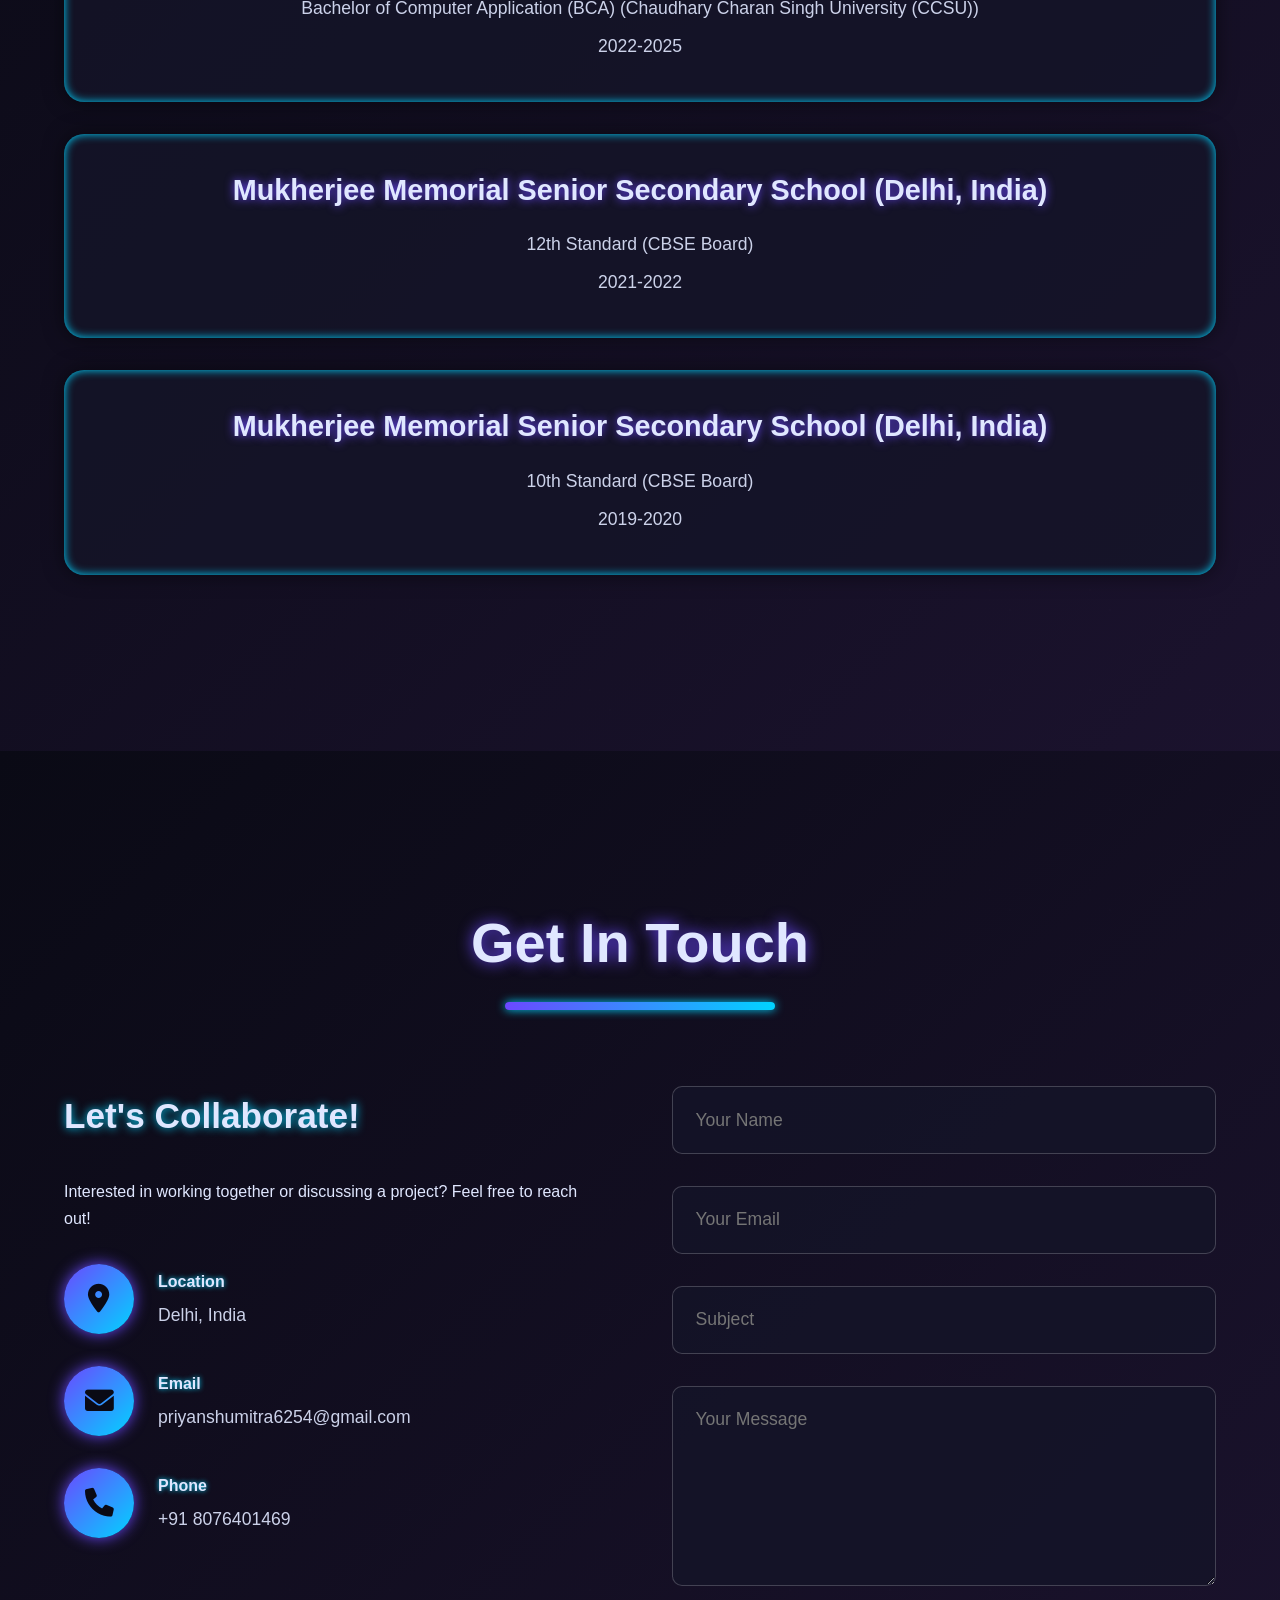
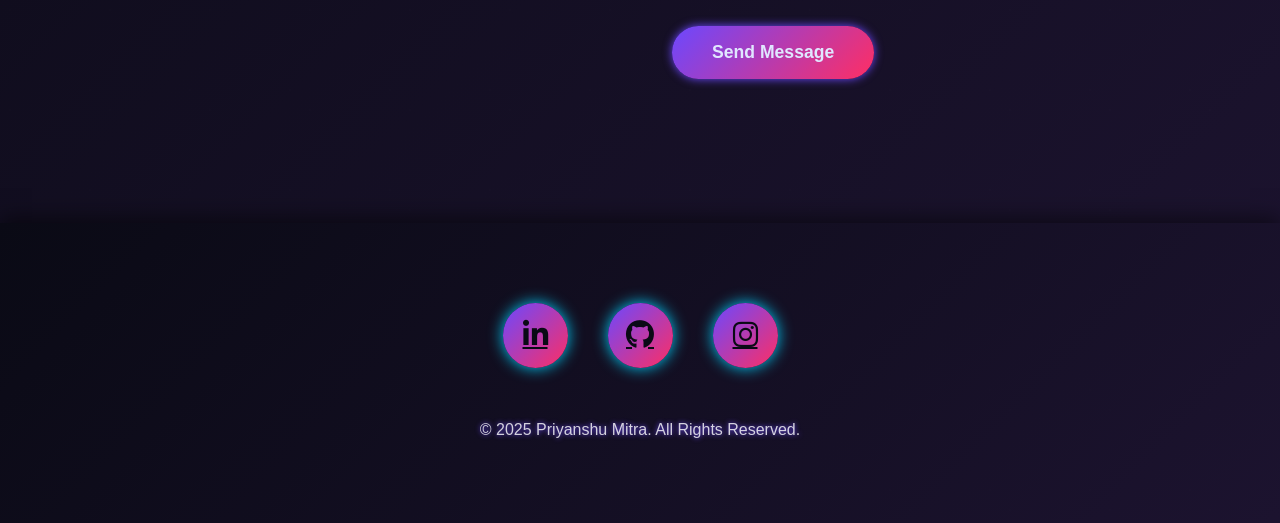
==== commit 2f1e4100: "Updated portfolio design and content" ====
--- a/index.html
+++ b/index.html
@@ -884,7 +884,7 @@
                 <h1></h1>
                 <h1></h1>
                 <h1>Hi, I'm <span>Priyanshu Mitra</span></h1>
-                <p>Computer Science Enthusiast | Aspiring Software Developer & Data Analyst | Skilled in Python, C/C++, Data Analytics and more | Focused on Creating Impactful Tech Solutions and Advancing Data-Driven Innovation</p>
+                <p>Software Engineer | Data Analyst | Robotics & Computer Science Enthusiast | Skilled in Python, C/C++, Data Analytics, Arduino, Raspberry Pi and more | Focused on Creating Impactful Tech Solutions and Advancing Data-Driven Innovation</p>
                 <div class="hero-buttons">
                     <a href="#portfolio" class="btn">View My Work</a>
                     <a href="#contact" class="btn btn-outline">Contact Me</a>
@@ -915,6 +915,7 @@
                             <span class="skill-button">Communication</span>
                             <span class="skill-button">Problem Solving</span>
                             <span class="skill-button">Decision Making</span>
+                            <span class="skill-button">Product Training</span>
                             <span class="skill-button">Motivated</span>
                             <span class="skill-button">Ambitious</span>
                             <span class="skill-button">Adaptability</span>
@@ -937,14 +938,22 @@
         <span class="skill-button purple-glow">Java</span>
         <span class="skill-button purple-glow">C/C++</span>
         <span class="skill-button purple-glow">HTML/CSS/JavaScript</span>
+        <span class="skill-button purple-glow">Frameworks</span>
         <span class="skill-button purple-glow">Data Structures & Algorithms</span>
         <span class="skill-button purple-glow">OOP</span>
         <span class="skill-button purple-glow">MySQL</span>
         <span class="skill-button purple-glow">MongoDB</span>
+        <span class="skill-button purple-glow">SDLC</span>
         <span class="skill-button purple-glow">Data Analytics</span>
+        <span class="skill-button purple-glow">Shopify</span>
         <span class="skill-button purple-glow">Power BI</span>
         <span class="skill-button purple-glow">Microsoft Office</span>
         <span class="skill-button purple-glow">Git & GitHub</span>
+        <span class="skill-button purple-glow">Arduino</span>
+        <span class="skill-button purple-glow">Raspberry Pi</span>
+        <span class="skill-button purple-glow">Linux</span>
+        <span class="skill-button purple-glow">Gen AI</span>
+        <span class="skill-button purple-glow">Prompt Engineering</span>
     </div>
 </div>
 
@@ -1001,7 +1010,7 @@
                 <div class="service-icon">
                     <i class="fas fa-database"></i>
                 </div>
-                <h3>Data Analysis</h3>
+                <h3>Data Analytics</h3>
                 <p>Leveraging Python and SQL to analyze data and derive actionable insights for decision-making.</p>
             </div>
         </div>
@@ -1017,14 +1026,27 @@
         </div>
         <div class="education-container">
             <div class="education-item">
-                <h3>Peppy Cartel Pvt. Ltd. (New Delhi, Delhi, India)</h3>
+                <h3>Techradiance (Dwarka, New Delhi, India)</h3>
+                <p><strong>Robotics & Backend Developer (Employee)</strong></p>
+                <p>June 2025 – Present | On-site</p>
+                <p>Developed backend systems (APIs, databases, integrations) and robotics solutions using microcontrollers and sensors to power EdTech platforms.</p>
+                <p>Designed scalable, modular architectures with version control and testing, improving maintainability and system reliability.</p>
+                <p>Conducted robotics workshops and hands-on sessions, simplifying complex technical concepts for students and professionals.</p>
+                <p>Collaborated with cross-functional teams to deliver robust robotics based learning solutions and projects.</p>
+                <p>Guided learners in applying data-driven approaches to robotics projects, indirectly training them in problem-solving and product usage.</p>
+                <div style="margin-top: 2.5rem;">
+                <a href="https://drive.google.com/file/d/1C_YtITwnk_TFhgguMGN4R0Q-E-HFHdlE/view?usp=sharing" class="btn" target="_blank" rel="noopener noreferrer">View</a>
+                </div>
+            </div>
+            <div class="education-item">
+                <h3>Peppy Cartel Pvt. Ltd. (Greater Kailash, New Delhi, India)</h3>
                 <p><strong>Data Analyst & Technical Specialist (Intern)</strong></p>
                 <p>March 2025 – June 2025 | On-site</p>
-                <p>Successfully completed a 3-month technical internship, contributing to key projects in data analysis and system development.</p>
-                <p>Extracted, cleaned, and analyzed datasets to generate actionable insights for business decisions and performance metrics.</p>
-                <p>Collaborated with cross-functional teams to identify technical requirements and deliver efficient solutions within tight timelines.</p>
-                <p>Designed and optimized workflow processes, improving data handling and reporting accuracy.</p>
-                <p>Utilized tools and technologies such as Excel, Python, SQL, and internal dashboards for data-driven reporting.</p>
+                <p>Developed and maintained spreadsheets and interactive dashboards tailored to business needs for performance tracking and decision making.</p>
+                <p>Handled API integrations, including backend Shopify integration, to streamline data flow and improve operational efficiency.</p>
+                <p>Analyzed large-scale sales datasets by cleaning, processing, and reporting to extract trends and actionable insights.</p>
+                <p>Contributed to web design and UI improvements, ensuring better usability and functionality for end-users.</p>
+                <p>Collaborated with cross-functional teams to deliver technical solutions and support data-driven decision-making.</p>
                 <p>Took initiative in troubleshooting and solving technical challenges, showcasing adaptability and a strong learning curve.</p>
                 <div style="margin-top: 2.5rem;">
                 <a href="https://drive.google.com/file/d/1Xh0goz8jec1eysoQhDtijGHHOdl5n_wX/view" class="btn" target="_blank" rel="noopener noreferrer">View</a>
@@ -1122,16 +1144,16 @@
             <div class="education-item">
                 <h3>Institute of Technology and Science (ITS) (Ghaziabad, India)</h3>
                 <p>Bachelor of Computer Application (BCA) (Chaudhary Charan Singh University (CCSU))</p>
-                <p>2022-2025 - 72%</p>
+                <p>2022-2025</p>
             </div>
             <div class="education-item">
                 <h3>Mukherjee Memorial Senior Secondary School (Delhi, India)</h3>
-                <p>12th Standard (CBSE Board) - 71%</p>
+                <p>12th Standard (CBSE Board)</p>
                 <p>2021-2022</p>
             </div>
             <div class="education-item">
                 <h3>Mukherjee Memorial Senior Secondary School (Delhi, India)</h3>
-                <p>10th Standard (CBSE Board) - 55%</p>
+                <p>10th Standard (CBSE Board)</p>
                 <p>2019-2020</p>
             </div>
         </div>
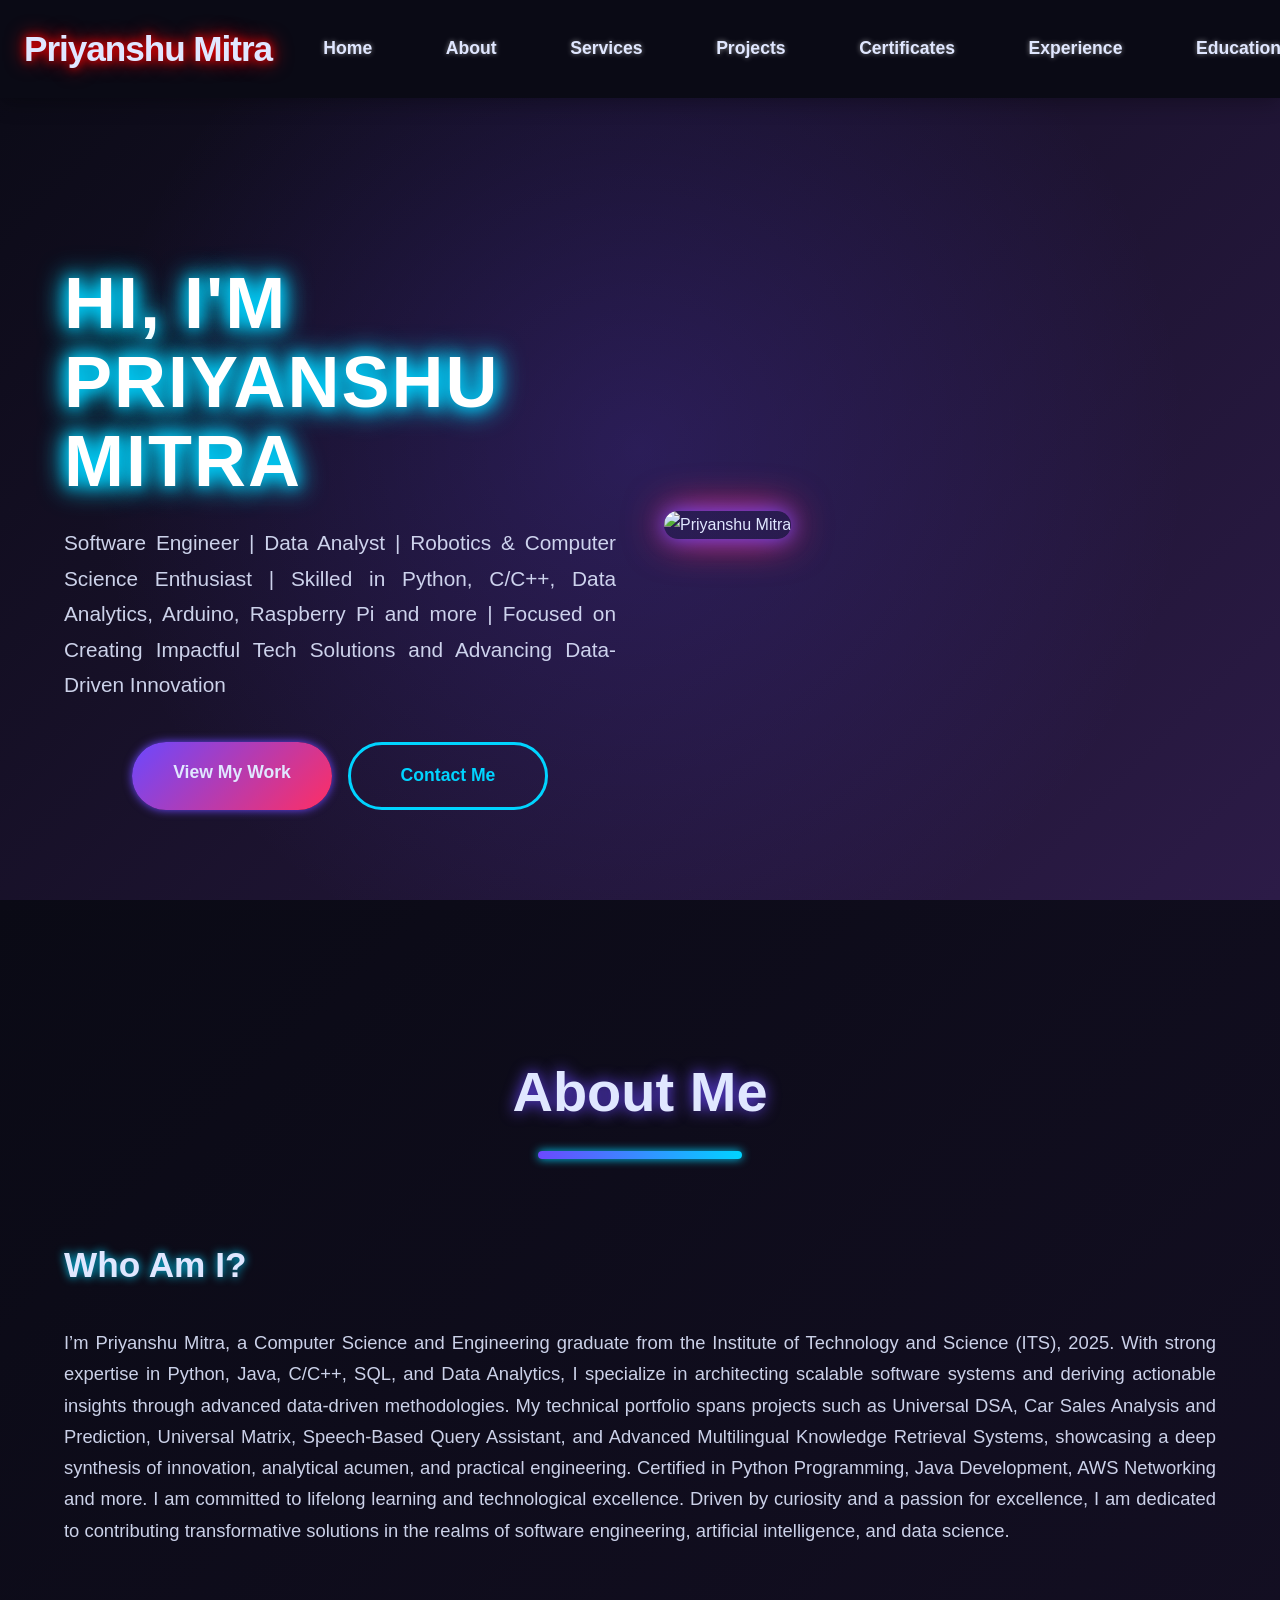
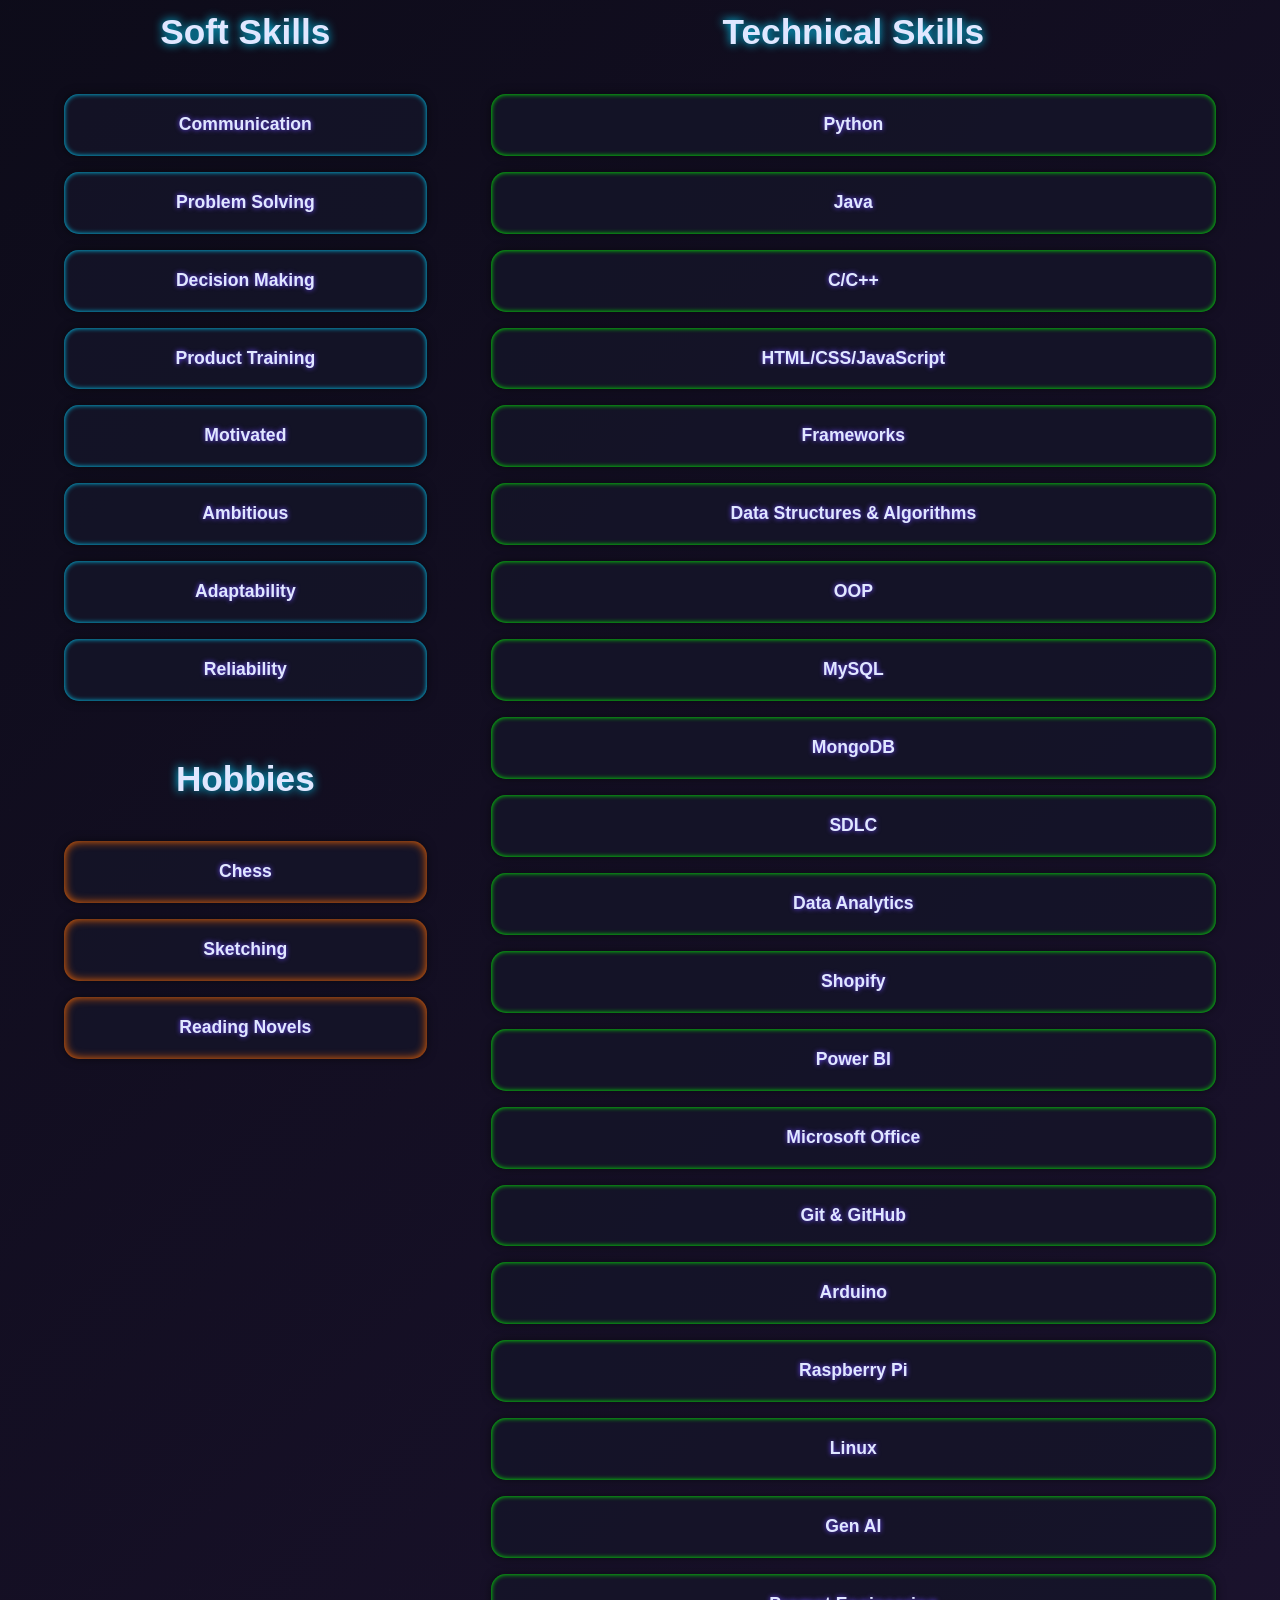
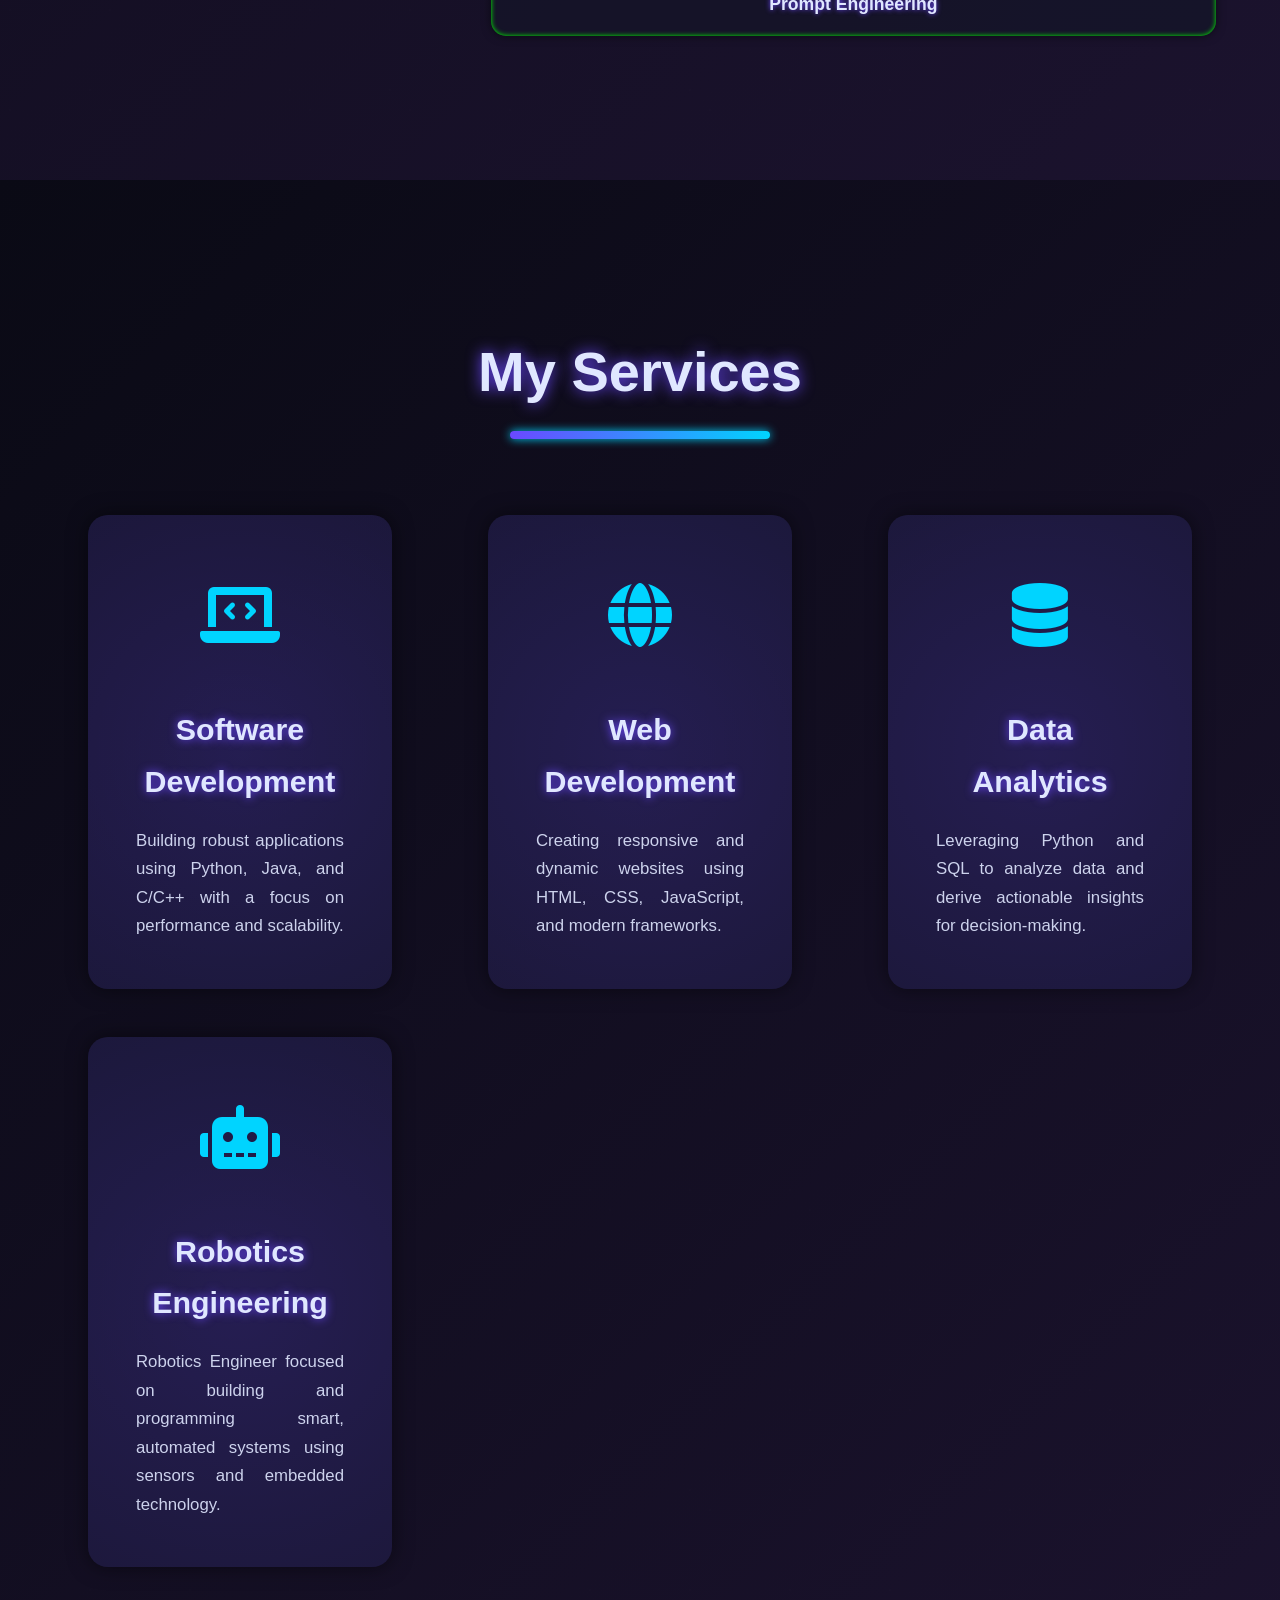
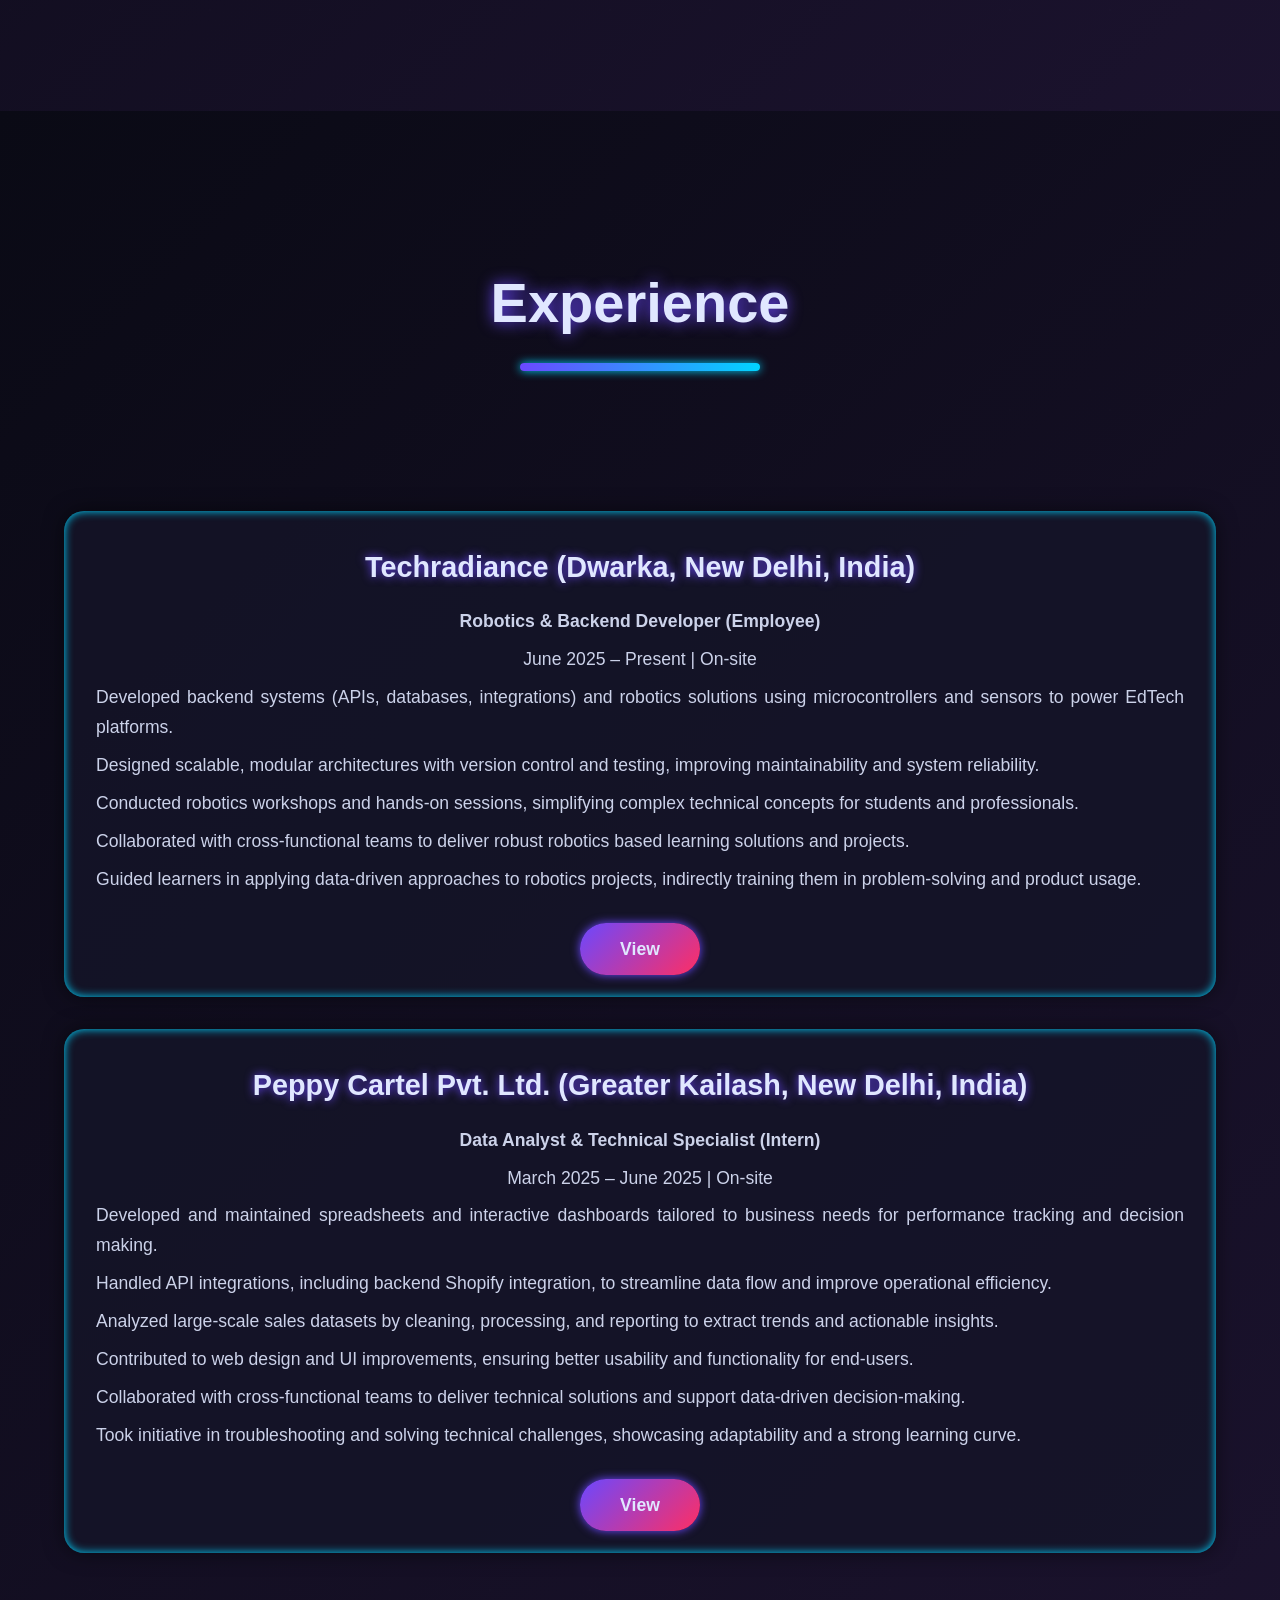
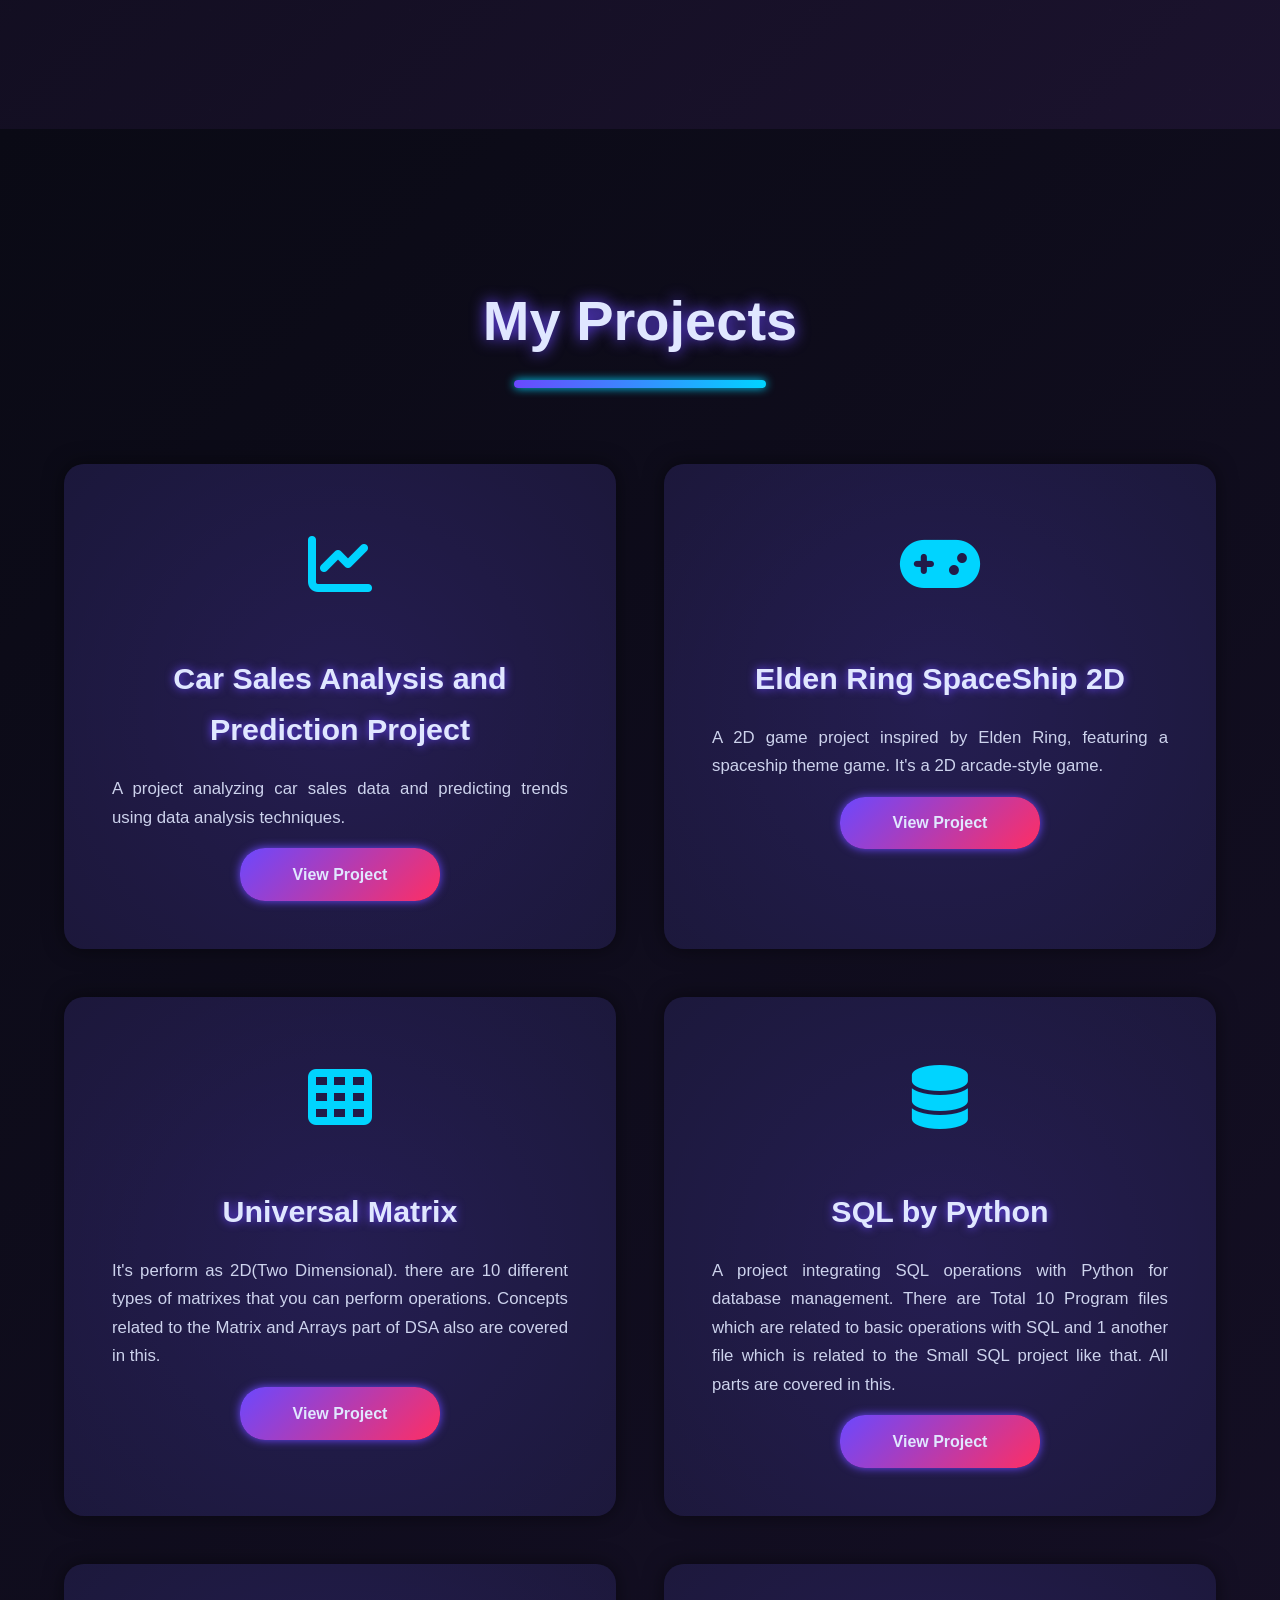
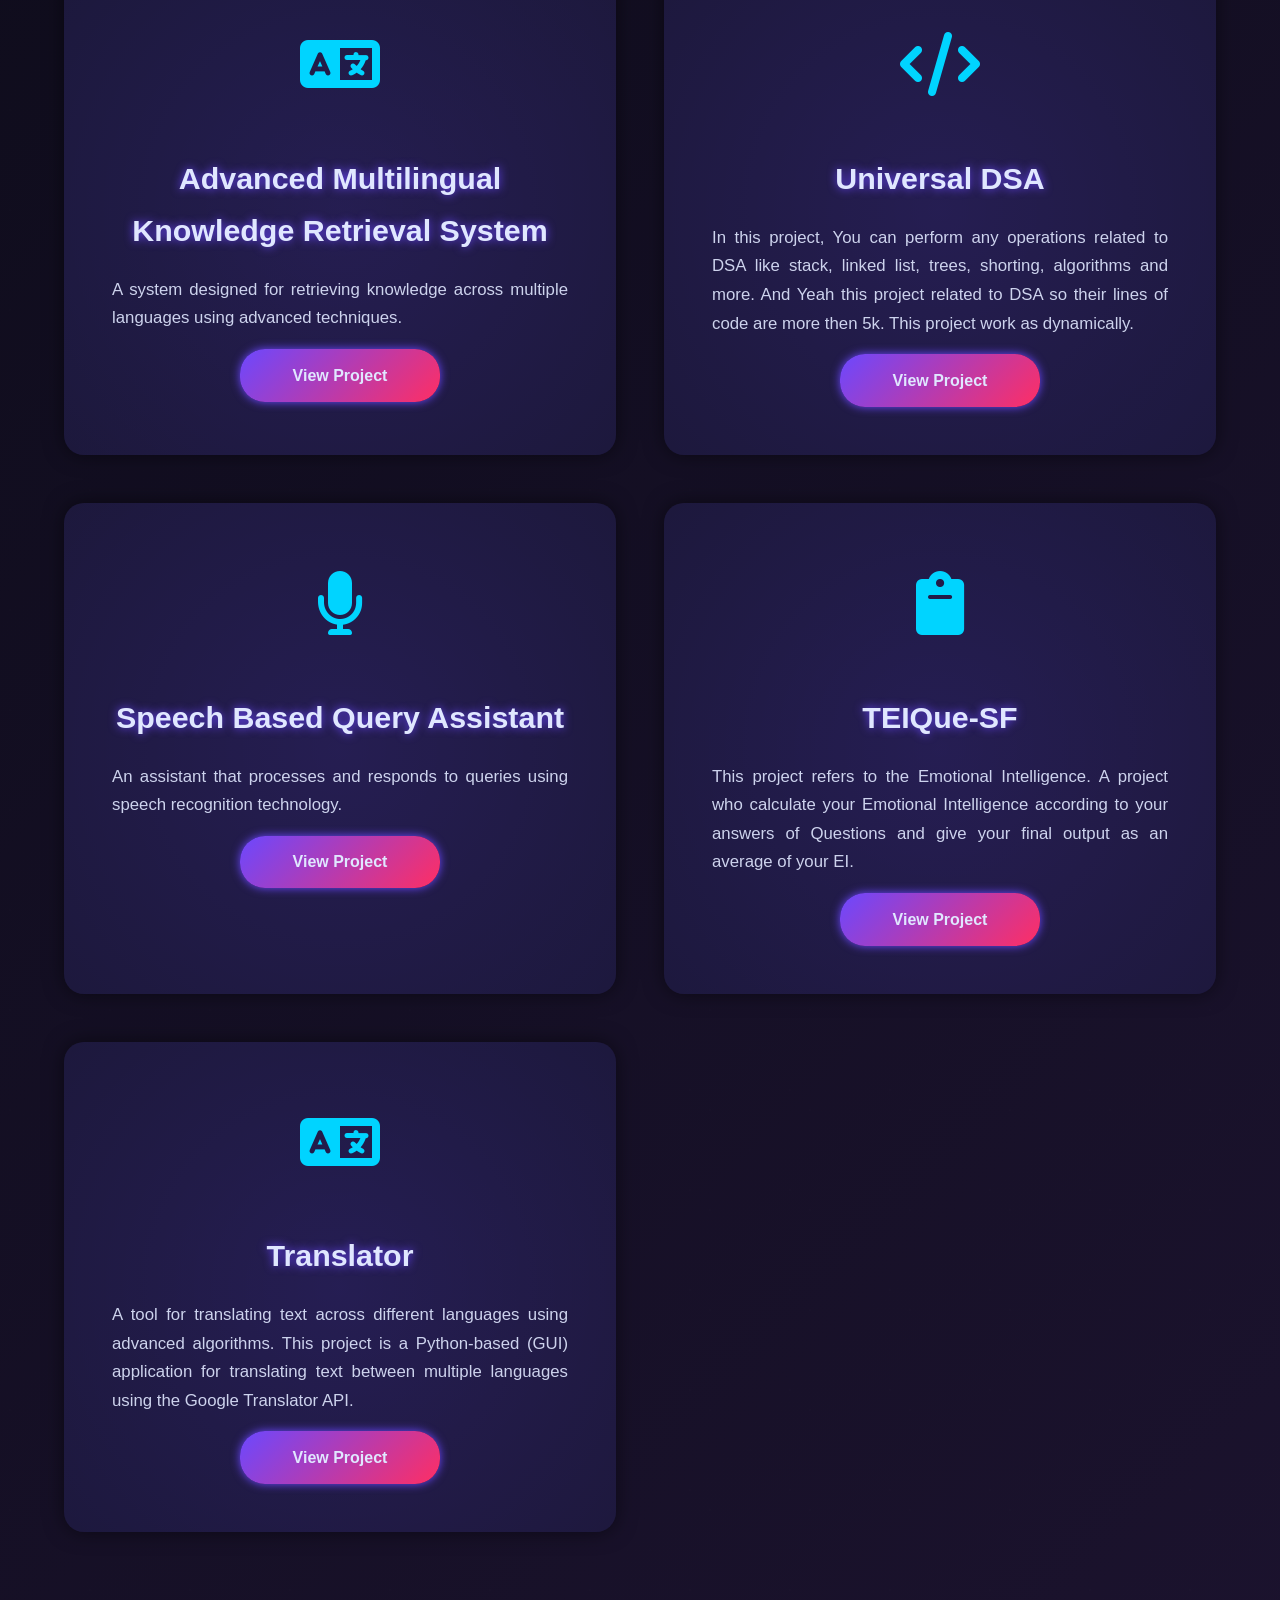
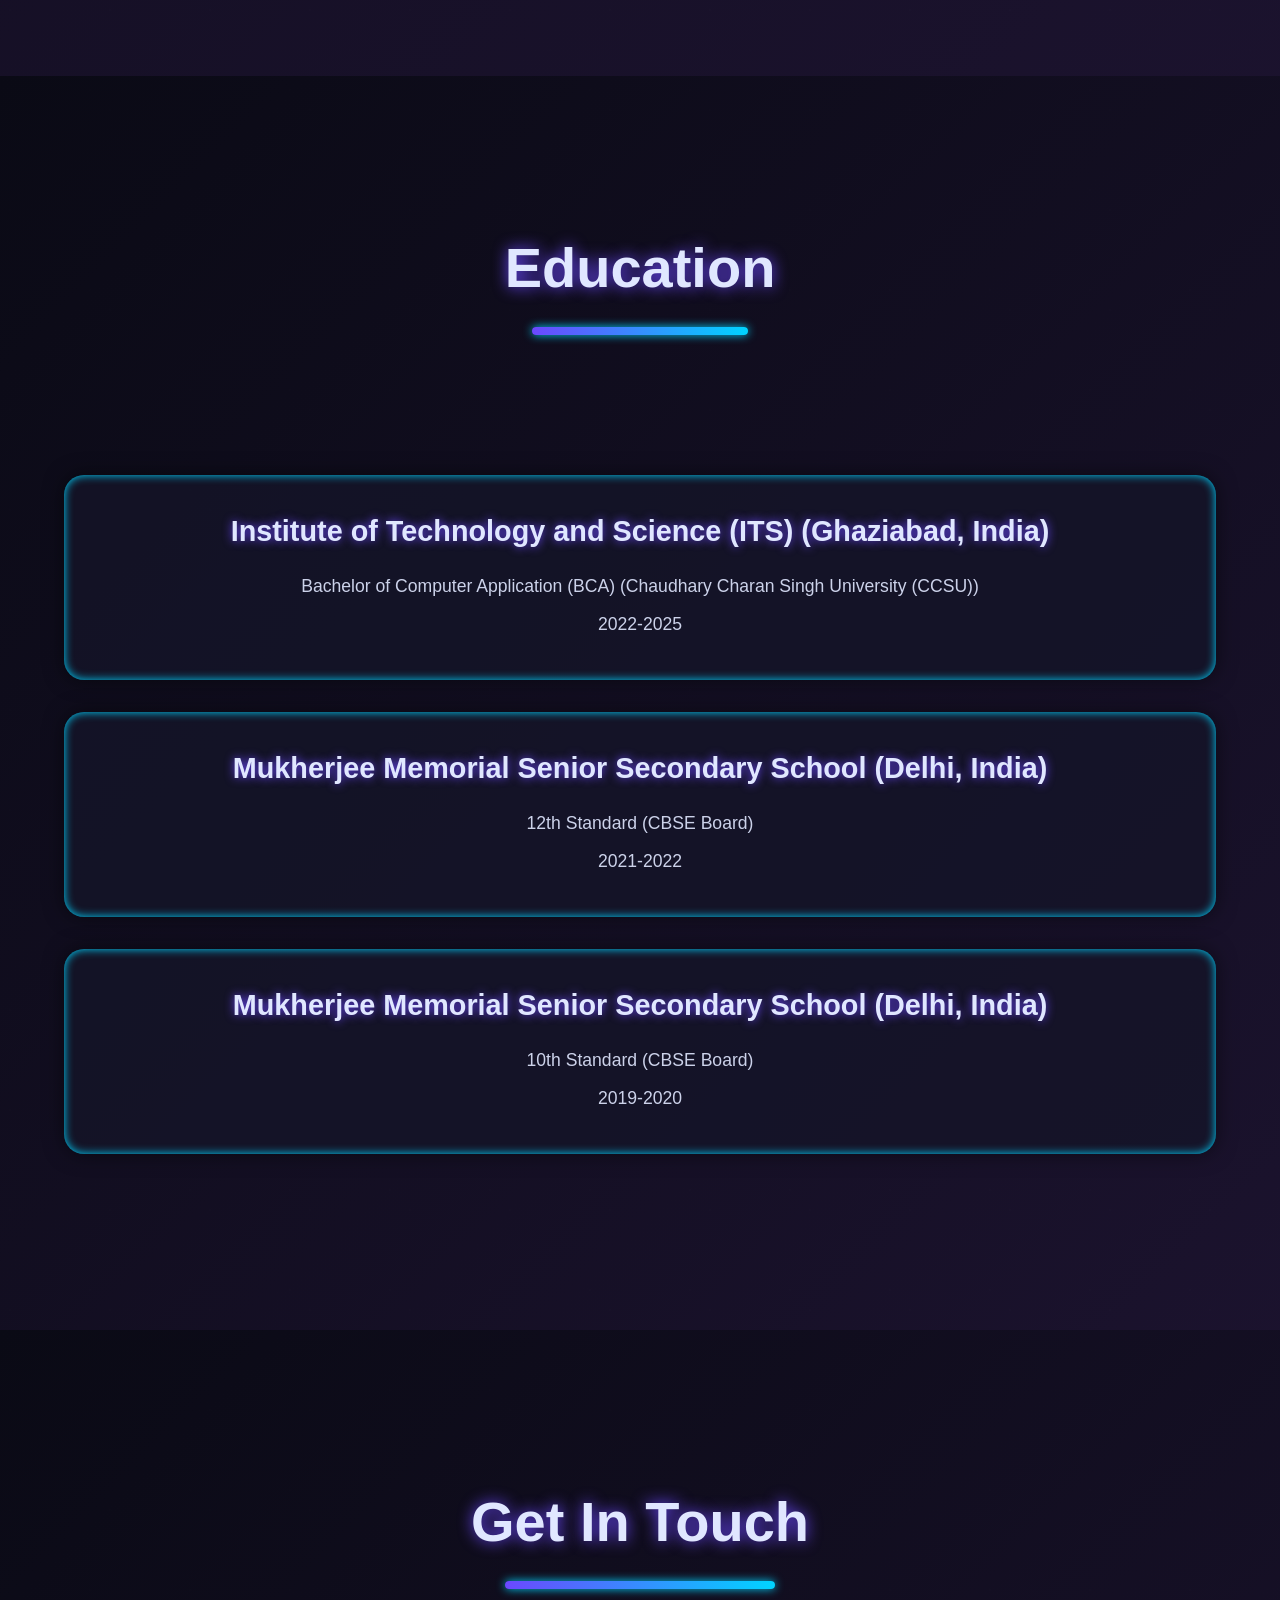
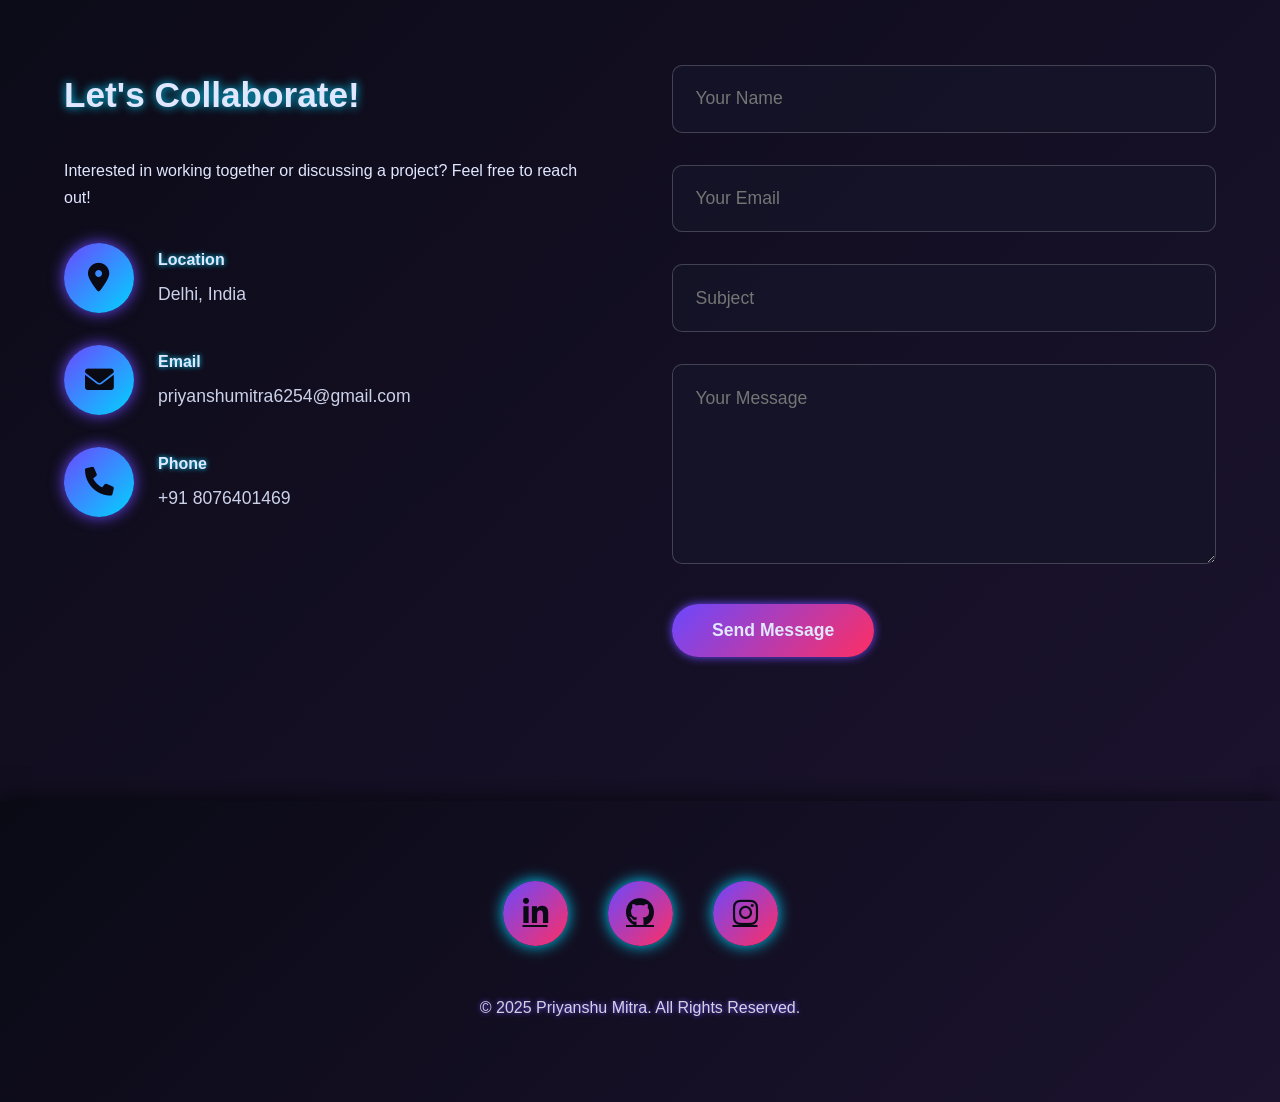
==== commit 13610e4e: "Update index.html Added justified text alignment for various sections and introduced a new service c" ====
--- a/index.html
+++ b/index.html
@@ -163,6 +163,7 @@
             color: var(--light);
             max-width: 650px;
             opacity: 0.9;
+            text-align: justify; /* Added justified alignment */
         }
 
         .hero-buttons {
@@ -267,6 +268,7 @@
             color: var(--light);
             font-size: 1.15rem;
             opacity: 0.9;
+            text-align: justify; /* Added justified alignment */
         }
 
         /* Skills Section Layout */
@@ -443,6 +445,7 @@
             opacity: 0.9;
             position: relative;
             z-index: 1;
+            text-align: justify; /* Added justified alignment */
         }
 
         /* Portfolio Section */
@@ -517,6 +520,7 @@
             opacity: 0.9;
             position: relative;
             z-index: 1;
+            text-align: justify; /* Added justified alignment */
         }
 
         .portfolio-item a.btn {
@@ -587,6 +591,7 @@
             font-size: 1.1rem;
             opacity: 0.9;
             margin-bottom: 0.5rem;
+            text-align: center; /* Changed to center for education details */
         }
 
         /* Contact Section */
@@ -855,6 +860,18 @@
 .purple-glow:hover {
     transform: translateY(-5px);
     box-shadow: 0 0 15px #00FF00, 0 0 10px #00FF00 inset;
+}
+
+/* Experience Section specific styles */
+#experience .education-item p:nth-of-type(1),
+#experience .education-item p:nth-of-type(2) {
+    text-align: center !important;
+    margin-bottom: 0.5rem;
+}
+
+/* Make sure the rest of the paragraphs in experience section remain justified */
+#experience .education-item p:nth-of-type(n+3) {
+    text-align: justify;
 }
 </style>
 </head>
@@ -976,10 +993,6 @@
                         </div>
                         
                         </div>
-                        
-                        </div>
-                        
-                        </div>
                     </div>
                 </div>
             </div>
@@ -1012,6 +1025,14 @@
                 </div>
                 <h3>Data Analytics</h3>
                 <p>Leveraging Python and SQL to analyze data and derive actionable insights for decision-making.</p>
+            </div>
+            <!-- NEW Robotics Engineering Service Card -->
+            <div class="service-card">
+                <div class="service-icon">
+                    <i class="fas fa-robot"></i>
+                </div>
+                <h3>Robotics Engineering</h3>
+                <p>Robotics Engineer focused on building and programming smart, automated systems using sensors and embedded technology.</p>
             </div>
         </div>
     </section>
@@ -1089,7 +1110,7 @@
                     <i class="fas fa-database"></i>
                 </div>
                 <h3>SQL by Python</h3>
-                <p>A project integrating SQL operations with Python for database management. There are Total 10 Program files which are related to basic operations with SQL and 1 another file which is related to the Small SQL project like that. All parts are covered in this</p>
+                <p>A project integrating SQL operations with Python for database management. There are Total 10 Program files which are related to basic operations with SQL and 1 another file which is related to the Small SQL project like that. All parts are covered in this.</p>
                 <a href="https://github.com/priyanshumitra/SQL-by-Python" class="btn" target="_blank" rel="noopener noreferrer">View Project</a>
             </div>
             <div class="portfolio-item">
@@ -1121,7 +1142,7 @@
                     <i class="fas fa-clipboard"></i>
                 </div>
                 <h3>TEIQue-SF</h3>
-                <p>This project refers to the Emotional Intelligence. A project who calculate your Emotional Intelligence according to your answers of Questions and give your final output as an average of your EI</p>
+                <p>This project refers to the Emotional Intelligence. A project who calculate your Emotional Intelligence according to your answers of Questions and give your final output as an average of your EI.</p>
                 <a href="https://github.com/priyanshumitra/TEIQue-SF" class="btn" target="_blank" rel="noopener noreferrer">View Project</a>
             </div>
             <div class="portfolio-item">
@@ -1129,7 +1150,7 @@
                     <i class="fas fa-language"></i>
                 </div>
                 <h3>Translator</h3>
-                <p>A tool for translating text across different languages using advanced algorithms. This project is a Python-based (GUI) application for translating text between multiple languages using the Google Translator API</p>
+                <p>A tool for translating text across different languages using advanced algorithms. This project is a Python-based (GUI) application for translating text between multiple languages using the Google Translator API.</p>
                 <a href="https://github.com/priyanshumitra/Translator" class="btn" target="_blank" rel="noopener noreferrer">View Project</a>
             </div>
         </div>
@@ -1219,7 +1240,6 @@
         </div>
     </section>
     
-
 
     <!-- Footer -->
     <footer>
@@ -1348,4 +1368,4 @@
         animateSkills();
     </script>
 </body>
-</html>+</html>
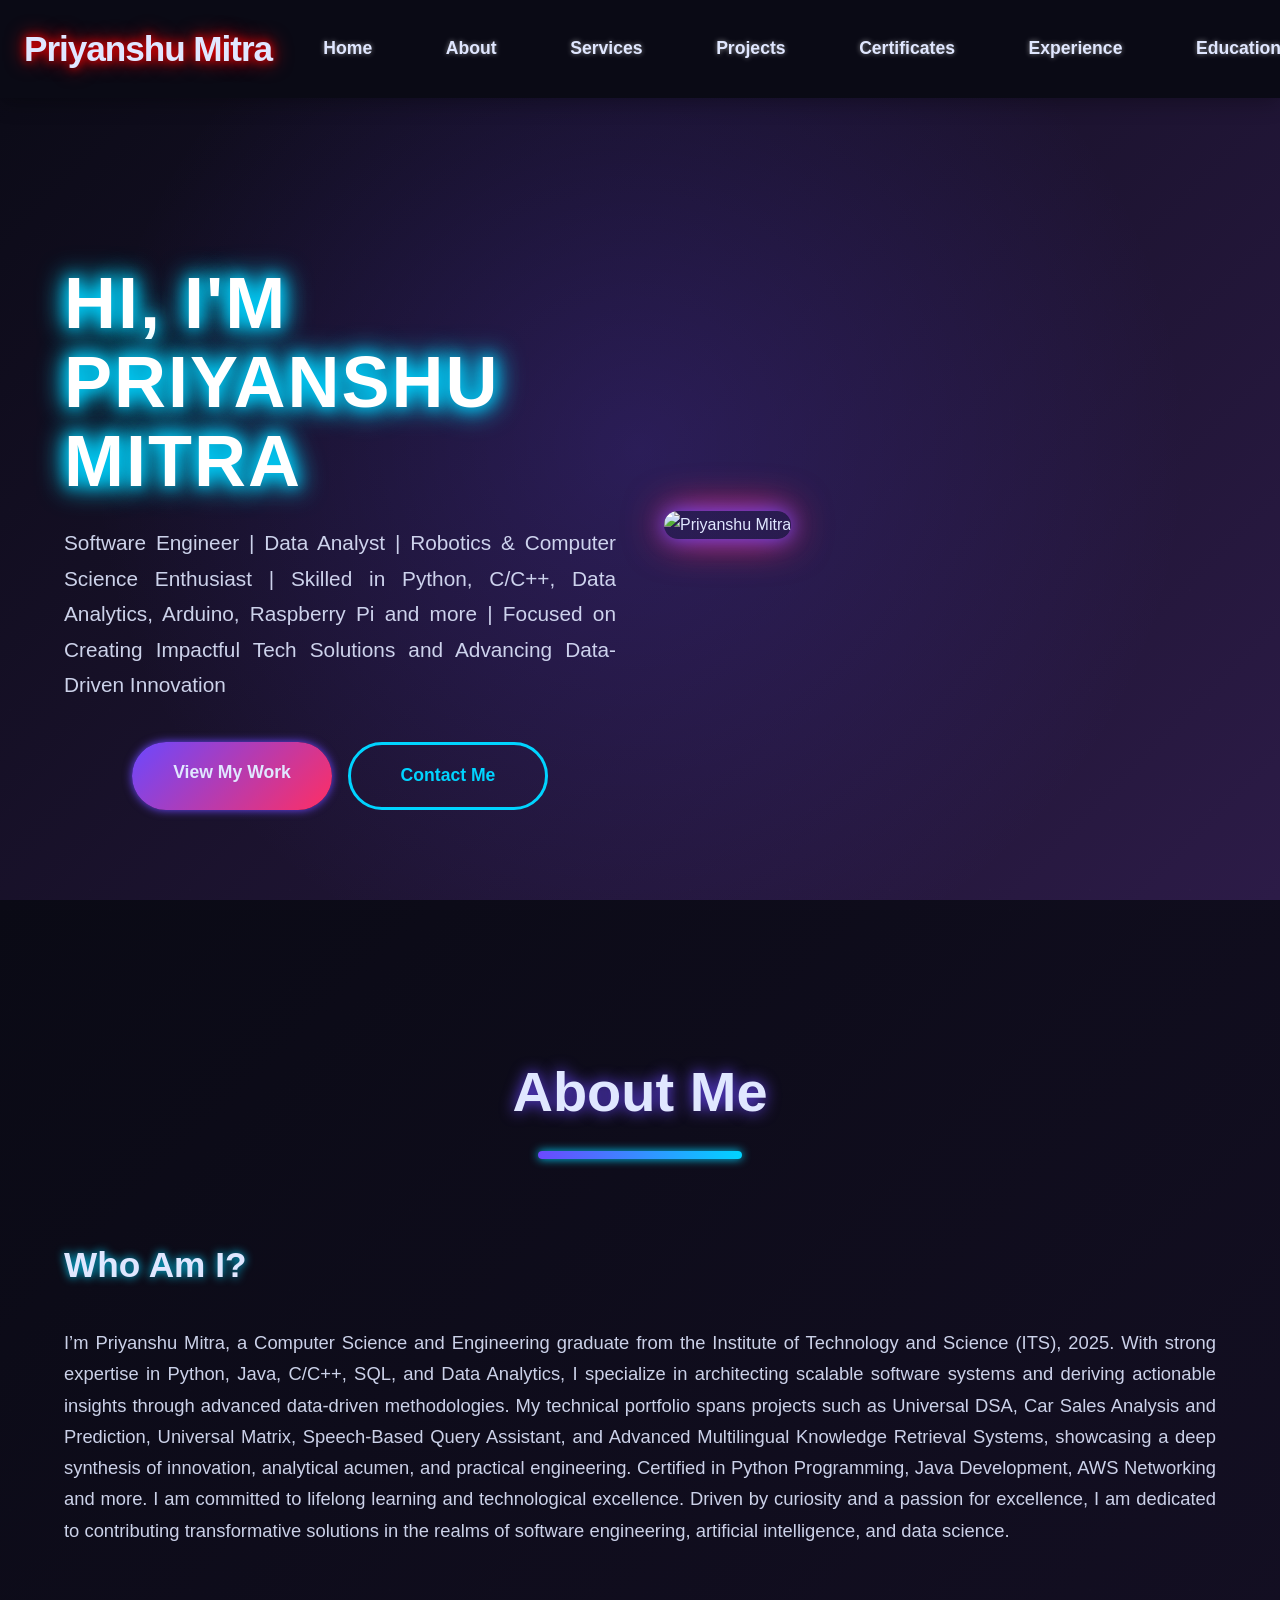
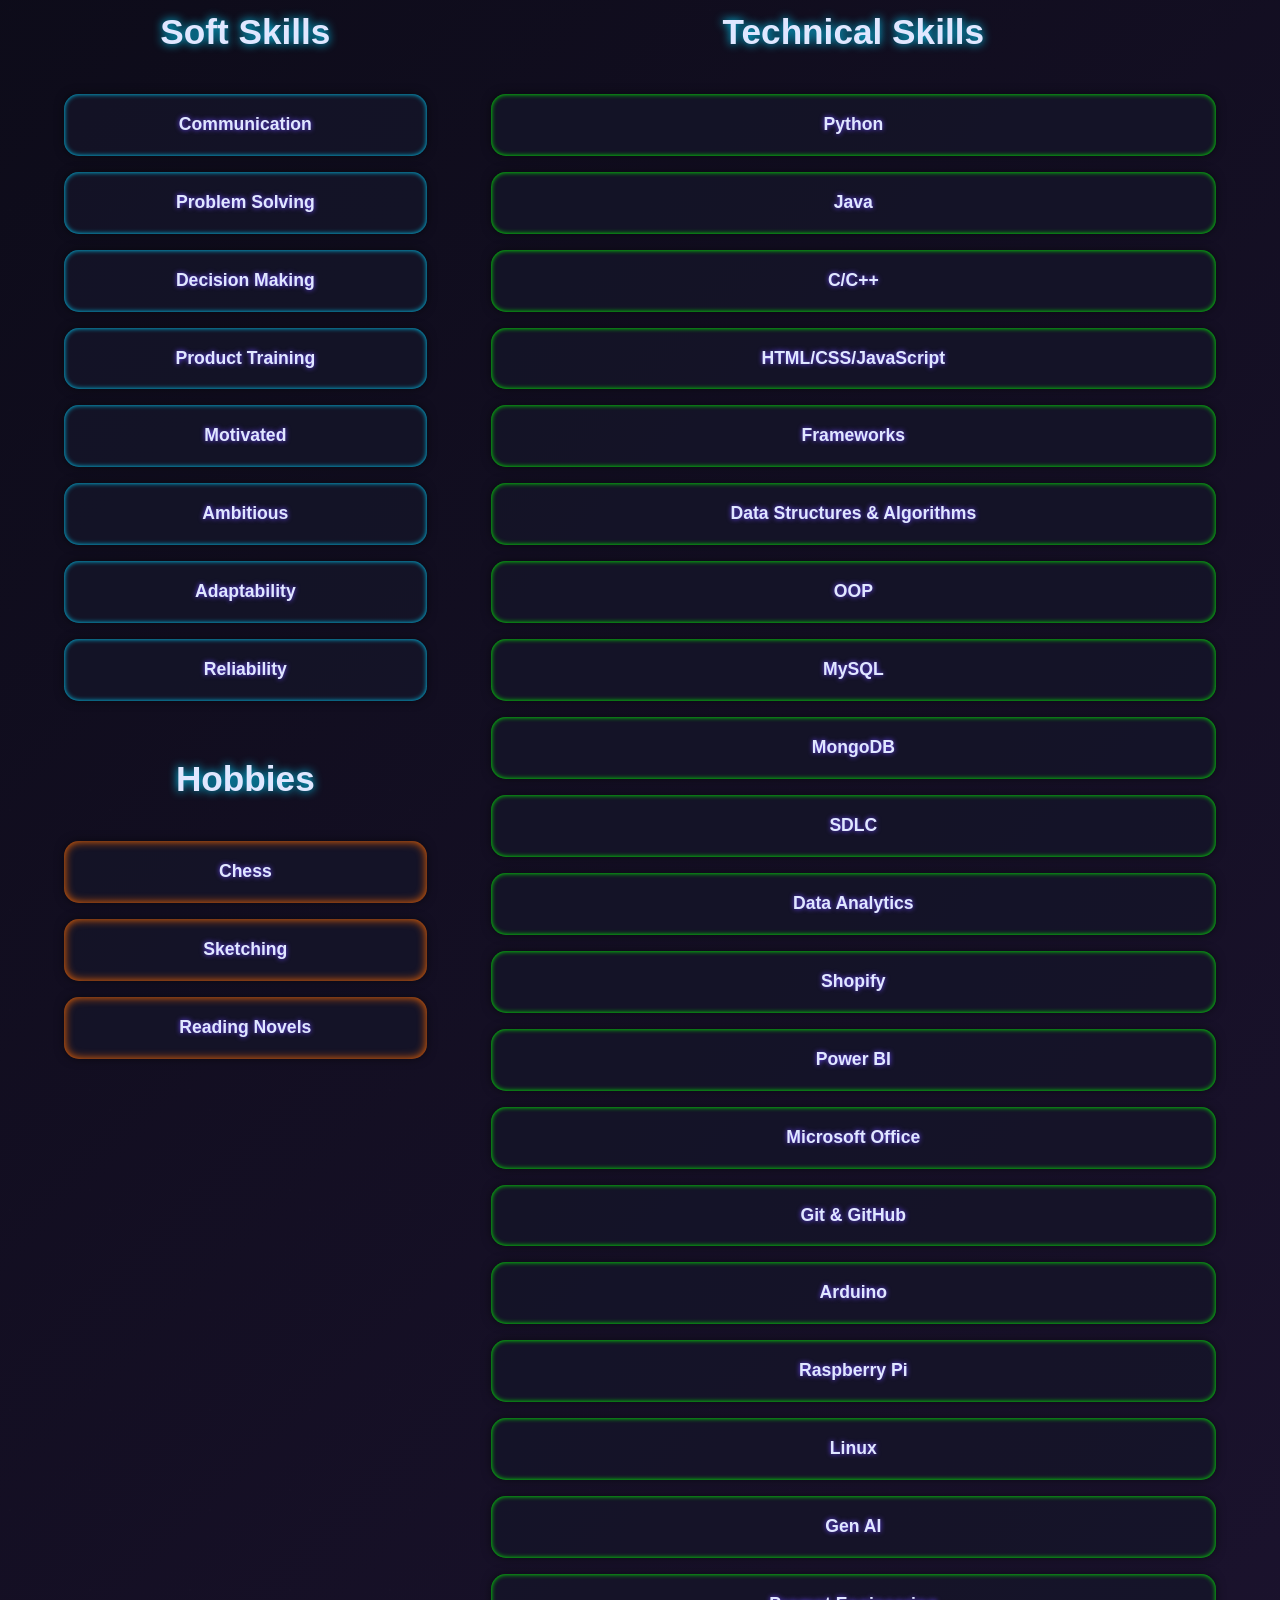
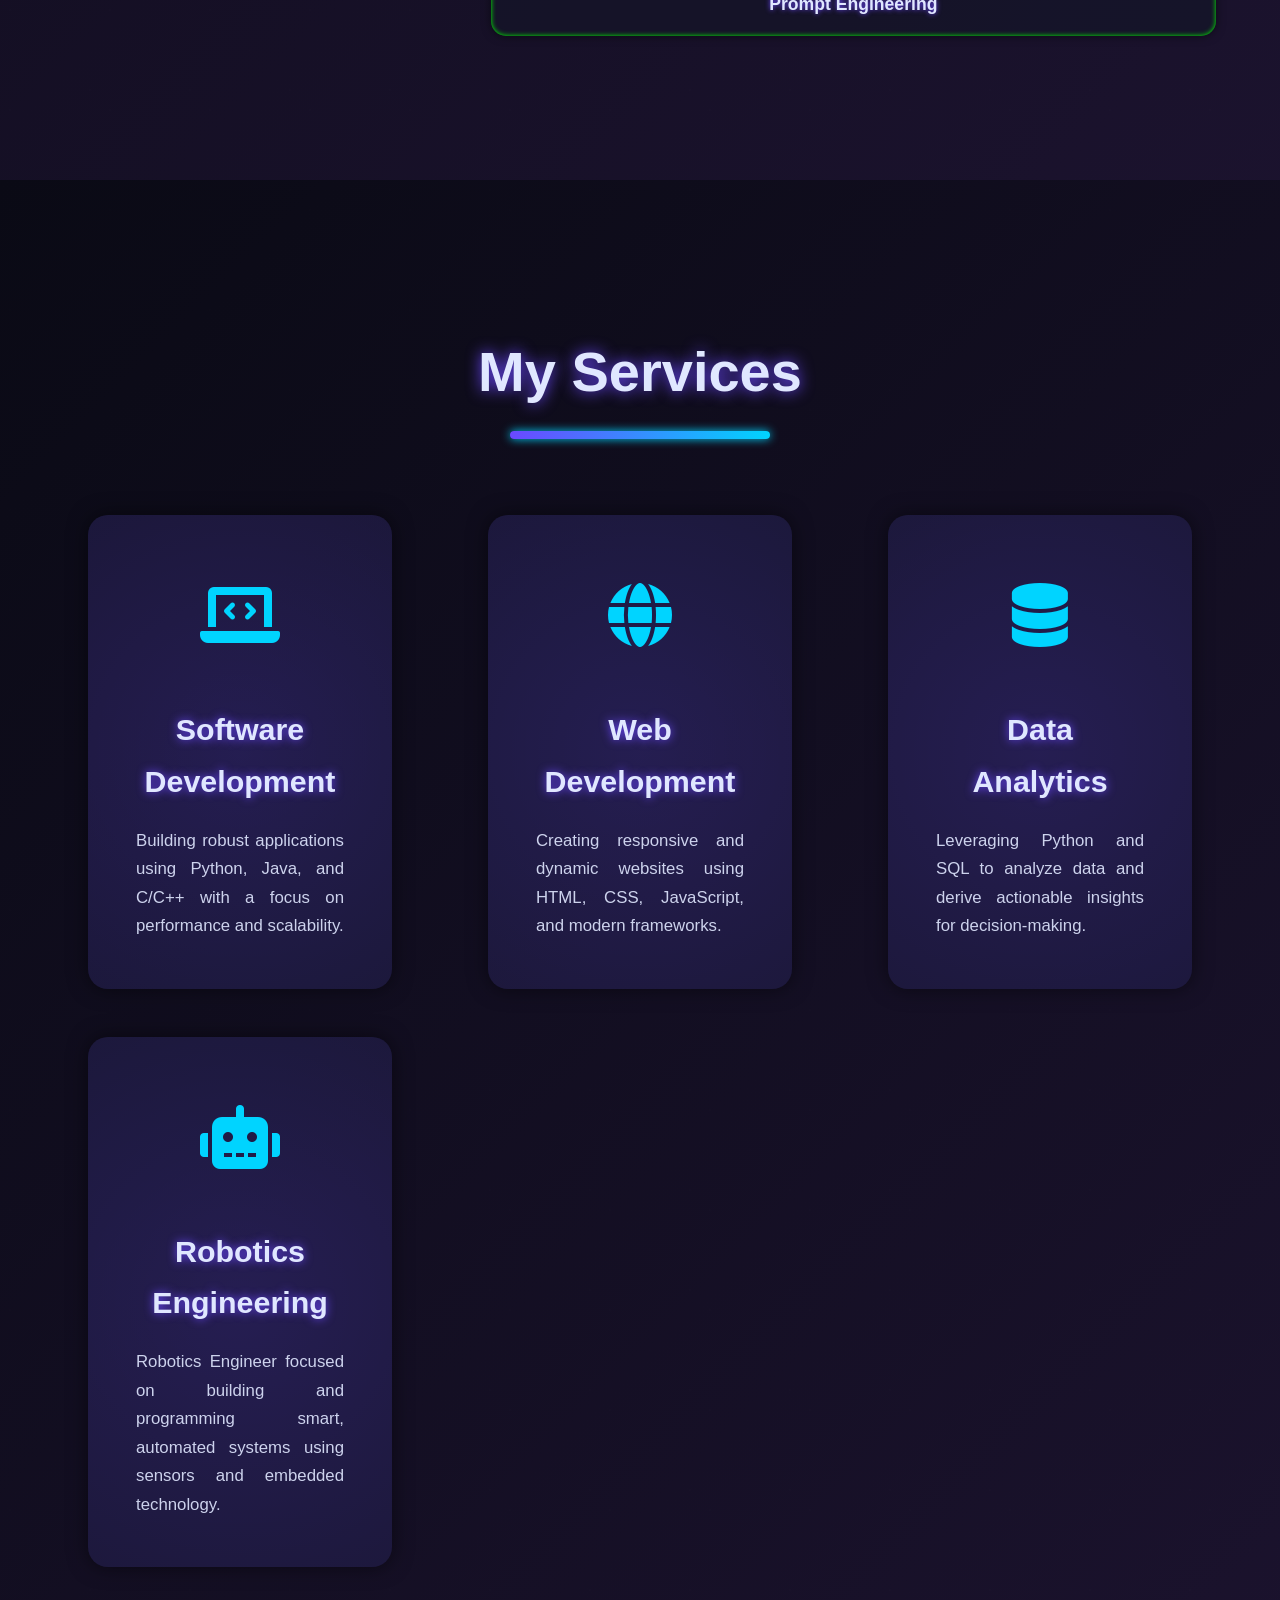
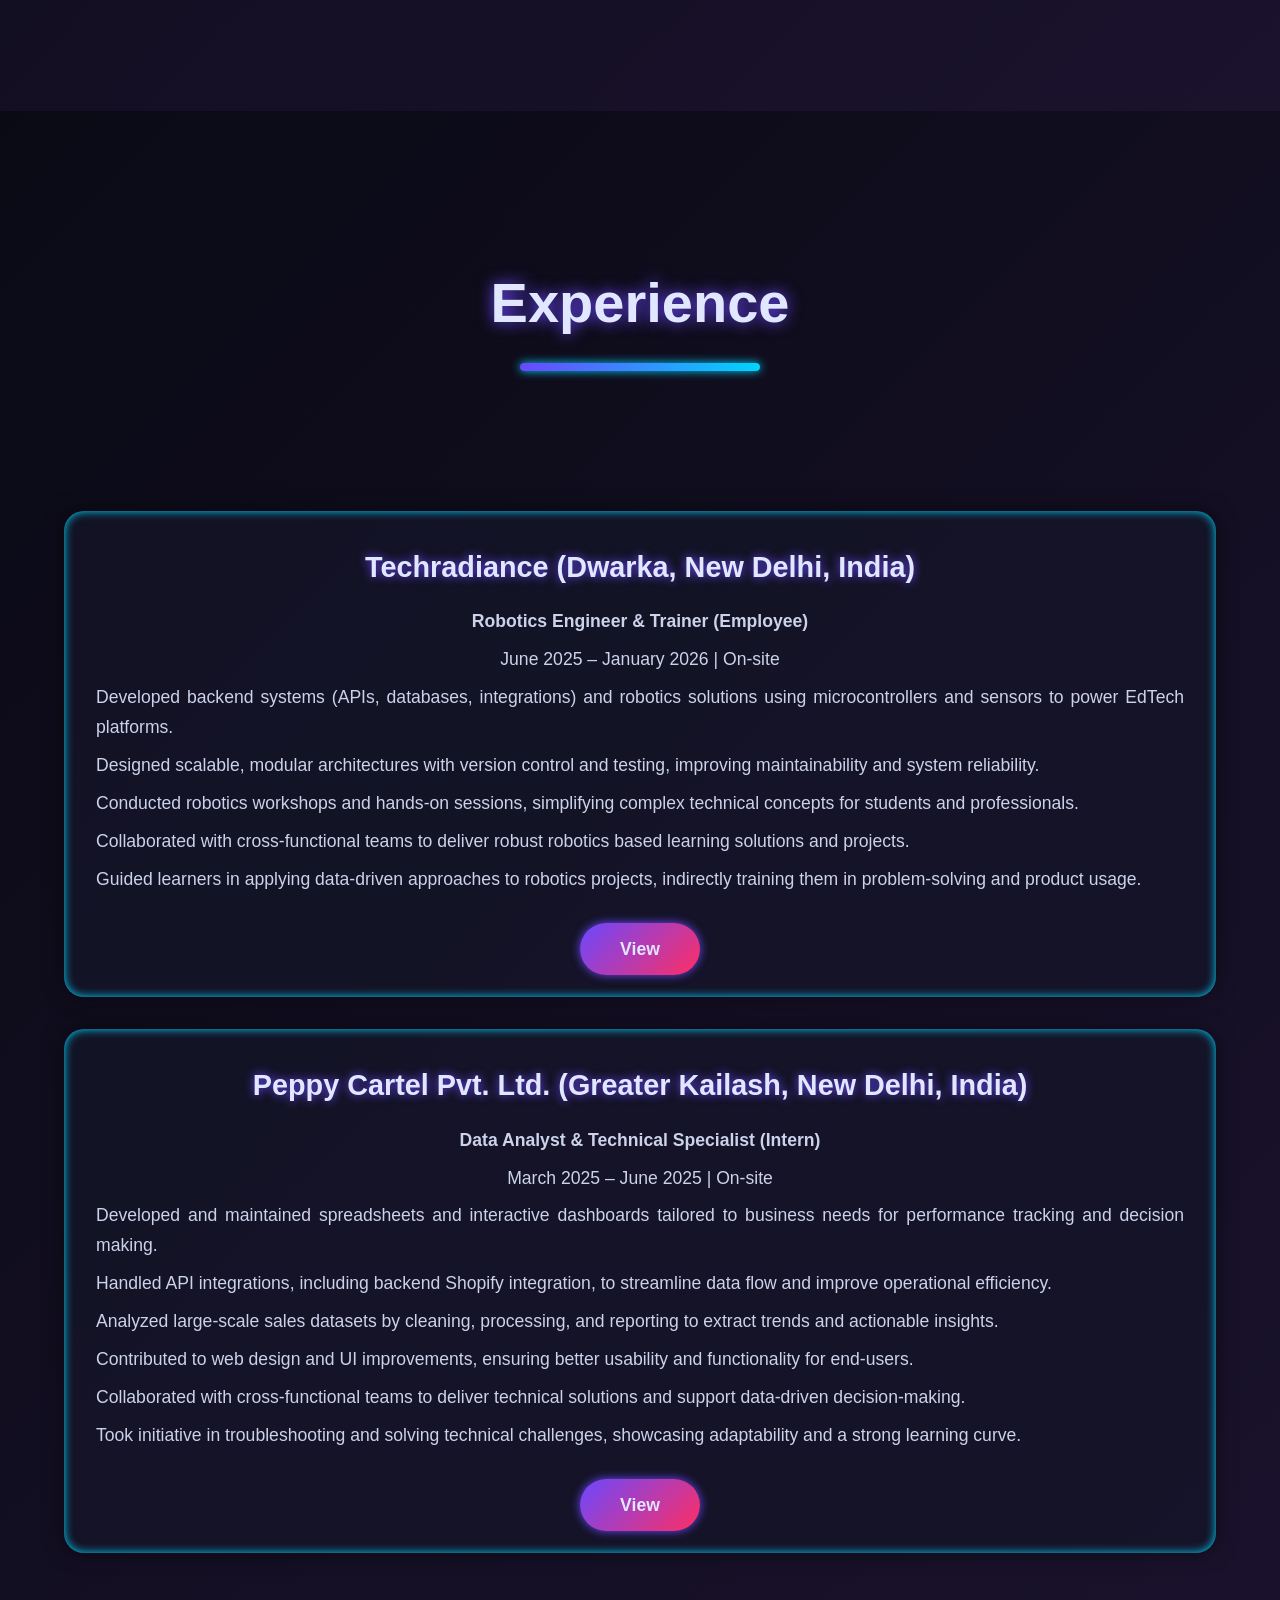
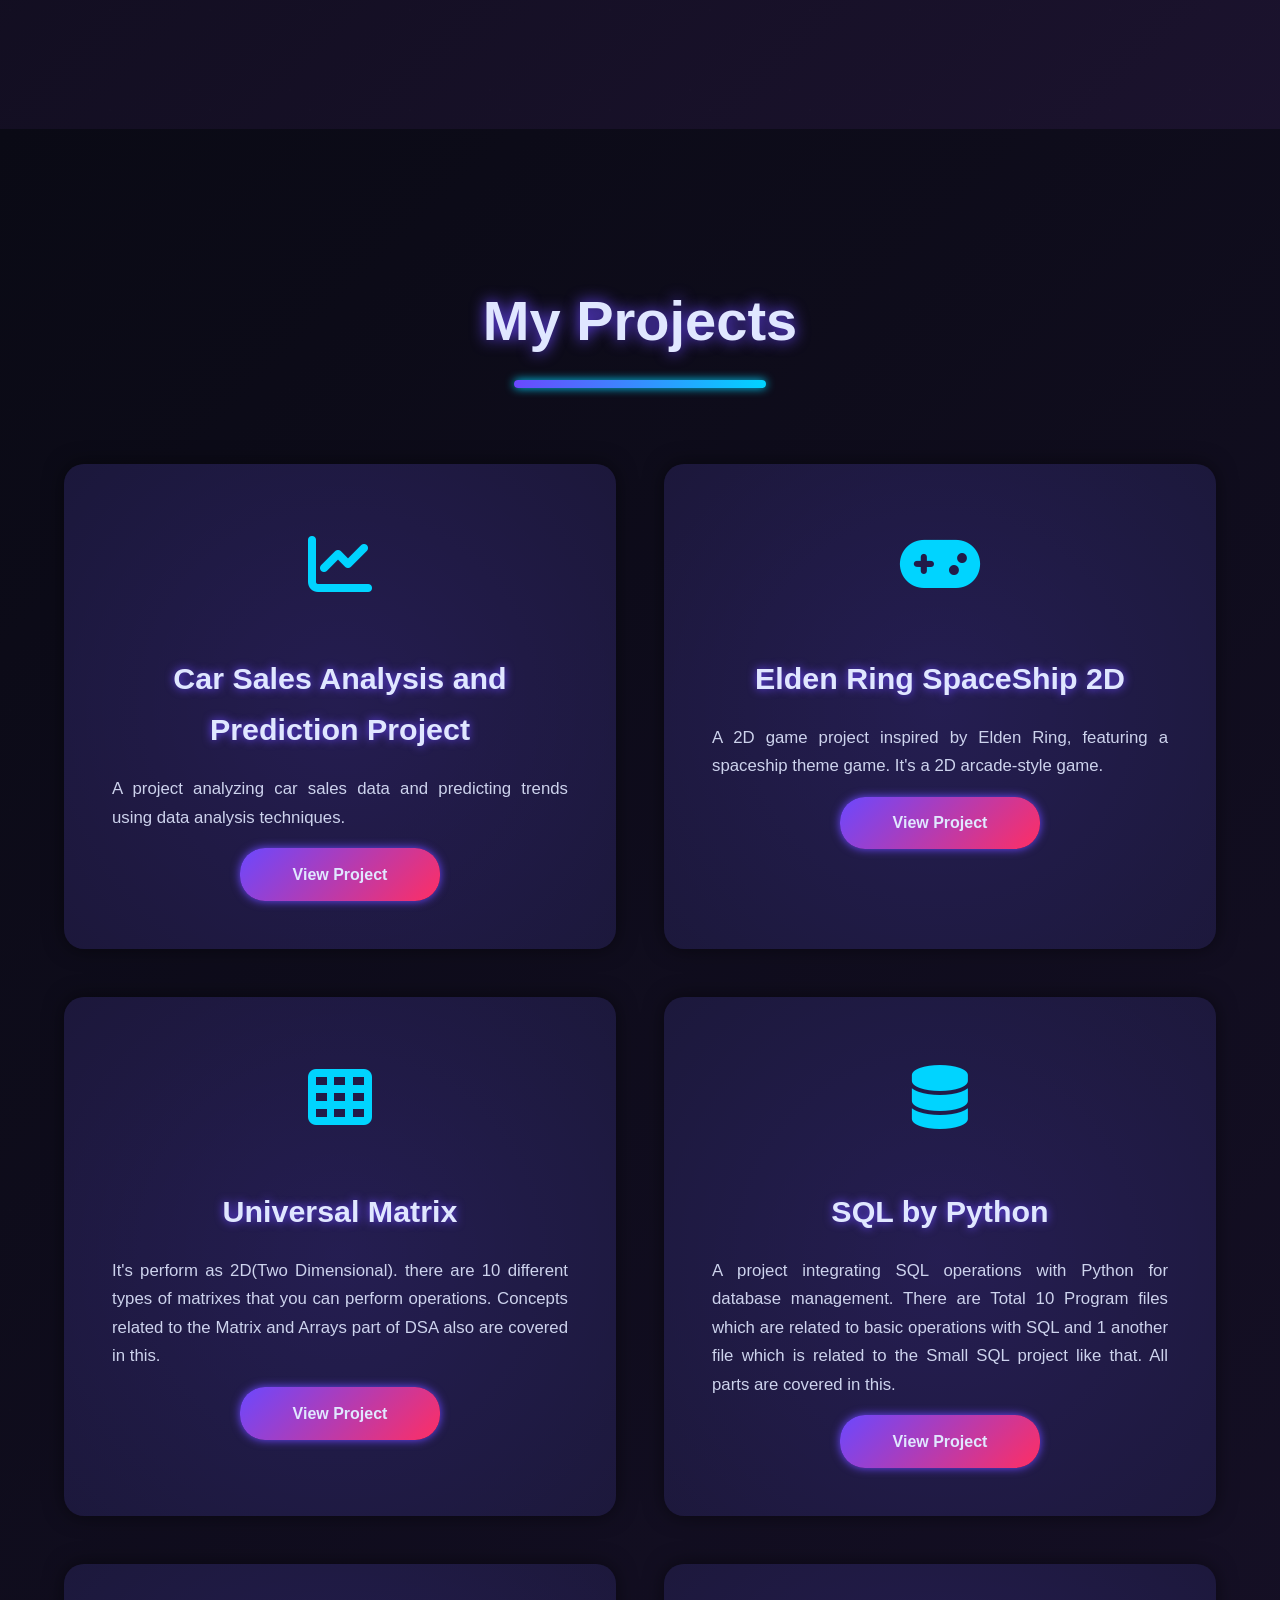
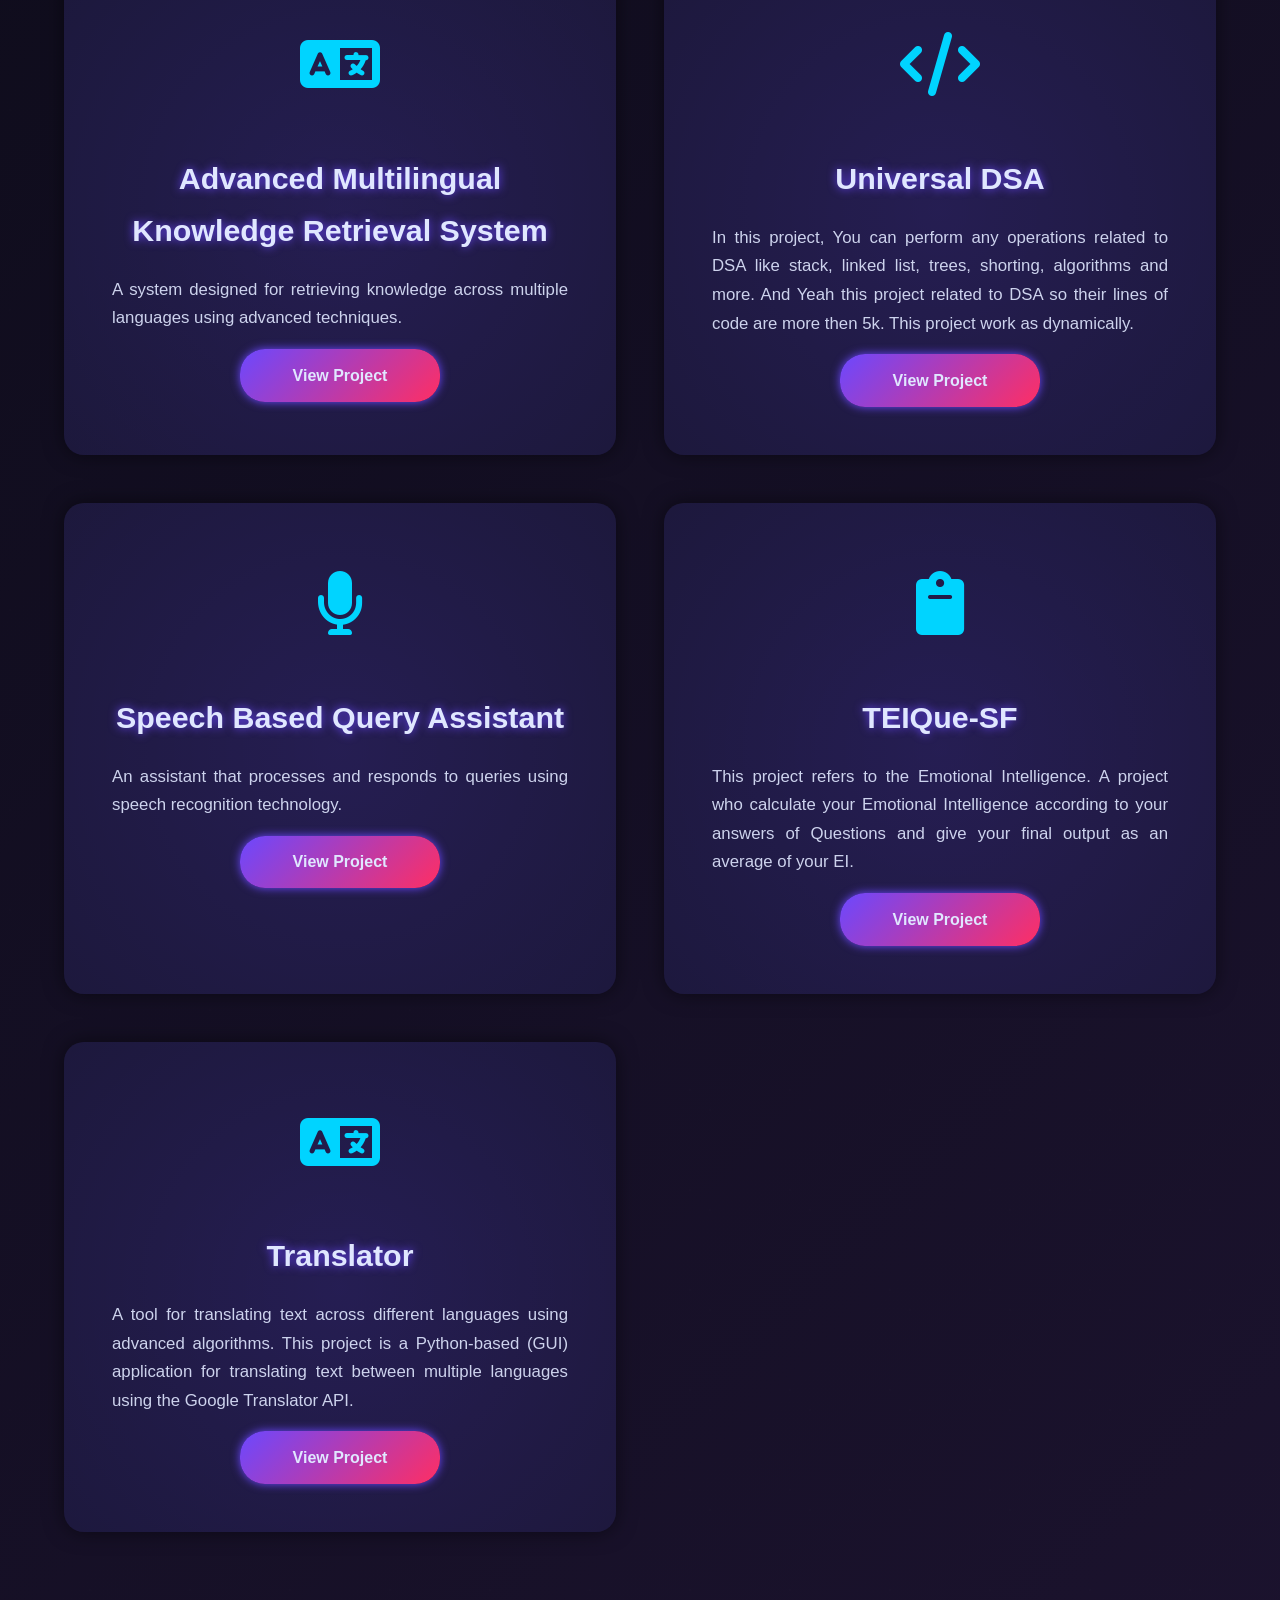
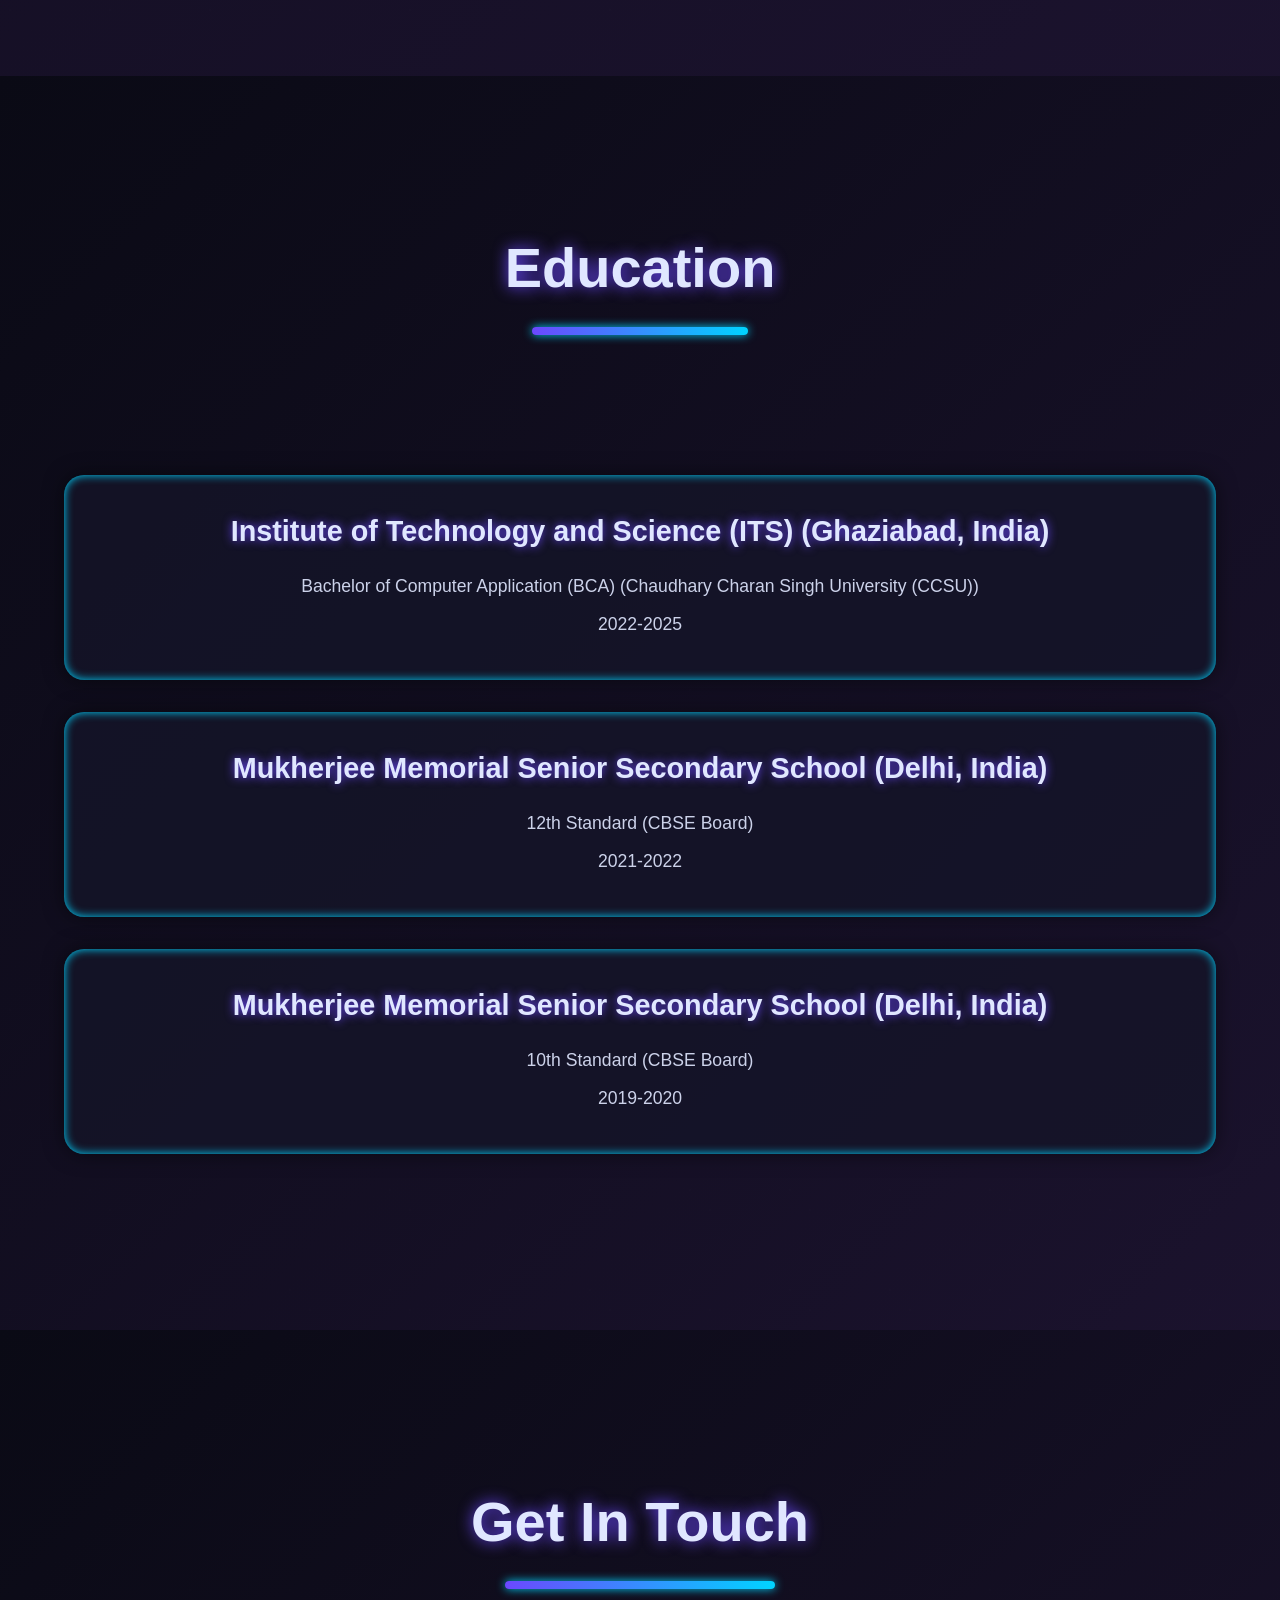
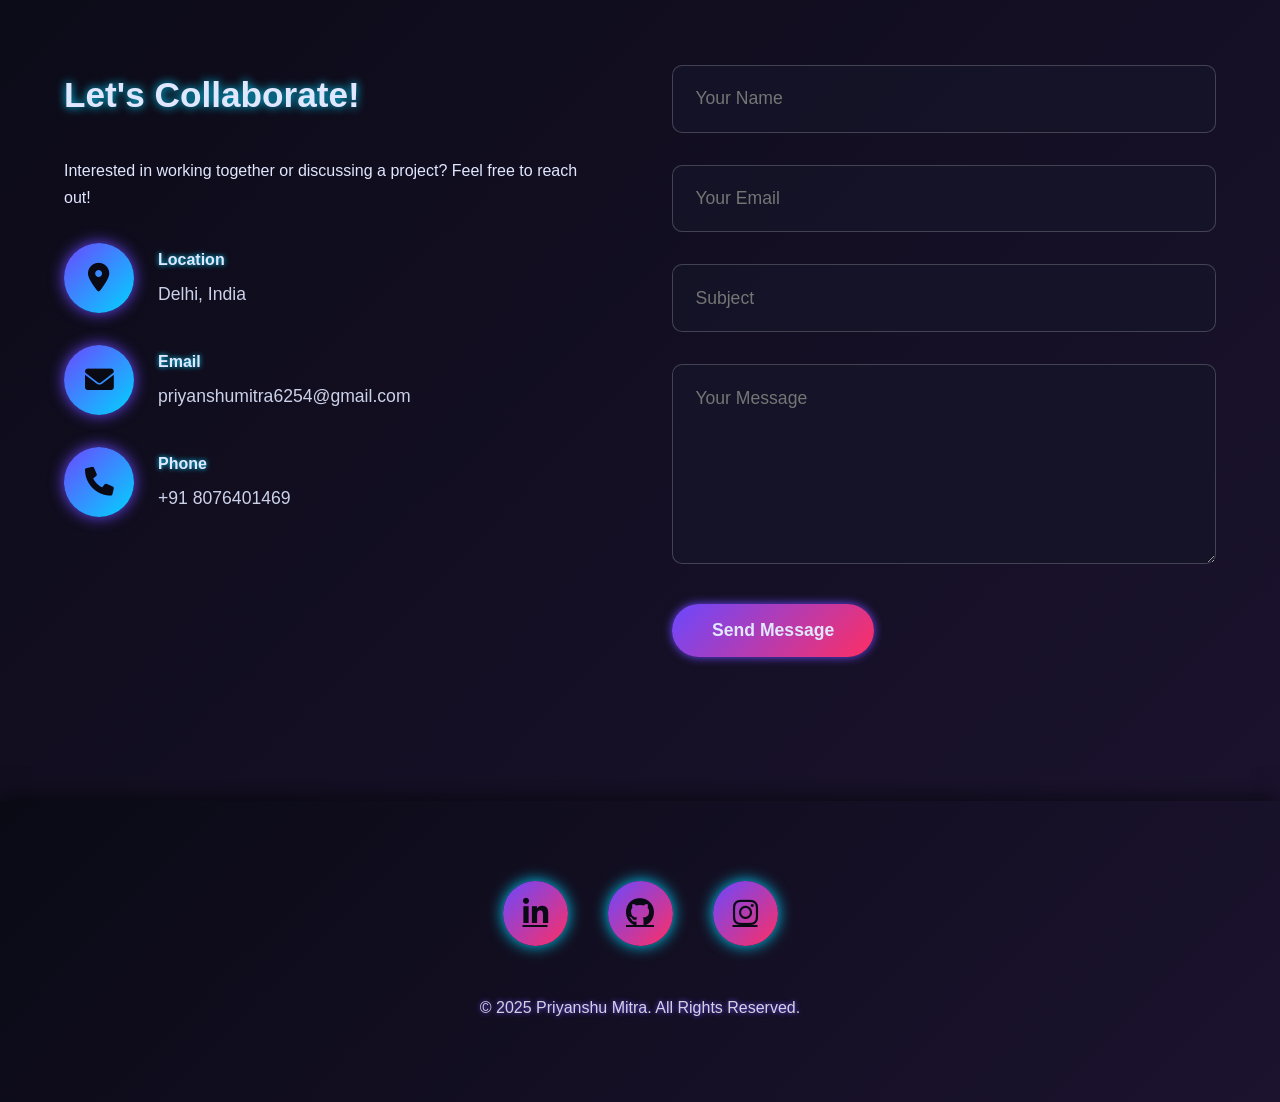
==== commit d10fe2ce: "Update job title and duration in education section" ====
--- a/index.html
+++ b/index.html
@@ -1048,8 +1048,8 @@
         <div class="education-container">
             <div class="education-item">
                 <h3>Techradiance (Dwarka, New Delhi, India)</h3>
-                <p><strong>Robotics & Backend Developer (Employee)</strong></p>
-                <p>June 2025 – Present | On-site</p>
+                <p><strong>Robotics Engineer & Trainer (Employee)</strong></p>
+                <p>June 2025 – January 2026 | On-site</p>
                 <p>Developed backend systems (APIs, databases, integrations) and robotics solutions using microcontrollers and sensors to power EdTech platforms.</p>
                 <p>Designed scalable, modular architectures with version control and testing, improving maintainability and system reliability.</p>
                 <p>Conducted robotics workshops and hands-on sessions, simplifying complex technical concepts for students and professionals.</p>
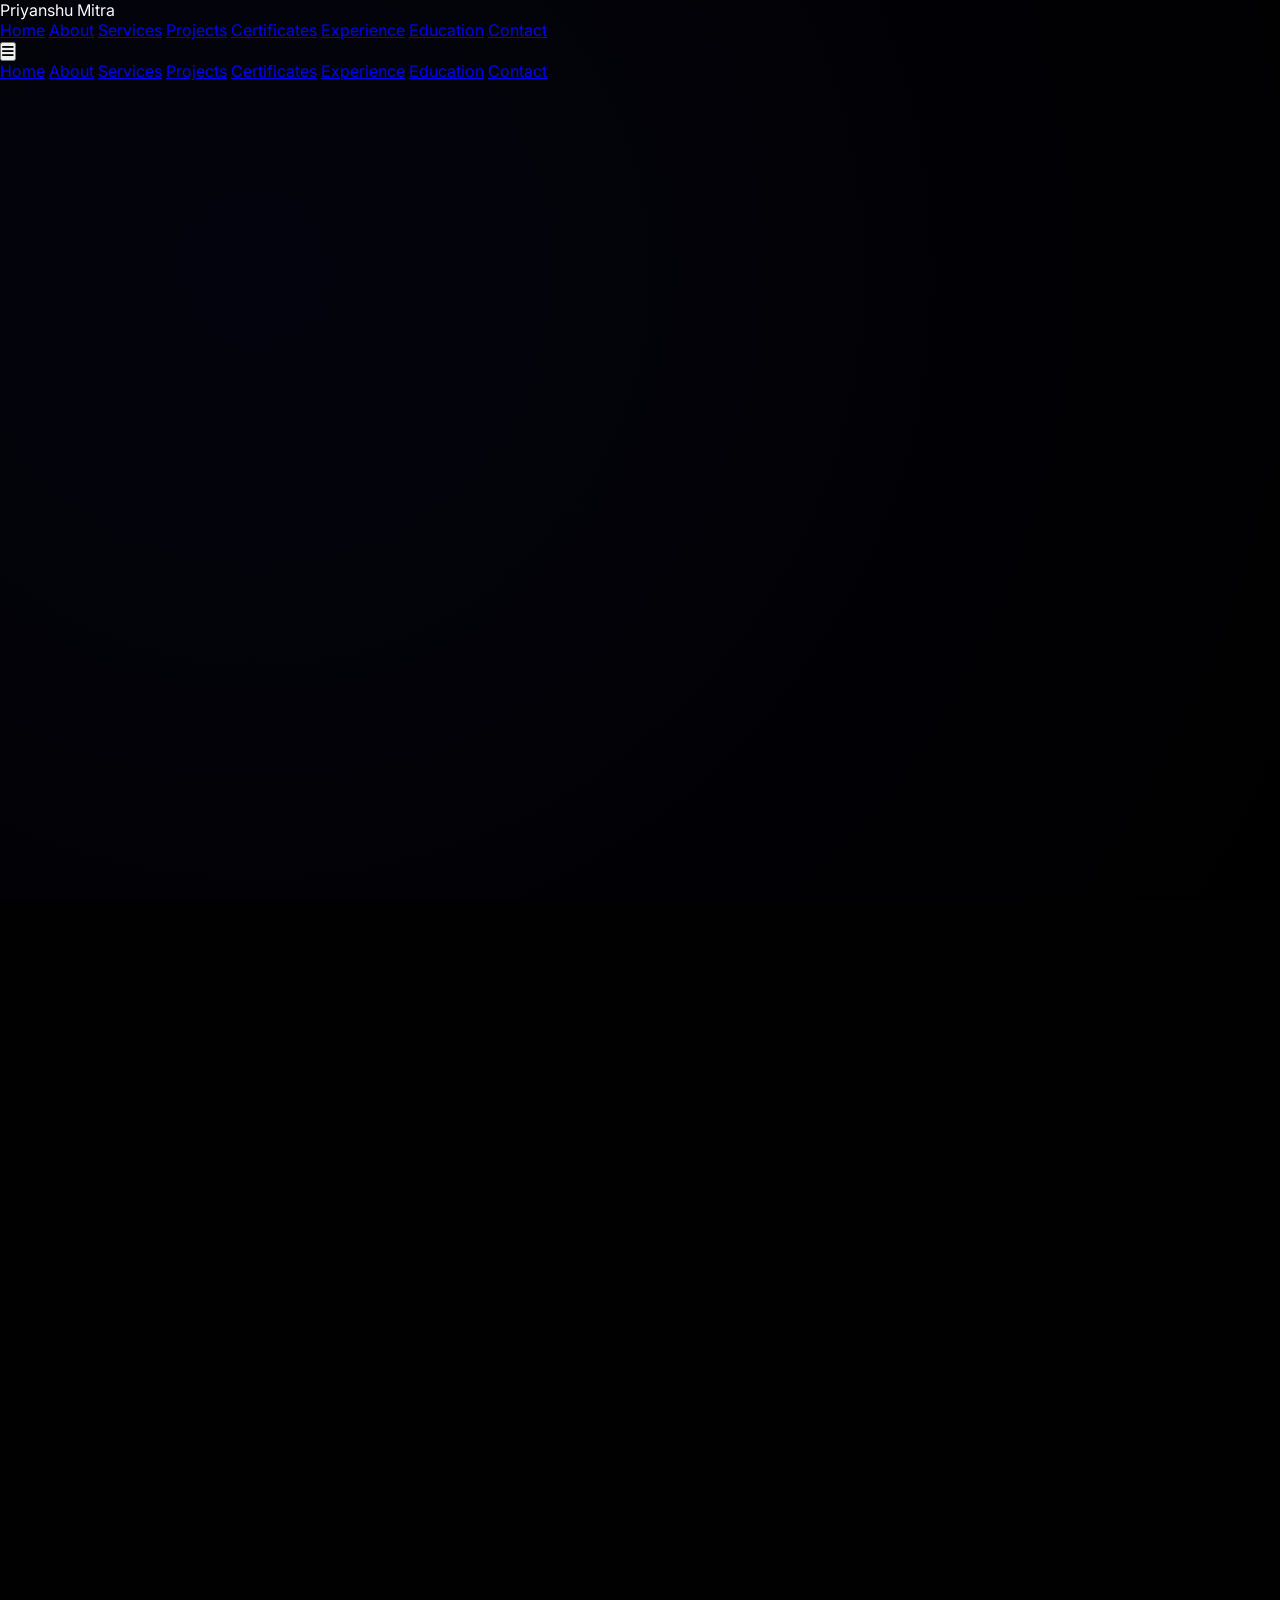
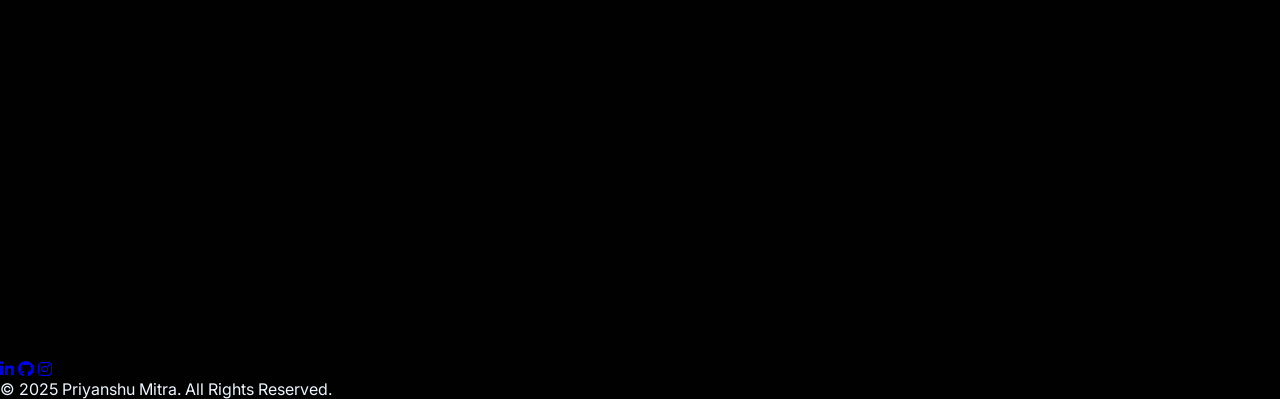
==== commit 175e08c2: "Update index.html" ====
--- a/index.html
+++ b/index.html
@@ -2,1370 +2,738 @@
 <html lang="en">
 <head>
     <meta charset="UTF-8">
-    <meta name="viewport" content="width=device-width, initial-scale=1.0">
-    <title>Priyanshu Mitra - Portfolio | Computer Science Enthusiast</title>
+    <meta name="viewport" content="width=device-width, initial-scale=1.0, viewport-fit=cover">
+    <title>Priyanshu Mitra - Robotics Engineer & Software Developer</title>
+    <link rel="icon" type="image/x-icon" href="/favicon.ico">
+    <!-- Tailwind CSS + Font Awesome + Google Fonts -->
+    <script src="https://cdn.tailwindcss.com"></script>
     <link rel="stylesheet" href="https://cdnjs.cloudflare.com/ajax/libs/font-awesome/6.0.0-beta3/css/all.min.css">
+    <link href="https://fonts.googleapis.com/css2?family=Inter:opsz,wght@14..32,300;14..32,400;14..32,600;14..32,700;14..32,800&family=Orbitron:wght@400;500;600;700;800&display=swap" rel="stylesheet">
+    <!-- AOS Library -->
+    <link href="https://unpkg.com/aos@2.3.1/dist/aos.css" rel="stylesheet">
+    <!-- Lenis Smooth Scroll -->
+    <link rel="stylesheet" href="https://unpkg.com/lenis@1.1.20/dist/lenis.css">
+    <script src="https://unpkg.com/lenis@1.1.20/dist/lenis.min.js"></script>
+    <!-- Vanilla Tilt -->
+    <script src="https://cdnjs.cloudflare.com/ajax/libs/vanilla-tilt/1.8.0/vanilla-tilt.min.js"></script>
     <style>
-        :root {
-            --primary: #6b48ff; /* Nebula purple */
-            --secondary: #ff2e63; /* Nebula pink */
-            --accent: #00d4ff; /* Nebula cyan */
-            --dark: #0a0a15; /* Deep space black */
-            --light: #e0e7ff; /* Starlight white */
-            --red-shadow: #ff0000; /* Red shadow for navigation bar */
-            --green-shadow: #00ff00; /* Green shadow for hobbies */
-        }
-
         * {
             margin: 0;
             padding: 0;
             box-sizing: border-box;
-            font-family: 'Inter', -apple-system, BlinkMacSystemFont, sans-serif;
-        }
-
+        }
         body {
-            line-height: 1.7;
-            color: var(--light);
-            background: var(--dark) url('data:image/svg+xml,%3Csvg xmlns="http://www.w3.org/2000/svg" width="100" height="100" viewBox="0 0 100 100"%3E%3Cg fill="%23ffffff" fill-opacity="0.05"%3E%3Ccircle cx="10" cy="10" r="1"/%3E%3Ccircle cx="90" cy="90" r="1"/%3E%3Ccircle cx="50" cy="50" r="0.5"/%3E%3C/g%3E%3C/svg%3E') repeat;
-            scroll-behavior: smooth;
+            font-family: 'Inter', sans-serif;
+            background: #010101;
+            color: #eef5ff;
             overflow-x: hidden;
         }
-
-        /* Nebula Header (Navigation) */
-        nav {
-            background: var(--dark);
-            box-shadow: 0 4px 20px rgba(0,0,0,0.3);
+        /* Custom scrollbar (optional, Lenis overrides default) */
+        ::-webkit-scrollbar { width: 6px; }
+        ::-webkit-scrollbar-track { background: #0f0f1f; }
+        ::-webkit-scrollbar-thumb { background: #6b48ff; border-radius: 10px; }
+
+        /* Canvas Background - Robotics/Tech Animation */
+        #robotics-canvas {
             position: fixed;
-            width: 100%;
-            z-index: 1000;
-            top: 0;
-        }
-
-        .nav-container {
-            display: flex;
-            align-items: center;
-            justify-content: space-between;
-            padding: 1.2rem 1.5rem;
-            max-width: 100%;
-            margin: 0 auto;
-            gap: 2rem;
-            flex-wrap: nowrap;
-            overflow: visible;
-        }
-
-        .logo {
-            font-size: 2.2rem;
-            font-weight: 900;
-            color: var(--light);
-            letter-spacing: -0.03em;
-            text-shadow: 0 0 10px var(--red-shadow), 0 0 20px var(--red-shadow);
-            white-space: nowrap;
-            flex-shrink: 0;
-        }
-
-        .nav-links {
-            display: flex;
-            gap: 2.2rem;
-            flex-shrink: 1;
-            flex-wrap: nowrap;
-            white-space: nowrap;
-            overflow: visible;
-        }
-
-        .nav-links a {
-            text-decoration: none;
-            color: var(--light);
-            font-weight: 700;
-            font-size: 1.1rem;
-            padding: 0.6rem 1.2rem;
-            border-radius: 25px;
-            transition: all 0.3s ease;
-            text-shadow: 0 0 5px rgba(255,255,255,0.5);
-            position: relative;
-            z-index: 1;
-        }
-
-        .nav-links a:hover {
-            color: var(--accent);
-            transform: scale(1.1);
-            box-shadow: 0 0 15px var(--accent);
-        }
-
-        .hamburger {
-            display: none;
-            font-size: 2rem;
-            color: var(--light);
-            cursor: pointer;
-            z-index: 2;
-            text-shadow: 0 0 10px var(--red-shadow);
-        }
-
-        /* Hero Section */
-        .hero {
-            min-height: 100vh;
-            display: flex;
-            align-items: center;
-            padding: 0 5%;
-            background: linear-gradient(135deg, rgba(10,10,21,0.95), rgba(50,30,80,0.85));
-            position: relative;
-            overflow: hidden;
-            padding-top: 150px; /* Increased padding to create gap */
-        }
-
-        .hero::before {
-            content: '';
-            position: absolute;
             top: 0;
             left: 0;
             width: 100%;
             height: 100%;
-            background: radial-gradient(circle, rgba(107,72,255,0.2), transparent 70%);
-            z-index: 0;
-        }
-
-        .hero-content {
-            max-width: 1400px;
-            margin: 0 auto;
-            display: grid;
-            grid-template-columns: 1fr 1fr;
-            gap: 3rem;
-            align-items: center;
-            position: relative;
-            z-index: 1;
-            animation: fadeInUp 1s ease-out;
-            width: 100%; /* Ensure content doesn't overflow viewport */
-        }
-
-        @keyframes fadeInUp {
-            from { opacity: 0; transform: translateY(50px); }
-            to { opacity: 1; transform: translateY(0); }
-        }
-
-        .hero-text h1 {
-            font-size: 4.5rem;
-            font-weight: 900;
-            margin-bottom: 1.5rem;
-            color: white;
-            line-height: 1.1;
-            text-shadow: 0 0 15px var(--accent), 0 0 25px var(--accent), 0 0 30px var(--accent);
-            text-transform: uppercase;
-            letter-spacing: 2px;
-        }
-
-        .hero-text h1 span {
-            color: white;
-            text-shadow: 0 0 15px var(--accent), 0 0 25px var(--accent), 0 0 30px var(--accent);
-        }
-
-        .hero-text p {
-            font-size: 1.3rem;
-            margin-bottom: 2.5rem;
-            color: var(--light);
-            max-width: 650px;
-            opacity: 0.9;
-            text-align: justify; /* Added justified alignment */
-        }
-
-        .hero-buttons {
-            display: flex;
-            flex-wrap: wrap; /* Allow buttons to wrap on smaller screens */
-            gap: 1rem; /* Add spacing between buttons */
-            justify-content: center; /* Center buttons in mobile view */
-        }
-
-        .btn {
-            background: linear-gradient(135deg, var(--primary), var(--secondary));
-            color: var(--light);
-            padding: 1rem 2.5rem;
-            border-radius: 50px;
-            text-decoration: none;
-            font-weight: 700;
-            font-size: 1.1rem;
-            border: none;
-            cursor: pointer;
-            box-shadow: 0 0 10px var(--primary);
-            position: relative;
-            z-index: 10;
-            pointer-events: auto;
-            flex: 0 1 auto; /* Prevent buttons from stretching */
-            min-width: 200px; /* Ensure buttons don't shrink too much */
-            text-align: center; /* Center text inside buttons */
-        }
-
-        .btn-outline {
-            background: transparent;
-            border: 3px solid var(--accent);
-            color: var(--accent);
-            box-shadow: none;
-        }
-
-        .hero-image img {
-            max-width: 100%;
-            border-radius: 25px;
-            box-shadow: 0 0 20px var(--primary), 0 0 40px var(--secondary);
-            transition: transform 0.5s ease, filter 0.3s ease;
-        }
-
-        .hero-image img:hover {
-            transform: scale(1.06);
-            filter: brightness(1.2);
-        }
-
-        /* About Section */
-        .section {
-            padding: 9rem 5%;
-            position: relative;
-            background: linear-gradient(135deg, rgba(10,10,21,0.95), rgba(30,20,50,0.85));
-        }
-
-        .section-title {
-            text-align: center;
-            margin-bottom: 6rem;
-        }
-
-        .section-title h2 {
-            font-size: 3.5rem;
-            font-weight: 900;
-            color: var(--light);
-            position: relative;
-            display: inline-block;
-            text-shadow: 0 0 15px var(--primary);
-        }
-
-        .section-title h2::after {
-            content: '';
-            width: 80%;
-            height: 8px;
-            background: linear-gradient(90deg, var(--primary), var(--accent));
-            bottom: -20px;
-            left: 10%;
-            border-radius: 4px;
-            position: absolute;
-            box-shadow: 0 0 10px var(--accent);
-        }
-
-        .about-container {
-            max-width: 1400px;
-            margin: 0 auto;
-            animation: fadeIn 1.5s ease-out;
-        }
-
-        @keyframes fadeIn {
-            from { opacity: 0; }
-            to { opacity: 1; }
-        }
-
-        .about-text h3 {
-            font-size: 2.2rem;
-            font-weight: 800;
-            margin-bottom: 2rem;
-            color: var(--light);
-            text-shadow: 0 0 10px var(--accent);
-        }
-
-        .about-text p {
-            margin-bottom: 1.8rem;
-            color: var(--light);
-            font-size: 1.15rem;
-            opacity: 0.9;
-            text-align: justify; /* Added justified alignment */
-        }
-
-        /* Skills Section Layout */
-        .skills-section {
-            display: grid;
-            grid-template-columns: 1fr 2fr;
-            gap: 4rem;
-            margin-top: 3.5rem;
-        }
-
-        .soft-skills h3, .skills h3, .hobbies h3 {
-            font-size: 2.2rem;
-            font-weight: 800;
-            margin-bottom: 2rem;
-            color: var(--light);
-            text-shadow: 0 0 10px var(--accent);
-            text-align: center;
-        }
-
-        .skill-buttons {
-            display: flex;
-            flex-direction: column;
-            gap: 1rem;
-        }
-
-        .soft-skills .skill-button {
+            z-index: -2;
             display: block;
-            padding: 1rem;
-            font-weight: 700;
-            font-size: 1.1rem;
-            color: var(--light);
-            background: rgba(20,20,40,0.8);
-            border-radius: 15px;
-            text-align: center;
-            text-shadow: 0 0 5px var(--primary);
-            box-shadow: 0 0 10px rgba(0,0,0,0.5), 0 0 5px var(--accent) inset;
-            transition: transform 0.3s ease, box-shadow 0.3s ease;
-        }
-
-        .soft-skills .skill-button:hover {
-            transform: translateY(-5px);
-            box-shadow: 0 0 15px var(--accent), 0 0 10px var(--accent) inset;
-        }
-
-        .hobbies {
-            margin-top: 3rem;
-        }
-
-        .hobbies .hobby-item {
-            display: block;
-            padding: 1rem;
-            font-weight: 700;
-            font-size: 1.1rem;
-            color: var(--light);
-            background: rgba(20,20,40,0.8);
-            border-radius: 15px;
-            text-align: center;
-            text-shadow: 0 0 5px var(--primary);
-            box-shadow: 0 0 10px rgba(0,0,0,0.5), 0 0 10px #ff6b02 inset;
-            transition: transform 0.3s ease, box-shadow 0.3s ease;
-        }
-
-        .hobbies .hobby-item:hover {
-            transform: translateY(-5px);
-            box-shadow: 0 0 20px #ff6b02, 0 0 15px #ff6b02 inset;
-        }
-
-        .skill-item {
-            margin-bottom: 2rem;
-        }
-
-        .skill-name {
-            display: flex;
-            justify-content: space-between;
-            margin-bottom: 0.7rem;
-            font-weight: 700;
-            font-size: 1.1rem;
-            color: var(--light);
-            text-shadow: 0 0 5px var(--primary);
-        }
-
-        .skill-bar {
-            height: 14px;
-            background-color: rgba(255,255,255,0.1);
-            border-radius: 7px;
-            overflow: hidden;
-            box-shadow: inset 0 0 5px rgba(0,0,0,0.5);
-        }
-
-        .skill-progress {
+        }
+        /* Overlay for better readability */
+        .overlay {
+            position: fixed;
+            top: 0;
+            left: 0;
+            width: 100%;
             height: 100%;
-            background: linear-gradient(90deg, var(--primary), var(--accent));
-            border-radius: 7px;
-            transition: width 1.5s ease-in-out;
-            box-shadow: 0 0 10px var(--accent);
-        }
-
-        /* Services Section */
-        .services {
-            background: linear-gradient(135deg, rgba(10,10,21,0.95), rgba(30,20,50,0.85));
-            padding: 9rem 5%;
-        }
-
-        .services-container {
-            display: grid;
-            grid-template-columns: repeat(auto-fit, minmax(340px, 1fr));
-            gap: 3rem;
-            max-width: 1400px;
-            margin: 0 auto;
-        }
-
-        .service-card {
-            background: rgba(20,20,40,0.8);
-            padding: 3rem;
-            border-radius: 20px;
-            box-shadow: 0 0 20px rgba(0,0,0,0.5);
-            transition: transform 0.5s ease, box-shadow 0.5s ease;
-            text-align: center;
+            background: radial-gradient(circle at 20% 30%, rgba(5,5,20,0.65), rgba(0,0,0,0.85));
+            z-index: -1;
+        }
+
+        /* Glass card with advanced hover */
+        .glass-card {
+            background: rgba(10, 10, 25, 0.5);
+            backdrop-filter: blur(12px);
+            border-radius: 2rem;
+            border: 1px solid rgba(107, 72, 255, 0.3);
+            transition: all 0.4s cubic-bezier(0.2, 0.9, 0.4, 1.1);
             position: relative;
             overflow: hidden;
-            /* Ensure equal spacing on both sides */
-            margin: 0 1.5rem; /* Uniform margin on left and right */
-        }
-
-        .service-card::before {
+        }
+        .glass-card::before {
             content: '';
             position: absolute;
-            top: -50%;
-            left: -50%;
-            width: 200%;
-            height: 200%;
-            background: radial-gradient(circle, rgba(107,72,255,0.2), transparent);
-            transition: all 0.5s ease;
+            inset: 0;
+            background: linear-gradient(125deg, rgba(107,72,255,0.1), rgba(0,212,255,0.1));
+            opacity: 0;
+            transition: opacity 0.4s;
             pointer-events: none;
-            z-index: 0;
-        }
-
-        .service-card:hover::before {
-            transform: scale(1.2);
-        }
-
-        .service-card:hover {
-            transform: translateY(-15px) scale(1.02);
-            box-shadow: 0 0 30px var(--primary), 0 0 50px var(--secondary);
-        }
-
-        .service-icon {
-            font-size: 4rem;
-            color: var(--accent);
-            margin-bottom: 2rem;
-            transition: transform 0.4s ease, color 0.4s ease;
-            position: relative;
-            z-index: 1;
-        }
-
-        .service-card:hover .service-icon {
-            transform: rotate(10deg) scale(1.1);
-            color: var(--secondary);
-        }
-
-        .service-card h3 {
-            font-size: 1.9rem;
-            font-weight: 700;
-            margin-bottom: 1.2rem;
-            color: var(--light);
-            text-shadow: 0 0 10px var(--primary);
-            position: relative;
-            z-index: 1;
-        }
-
-        .service-card p {
-            color: var(--light);
-            font-size: 1.05rem;
-            opacity: 0.9;
-            position: relative;
-            z-index: 1;
-            text-align: justify; /* Added justified alignment */
-        }
-
-        /* Portfolio Section */
-        .portfolio-container {
-            display: grid;
-            grid-template-columns: repeat(auto-fit, minmax(360px, 1fr));
-            gap: 3rem;
-            max-width: 1400px;
-            margin: 0 auto;
-        }
-
-        .portfolio-item {
-            background: rgba(20,20,40,0.8);
-            padding: 3rem;
-            border-radius: 20px;
-            box-shadow: 0 0 20px rgba(0,0,0,0.5);
-            transition: transform 0.5s ease, box-shadow 0.5s ease;
-            text-align: center;
-            position: relative;
-            overflow: hidden;
-        }
-
-        .portfolio-item::before {
-            content: '';
-            position: absolute;
-            top: -50%;
-            left: -50%;
-            width: 200%;
-            height: 200%;
-            background: radial-gradient(circle, rgba(107,72,255,0.2), transparent);
-            transition: all 0.5s ease;
-            pointer-events: none;
-            z-index: 0;
-        }
-
-        .portfolio-item:hover::before {
-            transform: scale(1.2);
-        }
-
-        .portfolio-item:hover {
-            transform: translateY(-15px) scale(1.02);
-            box-shadow: 0 0 30px var(--primary), 0 0 50px var(--secondary);
-        }
-
-        .portfolio-icon {
-            font-size: 4rem;
-            color: var(--accent);
-            margin-bottom: 2rem;
-            transition: transform 0.4s ease, color 0.4s ease;
-            position: relative;
-            z-index: 1;
-        }
-
-        .portfolio-item:hover .portfolio-icon {
-            transform: rotate(10deg) scale(1.1);
-            color: var(--secondary);
-        }
-
-        .portfolio-item h3 {
-            font-size: 1.9rem;
-            font-weight: 700;
-            margin-bottom: 1.2rem;
-            color: var(--light);
-            text-shadow: 0 0 10px var(--primary);
-            position: relative;
-            z-index: 1;
-        }
-
-        .portfolio-item p {
-            color: var(--light);
-            font-size: 1.05rem;
-            opacity: 0.9;
-            position: relative;
-            z-index: 1;
-            text-align: justify; /* Added justified alignment */
-        }
-
-        .portfolio-item a.btn {
-            background: linear-gradient(135deg, var(--primary), var(--secondary));
-            color: var(--light);
-            padding: 0.8rem 1.5rem;
-            border-radius: 25px;
-            text-decoration: none;
-            font-weight: 700;
-            font-size: 1rem;
+        }
+        .glass-card:hover::before {
+            opacity: 1;
+        }
+        .glass-card:hover {
+            transform: translateY(-10px) scale(1.02);
+            border-color: #00d4ff;
+            box-shadow: 0 25px 40px -12px rgba(107,72,255,0.5);
+        }
+
+        /* Skill badges - enhanced glow on hover */
+        .skill-badge {
+            background: rgba(20, 20, 45, 0.9);
+            padding: 0.6rem 1.3rem;
+            border-radius: 40px;
+            font-weight: 500;
+            font-size: 0.85rem;
+            transition: all 0.25s ease;
+            cursor: default;
+            backdrop-filter: blur(4px);
+            border-left: 2px solid #6b48ff;
+            letter-spacing: 0.3px;
+        }
+        .skill-badge:hover {
+            transform: translateY(-3px);
+            background: rgba(107, 72, 255, 0.4);
+            box-shadow: 0 0 12px rgba(107, 72, 255, 0.6);
+            border-left-color: #00d4ff;
+        }
+        .tech-badge {
+            border-left-color: #00ffaa;
+        }
+        .tech-badge:hover {
+            box-shadow: 0 0 12px #00ffaa;
+            background: rgba(0, 255, 170, 0.15);
+        }
+        .hobby-badge {
+            border-left-color: #ff6b02;
+        }
+        .hobby-badge:hover {
+            box-shadow: 0 0 12px #ff6b02;
+        }
+
+        /* Animated gradient text */
+        .gradient-text {
+            background: linear-gradient(135deg, #ffffff, #b77cff, #00d4ff);
+            background-size: 200% 200%;
+            -webkit-background-clip: text;
+            background-clip: text;
+            color: transparent;
+            animation: shimmer 4s ease infinite;
+        }
+        @keyframes shimmer {
+            0% { background-position: 0% 50%; }
+            50% { background-position: 100% 50%; }
+            100% { background-position: 0% 50%; }
+        }
+
+        /* Neon button */
+        .neon-btn {
+            background: linear-gradient(95deg, #6b48ff, #00d4ff);
+            box-shadow: 0 0 10px rgba(107,72,255,0.5);
+            transition: all 0.3s;
+        }
+        .neon-btn:hover {
+            transform: translateY(-3px);
+            box-shadow: 0 0 20px rgba(107,72,255,0.8), 0 0 30px rgba(0,212,255,0.5);
+        }
+        .outline-btn {
+            border: 2px solid #00d4ff;
+            color: #00d4ff;
+            transition: all 0.3s;
+        }
+        .outline-btn:hover {
+            background: rgba(0,212,255,0.2);
+            box-shadow: 0 0 15px #00d4ff;
+            transform: translateY(-2px);
+        }
+
+        /* Enhanced project button styling */
+        .project-btn {
             display: inline-block;
             margin-top: 1rem;
+            padding: 0.7rem 1.5rem;
+            background: linear-gradient(95deg, #6b48ff, #00d4ff);
+            color: white;
+            font-weight: 600;
+            font-size: 0.9rem;
+            border-radius: 40px;
+            text-decoration: none;
             transition: all 0.3s ease;
+            box-shadow: 0 0 8px rgba(107,72,255,0.4);
             position: relative;
-            z-index: 10;
-            pointer-events: auto;
-        }
-
-        .portfolio-item a.btn:hover {
-            transform: scale(1.05);
-            box-shadow: 0 0 15px var(--accent);
-        }
-
-        /* Education Section */
-        .education {
-            background: linear-gradient(135deg, rgba(10,10,21,0.95), rgba(30,20,50,0.85));
-            padding: 9rem 5%;
-        }
-
-        .education-container {
-            max-width: 1400px;
-            margin: 0 auto;
+            z-index: 2;
+        }
+        .project-btn:hover {
+            transform: translateY(-3px);
+            box-shadow: 0 0 20px rgba(107,72,255,0.8), 0 0 15px #00d4ff;
+            background: linear-gradient(95deg, #7b5cff, #1ae4ff);
+        }
+
+        /* Section title underline */
+        .section-underline {
+            width: 80px;
+            height: 3px;
+            background: linear-gradient(90deg, #6b48ff, #00d4ff);
+            margin: 0.8rem auto 0;
+            border-radius: 3px;
+        }
+
+        /* Contact icon hover */
+        .contact-icon {
+            background: linear-gradient(145deg, #252545, #12122c);
+            transition: all 0.3s;
+            width: 48px;
+            height: 48px;
+            display: inline-flex;
+            align-items: center;
+            justify-content: center;
+            border-radius: 60px;
+            font-size: 1.4rem;
+            color: #00d4ff;
+        }
+        .contact-icon:hover {
+            transform: scale(1.1) rotate(5deg);
+            background: linear-gradient(145deg, #6b48ff, #00d4ff);
+            color: white;
+            box-shadow: 0 0 15px #6b48ff;
+        }
+
+        /* More Projects Section */
+        .more-projects {
             text-align: center;
-        }
-
-        .education-title h2 {
-            font-size: 3.5rem;
-            font-weight: 900;
-            color: var(--light);
-            margin-bottom: 4rem;
-            text-shadow: 0 0 15px var(--primary);
-        }
-
-        .education-item {
-            background: rgba(20,20,40,0.8);
-            padding: 2rem;
-            margin-bottom: 2rem;
-            border-radius: 20px;
-            box-shadow: 0 0 20px rgba(0,0,0,0.5), 0 0 10px var(--accent) inset;
-            transition: transform 0.5s ease;
-        }
-
-        .education-item:hover {
-            transform: translateY(-10px);
-            box-shadow: 0 0 30px var(--accent), 0 0 15px var(--accent) inset;
-        }
-
-        .education-item h3 {
-            font-size: 1.8rem;
-            font-weight: 700;
-            color: var(--light);
-            margin-bottom: 1rem;
-            text-shadow: 0 0 10px var(--primary);
-        }
-
-        .education-item p {
-            color: var(--light);
-            font-size: 1.1rem;
-            opacity: 0.9;
+            margin-top: 4rem;
+            padding: 3rem;
+            background: rgba(20, 20, 45, 0.6);
+            border-radius: 2rem;
+            backdrop-filter: blur(8px);
+            border: 1px solid rgba(107, 72, 255, 0.3);
+            transition: all 0.3s ease;
+        }
+        .more-projects:hover {
+            transform: scale(1.02);
+            border-color: #00d4ff;
+            box-shadow: 0 0 25px rgba(107, 72, 255, 0.4);
+        }
+        .more-projects h3 {
+            font-size: 2rem;
+            font-weight: 800;
             margin-bottom: 0.5rem;
-            text-align: center; /* Changed to center for education details */
-        }
-
-        /* Contact Section */
-        .contact-container {
-            display: grid;
-            grid-template-columns: 1fr 1fr;
-            gap: 4rem;
-            max-width: 1400px;
-            margin: 0 auto;
-        }
-
-        .contact-info h3 {
-            font-size: 2.2rem;
-            font-weight: 800;
-            margin-bottom: 2rem;
-            color: var(--light);
-            text-shadow: 0 0 10px var(--accent);
-        }
-
-        .contact-info p {
-            margin-bottom: 2rem;
-        }
-
-        .contact-details {
-            margin-bottom: 3rem;
-        }
-
-        .contact-item {
-            display: flex;
-            align-items: center;          /* Fixed: vertical alignment centered */
-            gap: 1.5rem;                  /* Fixed: uniform spacing between icon and text */
-            margin-bottom: 2rem;
-            transition: transform 0.3s ease;
-        }
-
-        .contact-item:hover {
-            transform: translateX(10px);
-        }
-
-        .contact-icon {
-            width: 70px;
-            height: 70px;
-            background: linear-gradient(135deg, var(--primary), var(--accent));
-            color: var(--dark);
-            border-radius: 50%;
-            display: flex;
-            justify-content: center;
-            align-items: center;
-            font-size: 1.8rem;
-            transition: transform 0.5s ease;
-            box-shadow: 0 0 15px var(--primary);
-            flex-shrink: 0;              /* Prevent shrinking on smaller screens */
-        }
-
-        .contact-item:hover .contact-icon {
-            transform: rotate(360deg);
-        }
-
-        .contact-text {
-            display: flex;
-            flex-direction: column;
-            justify-content: center;     /* Fixed: vertical centering of heading + content */
-        }
-
-        .contact-text h4 {
-            color: var(--light);
-            font-weight: 700;
-            margin-bottom: 0.4rem;
-            text-shadow: 0 0 5px var(--accent);
-        }
-
-        .contact-text p,
-        .contact-text a {
-            color: var(--light);
-            text-decoration: none;
-            font-size: 1.1rem;
-            opacity: 0.9;
-            margin: 0;
-        }
-
-        .contact-text a:hover {
-            color: var(--accent);
-            text-shadow: 0 0 10px var(--accent);
-        }
-
-        .contact-form .form-group {
-            margin-bottom: 2rem;
-        }
-
-        .contact-form input,
-        .contact-form textarea {
-            width: 100%;
-            padding: 1.4rem;
-            border: 1px solid rgba(255,255,255,0.2);
-            border-radius: 10px;
-            font-size: 1.1rem;
-            background: rgba(20,20,40,0.8);
-            color: var(--light);
-            transition: all 0.3s ease;
-        }
-
-        .contact-form input:focus,
-        .contact-form textarea:focus {
-            border-color: var(--accent);
-            box-shadow: 0 0 10px var(--accent);
-            outline: none;
-        }
-
-        .contact-form textarea {
-            height: 200px;
-            resize: vertical;
-        }
-
-        /* Footer */
-        footer {
-            background: linear-gradient(135deg, var(--dark), rgba(30,20,50,0.9));
-            color: var(--light);
-            padding: 5rem 5%;
-            text-align: center;
-            position: relative;
-            box-shadow: 0 -5px 20px rgba(0,0,0,0.5);
-        }
-
-        .footer-content {
-            max-width: 1400px;
-            margin: 0 auto;
-        }
-
-        .social-links {
-            display: flex;
-            justify-content: center;
-            gap: 2.5rem;
-            margin-bottom: 3rem;
-        }
-
-        .social-link {
-            width: 65px;
-            height: 65px;
-            background: linear-gradient(135deg, var(--primary), var(--secondary));
-            border-radius: 50%;
-            display: flex;
-            justify-content: center;
-            align-items: center;
-            font-size: 1.8rem;
-            color: var(--dark);
-            transition: all 0.5s ease;
-            box-shadow: 0 0 15px var(--accent);
-        }
-
-        .social-link:hover {
-            transform: translateY(-10px) rotate(15deg);
-            box-shadow: 0 0 25px var(--secondary), 0 0 35px var(--primary);
-            color: var(--light);
-        }
-
-        .copyright {
-            color: rgba(255,255,255,0.8);
-            font-size: 1rem;
-            text-shadow: 0 0 5px var(--primary);
-        }
-
-        /* Responsive Design */
-        @media (max-width: 1200px) {
-            .hero-text h1 { font-size: 3.8rem; }
-            .hero-content, .contact-container, .education-container { grid-template-columns: 1fr; }
-            .skills-section { grid-template-columns: 1fr; }
-            .hero-text { order: 1; text-align: center; }
-            .hero-image { order: 2; }
-            .about-text { text-align: center; }
-            .education-container { padding: 0 5%; }
-        }
-
-        @media (max-width: 768px) {
-            .nav-container {
-                justify-content: space-between; /* Keep logo and hamburger balanced */
-                align-items: center;
-            }
-
-            .logo {
-                font-size: 1.8rem; /* Slightly smaller logo for mobile */
-            }
-
-            .nav-links {
-                display: none;
-                flex-direction: column;
-                position: absolute;
-                top: 100%;
-                left: 0;
-                width: 100%;
-                background: var(--dark);
-                padding: 2rem;
-                transform: translateY(-100%);
-                transition: transform 0.4s ease;
-                box-shadow: 0 5px 20px rgba(0,0,0,0.5);
-                max-height: calc(100vh - 80px); /* Fallback */
-                overflow-y: auto; /* Enable scrolling */
-                -webkit-overflow-scrolling: touch; /* Smooth scrolling on iOS */
-            }
-
-            .nav-links.active {
-                display: flex;
-                transform: translateY(0);
-            }
-
-            .nav-links a {
-                width: 100%;
-                padding: 0.8rem 1.5rem;
-                text-align: center;
-                white-space: nowrap; /* Prevent text wrapping */
-            }
-
-            .hamburger {
-                display: block;
-                position: relative;
-                right: 0; /* Ensure it's not shifted too far left */
-            }
-
-            .hero-text h1 { font-size: 2.8rem; }
-            .section-title h2 { font-size: 2.5rem; }
-            .portfolio-container { grid-template-columns: 1fr; }
-            .education-item { padding: 1.5rem; }
-            .hero { padding-top: 130px; } /* Adjusted padding for mobile view */
-            .hero-content {
-                padding: 0; /* Remove extra padding causing gaps */
-            }
-        }
-
-        @media (max-width: 576px) {
-            .hero-text p { font-size: 1.15rem; }
-            .btn {
-                padding: 0.9rem 2rem;
-                font-size: 1rem;
-                min-width: 150px; /* Adjust button width for smaller screens */
-            }
-            .service-card { padding: 2rem; }
-            .portfolio-item { padding: 2rem; }
-            .education-item h3 { font-size: 1.5rem; }
-            .contact-item {
-                align-items: flex-start; /* Align items to top to prevent overlap */
-            }
-            .contact-icon {
-                width: 50px; /* Reduce icon size for smaller screens */
-                height: 50px;
-                font-size: 1.4rem;
-                margin-right: 1rem; /* Reduce margin to prevent overflow */
-            }
-            .contact-text p, .contact-text a {
-                font-size: 0.95rem; /* Slightly smaller font for better fit */
-            }
-        }
-    
-.purple-glow {
-    display: block;
-    padding: 1rem;
-    font-weight: 700;
-    font-size: 1.1rem;
-    color: var(--light);
-    background: rgba(20, 20, 40, 0.8);
-    border-radius: 15px;
-    text-align: center;
-    text-shadow: 0 0 5px var(--primary);
-    box-shadow: 0 0 10px rgba(0, 0, 0, 0.5), 0 0 5px #00FF00 inset;
-    transition: transform 0.3s ease, box-shadow 0.3s ease;
-}
-
-.purple-glow:hover {
-    transform: translateY(-5px);
-    box-shadow: 0 0 15px #00FF00, 0 0 10px #00FF00 inset;
-}
-
-/* Experience Section specific styles */
-#experience .education-item p:nth-of-type(1),
-#experience .education-item p:nth-of-type(2) {
-    text-align: center !important;
-    margin-bottom: 0.5rem;
-}
-
-/* Make sure the rest of the paragraphs in experience section remain justified */
-#experience .education-item p:nth-of-type(n+3) {
-    text-align: justify;
-}
-</style>
+            background: linear-gradient(135deg, #fff, #00d4ff);
+            -webkit-background-clip: text;
+            background-clip: text;
+            color: transparent;
+        }
+        .more-projects p {
+            font-size: 1.2rem;
+            color: #b0b0d0;
+        }
+    </style>
 </head>
 <body>
-    <!-- Nebula Navigation -->
-    <nav id="main-nav">
-        <div class="nav-container">
-            <div class="logo">Priyanshu Mitra</div>
-            <div class="hamburger"><i class="fas fa-bars"></i></div>
-            <div class="nav-links" id="nav-links">
-                <a href="#home">Home</a>
-                <a href="#about">About</a>
-                <a href="#services">Services</a>
-                <a href="#portfolio">Projects</a>
-                <a href="certificates.html" target="_blank" rel="noopener noreferrer">Certificates</a>
-                <a href="#experience">Experience</a>
-                <a href="#education">Education</a>
-                <a href="#contact">Contact</a>
-            </div>
-        </div>
-    </nav>
-
-    <!-- Hero Section -->
-    <section class="hero" id="home">
-        <div class="hero-content">
-            <div class="hero-text">
-                <h1></h1>
-                <h1></h1>
-                <h1>Hi, I'm <span>Priyanshu Mitra</span></h1>
-                <p>Software Engineer | Data Analyst | Robotics & Computer Science Enthusiast | Skilled in Python, C/C++, Data Analytics, Arduino, Raspberry Pi and more | Focused on Creating Impactful Tech Solutions and Advancing Data-Driven Innovation</p>
-                <div class="hero-buttons">
-                    <a href="#portfolio" class="btn">View My Work</a>
-                    <a href="#contact" class="btn btn-outline">Contact Me</a>
+
+<canvas id="robotics-canvas"></canvas>
+<div class="overlay"></div>
+
+<!-- Navigation -->
+<nav class="fixed top-0 left-0 w-full z-50 bg-black/30 backdrop-blur-xl border-b border-purple-500/30 transition-all duration-300">
+    <div class="max-w-7xl mx-auto px-5 md:px-8 py-3 flex justify-between items-center">
+        <div class="text-2xl md:text-3xl font-orbitron font-extrabold tracking-tight gradient-text">
+            Priyanshu Mitra
+        </div>
+        <div class="hidden md:flex gap-6 text-sm font-medium">
+            <a href="#home" class="text-gray-200 hover:text-purple-300 transition duration-300">Home</a>
+            <a href="#about" class="text-gray-200 hover:text-purple-300 transition duration-300">About</a>
+            <a href="#services" class="text-gray-200 hover:text-purple-300 transition duration-300">Services</a>
+            <a href="#portfolio" class="text-gray-200 hover:text-purple-300 transition duration-300">Projects</a>
+            <a href="certificates.html" target="_blank" rel="noopener noreferrer" class="text-gray-200 hover:text-purple-300 transition duration-300">Certificates</a>
+            <a href="#experience" class="text-gray-200 hover:text-purple-300 transition duration-300">Experience</a>
+            <a href="#education" class="text-gray-200 hover:text-purple-300 transition duration-300">Education</a>
+            <a href="#contact" class="text-gray-200 hover:text-purple-300 transition duration-300">Contact</a>
+        </div>
+        <button id="mobile-menu-btn" class="md:hidden text-white text-2xl focus:outline-none">
+            <i class="fas fa-bars"></i>
+        </button>
+    </div>
+    <div id="mobile-menu" class="hidden md:hidden flex flex-col bg-black/80 backdrop-blur-lg border-t border-purple-500/30 py-4 px-6 gap-3 text-sm">
+        <a href="#home" class="text-gray-200 py-2 hover:text-purple-300">Home</a>
+        <a href="#about" class="text-gray-200 py-2 hover:text-purple-300">About</a>
+        <a href="#services" class="text-gray-200 py-2 hover:text-purple-300">Services</a>
+        <a href="#portfolio" class="text-gray-200 py-2 hover:text-purple-300">Projects</a>
+        <a href="certificates.html" target="_blank" rel="noopener noreferrer" class="text-gray-200 py-2 hover:text-purple-300">Certificates</a>
+        <a href="#experience" class="text-gray-200 py-2 hover:text-purple-300">Experience</a>
+        <a href="#education" class="text-gray-200 py-2 hover:text-purple-300">Education</a>
+        <a href="#contact" class="text-gray-200 py-2 hover:text-purple-300">Contact</a>
+    </div>
+</nav>
+
+<!-- Hero Section -->
+<section id="home" class="min-h-screen flex items-center pt-28 pb-20 px-5 md:px-8">
+    <div class="max-w-7xl mx-auto grid md:grid-cols-2 gap-12 items-center">
+        <div data-aos="fade-up" data-aos-duration="1000" data-aos-easing="ease-out">
+            <h1 class="text-4xl md:text-6xl font-extrabold font-orbitron leading-tight">
+                <span class="gradient-text">Hi, I'm Priyanshu Mitra</span>
+            </h1>
+            <p class="text-gray-300 text-lg md:text-xl mt-5 leading-relaxed border-l-4 border-purple-500 pl-5">
+                Robotics Engineer & Trainer at KalkiOrion Robotics Labs, specializing in embedded systems, autonomous robotics, and full-stack software development. I build real-world robotic solutions and train the next generation of innovators.
+            </p>
+            <a 
+            href="https://kalkiorionroboticslabs.in" 
+            target="_blank" 
+            rel="noopener noreferrer"
+            class="text-gray-300 text-lg md:text-xl mt-5 leading-relaxed border-l-4 border-purple-500 pl-5 block hover:text-purple-400 transition duration-300"
+            >
+            kalkiorionroboticslabs.in
+            </a>
+            <div class="flex flex-wrap gap-4 mt-8">
+                <a href="#portfolio" class="neon-btn px-7 py-3 rounded-full font-semibold text-white">View My Work</a>
+                <a href="#contact" class="outline-btn px-7 py-3 rounded-full font-semibold">Contact Me</a>
+            </div>
+        </div>
+        <div data-aos="fade-up" data-aos-delay="200" class="flex justify-center">
+            <div class="relative w-72 md:w-96 rounded-3xl overflow-hidden ring-4 ring-purple-500/60 shadow-2xl transform transition hover:scale-105 duration-500">
+                <img src="https://raw.githubusercontent.com/priyanshumitra/my_pic2/main/WhatsApp%20Image%202026-03-24%20at%208.04.53%20PM.jpeg" alt="Priyanshu Mitra" class="w-full object-cover">
+            </div>
+        </div>
+    </div>
+</section>
+
+<!-- About Section -->
+<section id="about" class="py-20 px-5 md:px-8">
+    <div class="max-w-7xl mx-auto">
+        <div class="text-center mb-12" data-aos="fade-up">
+            <h2 class="text-3xl md:text-4xl font-orbitron font-bold gradient-text">About Me</h2>
+            <div class="section-underline"></div>
+        </div>
+        <!-- About text + key focus -->
+        <div class="grid md:grid-cols-3 gap-8 mb-14">
+            <div class="md:col-span-2 space-y-4" data-aos="fade-right" data-aos-delay="100">
+                <p class="text-gray-200 text-justify">I am Priyanshu Mitra, currently working as a Robotics Engineer & Trainer at KalkiOrion Robotics Labs, where I focus on designing and developing robotics solutions through embedded systems, sensors, actuators, and microcontroller-based architectures. My work involves building robotic systems for automation, autonomous movement, prototype development, and practical real-world applications while contributing to advanced learning modules and technical innovation.</p>
+                <p class="text-gray-200 text-justify">Alongside engineering development, I actively train students and learners in robotics, Arduino, AI fundamentals, and hands-on technical implementation through practical workshops, coding sessions, troubleshooting exercises, and live project demonstrations. My goal is to make robotics practical, accessible, and innovation-driven through applied engineering and structured learning.</p>
+                <p class="text-gray-200 text-justify">In addition to robotics, I specialize in Software Engineering, Web Development, and Data Analytics, with strong working experience in Python, C, C++, Java, JavaScript, SQL, and modern system development. My broader focus is on building impactful technology by combining intelligent software with practical engineering solutions that create long-term value.</p>
+            </div>
+            <div class="glass-card p-6" data-aos="fade-left" data-aos-delay="150" data-tilt data-tilt-max="5" data-tilt-glare="true" data-tilt-scale="1.02">
+                <h3 class="text-2xl font-bold text-purple-300 mb-4 text-center">Core Focus</h3>
+                <div class="flex flex-wrap gap-2 justify-center">
+                    <span class="skill-badge">🤖 Robotics Engineering</span>
+                    <span class="skill-badge">💻 Full‑Stack Dev</span>
+                    <span class="skill-badge">📊 Data Analytics</span>
+                    <span class="skill-badge">🧠 Embedded Systems</span>
+                    <span class="skill-badge">🚀 AI & Automation</span>
+                    <span class="skill-badge">🎓 Technical Training</span>
                 </div>
-            </div>
-            <div class="hero-image">
-                <img src="https://raw.githubusercontent.com/priyanshumitra/My-Pic/main/IMG-20250221-WA0002.jpg" alt="Priyanshu Mitra">
-            </div>
-        </div>
-    </section>
-
-    <!-- About Section with Skills -->
-    <section class="section" id="about">
-        <div class="section-title">
-            <h2>About Me</h2>
-        </div>
-        <div class="about-container">
-            <div class="about-text">
-                <h3>Who Am I?</h3>
-                <p>I’m Priyanshu Mitra, a Computer Science and Engineering graduate from the Institute of Technology and Science (ITS), 2025. With strong expertise in Python, Java, C/C++, SQL, and Data Analytics, I specialize in architecting scalable software systems and deriving actionable insights through advanced data-driven methodologies.
-                   My technical portfolio spans projects such as Universal DSA, Car Sales Analysis and Prediction, Universal Matrix, Speech-Based Query Assistant, and Advanced Multilingual Knowledge Retrieval Systems, showcasing a deep synthesis of innovation, analytical acumen, and practical engineering.
-                   Certified in Python Programming, Java Development, AWS Networking and more. I am committed to lifelong learning and technological excellence.
-                   Driven by curiosity and a passion for excellence, I am dedicated to contributing transformative solutions in the realms of software engineering, artificial intelligence, and data science.</p>
-                <div class="skills-section">
-                    <div class="soft-skills">
-                        <h3>Soft Skills</h3>
-                        <div class="skill-buttons">
-                            <span class="skill-button">Communication</span>
-                            <span class="skill-button">Problem Solving</span>
-                            <span class="skill-button">Decision Making</span>
-                            <span class="skill-button">Product Training</span>
-                            <span class="skill-button">Motivated</span>
-                            <span class="skill-button">Ambitious</span>
-                            <span class="skill-button">Adaptability</span>
-                            <span class="skill-button">Reliability</span>
-                        </div>
-                        <div class="hobbies">
-                            <h3>Hobbies</h3>
-                            <div class="skill-buttons">
-                                <span class="hobby-item">Chess</span>
-                                <span class="hobby-item">Sketching</span>
-                                <span class="hobby-item">Reading Novels</span>
-                            </div>
-                        </div>
-                    </div>
-                    
-<div class="skills">
-    <h3>Technical Skills</h3>
-    <div class="skill-buttons">
-        <span class="skill-button purple-glow">Python</span>
-        <span class="skill-button purple-glow">Java</span>
-        <span class="skill-button purple-glow">C/C++</span>
-        <span class="skill-button purple-glow">HTML/CSS/JavaScript</span>
-        <span class="skill-button purple-glow">Frameworks</span>
-        <span class="skill-button purple-glow">Data Structures & Algorithms</span>
-        <span class="skill-button purple-glow">OOP</span>
-        <span class="skill-button purple-glow">MySQL</span>
-        <span class="skill-button purple-glow">MongoDB</span>
-        <span class="skill-button purple-glow">SDLC</span>
-        <span class="skill-button purple-glow">Data Analytics</span>
-        <span class="skill-button purple-glow">Shopify</span>
-        <span class="skill-button purple-glow">Power BI</span>
-        <span class="skill-button purple-glow">Microsoft Office</span>
-        <span class="skill-button purple-glow">Git & GitHub</span>
-        <span class="skill-button purple-glow">Arduino</span>
-        <span class="skill-button purple-glow">Raspberry Pi</span>
-        <span class="skill-button purple-glow">Linux</span>
-        <span class="skill-button purple-glow">Gen AI</span>
-        <span class="skill-button purple-glow">Prompt Engineering</span>
-    </div>
-</div>
-
-                        </div>
-                        
-                        </div>
-                        
-                        </div>
-                        
-                        </div>
-                        
-                        </div>
-                        
-                        </div>
-                        
-                        </div>
-                        
-                        </div>
-                        
-                        </div>
-                        
-                        </div>
+                <p class="text-gray-300 text-sm mt-5 text-center italic">"Building tomorrow's intelligence, one line of code & circuit at a time."</p>
+            </div>
+        </div>
+
+        <!-- Soft Skills + Hobbies | Technical Skills -->
+        <div class="space-y-10">
+            <div class="glass-card p-6" data-aos="fade-up" data-aos-delay="150" data-tilt data-tilt-max="3">
+                <h3 class="text-2xl font-bold text-center mb-5 bg-gradient-to-r from-purple-300 to-cyan-300 bg-clip-text text-transparent">Soft Skills</h3>
+                <div class="flex flex-wrap gap-2 justify-center">
+                    <span class="skill-badge">Communication</span>
+                    <span class="skill-badge">Problem Solving</span>
+                    <span class="skill-badge">Decision Making</span>
+                    <span class="skill-badge">Product Training</span>
+                    <span class="skill-badge">Motivated</span>
+                    <span class="skill-badge">Ambitious</span>
+                    <span class="skill-badge">Adaptability</span>
+                    <span class="skill-badge">Reliability</span>
+                </div>
+                <h3 class="text-2xl font-bold text-center mt-8 mb-5 bg-gradient-to-r from-purple-300 to-cyan-300 bg-clip-text text-transparent">Hobbies</h3>
+                <div class="flex flex-wrap gap-2 justify-center">
+                    <span class="skill-badge hobby-badge">Chess</span>
+                    <span class="skill-badge hobby-badge">Sketching</span>
+                    <span class="skill-badge hobby-badge">Reading Novels</span>
+                </div>
+            </div>
+
+            <div class="glass-card p-6" data-aos="fade-up" data-aos-delay="200" data-tilt data-tilt-max="3">
+                <h3 class="text-2xl font-bold text-center mb-5 bg-gradient-to-r from-purple-300 to-cyan-300 bg-clip-text text-transparent">Technical Skills</h3>
+                <div class="flex flex-wrap gap-2 justify-center">
+                    <span class="skill-badge tech-badge">Python</span>
+                    <span class="skill-badge tech-badge">Java</span>
+                    <span class="skill-badge tech-badge">C/C++</span>
+                    <span class="skill-badge tech-badge">HTML/CSS/JavaScript</span>
+                    <span class="skill-badge tech-badge">Frameworks</span>
+                    <span class="skill-badge tech-badge">Data Structures & Algorithms</span>
+                    <span class="skill-badge tech-badge">OOP</span>
+                    <span class="skill-badge tech-badge">MySQL</span>
+                    <span class="skill-badge tech-badge">MongoDB</span>
+                    <span class="skill-badge tech-badge">SDLC</span>
+                    <span class="skill-badge tech-badge">Data Analytics</span>
+                    <span class="skill-badge tech-badge">Shopify</span>
+                    <span class="skill-badge tech-badge">Power BI</span>
+                    <span class="skill-badge tech-badge">Microsoft Office</span>
+                    <span class="skill-badge tech-badge">Git & GitHub</span>
+                    <span class="skill-badge tech-badge">Arduino</span>
+                    <span class="skill-badge tech-badge">Raspberry Pi</span>
+                    <span class="skill-badge tech-badge">Linux</span>
+                    <span class="skill-badge tech-badge">Gen AI</span>
+                    <span class="skill-badge tech-badge">Prompt Engineering</span>
+                </div>
+            </div>
+        </div>
+    </div>
+</section>
+
+<!-- Services -->
+<section id="services" class="py-20 px-5 md:px-8">
+    <div class="max-w-7xl mx-auto">
+        <div class="text-center mb-12" data-aos="fade-up">
+            <h2 class="text-3xl md:text-4xl font-orbitron font-bold gradient-text">My Services</h2>
+            <div class="section-underline"></div>
+        </div>
+        <div class="grid md:grid-cols-2 lg:grid-cols-4 gap-6">
+            <div class="glass-card p-6 text-center" data-aos="zoom-in" data-tilt data-tilt-max="5">
+                <i class="fas fa-laptop-code text-5xl text-purple-400 mb-4"></i>
+                <h3 class="text-xl font-bold">Software Development</h3>
+                <p class="text-gray-300 text-sm mt-2">Building robust applications using Python, Java, and C/C++ with a focus on performance and scalability.</p>
+            </div>
+            <div class="glass-card p-6 text-center" data-aos="zoom-in" data-aos-delay="100" data-tilt data-tilt-max="5">
+                <i class="fas fa-globe text-5xl text-purple-400 mb-4"></i>
+                <h3 class="text-xl font-bold">Web Development</h3>
+                <p class="text-gray-300 text-sm mt-2">Creating responsive and dynamic websites using HTML, CSS, JavaScript, and modern frameworks.</p>
+            </div>
+            <div class="glass-card p-6 text-center" data-aos="zoom-in" data-aos-delay="200" data-tilt data-tilt-max="5">
+                <i class="fas fa-database text-5xl text-purple-400 mb-4"></i>
+                <h3 class="text-xl font-bold">Data Analytics</h3>
+                <p class="text-gray-300 text-sm mt-2">Leveraging Python and SQL to analyze data and derive actionable insights for decision-making.</p>
+            </div>
+            <div class="glass-card p-6 text-center" data-aos="zoom-in" data-aos-delay="300" data-tilt data-tilt-max="5">
+                <i class="fas fa-robot text-5xl text-purple-400 mb-4"></i>
+                <h3 class="text-xl font-bold">Robotics Engineering</h3>
+                <p class="text-gray-300 text-sm mt-2">Robotics Engineer focused on building and programming smart, automated systems using sensors and embedded technology.</p>
+            </div>
+        </div>
+    </div>
+</section>
+
+<!-- Experience -->
+<section id="experience" class="py-20 px-5 md:px-8 bg-black/20">
+    <div class="max-w-5xl mx-auto">
+        <div class="text-center mb-12" data-aos="fade-up">
+            <h2 class="text-3xl md:text-4xl font-orbitron font-bold gradient-text">Experience</h2>
+            <div class="section-underline"></div>
+        </div>
+        <div class="space-y-6">
+            <!-- KalkiOrion Robotics Labs -->
+            <div class="glass-card p-6" data-aos="fade-right" data-tilt data-tilt-max="2">
+                <div class="flex items-start gap-4">
+                    <i class="fas fa-microchip text-3xl text-purple-400"></i>
+                    <div>
+                        <h3 class="text-xl font-bold">KalkiOrion Robotics Labs (Delhi, India)</h3>
+                        <p class="text-purple-300 text-sm">Robotics Engineer & Trainer | Feb 2026 – Present | Hybrid</p>
+                        <ul class="list-disc list-inside text-gray-300 text-sm mt-2 space-y-1">
+                            <li>Designing and developing robotics projects using embedded systems, sensors, actuators, and microcontrollers.</li>
+                            <li>Programming robotic systems for automation, autonomous movement, and real-world applications.</li>
+                            <li>Training students and learners in robotics, Arduino, AI basics, and hands-on engineering concepts.</li>
+                            <li>Conducting practical workshops on robot assembly, coding, troubleshooting, and innovation.</li>
+                            <li>Supporting research and development of new robotics solutions for education and industry.</li>
+                            <li>Working on technical demonstrations, prototype development, and advanced robotics learning modules.</li>
+                            <li>Focused on combining engineering, innovation, and practical learning to make robotics accessible and impactful.</li>
+                        </ul>
                     </div>
                 </div>
             </div>
-        </div>
-    </section>
-
-    <!-- Services Section -->
-    <section class="section services" id="services">
-        <div class="section-title">
-            <h2>My Services</h2>
-        </div>
-        <div class="services-container">
-            <div class="service-card">
-                <div class="service-icon">
-                    <i class="fas fa-laptop-code"></i>
-                </div>
-                <h3>Software Development</h3>
-                <p>Building robust applications using Python, Java, and C/C++ with a focus on performance and scalability.</p>
-            </div>
-            <div class="service-card">
-                <div class="service-icon">
-                    <i class="fas fa-globe"></i>
-                </div>
-                <h3>Web Development</h3>
-                <p>Creating responsive and dynamic websites using HTML, CSS, JavaScript, and modern frameworks.</p>
-            </div>
-            <div class="service-card">
-                <div class="service-icon">
-                    <i class="fas fa-database"></i>
-                </div>
-                <h3>Data Analytics</h3>
-                <p>Leveraging Python and SQL to analyze data and derive actionable insights for decision-making.</p>
-            </div>
-            <!-- NEW Robotics Engineering Service Card -->
-            <div class="service-card">
-                <div class="service-icon">
-                    <i class="fas fa-robot"></i>
-                </div>
-                <h3>Robotics Engineering</h3>
-                <p>Robotics Engineer focused on building and programming smart, automated systems using sensors and embedded technology.</p>
-            </div>
-        </div>
-    </section>
-
-    <!-- Portfolio Section -->
-    
-    
-    <!-- Experience Section -->
-    <section class="education" id="experience">
-        <div class="section-title education-title">
-            <h2>Experience</h2>
-        </div>
-        <div class="education-container">
-            <div class="education-item">
-                <h3>Techradiance (Dwarka, New Delhi, India)</h3>
-                <p><strong>Robotics Engineer & Trainer (Employee)</strong></p>
-                <p>June 2025 – January 2026 | On-site</p>
-                <p>Developed backend systems (APIs, databases, integrations) and robotics solutions using microcontrollers and sensors to power EdTech platforms.</p>
-                <p>Designed scalable, modular architectures with version control and testing, improving maintainability and system reliability.</p>
-                <p>Conducted robotics workshops and hands-on sessions, simplifying complex technical concepts for students and professionals.</p>
-                <p>Collaborated with cross-functional teams to deliver robust robotics based learning solutions and projects.</p>
-                <p>Guided learners in applying data-driven approaches to robotics projects, indirectly training them in problem-solving and product usage.</p>
-                <div style="margin-top: 2.5rem;">
-                <a href="https://drive.google.com/file/d/1C_YtITwnk_TFhgguMGN4R0Q-E-HFHdlE/view?usp=sharing" class="btn" target="_blank" rel="noopener noreferrer">View</a>
-                </div>
-            </div>
-            <div class="education-item">
-                <h3>Peppy Cartel Pvt. Ltd. (Greater Kailash, New Delhi, India)</h3>
-                <p><strong>Data Analyst & Technical Specialist (Intern)</strong></p>
-                <p>March 2025 – June 2025 | On-site</p>
-                <p>Developed and maintained spreadsheets and interactive dashboards tailored to business needs for performance tracking and decision making.</p>
-                <p>Handled API integrations, including backend Shopify integration, to streamline data flow and improve operational efficiency.</p>
-                <p>Analyzed large-scale sales datasets by cleaning, processing, and reporting to extract trends and actionable insights.</p>
-                <p>Contributed to web design and UI improvements, ensuring better usability and functionality for end-users.</p>
-                <p>Collaborated with cross-functional teams to deliver technical solutions and support data-driven decision-making.</p>
-                <p>Took initiative in troubleshooting and solving technical challenges, showcasing adaptability and a strong learning curve.</p>
-                <div style="margin-top: 2.5rem;">
-                <a href="https://drive.google.com/file/d/1Xh0goz8jec1eysoQhDtijGHHOdl5n_wX/view" class="btn" target="_blank" rel="noopener noreferrer">View</a>
-                </div>
-            </div>
-        </div>
-    </section>
-
-<section class="section" id="portfolio">
-        <div class="section-title">
-            <h2>My Projects</h2>
-        </div>
-        <div class="portfolio-container">
-            <div class="portfolio-item">
-                <div class="portfolio-icon">
-                    <i class="fas fa-chart-line"></i>
-                </div>
-                <h3>Car Sales Analysis and Prediction Project</h3>
-                <p>A project analyzing car sales data and predicting trends using data analysis techniques.</p>
-                <a href="https://github.com/priyanshumitra/Car-Sales-Analysis-and-Prediction-Project" class="btn" target="_blank" rel="noopener noreferrer">View Project</a>
-            </div>
-            <div class="portfolio-item">
-                <div class="portfolio-icon">
-                    <i class="fas fa-gamepad"></i>
-                </div>
-                <h3>Elden Ring SpaceShip 2D</h3>
-                <p>A 2D game project inspired by Elden Ring, featuring a spaceship theme game. It's a 2D arcade-style game.</p>
-                <a href="https://github.com/priyanshumitra/Elden_Ring_SpaceShip_2D" class="btn" target="_blank" rel="noopener noreferrer">View Project</a>
-            </div>
-            <div class="portfolio-item">
-                <div class="portfolio-icon">
-                    <i class="fas fa-th"></i>
-                </div>
-                <h3>Universal Matrix</h3>
-                <p>It's perform as 2D(Two Dimensional). there are 10 different types of matrixes that you can perform operations. Concepts related to the Matrix and Arrays part of DSA also are covered in this.</p>
-                <a href="https://github.com/priyanshumitra/Universal-Matrix" class="btn" target="_blank" rel="noopener noreferrer">View Project</a>
-            </div>
-            <div class="portfolio-item">
-                <div class="portfolio-icon">
-                    <i class="fas fa-database"></i>
-                </div>
-                <h3>SQL by Python</h3>
-                <p>A project integrating SQL operations with Python for database management. There are Total 10 Program files which are related to basic operations with SQL and 1 another file which is related to the Small SQL project like that. All parts are covered in this.</p>
-                <a href="https://github.com/priyanshumitra/SQL-by-Python" class="btn" target="_blank" rel="noopener noreferrer">View Project</a>
-            </div>
-            <div class="portfolio-item">
-                <div class="portfolio-icon">
-                    <i class="fas fa-language"></i>
-                </div>
-                <h3>Advanced Multilingual Knowledge Retrieval System</h3>
-                <p>A system designed for retrieving knowledge across multiple languages using advanced techniques.</p>
-                <a href="https://github.com/priyanshumitra/Advanced-Multilingual-Knowledge-Retrieval-System" class="btn" target="_blank" rel="noopener noreferrer">View Project</a>
-            </div>
-            <div class="portfolio-item">
-                <div class="portfolio-icon">
-                    <i class="fas fa-code"></i>
-                </div>
-                <h3>Universal DSA</h3>
-                <p>In this project, You can perform any operations related to DSA like stack, linked list, trees, shorting, algorithms and more. And Yeah this project related to DSA so their lines of code are more then 5k. This project work as dynamically.</p>
-                <a href="https://github.com/priyanshumitra/Universal-DSA" class="btn" target="_blank" rel="noopener noreferrer">View Project</a>
-            </div>
-            <div class="portfolio-item">
-                <div class="portfolio-icon">
-                    <i class="fas fa-microphone"></i>
-                </div>
-                <h3>Speech Based Query Assistant</h3>
-                <p>An assistant that processes and responds to queries using speech recognition technology.</p>
-                <a href="https://github.com/priyanshumitra/Speech-Based-Query-Assistant" class="btn" target="_blank" rel="noopener noreferrer">View Project</a>
-            </div>
-            <div class="portfolio-item">
-                <div class="portfolio-icon">
-                    <i class="fas fa-clipboard"></i>
-                </div>
-                <h3>TEIQue-SF</h3>
-                <p>This project refers to the Emotional Intelligence. A project who calculate your Emotional Intelligence according to your answers of Questions and give your final output as an average of your EI.</p>
-                <a href="https://github.com/priyanshumitra/TEIQue-SF" class="btn" target="_blank" rel="noopener noreferrer">View Project</a>
-            </div>
-            <div class="portfolio-item">
-                <div class="portfolio-icon">
-                    <i class="fas fa-language"></i>
-                </div>
-                <h3>Translator</h3>
-                <p>A tool for translating text across different languages using advanced algorithms. This project is a Python-based (GUI) application for translating text between multiple languages using the Google Translator API.</p>
-                <a href="https://github.com/priyanshumitra/Translator" class="btn" target="_blank" rel="noopener noreferrer">View Project</a>
-            </div>
-        </div>
-    </section>
-
-    <!-- Education Section -->
-    <section class="education" id="education">
-        <div class="section-title education-title">
-            <h2>Education</h2>
-        </div>
-        <div class="education-container">
-            <div class="education-item">
-                <h3>Institute of Technology and Science (ITS) (Ghaziabad, India)</h3>
-                <p>Bachelor of Computer Application (BCA) (Chaudhary Charan Singh University (CCSU))</p>
-                <p>2022-2025</p>
-            </div>
-            <div class="education-item">
-                <h3>Mukherjee Memorial Senior Secondary School (Delhi, India)</h3>
-                <p>12th Standard (CBSE Board)</p>
-                <p>2021-2022</p>
-            </div>
-            <div class="education-item">
-                <h3>Mukherjee Memorial Senior Secondary School (Delhi, India)</h3>
-                <p>10th Standard (CBSE Board)</p>
-                <p>2019-2020</p>
-            </div>
-        </div>
-    </section>
-
-    <!-- Contact Section -->
-    <section class="section" id="contact">
-        <div class="section-title">
-            <h2>Get In Touch</h2>
-        </div>
-        <div class="contact-container">
-            <div class="contact-info">
-                <h3>Let's Collaborate!</h3>
-                <p>Interested in working together or discussing a project? Feel free to reach out!</p>
-                <div class="contact-details">
-                    <div class="contact-item">
-                        <div class="contact-icon">
-                            <i class="fas fa-map-marker-alt"></i>
-                        </div>
-                        <div class="contact-text">
-                            <h4>Location</h4>
-                            <p>Delhi, India</p>
-                        </div>
-                    </div>
-                    <div class="contact-item">
-                        <div class="contact-icon">
-                            <i class="fas fa-envelope"></i>
-                        </div>
-                        <div class="contact-text">
-                            <h4>Email</h4>
-                            <a href="mailto:priyanshumitra6254@gmail.com">priyanshumitra6254@gmail.com</a>
-                        </div>
-                    </div>
-                    <div class="contact-item">
-                        <div class="contact-icon">
-                            <i class="fas fa-phone"></i>
-                        </div>
-                        <div class="contact-text">
-                            <h4>Phone</h4>
-                            <a href="tel:+918076401469">+91 8076401469</a>
-                        </div>
+            <!-- Techradiance -->
+            <div class="glass-card p-6" data-aos="fade-right" data-aos-delay="100" data-tilt data-tilt-max="2">
+                <div class="flex items-start gap-4">
+                    <i class="fas fa-code text-3xl text-purple-400"></i>
+                    <div>
+                        <h3 class="text-xl font-bold">Techradiance (Dwarka, New Delhi, India)</h3>
+                        <p class="text-purple-300 text-sm">Robotics & Backend Developer | August 2025 – January 2026 | On-site</p>
+                        <ul class="list-disc list-inside text-gray-300 text-sm mt-2 space-y-1">
+                            <li>Developed backend systems (APIs, databases, integrations) and robotics solutions using microcontrollers and sensors to power EdTech platforms.</li>
+                            <li>Designed scalable, modular architectures with version control and testing, improving maintainability and system reliability.</li>
+                            <li>Conducted robotics workshops and hands-on sessions, simplifying complex technical concepts for students and professionals.</li>
+                            <li>Collaborated with cross-functional teams to deliver robust robotics based learning solutions and projects.</li>
+                            <li>Guided learners in applying data-driven approaches to robotics projects, indirectly training them in problem-solving and product usage.</li>
+                        </ul>
                     </div>
                 </div>
             </div>
-            <div class="contact-form">
-                <form id="contact-form" action="https://formspree.io/f/xldblzaz" method="POST">
-                    <div class="form-group">
-                        <input type="text" name="name" placeholder="Your Name" required>
+            <!-- Peppy Cartel -->
+            <div class="glass-card p-6" data-aos="fade-right" data-aos-delay="200" data-tilt data-tilt-max="2">
+                <div class="flex items-start gap-4">
+                    <i class="fas fa-chart-line text-3xl text-purple-400"></i>
+                    <div>
+                        <h3 class="text-xl font-bold">Peppy Cartel Pvt. Ltd. (Greater Kailash, New Delhi, India)</h3>
+                        <p class="text-purple-300 text-sm">Data Analyst & Technical Specialist (Intern) | March 2025 – June 2025 | On-site</p>
+                        <ul class="list-disc list-inside text-gray-300 text-sm mt-2 space-y-1">
+                            <li>Developed and maintained spreadsheets and interactive dashboards tailored to business needs for performance tracking and decision making.</li>
+                            <li>Handled API integrations, including backend Shopify integration, to streamline data flow and improve operational efficiency.</li>
+                            <li>Analyzed large-scale sales datasets by cleaning, processing, and reporting to extract trends and actionable insights.</li>
+                            <li>Contributed to web design and UI improvements, ensuring better usability and functionality for end-users.</li>
+                            <li>Collaborated with cross-functional teams to deliver technical solutions and support data-driven decision-making.</li>
+                            <li>Took initiative in troubleshooting and solving technical challenges, showcasing adaptability and a strong learning curve.</li>
+                        </ul>
                     </div>
-                    <div class="form-group">
-                        <input type="email" name="email" placeholder="Your Email" required>
-                    </div>
-                    <div class="form-group">
-                        <input type="text" name="subject" placeholder="Subject">
-                    </div>
-                    <div class="form-group">
-                        <textarea name="message" placeholder="Your Message" required></textarea>
-                    </div>
+                </div>
+            </div>
+        </div>
+    </div>
+</section>
+
+<!-- Portfolio / Projects -->
+<section id="portfolio" class="py-20 px-5 md:px-8">
+    <div class="max-w-7xl mx-auto">
+        <div class="text-center mb-12" data-aos="fade-up">
+            <h2 class="text-3xl md:text-4xl font-orbitron font-bold gradient-text">My Projects</h2>
+            <div class="section-underline"></div>
+        </div>
+        <div class="grid md:grid-cols-2 lg:grid-cols-3 gap-6">
+            <div class="glass-card p-5 text-center" data-aos="flip-up" data-tilt data-tilt-max="5"><i class="fas fa-gamepad text-4xl text-purple-400 mb-3 block"></i><h3 class="text-xl font-bold">Hybrid Robotic Arm System with Autonomous, Manual & Mobile App Control</h3><p class="text-gray-300 text-sm mt-1">Project reflects how robotics transforms ideas into working systems through mechanical design, electronics integration, servo control, embedded programming, and precision movement.</p><a href="https://www.linkedin.com/posts/priyanshu-mitra-879323261_robotics-roboticarm-engineering-ugcPost-7441260145470443520-o8Ds?utm_source=share&utm_medium=member_desktop&rcm=ACoAAEBMLx0BU2rdHIeY0ViNmOdUPzyrgTr-9_s" target="_blank" class="project-btn">View Project →</a></div>
+            <div class="glass-card p-5 text-center" data-aos="flip-up" data-tilt data-tilt-max="5"><i class="fas fa-th text-4xl text-purple-400 mb-3 block"></i><h3 class="text-xl font-bold">Universal Matrix</h3><p class="text-gray-300 text-sm mt-1">It's perform as 2D(Two Dimensional). there are 10 different types of matrixes that you can perform operations. Concepts related to the Matrix and Arrays part of DSA also are covered.</p><a href="https://github.com/priyanshumitra/Universal-Matrix" target="_blank" class="project-btn">View Project →</a></div>
+            <div class="glass-card p-5 text-center" data-aos="flip-up" data-tilt data-tilt-max="5"><i class="fas fa-database text-4xl text-purple-400 mb-3 block"></i><h3 class="text-xl font-bold">SQL by Python</h3><p class="text-gray-300 text-sm mt-1">A project integrating SQL operations with Python for database management. Total 10 Program files related to basic operations with SQL and a small SQL project.</p><a href="https://github.com/priyanshumitra/SQL-by-Python" target="_blank" class="project-btn">View Project →</a></div>
+            <div class="glass-card p-5 text-center" data-aos="flip-up" data-tilt data-tilt-max="5"><i class="fas fa-language text-4xl text-purple-400 mb-3 block"></i><h3 class="text-xl font-bold">Advanced Multilingual Knowledge Retrieval System</h3><p class="text-gray-300 text-sm mt-1">A system designed for retrieving knowledge across multiple languages using advanced techniques.</p><a href="https://github.com/priyanshumitra/Advanced-Multilingual-Knowledge-Retrieval-System" target="_blank" class="project-btn">View Project →</a></div>
+            <div class="glass-card p-5 text-center" data-aos="flip-up" data-tilt data-tilt-max="5"><i class="fas fa-chart-line text-4xl text-purple-400 mb-3 block"></i><h3 class="text-xl font-bold">Car Sales Analysis and Prediction</h3><p class="text-gray-300 text-sm mt-1">A project analyzing car sales data and predicting trends using data analysis techniques.</p><a href="https://github.com/priyanshumitra/Car-Sales-Analysis-and-Prediction-Project" target="_blank" class="project-btn">View Project →</a></div>
+            <div class="glass-card p-5 text-center" data-aos="flip-up" data-tilt data-tilt-max="5"><i class="fas fa-code text-4xl text-purple-400 mb-3 block"></i><h3 class="text-xl font-bold">Universal DSA</h3><p class="text-gray-300 text-sm mt-1">Perform any operations related to DSA like stack, linked list, trees, sorting, algorithms. 5k+ lines, works dynamically.</p><a href="https://github.com/priyanshumitra/Universal-DSA" target="_blank" class="project-btn">View Project →</a></div>
+            <div class="glass-card p-5 text-center" data-aos="flip-up" data-tilt data-tilt-max="5"><i class="fas fa-microphone text-4xl text-purple-400 mb-3 block"></i><h3 class="text-xl font-bold">Speech Based Query Assistant</h3><p class="text-gray-300 text-sm mt-1">An assistant that processes and responds to queries using speech recognition technology.</p><a href="https://github.com/priyanshumitra/Speech-Based-Query-Assistant" target="_blank" class="project-btn">View Project →</a></div>
+            <div class="glass-card p-5 text-center" data-aos="flip-up" data-tilt data-tilt-max="5"><i class="fas fa-clipboard text-4xl text-purple-400 mb-3 block"></i><h3 class="text-xl font-bold">TEIQue-SF</h3><p class="text-gray-300 text-sm mt-1">This project refers to Emotional Intelligence. Calculates your Emotional Intelligence according to your answers and gives final output as an average of your EI.</p><a href="https://github.com/priyanshumitra/TEIQue-SF" target="_blank" class="project-btn">View Project →</a></div>
+            <div class="glass-card p-5 text-center" data-aos="flip-up" data-tilt data-tilt-max="5"><i class="fas fa-language text-4xl text-purple-400 mb-3 block"></i><h3 class="text-xl font-bold">Translator</h3><p class="text-gray-300 text-sm mt-1">A Python-based (GUI) application for translating text between multiple languages using the Google Translator API.</p><a href="https://github.com/priyanshumitra/Translator" target="_blank" class="project-btn">View Project →</a></div>
+        </div>
+
+        <!-- "And Many More Projects..." section -->
+        <div class="more-projects mt-12" data-aos="fade-up" data-aos-delay="100">
+            <h3>✨ And Many More Projects... ✨</h3>
+            <p>Constantly innovating, building, and sharing new robotics & software solutions.</p>
+        </div>
+    </div>
+</section>
+
+<!-- Education -->
+<section id="education" class="py-20 px-5 md:px-8 bg-black/20">
+    <div class="max-w-4xl mx-auto">
+        <div class="text-center mb-12" data-aos="fade-up">
+            <h2 class="text-3xl md:text-4xl font-orbitron font-bold gradient-text">Education</h2>
+            <div class="section-underline"></div>
+        </div>
+        <div class="space-y-5">
+            <div class="glass-card p-5" data-aos="fade-left" data-tilt data-tilt-max="2"><h3 class="text-xl font-bold">Institute of Technology and Science (ITS) (Ghaziabad, India)</h3><p class="text-purple-300">Bachelor of Computer Application (BCA) - Chaudhary Charan Singh University (CCSU) | 2022 – 2025</p></div>
+            <div class="glass-card p-5" data-aos="fade-left" data-aos-delay="100" data-tilt data-tilt-max="2"><h3 class="text-xl font-bold">Mukherjee Memorial Senior Secondary School (Delhi, India)</h3><p class="text-purple-300">12th Standard (CBSE Board) | 2021 – 2022</p></div>
+            <div class="glass-card p-5" data-aos="fade-left" data-aos-delay="200" data-tilt data-tilt-max="2"><h3 class="text-xl font-bold">Mukherjee Memorial Senior Secondary School (Delhi, India)</h3><p class="text-purple-300">10th Standard (CBSE Board) | 2019 – 2020</p></div>
+        </div>
+    </div>
+</section>
+
+<!-- Contact -->
+<section id="contact" class="py-20 px-5 md:px-8">
+    <div class="max-w-6xl mx-auto">
+        <div class="text-center mb-12" data-aos="fade-up">
+            <h2 class="text-3xl md:text-4xl font-orbitron font-bold gradient-text">Get In Touch</h2>
+            <div class="section-underline"></div>
+        </div>
+        <div class="grid md:grid-cols-2 gap-10">
+            <div data-aos="fade-right">
+                <h3 class="text-2xl font-bold">Let's Collaborate!</h3>
+                <p class="text-gray-300 mt-2">Interested in working together or discussing a project? Feel free to reach out!</p>
+                <div class="mt-6 space-y-4">
+                    <div class="flex items-center gap-4"><div class="contact-icon"><i class="fas fa-map-marker-alt"></i></div><div><p class="font-semibold">Location</p><p class="text-gray-300">Delhi, India</p></div></div>
+                    <div class="flex items-center gap-4"><div class="contact-icon"><i class="fas fa-envelope"></i></div><div><p class="font-semibold">Email</p><a href="mailto:priyanshumitra6254@gmail.com" class="text-purple-300 hover:underline">priyanshumitra6254@gmail.com</a></div></div>
+                    <div class="flex items-center gap-4"><div class="contact-icon"><i class="fas fa-phone"></i></div><div><p class="font-semibold">Phone</p><a href="tel:+918076401469" class="text-purple-300">+91 8076401469</a></div></div>
+                </div>
+            </div>
+            <div class="glass-card p-6" data-aos="fade-left" data-tilt data-tilt-max="3">
+                <form id="contactForm" action="https://formspree.io/f/xldblzaz" method="POST">
+                    <input type="text" name="name" placeholder="Full Name" required class="w-full bg-black/40 border border-purple-500/40 rounded-xl p-3 text-white mb-4 focus:outline-none focus:border-cyan-500 transition">
+                    <input type="email" name="email" placeholder="Email Address" required class="w-full bg-black/40 border border-purple-500/40 rounded-xl p-3 text-white mb-4 focus:outline-none focus:border-cyan-500 transition">
+                    <input type="text" name="subject" placeholder="Subject" class="w-full bg-black/40 border border-purple-500/40 rounded-xl p-3 text-white mb-4">
+                    <textarea name="message" rows="4" placeholder="Your message..." required class="w-full bg-black/40 border border-purple-500/40 rounded-xl p-3 text-white mb-4"></textarea>
                     <input type="text" name="_gotcha" style="display:none">
-                    <button type="submit" class="btn">Send Message</button>
+                    <button type="submit" class="neon-btn w-full py-3 rounded-xl font-semibold">Send Message</button>
                 </form>
             </div>
         </div>
-    </section>
-    
-
-    <!-- Footer -->
-    <footer>
-        <div class="footer-content">
-            <div class="social-links">
-                <a href="https://www.linkedin.com/in/priyanshu-mitra-879323261/" class="social-link" target="_blank" rel="noopener noreferrer"><i class="fab fa-linkedin-in"></i></a>
-                <a href="https://github.com/priyanshumitra" class="social-link" target="_blank" rel="noopener noreferrer"><i class="fab fa-github"></i></a>
-                <a href="https://www.instagram.com/priyanshu_mitra09/?hl=en" class="social-link" target="_blank" rel="noopener noreferrer"><i class="fab fa-instagram"></i></a>
-            </div>
-            <p class="copyright">© 2025 Priyanshu Mitra. All Rights Reserved.</p>
-        </div>
-    </footer>
-
-    <script>
-        // Dynamically Set Nav Links Max Height
-        const setNavLinksHeight = () => {
-            const navContainer = document.querySelector('.nav-container');
-            const navLinks = document.getElementById('nav-links');
-            const navHeight = navContainer.offsetHeight;
-            const viewportHeight = window.innerHeight;
-            const maxHeight = viewportHeight - navHeight;
-            navLinks.style.maxHeight = `${maxHeight}px`;
-        };
-
-        // Run on Load and Resize
-        window.addEventListener('load', setNavLinksHeight);
-        window.addEventListener('resize', setNavLinksHeight);
-
-        // Handle Hash on Page Load (for incoming links from certificates.html)
-        window.addEventListener('load', () => {
-            if (window.location.hash) {
-                const targetId = window.location.hash.substring(1);
+    </div>
+</section>
+
+<!-- Footer -->
+<footer class="py-8 border-t border-purple-500/30 text-center text-gray-400 text-sm">
+    <div class="flex justify-center gap-6 mb-3">
+        <a href="https://www.linkedin.com/in/priyanshu-mitra-879323261/" target="_blank" class="text-purple-300 text-xl hover:text-cyan-400 transition"><i class="fab fa-linkedin-in"></i></a>
+        <a href="https://github.com/priyanshumitra" target="_blank" class="text-purple-300 text-xl hover:text-cyan-400 transition"><i class="fab fa-github"></i></a>
+        <a href="https://www.instagram.com/priyanshu_mitra09/?hl=en" target="_blank" class="text-purple-300 text-xl hover:text-cyan-400 transition"><i class="fab fa-instagram"></i></a>
+    </div>
+    <p>© 2025 Priyanshu Mitra. All Rights Reserved.</p>
+</footer>
+
+<script src="https://unpkg.com/aos@2.3.1/dist/aos.js"></script>
+<script>
+    // Initialize Lenis smooth scroll
+    const lenis = new Lenis({
+        duration: 1.2,
+        easing: (t) => Math.min(1, 1.001 - Math.pow(2, -10 * t)),
+        orientation: 'vertical',
+        gestureOrientation: 'vertical',
+        smoothWheel: true,
+        wheelMultiplier: 1,
+        touchMultiplier: 2,
+        infinite: false,
+    });
+
+    function raf(time) {
+        lenis.raf(time);
+        requestAnimationFrame(raf);
+    }
+    requestAnimationFrame(raf);
+
+    // Initialize AOS
+    AOS.init({ once: true, offset: 100, duration: 800, easing: 'ease-out' });
+
+    // Vanilla Tilt
+    VanillaTilt.init(document.querySelectorAll("[data-tilt]"), {
+        max: 8,
+        speed: 400,
+        glare: true,
+        "max-glare": 0.2,
+        gyroscope: true,
+    });
+
+    // Robotics/Tech Canvas: rotating gears, circuit lines, particles
+    const canvas = document.getElementById('robotics-canvas');
+    const ctx = canvas.getContext('2d');
+    let width, height;
+    let particles = [];
+    let gears = [];
+    let circuits = [];
+
+    function resizeCanvas() {
+        width = window.innerWidth;
+        height = window.innerHeight;
+        canvas.width = width;
+        canvas.height = height;
+        init();
+    }
+
+    function init() {
+        particles = [];
+        gears = [];
+        circuits = [];
+        // Particles
+        for (let i = 0; i < 180; i++) {
+            particles.push({
+                x: Math.random() * width,
+                y: Math.random() * height,
+                radius: Math.random() * 2 + 0.8,
+                vx: (Math.random() - 0.5) * 0.25,
+                vy: (Math.random() - 0.5) * 0.2,
+                alpha: Math.random() * 0.5 + 0.2
+            });
+        }
+        // Circuit lines (static)
+        for (let i = 0; i < 60; i++) {
+            circuits.push({
+                x1: Math.random() * width,
+                y1: Math.random() * height,
+                x2: Math.random() * width,
+                y2: Math.random() * height,
+                alpha: Math.random() * 0.4 + 0.1
+            });
+        }
+        // Gears (rotating rings)
+        for (let i = 0; i < 8; i++) {
+            gears.push({
+                x: Math.random() * width,
+                y: Math.random() * height,
+                radius: Math.random() * 40 + 20,
+                rotation: Math.random() * Math.PI * 2,
+                speed: (Math.random() - 0.5) * 0.02,
+                teeth: 12
+            });
+        }
+    }
+
+    function drawGear(g) {
+        ctx.save();
+        ctx.translate(g.x, g.y);
+        ctx.rotate(g.rotation);
+        ctx.beginPath();
+        for (let i = 0; i < g.teeth; i++) {
+            const angle = (i / g.teeth) * Math.PI * 2;
+            const x1 = Math.cos(angle) * g.radius;
+            const y1 = Math.sin(angle) * g.radius;
+            const x2 = Math.cos(angle + Math.PI / g.teeth) * (g.radius + 8);
+            const y2 = Math.sin(angle + Math.PI / g.teeth) * (g.radius + 8);
+            ctx.moveTo(x1, y1);
+            ctx.lineTo(x2, y2);
+        }
+        ctx.closePath();
+        ctx.strokeStyle = `rgba(107, 72, 255, 0.4)`;
+        ctx.lineWidth = 1.5;
+        ctx.stroke();
+        ctx.beginPath();
+        ctx.arc(0, 0, g.radius - 5, 0, Math.PI * 2);
+        ctx.stroke();
+        ctx.restore();
+        g.rotation += g.speed;
+    }
+
+    function draw() {
+        if (!ctx) return;
+        ctx.clearRect(0, 0, width, height);
+        for (let c of circuits) {
+            ctx.beginPath();
+            ctx.moveTo(c.x1, c.y1);
+            ctx.lineTo(c.x2, c.y2);
+            ctx.strokeStyle = `rgba(107, 72, 255, ${c.alpha * 0.5})`;
+            ctx.lineWidth = 1;
+            ctx.stroke();
+        }
+        for (let g of gears) drawGear(g);
+        for (let p of particles) {
+            ctx.beginPath();
+            ctx.arc(p.x, p.y, p.radius, 0, Math.PI * 2);
+            ctx.fillStyle = `rgba(107, 72, 255, ${p.alpha})`;
+            ctx.fill();
+            p.x += p.vx;
+            p.y += p.vy;
+            if (p.x < 0) p.x = width;
+            if (p.x > width) p.x = 0;
+            if (p.y < 0) p.y = height;
+            if (p.y > height) p.y = 0;
+        }
+        requestAnimationFrame(draw);
+    }
+
+    window.addEventListener('resize', () => resizeCanvas());
+    resizeCanvas();
+    draw();
+
+    // Mobile menu toggle
+    const menuBtn = document.getElementById('mobile-menu-btn');
+    const mobileMenu = document.getElementById('mobile-menu');
+    menuBtn.addEventListener('click', () => mobileMenu.classList.toggle('hidden'));
+    document.querySelectorAll('#mobile-menu a').forEach(link => {
+        link.addEventListener('click', () => mobileMenu.classList.add('hidden'));
+    });
+
+    // Smooth scroll for anchor links (Lenis handles the actual scroll, we just update the hash)
+    document.querySelectorAll('a[href^="#"]').forEach(anchor => {
+        anchor.addEventListener('click', function(e) {
+            const targetId = this.getAttribute('href').substring(1);
+            if (targetId && document.getElementById(targetId)) {
+                e.preventDefault();
                 const targetElement = document.getElementById(targetId);
-                if (targetElement) {
-                    window.scrollTo({
-                        top: targetElement.offsetTop - 100,
-                        behavior: 'smooth'
-                    });
-                }
+                lenis.scrollTo(targetElement, { offset: 0, duration: 1.2, easing: (t) => Math.min(1, 1.001 - Math.pow(2, -10 * t)) });
             }
         });
-
-        // Smooth Scrolling for Navigation Links
-        document.querySelectorAll('.nav-links a[href^="#"]').forEach(anchor => {
-            anchor.addEventListener('click', function (e) {
-                e.preventDefault();
-                const targetId = this.getAttribute('href').substring(1);
-                const targetElement = document.getElementById(targetId);
-                if (targetElement) {
-                    window.scrollTo({
-                        top: targetElement.offsetTop - 100,
-                        behavior: 'smooth'
-                    });
-                }
-                const navLinks = document.getElementById('nav-links');
-                if (navLinks.classList.contains('active')) {
-                    navLinks.classList.remove('active');
-                }
-            });
-        });
-
-        // Ensure Portfolio Buttons Navigate to External Links
-        document.querySelectorAll('.portfolio-item a.btn').forEach(button => {
-            button.addEventListener('click', function (e) {
-                e.stopPropagation();
-                const url = this.getAttribute('href');
-                if (url.startsWith('http')) {
-                    window.open(url, '_blank', 'noopener,noreferrer');
-                }
-            });
-        });
-
-        // Sticky Navigation
-        const nav = document.getElementById('main-nav');
-        window.addEventListener('scroll', () => {
-            if (window.scrollY > 50) {
-                nav.classList.add('scrolled');
-            } else {
-                nav.classList.remove('scrolled');
-            }
-        });
-
-        // Hamburger Menu Toggle (No Icon Change)
-        const hamburger = document.querySelector('.hamburger');
-        const navLinks = document.getElementById('nav-links');
-        hamburger.addEventListener('click', () => {
-            navLinks.classList.toggle('active');
-            setNavLinksHeight(); // Ensure height is correct after toggle
-        });
-
-        // Contact Form Submission
-        const contactForm = document.getElementById('contact-form');
-        contactForm.addEventListener('submit', async (e) => {
-            e.preventDefault();
-            const form = e.target;
-            try {
-                const response = await fetch(form.action, {
-                    method: form.method,
-                    body: new FormData(form),
-                    headers: {
-                        'Accept': 'application/json'
-                    }
-                });
-                if (response.ok) {
-                    alert('Thank you for your message! I will get back to you soon.');
-                    form.reset();
-                } else {
-                    alert('There was an error sending your message. Please try again.');
-                }
-            } catch (error) {
-                alert('There was an error sending your message. Please try again.');
-            }
-        });
-
-        // Skill Bars Animation
-        const skillBars = document.querySelectorAll('.skill-progress');
-        const animateSkills = () => {
-            skillBars.forEach(bar => {
-                const rect = bar.getBoundingClientRect();
-                if (rect.top >= 0 && rect.bottom <= window.innerHeight) {
-                    bar.style.width = bar.parentElement.previousElementSibling.querySelector('span:last-child').textContent;
-                }
-            });
-        };
-        window.addEventListener('scroll', animateSkills);
-        animateSkills();
-    </script>
+    });
+
+    // Contact form submission
+    const contactForm = document.getElementById('contactForm');
+    contactForm.addEventListener('submit', async (e) => {
+        e.preventDefault();
+        const formData = new FormData(contactForm);
+        try {
+            const resp = await fetch(contactForm.action, { method: 'POST', body: formData, headers: { Accept: 'application/json' } });
+            if (resp.ok) { alert('Thank you for your message! I will get back to you soon.'); contactForm.reset(); }
+            else alert('There was an error sending your message. Please try again.');
+        } catch { alert('Network error. Check connection.'); }
+    });
+</script>
 </body>
 </html>
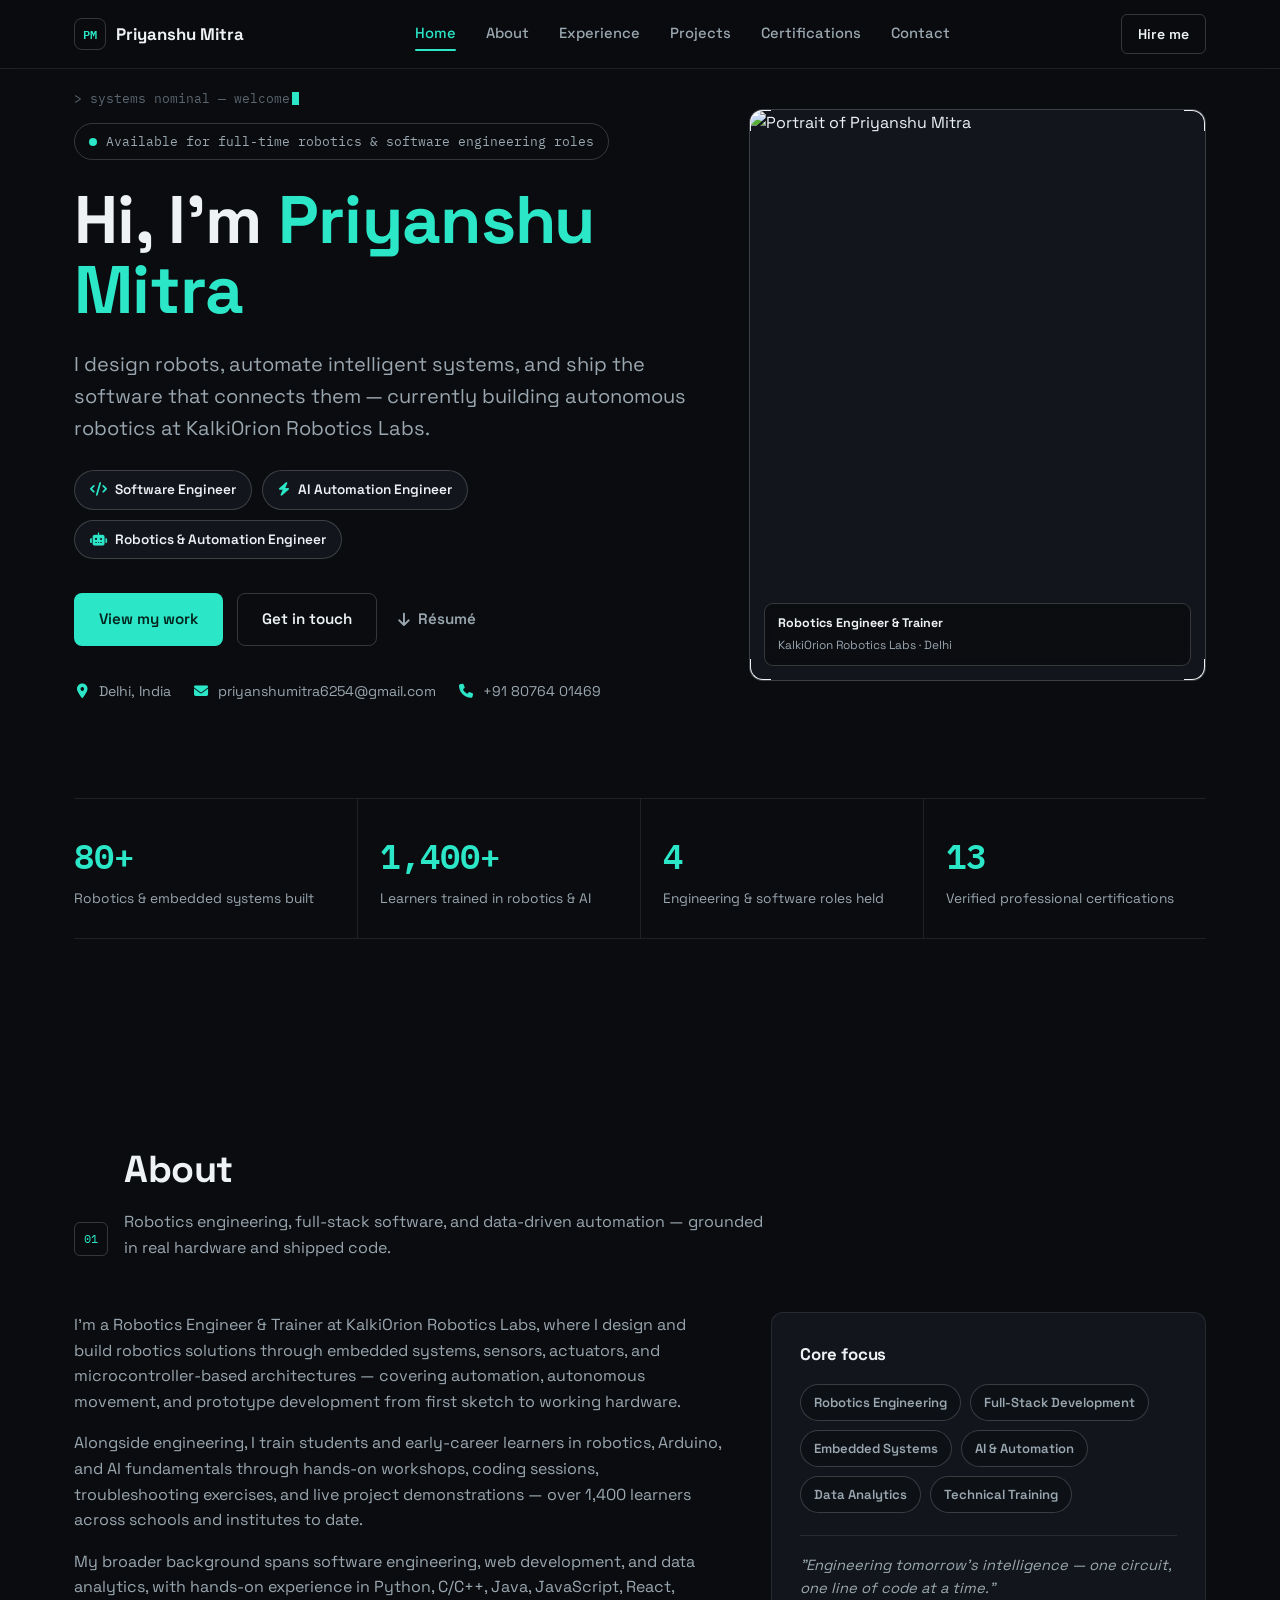
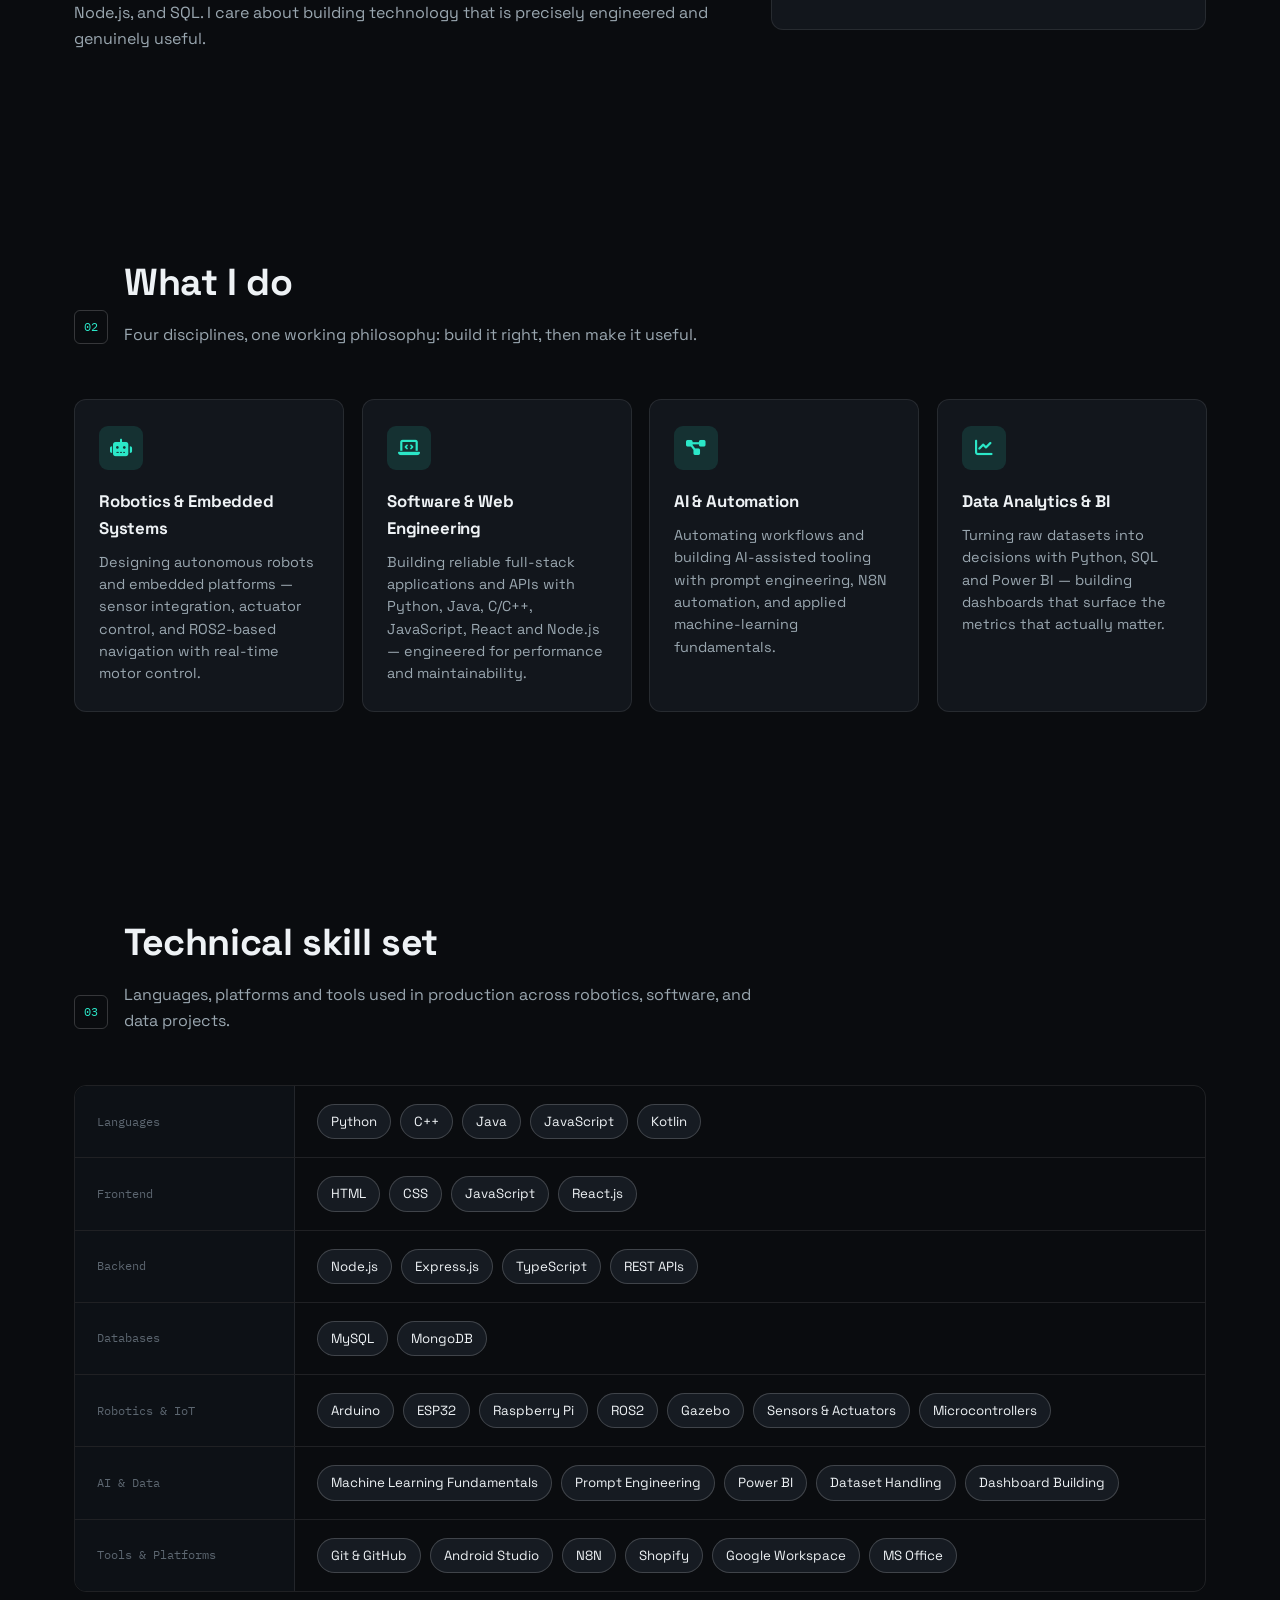
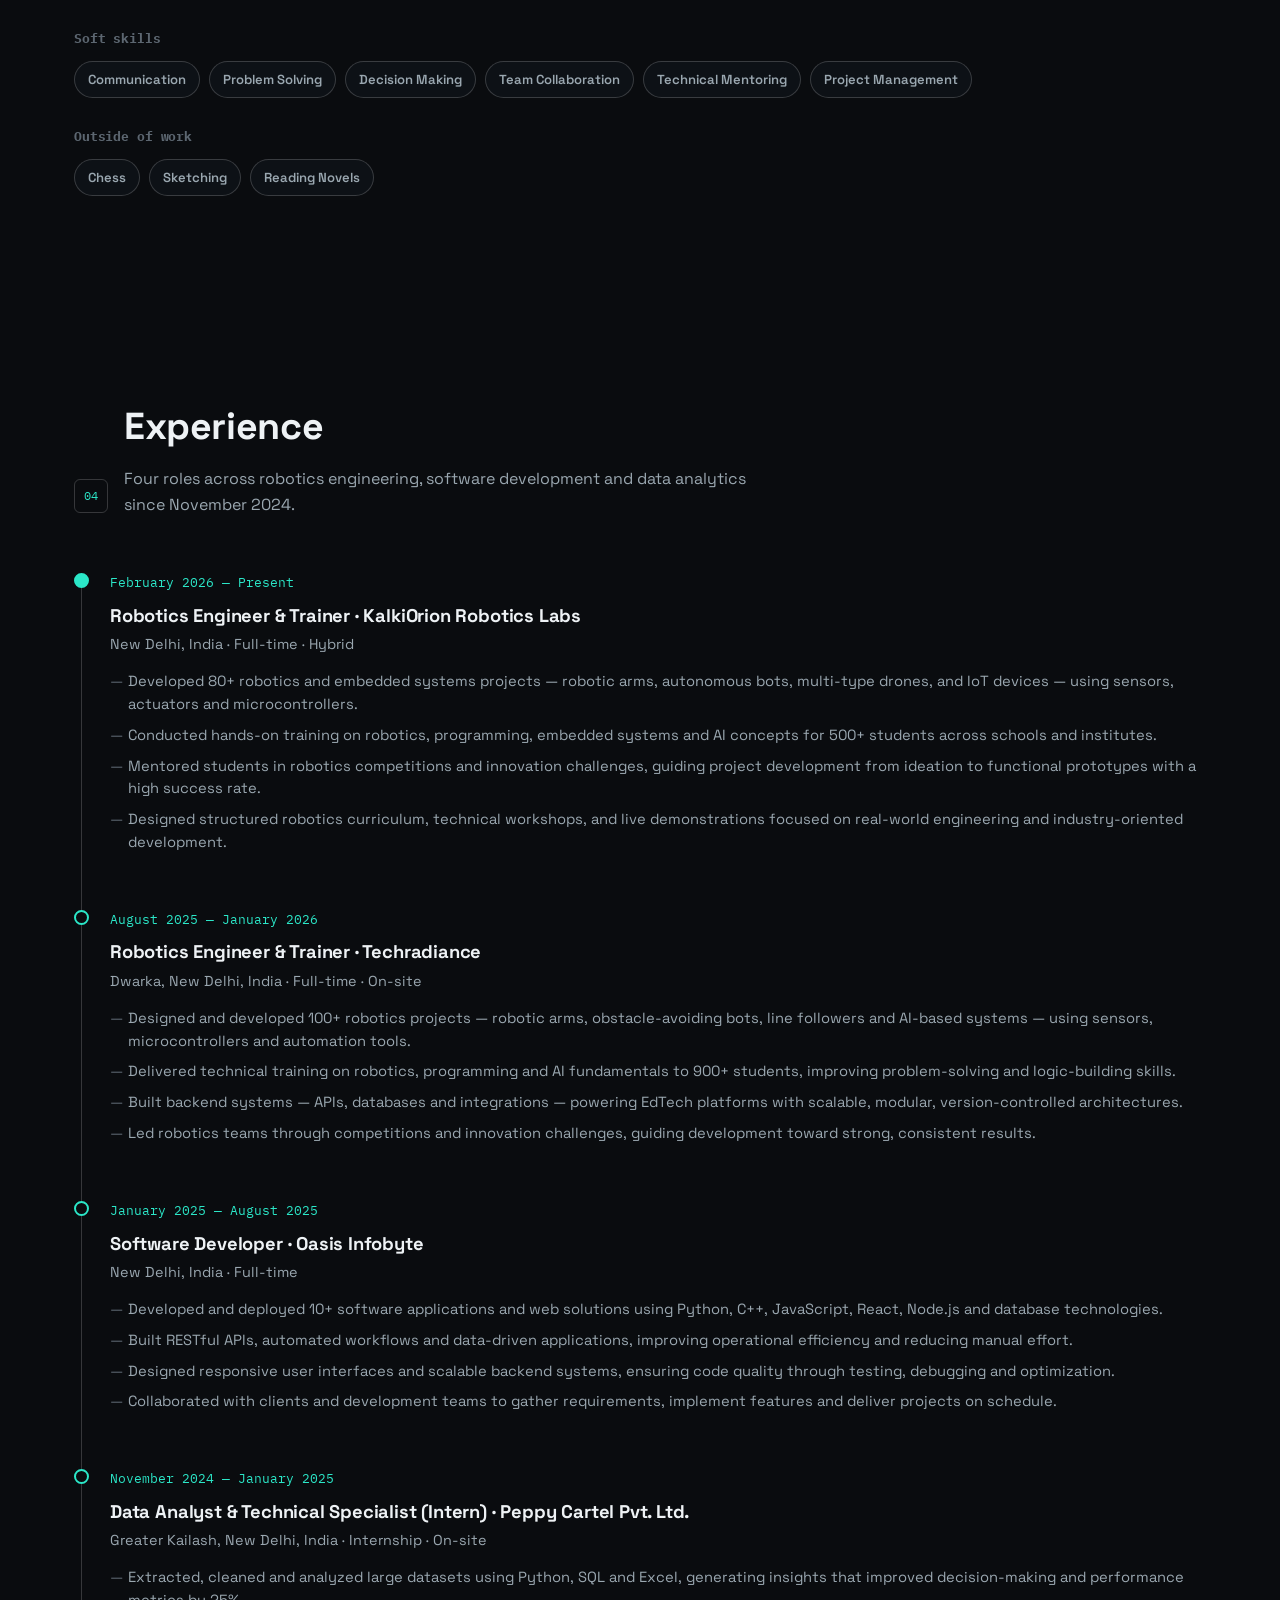
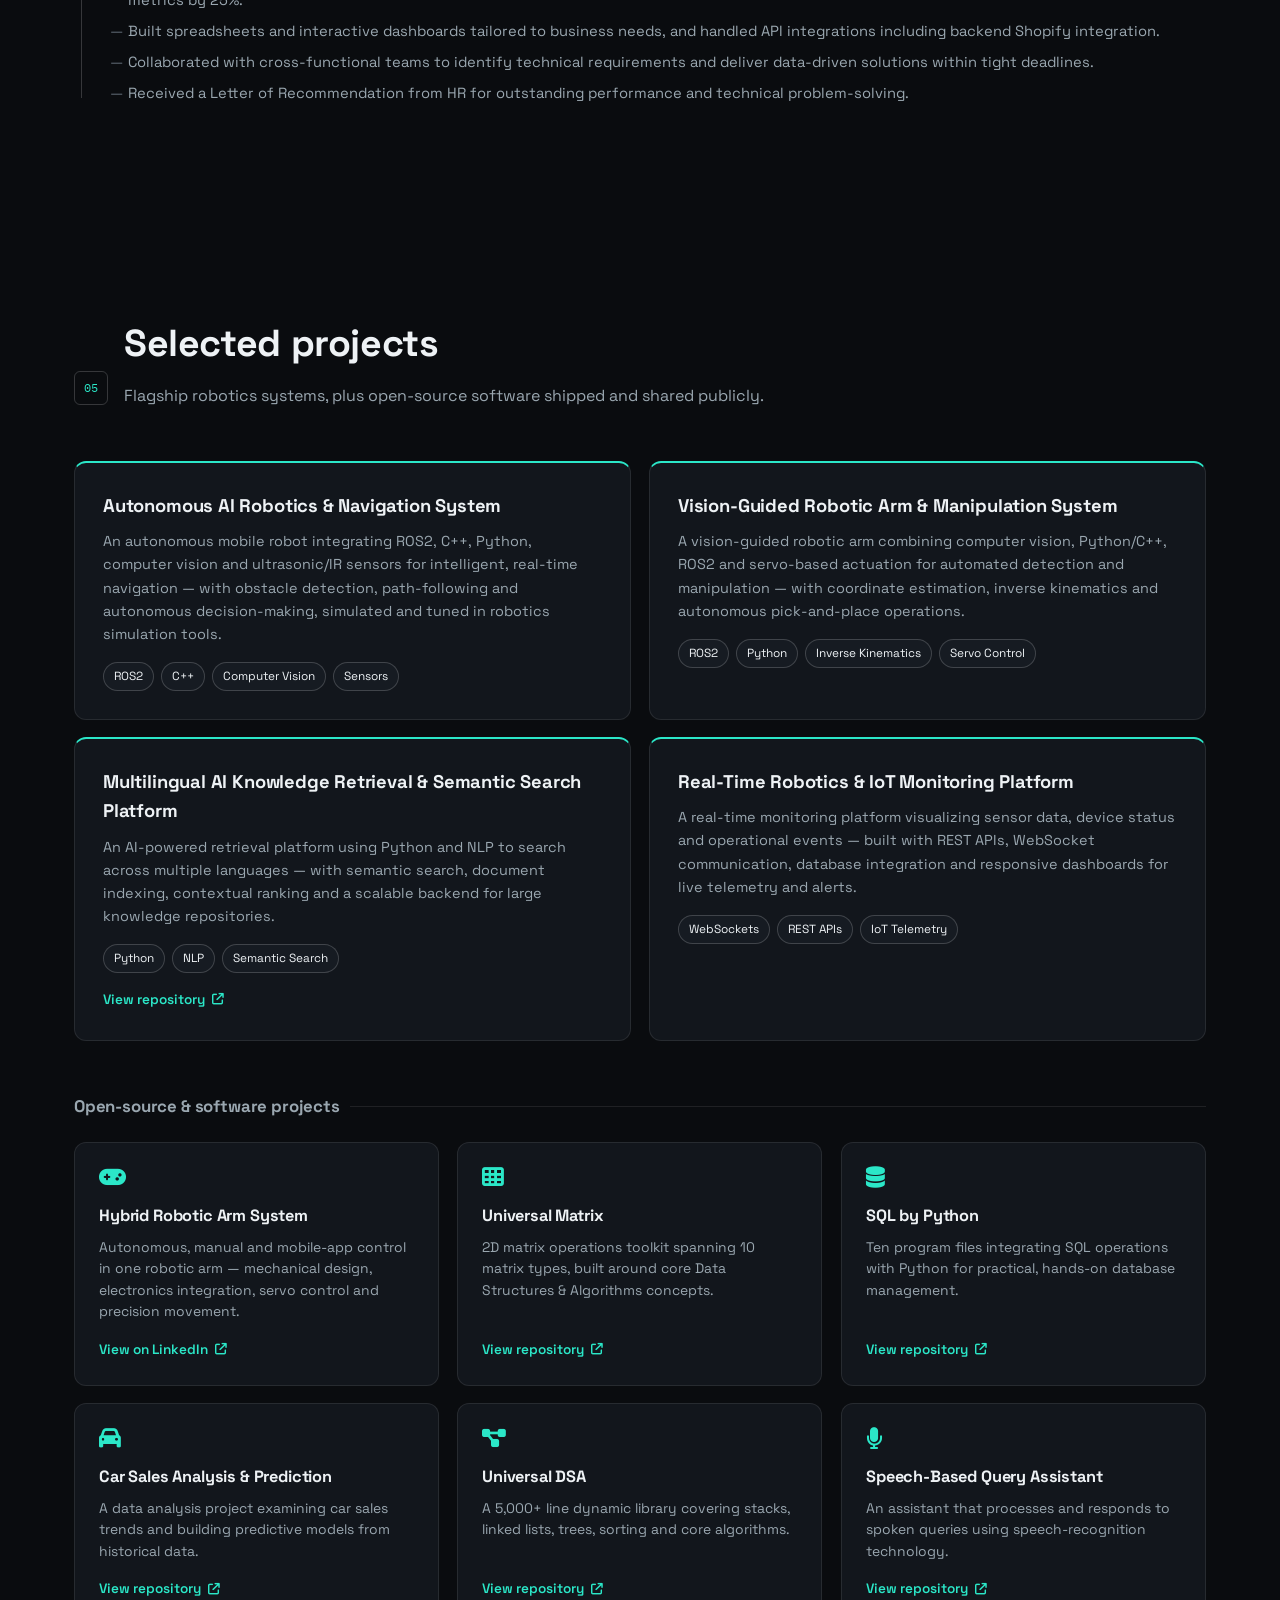
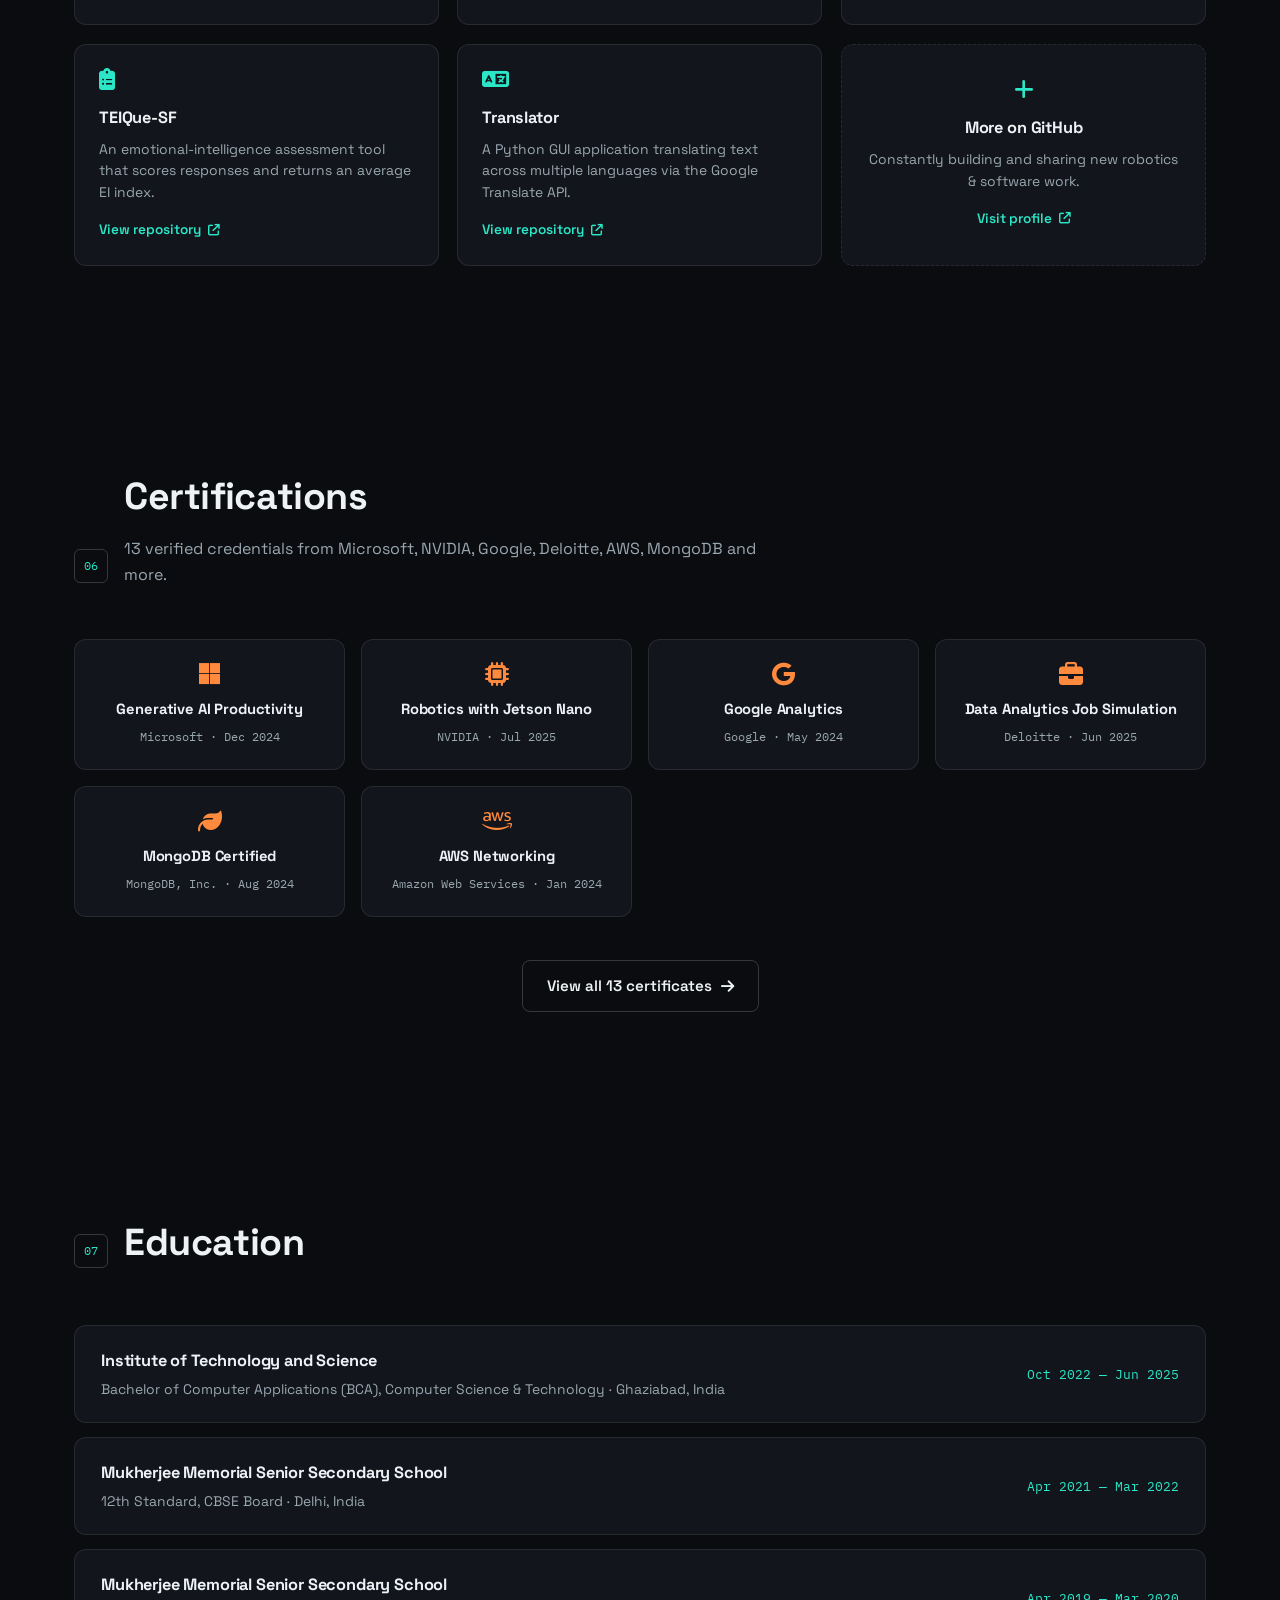
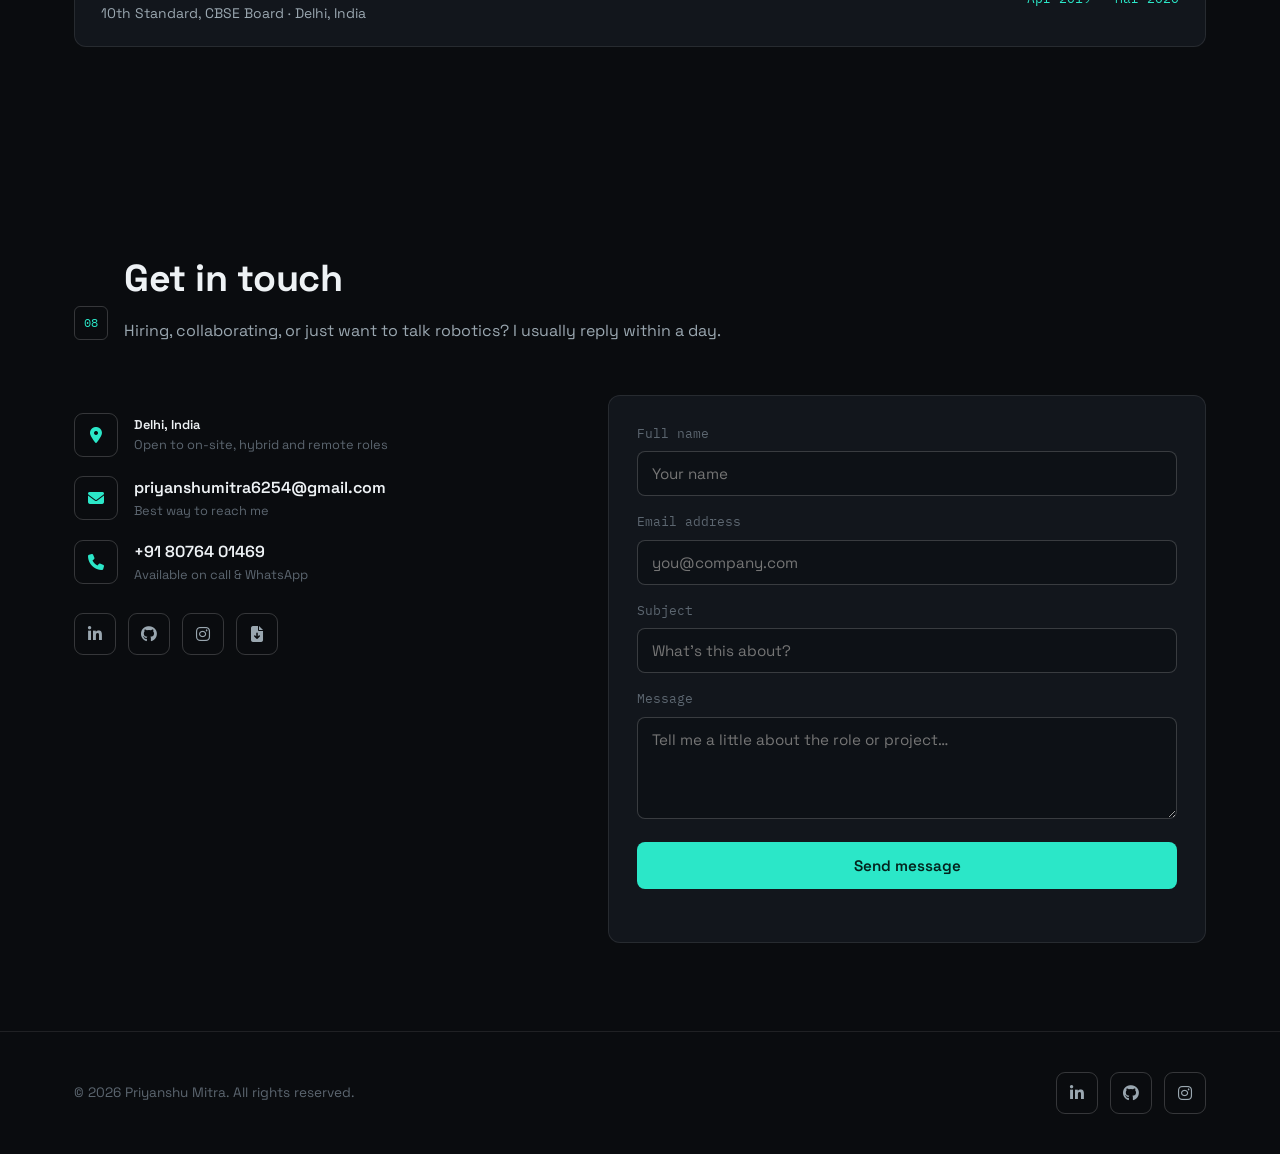
==== commit 95b9d079: "Add files via upload" ====
--- a/index.html
+++ b/index.html
@@ -1,739 +1,475 @@
 <!DOCTYPE html>
 <html lang="en">
 <head>
-    <meta charset="UTF-8">
-    <meta name="viewport" content="width=device-width, initial-scale=1.0, viewport-fit=cover">
-    <title>Priyanshu Mitra - Robotics Engineer & Software Developer</title>
-    <link rel="icon" type="image/x-icon" href="/favicon.ico">
-    <!-- Tailwind CSS + Font Awesome + Google Fonts -->
-    <script src="https://cdn.tailwindcss.com"></script>
-    <link rel="stylesheet" href="https://cdnjs.cloudflare.com/ajax/libs/font-awesome/6.0.0-beta3/css/all.min.css">
-    <link href="https://fonts.googleapis.com/css2?family=Inter:opsz,wght@14..32,300;14..32,400;14..32,600;14..32,700;14..32,800&family=Orbitron:wght@400;500;600;700;800&display=swap" rel="stylesheet">
-    <!-- AOS Library -->
-    <link href="https://unpkg.com/aos@2.3.1/dist/aos.css" rel="stylesheet">
-    <!-- Lenis Smooth Scroll -->
-    <link rel="stylesheet" href="https://unpkg.com/lenis@1.1.20/dist/lenis.css">
-    <script src="https://unpkg.com/lenis@1.1.20/dist/lenis.min.js"></script>
-    <!-- Vanilla Tilt -->
-    <script src="https://cdnjs.cloudflare.com/ajax/libs/vanilla-tilt/1.8.0/vanilla-tilt.min.js"></script>
-    <style>
-        * {
-            margin: 0;
-            padding: 0;
-            box-sizing: border-box;
-        }
-        body {
-            font-family: 'Inter', sans-serif;
-            background: #010101;
-            color: #eef5ff;
-            overflow-x: hidden;
-        }
-        /* Custom scrollbar (optional, Lenis overrides default) */
-        ::-webkit-scrollbar { width: 6px; }
-        ::-webkit-scrollbar-track { background: #0f0f1f; }
-        ::-webkit-scrollbar-thumb { background: #6b48ff; border-radius: 10px; }
-
-        /* Canvas Background - Robotics/Tech Animation */
-        #robotics-canvas {
-            position: fixed;
-            top: 0;
-            left: 0;
-            width: 100%;
-            height: 100%;
-            z-index: -2;
-            display: block;
-        }
-        /* Overlay for better readability */
-        .overlay {
-            position: fixed;
-            top: 0;
-            left: 0;
-            width: 100%;
-            height: 100%;
-            background: radial-gradient(circle at 20% 30%, rgba(5,5,20,0.65), rgba(0,0,0,0.85));
-            z-index: -1;
-        }
-
-        /* Glass card with advanced hover */
-        .glass-card {
-            background: rgba(10, 10, 25, 0.5);
-            backdrop-filter: blur(12px);
-            border-radius: 2rem;
-            border: 1px solid rgba(107, 72, 255, 0.3);
-            transition: all 0.4s cubic-bezier(0.2, 0.9, 0.4, 1.1);
-            position: relative;
-            overflow: hidden;
-        }
-        .glass-card::before {
-            content: '';
-            position: absolute;
-            inset: 0;
-            background: linear-gradient(125deg, rgba(107,72,255,0.1), rgba(0,212,255,0.1));
-            opacity: 0;
-            transition: opacity 0.4s;
-            pointer-events: none;
-        }
-        .glass-card:hover::before {
-            opacity: 1;
-        }
-        .glass-card:hover {
-            transform: translateY(-10px) scale(1.02);
-            border-color: #00d4ff;
-            box-shadow: 0 25px 40px -12px rgba(107,72,255,0.5);
-        }
-
-        /* Skill badges - enhanced glow on hover */
-        .skill-badge {
-            background: rgba(20, 20, 45, 0.9);
-            padding: 0.6rem 1.3rem;
-            border-radius: 40px;
-            font-weight: 500;
-            font-size: 0.85rem;
-            transition: all 0.25s ease;
-            cursor: default;
-            backdrop-filter: blur(4px);
-            border-left: 2px solid #6b48ff;
-            letter-spacing: 0.3px;
-        }
-        .skill-badge:hover {
-            transform: translateY(-3px);
-            background: rgba(107, 72, 255, 0.4);
-            box-shadow: 0 0 12px rgba(107, 72, 255, 0.6);
-            border-left-color: #00d4ff;
-        }
-        .tech-badge {
-            border-left-color: #00ffaa;
-        }
-        .tech-badge:hover {
-            box-shadow: 0 0 12px #00ffaa;
-            background: rgba(0, 255, 170, 0.15);
-        }
-        .hobby-badge {
-            border-left-color: #ff6b02;
-        }
-        .hobby-badge:hover {
-            box-shadow: 0 0 12px #ff6b02;
-        }
-
-        /* Animated gradient text */
-        .gradient-text {
-            background: linear-gradient(135deg, #ffffff, #b77cff, #00d4ff);
-            background-size: 200% 200%;
-            -webkit-background-clip: text;
-            background-clip: text;
-            color: transparent;
-            animation: shimmer 4s ease infinite;
-        }
-        @keyframes shimmer {
-            0% { background-position: 0% 50%; }
-            50% { background-position: 100% 50%; }
-            100% { background-position: 0% 50%; }
-        }
-
-        /* Neon button */
-        .neon-btn {
-            background: linear-gradient(95deg, #6b48ff, #00d4ff);
-            box-shadow: 0 0 10px rgba(107,72,255,0.5);
-            transition: all 0.3s;
-        }
-        .neon-btn:hover {
-            transform: translateY(-3px);
-            box-shadow: 0 0 20px rgba(107,72,255,0.8), 0 0 30px rgba(0,212,255,0.5);
-        }
-        .outline-btn {
-            border: 2px solid #00d4ff;
-            color: #00d4ff;
-            transition: all 0.3s;
-        }
-        .outline-btn:hover {
-            background: rgba(0,212,255,0.2);
-            box-shadow: 0 0 15px #00d4ff;
-            transform: translateY(-2px);
-        }
-
-        /* Enhanced project button styling */
-        .project-btn {
-            display: inline-block;
-            margin-top: 1rem;
-            padding: 0.7rem 1.5rem;
-            background: linear-gradient(95deg, #6b48ff, #00d4ff);
-            color: white;
-            font-weight: 600;
-            font-size: 0.9rem;
-            border-radius: 40px;
-            text-decoration: none;
-            transition: all 0.3s ease;
-            box-shadow: 0 0 8px rgba(107,72,255,0.4);
-            position: relative;
-            z-index: 2;
-        }
-        .project-btn:hover {
-            transform: translateY(-3px);
-            box-shadow: 0 0 20px rgba(107,72,255,0.8), 0 0 15px #00d4ff;
-            background: linear-gradient(95deg, #7b5cff, #1ae4ff);
-        }
-
-        /* Section title underline */
-        .section-underline {
-            width: 80px;
-            height: 3px;
-            background: linear-gradient(90deg, #6b48ff, #00d4ff);
-            margin: 0.8rem auto 0;
-            border-radius: 3px;
-        }
-
-        /* Contact icon hover */
-        .contact-icon {
-            background: linear-gradient(145deg, #252545, #12122c);
-            transition: all 0.3s;
-            width: 48px;
-            height: 48px;
-            display: inline-flex;
-            align-items: center;
-            justify-content: center;
-            border-radius: 60px;
-            font-size: 1.4rem;
-            color: #00d4ff;
-        }
-        .contact-icon:hover {
-            transform: scale(1.1) rotate(5deg);
-            background: linear-gradient(145deg, #6b48ff, #00d4ff);
-            color: white;
-            box-shadow: 0 0 15px #6b48ff;
-        }
-
-        /* More Projects Section */
-        .more-projects {
-            text-align: center;
-            margin-top: 4rem;
-            padding: 3rem;
-            background: rgba(20, 20, 45, 0.6);
-            border-radius: 2rem;
-            backdrop-filter: blur(8px);
-            border: 1px solid rgba(107, 72, 255, 0.3);
-            transition: all 0.3s ease;
-        }
-        .more-projects:hover {
-            transform: scale(1.02);
-            border-color: #00d4ff;
-            box-shadow: 0 0 25px rgba(107, 72, 255, 0.4);
-        }
-        .more-projects h3 {
-            font-size: 2rem;
-            font-weight: 800;
-            margin-bottom: 0.5rem;
-            background: linear-gradient(135deg, #fff, #00d4ff);
-            -webkit-background-clip: text;
-            background-clip: text;
-            color: transparent;
-        }
-        .more-projects p {
-            font-size: 1.2rem;
-            color: #b0b0d0;
-        }
-    </style>
+<meta charset="UTF-8">
+<meta name="viewport" content="width=device-width, initial-scale=1.0, viewport-fit=cover">
+<title>Priyanshu Mitra — Software Engineer & Robotics Automation Engineer</title>
+<meta name="description" content="Priyanshu Mitra — Software Engineer, AI Automation Engineer and Robotics & Automation Engineer based in Delhi, India. Robotics systems, full-stack software, and data-driven automation.">
+<meta property="og:title" content="Priyanshu Mitra — Software Engineer & Robotics Automation Engineer">
+<meta property="og:description" content="Robotics systems, full-stack software, and AI automation — explore projects, experience and certifications.">
+<meta property="og:type" content="website">
+<meta property="og:image" content="https://raw.githubusercontent.com/priyanshumitra/my_pic2/main/WhatsApp%20Image%202026-03-24%20at%208.04.53%20PM.jpeg">
+<meta name="twitter:card" content="summary_large_image">
+<link rel="icon" type="image/x-icon" href="/favicon.ico">
+<link rel="preconnect" href="https://fonts.googleapis.com">
+<link rel="preconnect" href="https://fonts.gstatic.com" crossorigin>
+<link href="https://fonts.googleapis.com/css2?family=Space+Grotesk:wght@400;500;600;700&family=IBM+Plex+Mono:wght@400;500;600&display=swap" rel="stylesheet">
+<link rel="stylesheet" href="https://cdnjs.cloudflare.com/ajax/libs/font-awesome/6.5.1/css/all.min.css">
+<link rel="stylesheet" href="style.css">
 </head>
 <body>
 
-<canvas id="robotics-canvas"></canvas>
-<div class="overlay"></div>
-
-<!-- Navigation -->
-<nav class="fixed top-0 left-0 w-full z-50 bg-black/30 backdrop-blur-xl border-b border-purple-500/30 transition-all duration-300">
-    <div class="max-w-7xl mx-auto px-5 md:px-8 py-3 flex justify-between items-center">
-        <div class="text-2xl md:text-3xl font-orbitron font-extrabold tracking-tight gradient-text">
-            Priyanshu Mitra
-        </div>
-        <div class="hidden md:flex gap-6 text-sm font-medium">
-            <a href="#home" class="text-gray-200 hover:text-purple-300 transition duration-300">Home</a>
-            <a href="#about" class="text-gray-200 hover:text-purple-300 transition duration-300">About</a>
-            <a href="#services" class="text-gray-200 hover:text-purple-300 transition duration-300">Services</a>
-            <a href="#portfolio" class="text-gray-200 hover:text-purple-300 transition duration-300">Projects</a>
-            <a href="certificates.html" target="_blank" rel="noopener noreferrer" class="text-gray-200 hover:text-purple-300 transition duration-300">Certificates</a>
-            <a href="#experience" class="text-gray-200 hover:text-purple-300 transition duration-300">Experience</a>
-            <a href="#education" class="text-gray-200 hover:text-purple-300 transition duration-300">Education</a>
-            <a href="#contact" class="text-gray-200 hover:text-purple-300 transition duration-300">Contact</a>
-        </div>
-        <button id="mobile-menu-btn" class="md:hidden text-white text-2xl focus:outline-none">
-            <i class="fas fa-bars"></i>
-        </button>
-    </div>
-    <div id="mobile-menu" class="hidden md:hidden flex flex-col bg-black/80 backdrop-blur-lg border-t border-purple-500/30 py-4 px-6 gap-3 text-sm">
-        <a href="#home" class="text-gray-200 py-2 hover:text-purple-300">Home</a>
-        <a href="#about" class="text-gray-200 py-2 hover:text-purple-300">About</a>
-        <a href="#services" class="text-gray-200 py-2 hover:text-purple-300">Services</a>
-        <a href="#portfolio" class="text-gray-200 py-2 hover:text-purple-300">Projects</a>
-        <a href="certificates.html" target="_blank" rel="noopener noreferrer" class="text-gray-200 py-2 hover:text-purple-300">Certificates</a>
-        <a href="#experience" class="text-gray-200 py-2 hover:text-purple-300">Experience</a>
-        <a href="#education" class="text-gray-200 py-2 hover:text-purple-300">Education</a>
-        <a href="#contact" class="text-gray-200 py-2 hover:text-purple-300">Contact</a>
-    </div>
-</nav>
-
-<!-- Hero Section -->
-<section id="home" class="min-h-screen flex items-center pt-28 pb-20 px-5 md:px-8">
-    <div class="max-w-7xl mx-auto grid md:grid-cols-2 gap-12 items-center">
-        <div data-aos="fade-up" data-aos-duration="1000" data-aos-easing="ease-out">
-            <h1 class="text-4xl md:text-6xl font-extrabold font-orbitron leading-tight">
-                <span class="gradient-text">Hi, I'm Priyanshu Mitra</span>
-            </h1>
-            <p class="text-gray-300 text-lg md:text-xl mt-5 leading-relaxed border-l-4 border-purple-500 pl-5">
-                Robotics Engineer & Trainer at KalkiOrion Robotics Labs, specializing in embedded systems, autonomous robotics, and full-stack software development. I build real-world robotic solutions and train the next generation of innovators.
-            </p>
-            <a 
-            href="https://kalkiorionroboticslabs.in" 
-            target="_blank" 
-            rel="noopener noreferrer"
-            class="text-gray-300 text-lg md:text-xl mt-5 leading-relaxed border-l-4 border-purple-500 pl-5 block hover:text-purple-400 transition duration-300"
-            >
-            kalkiorionroboticslabs.in
-            </a>
-            <div class="flex flex-wrap gap-4 mt-8">
-                <a href="#portfolio" class="neon-btn px-7 py-3 rounded-full font-semibold text-white">View My Work</a>
-                <a href="#contact" class="outline-btn px-7 py-3 rounded-full font-semibold">Contact Me</a>
-            </div>
-        </div>
-        <div data-aos="fade-up" data-aos-delay="200" class="flex justify-center">
-            <div class="relative w-72 md:w-96 rounded-3xl overflow-hidden ring-4 ring-purple-500/60 shadow-2xl transform transition hover:scale-105 duration-500">
-                <img src="https://raw.githubusercontent.com/priyanshumitra/my_pic2/main/WhatsApp%20Image%202026-03-24%20at%208.04.53%20PM.jpeg" alt="Priyanshu Mitra" class="w-full object-cover">
-            </div>
-        </div>
-    </div>
-</section>
-
-<!-- About Section -->
-<section id="about" class="py-20 px-5 md:px-8">
-    <div class="max-w-7xl mx-auto">
-        <div class="text-center mb-12" data-aos="fade-up">
-            <h2 class="text-3xl md:text-4xl font-orbitron font-bold gradient-text">About Me</h2>
-            <div class="section-underline"></div>
-        </div>
-        <!-- About text + key focus -->
-        <div class="grid md:grid-cols-3 gap-8 mb-14">
-            <div class="md:col-span-2 space-y-4" data-aos="fade-right" data-aos-delay="100">
-                <p class="text-gray-200 text-justify">I am Priyanshu Mitra, currently working as a Robotics Engineer & Trainer at KalkiOrion Robotics Labs, where I focus on designing and developing robotics solutions through embedded systems, sensors, actuators, and microcontroller-based architectures. My work involves building robotic systems for automation, autonomous movement, prototype development, and practical real-world applications while contributing to advanced learning modules and technical innovation.</p>
-                <p class="text-gray-200 text-justify">Alongside engineering development, I actively train students and learners in robotics, Arduino, AI fundamentals, and hands-on technical implementation through practical workshops, coding sessions, troubleshooting exercises, and live project demonstrations. My goal is to make robotics practical, accessible, and innovation-driven through applied engineering and structured learning.</p>
-                <p class="text-gray-200 text-justify">In addition to robotics, I specialize in Software Engineering, Web Development, and Data Analytics, with strong working experience in Python, C, C++, Java, JavaScript, SQL, and modern system development. My broader focus is on building impactful technology by combining intelligent software with practical engineering solutions that create long-term value.</p>
-            </div>
-            <div class="glass-card p-6" data-aos="fade-left" data-aos-delay="150" data-tilt data-tilt-max="5" data-tilt-glare="true" data-tilt-scale="1.02">
-                <h3 class="text-2xl font-bold text-purple-300 mb-4 text-center">Core Focus</h3>
-                <div class="flex flex-wrap gap-2 justify-center">
-                    <span class="skill-badge">🤖 Robotics Engineering</span>
-                    <span class="skill-badge">💻 Full‑Stack Dev</span>
-                    <span class="skill-badge">📊 Data Analytics</span>
-                    <span class="skill-badge">🧠 Embedded Systems</span>
-                    <span class="skill-badge">🚀 AI & Automation</span>
-                    <span class="skill-badge">🎓 Technical Training</span>
-                </div>
-                <p class="text-gray-300 text-sm mt-5 text-center italic">"Building tomorrow's intelligence, one line of code & circuit at a time."</p>
-            </div>
-        </div>
-
-        <!-- Soft Skills + Hobbies | Technical Skills -->
-        <div class="space-y-10">
-            <div class="glass-card p-6" data-aos="fade-up" data-aos-delay="150" data-tilt data-tilt-max="3">
-                <h3 class="text-2xl font-bold text-center mb-5 bg-gradient-to-r from-purple-300 to-cyan-300 bg-clip-text text-transparent">Soft Skills</h3>
-                <div class="flex flex-wrap gap-2 justify-center">
-                    <span class="skill-badge">Communication</span>
-                    <span class="skill-badge">Problem Solving</span>
-                    <span class="skill-badge">Decision Making</span>
-                    <span class="skill-badge">Product Training</span>
-                    <span class="skill-badge">Motivated</span>
-                    <span class="skill-badge">Ambitious</span>
-                    <span class="skill-badge">Adaptability</span>
-                    <span class="skill-badge">Reliability</span>
-                </div>
-                <h3 class="text-2xl font-bold text-center mt-8 mb-5 bg-gradient-to-r from-purple-300 to-cyan-300 bg-clip-text text-transparent">Hobbies</h3>
-                <div class="flex flex-wrap gap-2 justify-center">
-                    <span class="skill-badge hobby-badge">Chess</span>
-                    <span class="skill-badge hobby-badge">Sketching</span>
-                    <span class="skill-badge hobby-badge">Reading Novels</span>
-                </div>
-            </div>
-
-            <div class="glass-card p-6" data-aos="fade-up" data-aos-delay="200" data-tilt data-tilt-max="3">
-                <h3 class="text-2xl font-bold text-center mb-5 bg-gradient-to-r from-purple-300 to-cyan-300 bg-clip-text text-transparent">Technical Skills</h3>
-                <div class="flex flex-wrap gap-2 justify-center">
-                    <span class="skill-badge tech-badge">Python</span>
-                    <span class="skill-badge tech-badge">Java</span>
-                    <span class="skill-badge tech-badge">C/C++</span>
-                    <span class="skill-badge tech-badge">HTML/CSS/JavaScript</span>
-                    <span class="skill-badge tech-badge">Frameworks</span>
-                    <span class="skill-badge tech-badge">Data Structures & Algorithms</span>
-                    <span class="skill-badge tech-badge">OOP</span>
-                    <span class="skill-badge tech-badge">MySQL</span>
-                    <span class="skill-badge tech-badge">MongoDB</span>
-                    <span class="skill-badge tech-badge">SDLC</span>
-                    <span class="skill-badge tech-badge">Data Analytics</span>
-                    <span class="skill-badge tech-badge">Shopify</span>
-                    <span class="skill-badge tech-badge">Power BI</span>
-                    <span class="skill-badge tech-badge">Microsoft Office</span>
-                    <span class="skill-badge tech-badge">Git & GitHub</span>
-                    <span class="skill-badge tech-badge">Arduino</span>
-                    <span class="skill-badge tech-badge">Raspberry Pi</span>
-                    <span class="skill-badge tech-badge">Linux</span>
-                    <span class="skill-badge tech-badge">Gen AI</span>
-                    <span class="skill-badge tech-badge">Prompt Engineering</span>
-                </div>
-            </div>
-        </div>
-    </div>
-</section>
-
-<!-- Services -->
-<section id="services" class="py-20 px-5 md:px-8">
-    <div class="max-w-7xl mx-auto">
-        <div class="text-center mb-12" data-aos="fade-up">
-            <h2 class="text-3xl md:text-4xl font-orbitron font-bold gradient-text">My Services</h2>
-            <div class="section-underline"></div>
-        </div>
-        <div class="grid md:grid-cols-2 lg:grid-cols-4 gap-6">
-            <div class="glass-card p-6 text-center" data-aos="zoom-in" data-tilt data-tilt-max="5">
-                <i class="fas fa-laptop-code text-5xl text-purple-400 mb-4"></i>
-                <h3 class="text-xl font-bold">Software Development</h3>
-                <p class="text-gray-300 text-sm mt-2">Building robust applications using Python, Java, and C/C++ with a focus on performance and scalability.</p>
-            </div>
-            <div class="glass-card p-6 text-center" data-aos="zoom-in" data-aos-delay="100" data-tilt data-tilt-max="5">
-                <i class="fas fa-globe text-5xl text-purple-400 mb-4"></i>
-                <h3 class="text-xl font-bold">Web Development</h3>
-                <p class="text-gray-300 text-sm mt-2">Creating responsive and dynamic websites using HTML, CSS, JavaScript, and modern frameworks.</p>
-            </div>
-            <div class="glass-card p-6 text-center" data-aos="zoom-in" data-aos-delay="200" data-tilt data-tilt-max="5">
-                <i class="fas fa-database text-5xl text-purple-400 mb-4"></i>
-                <h3 class="text-xl font-bold">Data Analytics</h3>
-                <p class="text-gray-300 text-sm mt-2">Leveraging Python and SQL to analyze data and derive actionable insights for decision-making.</p>
-            </div>
-            <div class="glass-card p-6 text-center" data-aos="zoom-in" data-aos-delay="300" data-tilt data-tilt-max="5">
-                <i class="fas fa-robot text-5xl text-purple-400 mb-4"></i>
-                <h3 class="text-xl font-bold">Robotics Engineering</h3>
-                <p class="text-gray-300 text-sm mt-2">Robotics Engineer focused on building and programming smart, automated systems using sensors and embedded technology.</p>
-            </div>
-        </div>
-    </div>
-</section>
-
-<!-- Experience -->
-<section id="experience" class="py-20 px-5 md:px-8 bg-black/20">
-    <div class="max-w-5xl mx-auto">
-        <div class="text-center mb-12" data-aos="fade-up">
-            <h2 class="text-3xl md:text-4xl font-orbitron font-bold gradient-text">Experience</h2>
-            <div class="section-underline"></div>
-        </div>
-        <div class="space-y-6">
-            <!-- KalkiOrion Robotics Labs -->
-            <div class="glass-card p-6" data-aos="fade-right" data-tilt data-tilt-max="2">
-                <div class="flex items-start gap-4">
-                    <i class="fas fa-microchip text-3xl text-purple-400"></i>
-                    <div>
-                        <h3 class="text-xl font-bold">KalkiOrion Robotics Labs (Delhi, India)</h3>
-                        <p class="text-purple-300 text-sm">Robotics Engineer & Trainer | Feb 2026 – Present | Hybrid</p>
-                        <ul class="list-disc list-inside text-gray-300 text-sm mt-2 space-y-1">
-                            <li>Designing and developing robotics projects using embedded systems, sensors, actuators, and microcontrollers.</li>
-                            <li>Programming robotic systems for automation, autonomous movement, and real-world applications.</li>
-                            <li>Training students and learners in robotics, Arduino, AI basics, and hands-on engineering concepts.</li>
-                            <li>Conducting practical workshops on robot assembly, coding, troubleshooting, and innovation.</li>
-                            <li>Supporting research and development of new robotics solutions for education and industry.</li>
-                            <li>Working on technical demonstrations, prototype development, and advanced robotics learning modules.</li>
-                            <li>Focused on combining engineering, innovation, and practical learning to make robotics accessible and impactful.</li>
-                        </ul>
-                    </div>
-                </div>
-            </div>
-            <!-- Techradiance -->
-            <div class="glass-card p-6" data-aos="fade-right" data-aos-delay="100" data-tilt data-tilt-max="2">
-                <div class="flex items-start gap-4">
-                    <i class="fas fa-code text-3xl text-purple-400"></i>
-                    <div>
-                        <h3 class="text-xl font-bold">Techradiance (Dwarka, New Delhi, India)</h3>
-                        <p class="text-purple-300 text-sm">Robotics & Backend Developer | August 2025 – January 2026 | On-site</p>
-                        <ul class="list-disc list-inside text-gray-300 text-sm mt-2 space-y-1">
-                            <li>Developed backend systems (APIs, databases, integrations) and robotics solutions using microcontrollers and sensors to power EdTech platforms.</li>
-                            <li>Designed scalable, modular architectures with version control and testing, improving maintainability and system reliability.</li>
-                            <li>Conducted robotics workshops and hands-on sessions, simplifying complex technical concepts for students and professionals.</li>
-                            <li>Collaborated with cross-functional teams to deliver robust robotics based learning solutions and projects.</li>
-                            <li>Guided learners in applying data-driven approaches to robotics projects, indirectly training them in problem-solving and product usage.</li>
-                        </ul>
-                    </div>
-                </div>
-            </div>
-            <!-- Peppy Cartel -->
-            <div class="glass-card p-6" data-aos="fade-right" data-aos-delay="200" data-tilt data-tilt-max="2">
-                <div class="flex items-start gap-4">
-                    <i class="fas fa-chart-line text-3xl text-purple-400"></i>
-                    <div>
-                        <h3 class="text-xl font-bold">Peppy Cartel Pvt. Ltd. (Greater Kailash, New Delhi, India)</h3>
-                        <p class="text-purple-300 text-sm">Data Analyst & Technical Specialist (Intern) | March 2025 – June 2025 | On-site</p>
-                        <ul class="list-disc list-inside text-gray-300 text-sm mt-2 space-y-1">
-                            <li>Developed and maintained spreadsheets and interactive dashboards tailored to business needs for performance tracking and decision making.</li>
-                            <li>Handled API integrations, including backend Shopify integration, to streamline data flow and improve operational efficiency.</li>
-                            <li>Analyzed large-scale sales datasets by cleaning, processing, and reporting to extract trends and actionable insights.</li>
-                            <li>Contributed to web design and UI improvements, ensuring better usability and functionality for end-users.</li>
-                            <li>Collaborated with cross-functional teams to deliver technical solutions and support data-driven decision-making.</li>
-                            <li>Took initiative in troubleshooting and solving technical challenges, showcasing adaptability and a strong learning curve.</li>
-                        </ul>
-                    </div>
-                </div>
-            </div>
-        </div>
-    </div>
-</section>
-
-<!-- Portfolio / Projects -->
-<section id="portfolio" class="py-20 px-5 md:px-8">
-    <div class="max-w-7xl mx-auto">
-        <div class="text-center mb-12" data-aos="fade-up">
-            <h2 class="text-3xl md:text-4xl font-orbitron font-bold gradient-text">My Projects</h2>
-            <div class="section-underline"></div>
-        </div>
-        <div class="grid md:grid-cols-2 lg:grid-cols-3 gap-6">
-            <div class="glass-card p-5 text-center" data-aos="flip-up" data-tilt data-tilt-max="5"><i class="fas fa-gamepad text-4xl text-purple-400 mb-3 block"></i><h3 class="text-xl font-bold">Hybrid Robotic Arm System with Autonomous, Manual & Mobile App Control</h3><p class="text-gray-300 text-sm mt-1">Project reflects how robotics transforms ideas into working systems through mechanical design, electronics integration, servo control, embedded programming, and precision movement.</p><a href="https://www.linkedin.com/posts/priyanshu-mitra-879323261_robotics-roboticarm-engineering-ugcPost-7441260145470443520-o8Ds?utm_source=share&utm_medium=member_desktop&rcm=ACoAAEBMLx0BU2rdHIeY0ViNmOdUPzyrgTr-9_s" target="_blank" class="project-btn">View Project →</a></div>
-            <div class="glass-card p-5 text-center" data-aos="flip-up" data-tilt data-tilt-max="5"><i class="fas fa-th text-4xl text-purple-400 mb-3 block"></i><h3 class="text-xl font-bold">Universal Matrix</h3><p class="text-gray-300 text-sm mt-1">It's perform as 2D(Two Dimensional). there are 10 different types of matrixes that you can perform operations. Concepts related to the Matrix and Arrays part of DSA also are covered.</p><a href="https://github.com/priyanshumitra/Universal-Matrix" target="_blank" class="project-btn">View Project →</a></div>
-            <div class="glass-card p-5 text-center" data-aos="flip-up" data-tilt data-tilt-max="5"><i class="fas fa-database text-4xl text-purple-400 mb-3 block"></i><h3 class="text-xl font-bold">SQL by Python</h3><p class="text-gray-300 text-sm mt-1">A project integrating SQL operations with Python for database management. Total 10 Program files related to basic operations with SQL and a small SQL project.</p><a href="https://github.com/priyanshumitra/SQL-by-Python" target="_blank" class="project-btn">View Project →</a></div>
-            <div class="glass-card p-5 text-center" data-aos="flip-up" data-tilt data-tilt-max="5"><i class="fas fa-language text-4xl text-purple-400 mb-3 block"></i><h3 class="text-xl font-bold">Advanced Multilingual Knowledge Retrieval System</h3><p class="text-gray-300 text-sm mt-1">A system designed for retrieving knowledge across multiple languages using advanced techniques.</p><a href="https://github.com/priyanshumitra/Advanced-Multilingual-Knowledge-Retrieval-System" target="_blank" class="project-btn">View Project →</a></div>
-            <div class="glass-card p-5 text-center" data-aos="flip-up" data-tilt data-tilt-max="5"><i class="fas fa-chart-line text-4xl text-purple-400 mb-3 block"></i><h3 class="text-xl font-bold">Car Sales Analysis and Prediction</h3><p class="text-gray-300 text-sm mt-1">A project analyzing car sales data and predicting trends using data analysis techniques.</p><a href="https://github.com/priyanshumitra/Car-Sales-Analysis-and-Prediction-Project" target="_blank" class="project-btn">View Project →</a></div>
-            <div class="glass-card p-5 text-center" data-aos="flip-up" data-tilt data-tilt-max="5"><i class="fas fa-code text-4xl text-purple-400 mb-3 block"></i><h3 class="text-xl font-bold">Universal DSA</h3><p class="text-gray-300 text-sm mt-1">Perform any operations related to DSA like stack, linked list, trees, sorting, algorithms. 5k+ lines, works dynamically.</p><a href="https://github.com/priyanshumitra/Universal-DSA" target="_blank" class="project-btn">View Project →</a></div>
-            <div class="glass-card p-5 text-center" data-aos="flip-up" data-tilt data-tilt-max="5"><i class="fas fa-microphone text-4xl text-purple-400 mb-3 block"></i><h3 class="text-xl font-bold">Speech Based Query Assistant</h3><p class="text-gray-300 text-sm mt-1">An assistant that processes and responds to queries using speech recognition technology.</p><a href="https://github.com/priyanshumitra/Speech-Based-Query-Assistant" target="_blank" class="project-btn">View Project →</a></div>
-            <div class="glass-card p-5 text-center" data-aos="flip-up" data-tilt data-tilt-max="5"><i class="fas fa-clipboard text-4xl text-purple-400 mb-3 block"></i><h3 class="text-xl font-bold">TEIQue-SF</h3><p class="text-gray-300 text-sm mt-1">This project refers to Emotional Intelligence. Calculates your Emotional Intelligence according to your answers and gives final output as an average of your EI.</p><a href="https://github.com/priyanshumitra/TEIQue-SF" target="_blank" class="project-btn">View Project →</a></div>
-            <div class="glass-card p-5 text-center" data-aos="flip-up" data-tilt data-tilt-max="5"><i class="fas fa-language text-4xl text-purple-400 mb-3 block"></i><h3 class="text-xl font-bold">Translator</h3><p class="text-gray-300 text-sm mt-1">A Python-based (GUI) application for translating text between multiple languages using the Google Translator API.</p><a href="https://github.com/priyanshumitra/Translator" target="_blank" class="project-btn">View Project →</a></div>
-        </div>
-
-        <!-- "And Many More Projects..." section -->
-        <div class="more-projects mt-12" data-aos="fade-up" data-aos-delay="100">
-            <h3>✨ And Many More Projects... ✨</h3>
-            <p>Constantly innovating, building, and sharing new robotics & software solutions.</p>
-        </div>
-    </div>
-</section>
-
-<!-- Education -->
-<section id="education" class="py-20 px-5 md:px-8 bg-black/20">
-    <div class="max-w-4xl mx-auto">
-        <div class="text-center mb-12" data-aos="fade-up">
-            <h2 class="text-3xl md:text-4xl font-orbitron font-bold gradient-text">Education</h2>
-            <div class="section-underline"></div>
-        </div>
-        <div class="space-y-5">
-            <div class="glass-card p-5" data-aos="fade-left" data-tilt data-tilt-max="2"><h3 class="text-xl font-bold">Institute of Technology and Science (ITS) (Ghaziabad, India)</h3><p class="text-purple-300">Bachelor of Computer Application (BCA) - Chaudhary Charan Singh University (CCSU) | 2022 – 2025</p></div>
-            <div class="glass-card p-5" data-aos="fade-left" data-aos-delay="100" data-tilt data-tilt-max="2"><h3 class="text-xl font-bold">Mukherjee Memorial Senior Secondary School (Delhi, India)</h3><p class="text-purple-300">12th Standard (CBSE Board) | 2021 – 2022</p></div>
-            <div class="glass-card p-5" data-aos="fade-left" data-aos-delay="200" data-tilt data-tilt-max="2"><h3 class="text-xl font-bold">Mukherjee Memorial Senior Secondary School (Delhi, India)</h3><p class="text-purple-300">10th Standard (CBSE Board) | 2019 – 2020</p></div>
-        </div>
-    </div>
-</section>
-
-<!-- Contact -->
-<section id="contact" class="py-20 px-5 md:px-8">
-    <div class="max-w-6xl mx-auto">
-        <div class="text-center mb-12" data-aos="fade-up">
-            <h2 class="text-3xl md:text-4xl font-orbitron font-bold gradient-text">Get In Touch</h2>
-            <div class="section-underline"></div>
-        </div>
-        <div class="grid md:grid-cols-2 gap-10">
-            <div data-aos="fade-right">
-                <h3 class="text-2xl font-bold">Let's Collaborate!</h3>
-                <p class="text-gray-300 mt-2">Interested in working together or discussing a project? Feel free to reach out!</p>
-                <div class="mt-6 space-y-4">
-                    <div class="flex items-center gap-4"><div class="contact-icon"><i class="fas fa-map-marker-alt"></i></div><div><p class="font-semibold">Location</p><p class="text-gray-300">Delhi, India</p></div></div>
-                    <div class="flex items-center gap-4"><div class="contact-icon"><i class="fas fa-envelope"></i></div><div><p class="font-semibold">Email</p><a href="mailto:priyanshumitra6254@gmail.com" class="text-purple-300 hover:underline">priyanshumitra6254@gmail.com</a></div></div>
-                    <div class="flex items-center gap-4"><div class="contact-icon"><i class="fas fa-phone"></i></div><div><p class="font-semibold">Phone</p><a href="tel:+918076401469" class="text-purple-300">+91 8076401469</a></div></div>
-                </div>
-            </div>
-            <div class="glass-card p-6" data-aos="fade-left" data-tilt data-tilt-max="3">
-                <form id="contactForm" action="https://formspree.io/f/xldblzaz" method="POST">
-                    <input type="text" name="name" placeholder="Full Name" required class="w-full bg-black/40 border border-purple-500/40 rounded-xl p-3 text-white mb-4 focus:outline-none focus:border-cyan-500 transition">
-                    <input type="email" name="email" placeholder="Email Address" required class="w-full bg-black/40 border border-purple-500/40 rounded-xl p-3 text-white mb-4 focus:outline-none focus:border-cyan-500 transition">
-                    <input type="text" name="subject" placeholder="Subject" class="w-full bg-black/40 border border-purple-500/40 rounded-xl p-3 text-white mb-4">
-                    <textarea name="message" rows="4" placeholder="Your message..." required class="w-full bg-black/40 border border-purple-500/40 rounded-xl p-3 text-white mb-4"></textarea>
-                    <input type="text" name="_gotcha" style="display:none">
-                    <button type="submit" class="neon-btn w-full py-3 rounded-xl font-semibold">Send Message</button>
-                </form>
-            </div>
-        </div>
-    </div>
-</section>
-
-<!-- Footer -->
-<footer class="py-8 border-t border-purple-500/30 text-center text-gray-400 text-sm">
-    <div class="flex justify-center gap-6 mb-3">
-        <a href="https://www.linkedin.com/in/priyanshu-mitra-879323261/" target="_blank" class="text-purple-300 text-xl hover:text-cyan-400 transition"><i class="fab fa-linkedin-in"></i></a>
-        <a href="https://github.com/priyanshumitra" target="_blank" class="text-purple-300 text-xl hover:text-cyan-400 transition"><i class="fab fa-github"></i></a>
-        <a href="https://www.instagram.com/priyanshu_mitra09/?hl=en" target="_blank" class="text-purple-300 text-xl hover:text-cyan-400 transition"><i class="fab fa-instagram"></i></a>
-    </div>
-    <p>© 2025 Priyanshu Mitra. All Rights Reserved.</p>
+<div id="bg-grid"></div>
+<canvas id="bg-canvas" aria-hidden="true"></canvas>
+<div class="bg-vignette" aria-hidden="true"></div>
+
+<header class="nav">
+  <div class="container nav-row">
+    <a href="#home" class="brand"><span class="brand-mark">PM</span>Priyanshu Mitra</a>
+    <nav class="nav-links" aria-label="Primary">
+      <a href="#home">Home</a>
+      <a href="#about">About</a>
+      <a href="#experience">Experience</a>
+      <a href="#projects">Projects</a>
+      <a href="#certifications">Certifications</a>
+      <a href="#contact">Contact</a>
+    </nav>
+    <a href="#contact" class="nav-cta">Hire me</a>
+    <button id="nav-toggle" class="nav-toggle" aria-label="Toggle menu" aria-expanded="false">
+      <i class="fa-solid fa-bars"></i>
+    </button>
+  </div>
+  <div id="mobile-menu" class="mobile-menu container">
+    <a href="#home">Home</a>
+    <a href="#about">About</a>
+    <a href="#experience">Experience</a>
+    <a href="#projects">Projects</a>
+    <a href="#certifications">Certifications</a>
+    <a href="#education">Education</a>
+    <a href="#contact">Contact</a>
+  </div>
+</header>
+
+<main>
+
+<!-- ================= HERO ================= -->
+<section id="home" class="hero tight">
+  <div class="container">
+    <div class="hero-grid">
+      <div>
+        <p id="boot-line" class="boot-line" aria-hidden="true"></p>
+        <div class="hero-status"><span class="dot-live"></span> Available for full-time robotics &amp; software engineering roles</div>
+        <h1>Hi, I'm <span>Priyanshu Mitra</span></h1>
+        <p class="hero-tagline">I design robots, automate intelligent systems, and ship the software that connects them — currently building autonomous robotics at KalkiOrion Robotics Labs.</p>
+        <div class="role-chips">
+          <span class="role-chip"><i class="fa-solid fa-code"></i> Software Engineer</span>
+          <span class="role-chip"><i class="fa-solid fa-bolt"></i> AI Automation Engineer</span>
+          <span class="role-chip"><i class="fa-solid fa-robot"></i> Robotics &amp; Automation Engineer</span>
+        </div>
+        <div class="hero-actions btn-row">
+          <a href="#projects" class="btn btn-primary">View my work</a>
+          <a href="#contact" class="btn btn-outline">Get in touch</a>
+          <a href="Priyanshu_Mitra_Resume.pdf" class="btn btn-ghost" download><i class="fa-solid fa-arrow-down"></i> Résumé</a>
+        </div>
+        <div class="hero-meta">
+          <span class="hero-meta-item"><i class="fa-solid fa-location-dot"></i> Delhi, India</span>
+          <span class="hero-meta-item"><i class="fa-solid fa-envelope"></i> priyanshumitra6254@gmail.com</span>
+          <span class="hero-meta-item"><i class="fa-solid fa-phone"></i> +91 80764 01469</span>
+        </div>
+      </div>
+      <div class="hero-photo-wrap reveal">
+        <div class="hero-photo">
+          <span class="corner tl"></span><span class="corner tr"></span><span class="corner bl"></span><span class="corner br"></span>
+          <img src="https://raw.githubusercontent.com/priyanshumitra/my_pic2/main/WhatsApp%20Image%202026-03-24%20at%208.04.53%20PM.jpeg" alt="Portrait of Priyanshu Mitra">
+          <div class="hero-photo-tag">
+            <p>Robotics Engineer &amp; Trainer</p>
+            <p>KalkiOrion Robotics Labs · Delhi</p>
+          </div>
+        </div>
+      </div>
+    </div>
+
+    <div class="spec-strip reveal">
+      <div class="spec-grid">
+        <div class="spec-cell"><div class="spec-num">80+</div><div class="spec-label">Robotics &amp; embedded systems built</div></div>
+        <div class="spec-cell"><div class="spec-num">1,400+</div><div class="spec-label">Learners trained in robotics &amp; AI</div></div>
+        <div class="spec-cell"><div class="spec-num">4</div><div class="spec-label">Engineering &amp; software roles held</div></div>
+        <div class="spec-cell"><div class="spec-num">13</div><div class="spec-label">Verified professional certifications</div></div>
+      </div>
+    </div>
+  </div>
+</section>
+
+<!-- ================= ABOUT ================= -->
+<section id="about">
+  <div class="container">
+    <div class="section-head reveal">
+      <span class="section-index">01</span>
+      <div><h2>About</h2><p class="section-sub">Robotics engineering, full-stack software, and data-driven automation — grounded in real hardware and shipped code.</p></div>
+    </div>
+
+    <div class="about-grid">
+      <div class="about-copy reveal">
+        <p>I'm a Robotics Engineer &amp; Trainer at KalkiOrion Robotics Labs, where I design and build robotics solutions through embedded systems, sensors, actuators, and microcontroller-based architectures — covering automation, autonomous movement, and prototype development from first sketch to working hardware.</p>
+        <p>Alongside engineering, I train students and early-career learners in robotics, Arduino, and AI fundamentals through hands-on workshops, coding sessions, troubleshooting exercises, and live project demonstrations — over 1,400 learners across schools and institutes to date.</p>
+        <p>My broader background spans software engineering, web development, and data analytics, with hands-on experience in Python, C/C++, Java, JavaScript, React, Node.js, and SQL. I care about building technology that is precisely engineered and genuinely useful.</p>
+      </div>
+      <div class="panel reveal">
+        <h3 style="font-size:1.05rem;font-weight:700;margin-bottom:16px;">Core focus</h3>
+        <div class="focus-tags">
+          <span class="tag">Robotics Engineering</span>
+          <span class="tag">Full-Stack Development</span>
+          <span class="tag">Embedded Systems</span>
+          <span class="tag">AI &amp; Automation</span>
+          <span class="tag">Data Analytics</span>
+          <span class="tag">Technical Training</span>
+        </div>
+        <p class="focus-quote">"Engineering tomorrow's intelligence — one circuit, one line of code at a time."</p>
+      </div>
+    </div>
+  </div>
+</section>
+
+<!-- ================= CAPABILITIES ================= -->
+<section id="capabilities" class="tight">
+  <div class="container">
+    <div class="section-head reveal">
+      <span class="section-index">02</span>
+      <div><h2>What I do</h2><p class="section-sub">Four disciplines, one working philosophy: build it right, then make it useful.</p></div>
+    </div>
+    <div class="cap-grid stagger">
+      <div class="panel cap-card reveal">
+        <div class="cap-icon"><i class="fa-solid fa-robot"></i></div>
+        <h3>Robotics &amp; Embedded Systems</h3>
+        <p>Designing autonomous robots and embedded platforms — sensor integration, actuator control, and ROS2-based navigation with real-time motor control.</p>
+      </div>
+      <div class="panel cap-card reveal">
+        <div class="cap-icon"><i class="fa-solid fa-laptop-code"></i></div>
+        <h3>Software &amp; Web Engineering</h3>
+        <p>Building reliable full-stack applications and APIs with Python, Java, C/C++, JavaScript, React and Node.js — engineered for performance and maintainability.</p>
+      </div>
+      <div class="panel cap-card reveal">
+        <div class="cap-icon"><i class="fa-solid fa-diagram-project"></i></div>
+        <h3>AI &amp; Automation</h3>
+        <p>Automating workflows and building AI-assisted tooling with prompt engineering, N8N automation, and applied machine-learning fundamentals.</p>
+      </div>
+      <div class="panel cap-card reveal">
+        <div class="cap-icon"><i class="fa-solid fa-chart-line"></i></div>
+        <h3>Data Analytics &amp; BI</h3>
+        <p>Turning raw datasets into decisions with Python, SQL and Power BI — building dashboards that surface the metrics that actually matter.</p>
+      </div>
+    </div>
+  </div>
+</section>
+
+<!-- ================= SKILLS ================= -->
+<section id="skills">
+  <div class="container">
+    <div class="section-head reveal">
+      <span class="section-index">03</span>
+      <div><h2>Technical skill set</h2><p class="section-sub">Languages, platforms and tools used in production across robotics, software, and data projects.</p></div>
+    </div>
+
+    <div class="skills-sheet reveal">
+      <div class="skills-row">
+        <div class="skills-key">Languages</div>
+        <div class="skills-val"><span class="pill">Python</span><span class="pill">C++</span><span class="pill">Java</span><span class="pill">JavaScript</span><span class="pill">Kotlin</span></div>
+      </div>
+      <div class="skills-row">
+        <div class="skills-key">Frontend</div>
+        <div class="skills-val"><span class="pill">HTML</span><span class="pill">CSS</span><span class="pill">JavaScript</span><span class="pill">React.js</span></div>
+      </div>
+      <div class="skills-row">
+        <div class="skills-key">Backend</div>
+        <div class="skills-val"><span class="pill">Node.js</span><span class="pill">Express.js</span><span class="pill">TypeScript</span><span class="pill">REST APIs</span></div>
+      </div>
+      <div class="skills-row">
+        <div class="skills-key">Databases</div>
+        <div class="skills-val"><span class="pill">MySQL</span><span class="pill">MongoDB</span></div>
+      </div>
+      <div class="skills-row">
+        <div class="skills-key">Robotics &amp; IoT</div>
+        <div class="skills-val"><span class="pill">Arduino</span><span class="pill">ESP32</span><span class="pill">Raspberry Pi</span><span class="pill">ROS2</span><span class="pill">Gazebo</span><span class="pill">Sensors &amp; Actuators</span><span class="pill">Microcontrollers</span></div>
+      </div>
+      <div class="skills-row">
+        <div class="skills-key">AI &amp; Data</div>
+        <div class="skills-val"><span class="pill">Machine Learning Fundamentals</span><span class="pill">Prompt Engineering</span><span class="pill">Power BI</span><span class="pill">Dataset Handling</span><span class="pill">Dashboard Building</span></div>
+      </div>
+      <div class="skills-row">
+        <div class="skills-key">Tools &amp; Platforms</div>
+        <div class="skills-val"><span class="pill">Git &amp; GitHub</span><span class="pill">Android Studio</span><span class="pill">N8N</span><span class="pill">Shopify</span><span class="pill">Google Workspace</span><span class="pill">MS Office</span></div>
+      </div>
+    </div>
+
+    <div class="mini-row reveal">
+      <div class="mini-col">
+        <h4>Soft skills</h4>
+        <div class="focus-tags">
+          <span class="tag">Communication</span><span class="tag">Problem Solving</span><span class="tag">Decision Making</span>
+          <span class="tag">Team Collaboration</span><span class="tag">Technical Mentoring</span><span class="tag">Project Management</span>
+        </div>
+      </div>
+      <div class="mini-col">
+        <h4>Outside of work</h4>
+        <div class="focus-tags">
+          <span class="tag">Chess</span><span class="tag">Sketching</span><span class="tag">Reading Novels</span>
+        </div>
+      </div>
+    </div>
+  </div>
+</section>
+
+<!-- ================= EXPERIENCE ================= -->
+<section id="experience" class="tight">
+  <div class="container">
+    <div class="section-head reveal">
+      <span class="section-index">04</span>
+      <div><h2>Experience</h2><p class="section-sub">Four roles across robotics engineering, software development and data analytics since November 2024.</p></div>
+    </div>
+
+    <div class="timeline reveal">
+      <div class="tl-item is-current">
+        <span class="tl-dot"></span>
+        <span class="tl-date">February 2026 — Present</span>
+        <h3>Robotics Engineer &amp; Trainer · KalkiOrion Robotics Labs</h3>
+        <p class="tl-role">New Delhi, India · Full-time · Hybrid</p>
+        <ul>
+          <li>Developed 80+ robotics and embedded systems projects — robotic arms, autonomous bots, multi-type drones, and IoT devices — using sensors, actuators and microcontrollers.</li>
+          <li>Conducted hands-on training on robotics, programming, embedded systems and AI concepts for 500+ students across schools and institutes.</li>
+          <li>Mentored students in robotics competitions and innovation challenges, guiding project development from ideation to functional prototypes with a high success rate.</li>
+          <li>Designed structured robotics curriculum, technical workshops, and live demonstrations focused on real-world engineering and industry-oriented development.</li>
+        </ul>
+      </div>
+
+      <div class="tl-item">
+        <span class="tl-dot"></span>
+        <span class="tl-date">August 2025 — January 2026</span>
+        <h3>Robotics Engineer &amp; Trainer · Techradiance</h3>
+        <p class="tl-role">Dwarka, New Delhi, India · Full-time · On-site</p>
+        <ul>
+          <li>Designed and developed 100+ robotics projects — robotic arms, obstacle-avoiding bots, line followers and AI-based systems — using sensors, microcontrollers and automation tools.</li>
+          <li>Delivered technical training on robotics, programming and AI fundamentals to 900+ students, improving problem-solving and logic-building skills.</li>
+          <li>Built backend systems — APIs, databases and integrations — powering EdTech platforms with scalable, modular, version-controlled architectures.</li>
+          <li>Led robotics teams through competitions and innovation challenges, guiding development toward strong, consistent results.</li>
+        </ul>
+      </div>
+
+      <div class="tl-item">
+        <span class="tl-dot"></span>
+        <span class="tl-date">January 2025 — August 2025</span>
+        <h3>Software Developer · Oasis Infobyte</h3>
+        <p class="tl-role">New Delhi, India · Full-time</p>
+        <ul>
+          <li>Developed and deployed 10+ software applications and web solutions using Python, C++, JavaScript, React, Node.js and database technologies.</li>
+          <li>Built RESTful APIs, automated workflows and data-driven applications, improving operational efficiency and reducing manual effort.</li>
+          <li>Designed responsive user interfaces and scalable backend systems, ensuring code quality through testing, debugging and optimization.</li>
+          <li>Collaborated with clients and development teams to gather requirements, implement features and deliver projects on schedule.</li>
+        </ul>
+      </div>
+
+      <div class="tl-item">
+        <span class="tl-dot"></span>
+        <span class="tl-date">November 2024 — January 2025</span>
+        <h3>Data Analyst &amp; Technical Specialist (Intern) · Peppy Cartel Pvt. Ltd.</h3>
+        <p class="tl-role">Greater Kailash, New Delhi, India · Internship · On-site</p>
+        <ul>
+          <li>Extracted, cleaned and analyzed large datasets using Python, SQL and Excel, generating insights that improved decision-making and performance metrics by 25%.</li>
+          <li>Built spreadsheets and interactive dashboards tailored to business needs, and handled API integrations including backend Shopify integration.</li>
+          <li>Collaborated with cross-functional teams to identify technical requirements and deliver data-driven solutions within tight deadlines.</li>
+          <li>Received a Letter of Recommendation from HR for outstanding performance and technical problem-solving.</li>
+        </ul>
+      </div>
+    </div>
+  </div>
+</section>
+
+<!-- ================= PROJECTS ================= -->
+<section id="projects">
+  <div class="container">
+    <div class="section-head reveal">
+      <span class="section-index">05</span>
+      <div><h2>Selected projects</h2><p class="section-sub">Flagship robotics systems, plus open-source software shipped and shared publicly.</p></div>
+    </div>
+
+    <div class="featured-grid stagger">
+      <div class="panel feat-card panel-accent-top reveal">
+        <h3>Autonomous AI Robotics &amp; Navigation System</h3>
+        <p>An autonomous mobile robot integrating ROS2, C++, Python, computer vision and ultrasonic/IR sensors for intelligent, real-time navigation — with obstacle detection, path-following and autonomous decision-making, simulated and tuned in robotics simulation tools.</p>
+        <div class="tag-row"><span class="pill">ROS2</span><span class="pill">C++</span><span class="pill">Computer Vision</span><span class="pill">Sensors</span></div>
+      </div>
+      <div class="panel feat-card panel-accent-top reveal">
+        <h3>Vision-Guided Robotic Arm &amp; Manipulation System</h3>
+        <p>A vision-guided robotic arm combining computer vision, Python/C++, ROS2 and servo-based actuation for automated detection and manipulation — with coordinate estimation, inverse kinematics and autonomous pick-and-place operations.</p>
+        <div class="tag-row"><span class="pill">ROS2</span><span class="pill">Python</span><span class="pill">Inverse Kinematics</span><span class="pill">Servo Control</span></div>
+      </div>
+      <div class="panel feat-card panel-accent-top reveal">
+        <h3>Multilingual AI Knowledge Retrieval &amp; Semantic Search Platform</h3>
+        <p>An AI-powered retrieval platform using Python and NLP to search across multiple languages — with semantic search, document indexing, contextual ranking and a scalable backend for large knowledge repositories.</p>
+        <div class="tag-row"><span class="pill">Python</span><span class="pill">NLP</span><span class="pill">Semantic Search</span></div>
+        <a href="https://github.com/priyanshumitra/Advanced-Multilingual-Knowledge-Retrieval-System" target="_blank" rel="noopener noreferrer" class="proj-link">View repository <i class="fa-solid fa-arrow-up-right-from-square"></i></a>
+      </div>
+      <div class="panel feat-card panel-accent-top reveal">
+        <h3>Real-Time Robotics &amp; IoT Monitoring Platform</h3>
+        <p>A real-time monitoring platform visualizing sensor data, device status and operational events — built with REST APIs, WebSocket communication, database integration and responsive dashboards for live telemetry and alerts.</p>
+        <div class="tag-row"><span class="pill">WebSockets</span><span class="pill">REST APIs</span><span class="pill">IoT Telemetry</span></div>
+      </div>
+    </div>
+
+    <div class="subhead reveal"><h3>Open-source &amp; software projects</h3></div>
+
+    <div class="project-grid stagger">
+      <div class="panel proj-card reveal">
+        <i class="fa-solid fa-gamepad proj-icon"></i>
+        <h4>Hybrid Robotic Arm System</h4>
+        <p>Autonomous, manual and mobile-app control in one robotic arm — mechanical design, electronics integration, servo control and precision movement.</p>
+        <a href="https://www.linkedin.com/posts/priyanshu-mitra-879323261_robotics-roboticarm-engineering-ugcPost-7441260145470443520-o8Ds" target="_blank" rel="noopener noreferrer" class="proj-link">View on LinkedIn <i class="fa-solid fa-arrow-up-right-from-square"></i></a>
+      </div>
+      <div class="panel proj-card reveal">
+        <i class="fa-solid fa-table-cells proj-icon"></i>
+        <h4>Universal Matrix</h4>
+        <p>2D matrix operations toolkit spanning 10 matrix types, built around core Data Structures &amp; Algorithms concepts.</p>
+        <a href="https://github.com/priyanshumitra/Universal-Matrix" target="_blank" rel="noopener noreferrer" class="proj-link">View repository <i class="fa-solid fa-arrow-up-right-from-square"></i></a>
+      </div>
+      <div class="panel proj-card reveal">
+        <i class="fa-solid fa-database proj-icon"></i>
+        <h4>SQL by Python</h4>
+        <p>Ten program files integrating SQL operations with Python for practical, hands-on database management.</p>
+        <a href="https://github.com/priyanshumitra/SQL-by-Python" target="_blank" rel="noopener noreferrer" class="proj-link">View repository <i class="fa-solid fa-arrow-up-right-from-square"></i></a>
+      </div>
+      <div class="panel proj-card reveal">
+        <i class="fa-solid fa-car proj-icon"></i>
+        <h4>Car Sales Analysis &amp; Prediction</h4>
+        <p>A data analysis project examining car sales trends and building predictive models from historical data.</p>
+        <a href="https://github.com/priyanshumitra/Car-Sales-Analysis-and-Prediction-Project" target="_blank" rel="noopener noreferrer" class="proj-link">View repository <i class="fa-solid fa-arrow-up-right-from-square"></i></a>
+      </div>
+      <div class="panel proj-card reveal">
+        <i class="fa-solid fa-diagram-project proj-icon"></i>
+        <h4>Universal DSA</h4>
+        <p>A 5,000+ line dynamic library covering stacks, linked lists, trees, sorting and core algorithms.</p>
+        <a href="https://github.com/priyanshumitra/Universal-DSA" target="_blank" rel="noopener noreferrer" class="proj-link">View repository <i class="fa-solid fa-arrow-up-right-from-square"></i></a>
+      </div>
+      <div class="panel proj-card reveal">
+        <i class="fa-solid fa-microphone proj-icon"></i>
+        <h4>Speech-Based Query Assistant</h4>
+        <p>An assistant that processes and responds to spoken queries using speech-recognition technology.</p>
+        <a href="https://github.com/priyanshumitra/Speech-Based-Query-Assistant" target="_blank" rel="noopener noreferrer" class="proj-link">View repository <i class="fa-solid fa-arrow-up-right-from-square"></i></a>
+      </div>
+      <div class="panel proj-card reveal">
+        <i class="fa-solid fa-clipboard-list proj-icon"></i>
+        <h4>TEIQue-SF</h4>
+        <p>An emotional-intelligence assessment tool that scores responses and returns an average EI index.</p>
+        <a href="https://github.com/priyanshumitra/TEIQue-SF" target="_blank" rel="noopener noreferrer" class="proj-link">View repository <i class="fa-solid fa-arrow-up-right-from-square"></i></a>
+      </div>
+      <div class="panel proj-card reveal">
+        <i class="fa-solid fa-language proj-icon"></i>
+        <h4>Translator</h4>
+        <p>A Python GUI application translating text across multiple languages via the Google Translate API.</p>
+        <a href="https://github.com/priyanshumitra/Translator" target="_blank" rel="noopener noreferrer" class="proj-link">View repository <i class="fa-solid fa-arrow-up-right-from-square"></i></a>
+      </div>
+      <div class="panel proj-card more reveal">
+        <div>
+          <i class="fa-solid fa-plus proj-icon"></i>
+          <h4>More on GitHub</h4>
+          <p>Constantly building and sharing new robotics &amp; software work.</p>
+          <a href="https://github.com/priyanshumitra" target="_blank" rel="noopener noreferrer" class="proj-link">Visit profile <i class="fa-solid fa-arrow-up-right-from-square"></i></a>
+        </div>
+      </div>
+    </div>
+  </div>
+</section>
+
+<!-- ================= CERTIFICATIONS ================= -->
+<section id="certifications" class="tight">
+  <div class="container">
+    <div class="section-head reveal">
+      <span class="section-index">06</span>
+      <div><h2>Certifications</h2><p class="section-sub">13 verified credentials from Microsoft, NVIDIA, Google, Deloitte, AWS, MongoDB and more.</p></div>
+    </div>
+    <div class="cert-grid stagger">
+      <div class="panel cert-tile reveal"><i class="fa-brands fa-microsoft"></i><h4>Generative AI Productivity</h4><p>Microsoft · Dec 2024</p></div>
+      <div class="panel cert-tile reveal"><i class="fa-solid fa-microchip"></i><h4>Robotics with Jetson Nano</h4><p>NVIDIA · Jul 2025</p></div>
+      <div class="panel cert-tile reveal"><i class="fa-brands fa-google"></i><h4>Google Analytics</h4><p>Google · May 2024</p></div>
+      <div class="panel cert-tile reveal"><i class="fa-solid fa-briefcase"></i><h4>Data Analytics Job Simulation</h4><p>Deloitte · Jun 2025</p></div>
+      <div class="panel cert-tile reveal"><i class="fa-solid fa-leaf"></i><h4>MongoDB Certified</h4><p>MongoDB, Inc. · Aug 2024</p></div>
+      <div class="panel cert-tile reveal"><i class="fa-brands fa-aws"></i><h4>AWS Networking</h4><p>Amazon Web Services · Jan 2024</p></div>
+    </div>
+    <div class="section-foot-link reveal">
+      <a href="certificates.html" class="btn btn-outline">View all 13 certificates <i class="fa-solid fa-arrow-right"></i></a>
+    </div>
+  </div>
+</section>
+
+<!-- ================= EDUCATION ================= -->
+<section id="education">
+  <div class="container">
+    <div class="section-head reveal">
+      <span class="section-index">07</span>
+      <div><h2>Education</h2></div>
+    </div>
+    <div class="edu-list stagger">
+      <div class="panel edu-row reveal">
+        <div><h3>Institute of Technology and Science</h3><p>Bachelor of Computer Applications (BCA), Computer Science &amp; Technology · Ghaziabad, India</p></div>
+        <span class="edu-date">Oct 2022 — Jun 2025</span>
+      </div>
+      <div class="panel edu-row reveal">
+        <div><h3>Mukherjee Memorial Senior Secondary School</h3><p>12th Standard, CBSE Board · Delhi, India</p></div>
+        <span class="edu-date">Apr 2021 — Mar 2022</span>
+      </div>
+      <div class="panel edu-row reveal">
+        <div><h3>Mukherjee Memorial Senior Secondary School</h3><p>10th Standard, CBSE Board · Delhi, India</p></div>
+        <span class="edu-date">Apr 2019 — Mar 2020</span>
+      </div>
+    </div>
+  </div>
+</section>
+
+<!-- ================= CONTACT ================= -->
+<section id="contact" class="tight">
+  <div class="container">
+    <div class="section-head reveal">
+      <span class="section-index">08</span>
+      <div><h2>Get in touch</h2><p class="section-sub">Hiring, collaborating, or just want to talk robotics? I usually reply within a day.</p></div>
+    </div>
+
+    <div class="contact-grid">
+      <div class="reveal">
+        <div class="contact-row"><div class="contact-icon"><i class="fa-solid fa-location-dot"></i></div><div><p style="color:var(--text);font-weight:600;">Delhi, India</p><p>Open to on-site, hybrid and remote roles</p></div></div>
+        <div class="contact-row"><div class="contact-icon"><i class="fa-solid fa-envelope"></i></div><div><a href="mailto:priyanshumitra6254@gmail.com">priyanshumitra6254@gmail.com</a><p>Best way to reach me</p></div></div>
+        <div class="contact-row"><div class="contact-icon"><i class="fa-solid fa-phone"></i></div><div><a href="tel:+918076401469">+91 80764 01469</a><p>Available on call &amp; WhatsApp</p></div></div>
+        <div class="social-row">
+          <a href="https://www.linkedin.com/in/priyanshu-mitra-879323261/" target="_blank" rel="noopener noreferrer" class="social-btn" aria-label="LinkedIn"><i class="fa-brands fa-linkedin-in"></i></a>
+          <a href="https://github.com/priyanshumitra" target="_blank" rel="noopener noreferrer" class="social-btn" aria-label="GitHub"><i class="fa-brands fa-github"></i></a>
+          <a href="https://www.instagram.com/priyanshu_mitra09/?hl=en" target="_blank" rel="noopener noreferrer" class="social-btn" aria-label="Instagram"><i class="fa-brands fa-instagram"></i></a>
+          <a href="Priyanshu_Mitra_Resume.pdf" download class="social-btn" aria-label="Download resume"><i class="fa-solid fa-file-arrow-down"></i></a>
+        </div>
+      </div>
+
+      <form id="contact-form" class="panel reveal" action="https://formspree.io/f/xldblzaz" method="POST">
+        <div class="field"><label for="f-name">Full name</label><input id="f-name" type="text" name="name" placeholder="Your name" required></div>
+        <div class="field"><label for="f-email">Email address</label><input id="f-email" type="email" name="email" placeholder="you@company.com" required></div>
+        <div class="field"><label for="f-subject">Subject</label><input id="f-subject" type="text" name="subject" placeholder="What's this about?"></div>
+        <div class="field"><label for="f-message">Message</label><textarea id="f-message" name="message" rows="4" placeholder="Tell me a little about the role or project…" required></textarea></div>
+        <input type="text" name="_gotcha" style="display:none">
+        <button type="submit" class="btn btn-primary" style="width:100%;justify-content:center;">Send message</button>
+        <p id="form-status" class="form-status" role="status"></p>
+      </form>
+    </div>
+  </div>
+</section>
+
+</main>
+
+<footer>
+  <div class="container footer-row">
+    <p>© <span data-year></span> Priyanshu Mitra. All rights reserved.</p>
+    <div class="social-row" style="margin-top:0;">
+      <a href="https://www.linkedin.com/in/priyanshu-mitra-879323261/" target="_blank" rel="noopener noreferrer" class="social-btn" aria-label="LinkedIn"><i class="fa-brands fa-linkedin-in"></i></a>
+      <a href="https://github.com/priyanshumitra" target="_blank" rel="noopener noreferrer" class="social-btn" aria-label="GitHub"><i class="fa-brands fa-github"></i></a>
+      <a href="https://www.instagram.com/priyanshu_mitra09/?hl=en" target="_blank" rel="noopener noreferrer" class="social-btn" aria-label="Instagram"><i class="fa-brands fa-instagram"></i></a>
+    </div>
+  </div>
 </footer>
 
-<script src="https://unpkg.com/aos@2.3.1/dist/aos.js"></script>
-<script>
-    // Initialize Lenis smooth scroll
-    const lenis = new Lenis({
-        duration: 1.2,
-        easing: (t) => Math.min(1, 1.001 - Math.pow(2, -10 * t)),
-        orientation: 'vertical',
-        gestureOrientation: 'vertical',
-        smoothWheel: true,
-        wheelMultiplier: 1,
-        touchMultiplier: 2,
-        infinite: false,
-    });
-
-    function raf(time) {
-        lenis.raf(time);
-        requestAnimationFrame(raf);
-    }
-    requestAnimationFrame(raf);
-
-    // Initialize AOS
-    AOS.init({ once: true, offset: 100, duration: 800, easing: 'ease-out' });
-
-    // Vanilla Tilt
-    VanillaTilt.init(document.querySelectorAll("[data-tilt]"), {
-        max: 8,
-        speed: 400,
-        glare: true,
-        "max-glare": 0.2,
-        gyroscope: true,
-    });
-
-    // Robotics/Tech Canvas: rotating gears, circuit lines, particles
-    const canvas = document.getElementById('robotics-canvas');
-    const ctx = canvas.getContext('2d');
-    let width, height;
-    let particles = [];
-    let gears = [];
-    let circuits = [];
-
-    function resizeCanvas() {
-        width = window.innerWidth;
-        height = window.innerHeight;
-        canvas.width = width;
-        canvas.height = height;
-        init();
-    }
-
-    function init() {
-        particles = [];
-        gears = [];
-        circuits = [];
-        // Particles
-        for (let i = 0; i < 180; i++) {
-            particles.push({
-                x: Math.random() * width,
-                y: Math.random() * height,
-                radius: Math.random() * 2 + 0.8,
-                vx: (Math.random() - 0.5) * 0.25,
-                vy: (Math.random() - 0.5) * 0.2,
-                alpha: Math.random() * 0.5 + 0.2
-            });
-        }
-        // Circuit lines (static)
-        for (let i = 0; i < 60; i++) {
-            circuits.push({
-                x1: Math.random() * width,
-                y1: Math.random() * height,
-                x2: Math.random() * width,
-                y2: Math.random() * height,
-                alpha: Math.random() * 0.4 + 0.1
-            });
-        }
-        // Gears (rotating rings)
-        for (let i = 0; i < 8; i++) {
-            gears.push({
-                x: Math.random() * width,
-                y: Math.random() * height,
-                radius: Math.random() * 40 + 20,
-                rotation: Math.random() * Math.PI * 2,
-                speed: (Math.random() - 0.5) * 0.02,
-                teeth: 12
-            });
-        }
-    }
-
-    function drawGear(g) {
-        ctx.save();
-        ctx.translate(g.x, g.y);
-        ctx.rotate(g.rotation);
-        ctx.beginPath();
-        for (let i = 0; i < g.teeth; i++) {
-            const angle = (i / g.teeth) * Math.PI * 2;
-            const x1 = Math.cos(angle) * g.radius;
-            const y1 = Math.sin(angle) * g.radius;
-            const x2 = Math.cos(angle + Math.PI / g.teeth) * (g.radius + 8);
-            const y2 = Math.sin(angle + Math.PI / g.teeth) * (g.radius + 8);
-            ctx.moveTo(x1, y1);
-            ctx.lineTo(x2, y2);
-        }
-        ctx.closePath();
-        ctx.strokeStyle = `rgba(107, 72, 255, 0.4)`;
-        ctx.lineWidth = 1.5;
-        ctx.stroke();
-        ctx.beginPath();
-        ctx.arc(0, 0, g.radius - 5, 0, Math.PI * 2);
-        ctx.stroke();
-        ctx.restore();
-        g.rotation += g.speed;
-    }
-
-    function draw() {
-        if (!ctx) return;
-        ctx.clearRect(0, 0, width, height);
-        for (let c of circuits) {
-            ctx.beginPath();
-            ctx.moveTo(c.x1, c.y1);
-            ctx.lineTo(c.x2, c.y2);
-            ctx.strokeStyle = `rgba(107, 72, 255, ${c.alpha * 0.5})`;
-            ctx.lineWidth = 1;
-            ctx.stroke();
-        }
-        for (let g of gears) drawGear(g);
-        for (let p of particles) {
-            ctx.beginPath();
-            ctx.arc(p.x, p.y, p.radius, 0, Math.PI * 2);
-            ctx.fillStyle = `rgba(107, 72, 255, ${p.alpha})`;
-            ctx.fill();
-            p.x += p.vx;
-            p.y += p.vy;
-            if (p.x < 0) p.x = width;
-            if (p.x > width) p.x = 0;
-            if (p.y < 0) p.y = height;
-            if (p.y > height) p.y = 0;
-        }
-        requestAnimationFrame(draw);
-    }
-
-    window.addEventListener('resize', () => resizeCanvas());
-    resizeCanvas();
-    draw();
-
-    // Mobile menu toggle
-    const menuBtn = document.getElementById('mobile-menu-btn');
-    const mobileMenu = document.getElementById('mobile-menu');
-    menuBtn.addEventListener('click', () => mobileMenu.classList.toggle('hidden'));
-    document.querySelectorAll('#mobile-menu a').forEach(link => {
-        link.addEventListener('click', () => mobileMenu.classList.add('hidden'));
-    });
-
-    // Smooth scroll for anchor links (Lenis handles the actual scroll, we just update the hash)
-    document.querySelectorAll('a[href^="#"]').forEach(anchor => {
-        anchor.addEventListener('click', function(e) {
-            const targetId = this.getAttribute('href').substring(1);
-            if (targetId && document.getElementById(targetId)) {
-                e.preventDefault();
-                const targetElement = document.getElementById(targetId);
-                lenis.scrollTo(targetElement, { offset: 0, duration: 1.2, easing: (t) => Math.min(1, 1.001 - Math.pow(2, -10 * t)) });
-            }
-        });
-    });
-
-    // Contact form submission
-    const contactForm = document.getElementById('contactForm');
-    contactForm.addEventListener('submit', async (e) => {
-        e.preventDefault();
-        const formData = new FormData(contactForm);
-        try {
-            const resp = await fetch(contactForm.action, { method: 'POST', body: formData, headers: { Accept: 'application/json' } });
-            if (resp.ok) { alert('Thank you for your message! I will get back to you soon.'); contactForm.reset(); }
-            else alert('There was an error sending your message. Please try again.');
-        } catch { alert('Network error. Check connection.'); }
-    });
-</script>
+<script src="script.js"></script>
 </body>
 </html>
--- a/style.css
+++ b/style.css
@@ -0,0 +1,416 @@
+/* ==========================================================================
+   Priyanshu Mitra — Portfolio Design System
+   Direction: "Engineering Dossier" — a technical spec-sheet aesthetic built
+   for a robotics / software / AI-automation engineer. Graphite surfaces,
+   hairline structure, signal-teal + copper accents, monospace used only
+   where it is functionally a data label (dates, counts, tags).
+   ========================================================================== */
+
+:root{
+  --bg:#0a0c0f;
+  --bg-soft:#0d1116;
+  --panel:#12161c;
+  --panel-2:#161b22;
+  --line:rgba(255,255,255,.09);
+  --line-strong:rgba(255,255,255,.18);
+  --text:#eef2f5;
+  --text-dim:#9aa7b0;
+  --text-faint:#5c6670;
+  --accent:#2be7c8;
+  --accent-soft:rgba(43,231,200,.13);
+  --accent-2:#ff8a3d;
+  --accent-2-soft:rgba(255,138,61,.13);
+  --radius-sm:6px;
+  --radius-md:12px;
+  --maxw:1180px;
+  --font-sans:'Space Grotesk',-apple-system,BlinkMacSystemFont,'Segoe UI',sans-serif;
+  --font-mono:'IBM Plex Mono',ui-monospace,SFMono-Regular,Menlo,monospace;
+}
+
+*,*::before,*::after{ box-sizing:border-box; }
+html{ scroll-behavior:smooth; }
+body{
+  margin:0;
+  background:var(--bg);
+  color:var(--text);
+  font-family:var(--font-sans);
+  line-height:1.6;
+  -webkit-font-smoothing:antialiased;
+  overflow-x:hidden;
+}
+img{ max-width:100%; display:block; }
+a{ color:inherit; }
+h1,h2,h3,h4{ font-family:var(--font-sans); margin:0; letter-spacing:-0.01em; }
+p{ margin:0; }
+ul{ margin:0; padding:0; list-style:none; }
+button{ font-family:inherit; cursor:pointer; }
+
+::selection{ background:var(--accent); color:#04231d; }
+::-webkit-scrollbar{ width:9px; }
+::-webkit-scrollbar-track{ background:var(--bg); }
+::-webkit-scrollbar-thumb{ background:#26303a; border-radius:20px; }
+::-webkit-scrollbar-thumb:hover{ background:var(--accent); }
+
+:focus-visible{ outline:2px solid var(--accent); outline-offset:3px; border-radius:2px; }
+
+.container{ max-width:var(--maxw); margin:0 auto; padding:0 24px; }
+
+/* ---------- background canvas + grid ---------- */
+#bg-grid{
+  position:fixed; inset:0; z-index:-2;
+  background:
+    linear-gradient(var(--line) 1px, transparent 1px) 0 0/64px 64px,
+    linear-gradient(90deg, var(--line) 1px, transparent 1px) 0 0/64px 64px,
+    var(--bg);
+  opacity:.35;
+}
+#bg-canvas{ position:fixed; inset:0; z-index:-1; display:block; }
+.bg-vignette{
+  position:fixed; inset:0; z-index:-1; pointer-events:none;
+  background:radial-gradient(ellipse 90% 60% at 50% 0%, rgba(10,12,15,0) 0%, var(--bg) 78%),
+             radial-gradient(ellipse 70% 50% at 50% 100%, rgba(10,12,15,0) 0%, var(--bg) 85%);
+}
+
+/* ---------- reveal-on-scroll ---------- */
+.reveal{ opacity:0; transform:translateY(18px); transition:opacity .7s ease, transform .7s ease; will-change:transform,opacity; }
+.reveal.in{ opacity:1; transform:none; }
+.stagger > *{ transition-delay:calc(var(--i, 0) * 60ms); }
+
+@media (prefers-reduced-motion:reduce){
+  html{ scroll-behavior:auto; }
+  .reveal{ opacity:1 !important; transform:none !important; transition:none !important; }
+  *{ animation-duration:.001ms !important; animation-iteration-count:1 !important; }
+}
+
+/* ---------- top navigation ---------- */
+.nav{
+  position:fixed; top:0; left:0; right:0; z-index:100;
+  background:rgba(10,12,15,.72);
+  backdrop-filter:blur(10px);
+  border-bottom:1px solid var(--line);
+}
+.nav-row{ display:flex; align-items:center; justify-content:space-between; height:68px; }
+.brand{ display:flex; align-items:center; gap:10px; font-weight:700; font-size:1.05rem; text-decoration:none; }
+.brand-mark{
+  width:32px; height:32px; border:1px solid var(--line-strong); border-radius:8px;
+  display:flex; align-items:center; justify-content:center;
+  font-family:var(--font-mono); font-size:.72rem; color:var(--accent); font-weight:600;
+}
+.nav-links{ display:flex; align-items:center; gap:2px; }
+.nav-links a{
+  text-decoration:none; color:var(--text-dim); font-size:.92rem; font-weight:500;
+  padding:8px 14px; border-radius:6px; transition:color .2s ease, background .2s ease;
+  position:relative;
+}
+.nav-links a:hover{ color:var(--text); background:rgba(255,255,255,.04); }
+.nav-links a.active{ color:var(--accent); }
+.nav-links a.active::after{
+  content:''; position:absolute; left:14px; right:14px; bottom:3px; height:2px; background:var(--accent); border-radius:2px;
+}
+.nav-cta{
+  border:1px solid var(--line-strong); padding:8px 16px; border-radius:6px; font-size:.88rem; font-weight:600;
+  text-decoration:none; color:var(--text); transition:border-color .2s ease, color .2s ease;
+}
+.nav-cta:hover{ border-color:var(--accent); color:var(--accent); }
+.nav-toggle{
+  display:none; width:40px; height:40px; border:1px solid var(--line-strong); border-radius:8px;
+  background:transparent; color:var(--text); font-size:1.1rem; align-items:center; justify-content:center;
+}
+.mobile-menu{
+  display:none; flex-direction:column; gap:2px; padding:10px 0 18px;
+  border-top:1px solid var(--line);
+}
+.mobile-menu.open{ display:flex; }
+.mobile-menu a{
+  text-decoration:none; color:var(--text-dim); padding:12px 4px; font-size:.98rem; font-weight:500;
+  border-bottom:1px solid var(--line);
+}
+.mobile-menu a:last-child{ border-bottom:none; }
+
+@media (max-width:920px){
+  .nav-links, .nav-cta{ display:none; }
+  .nav-toggle{ display:flex; }
+}
+
+/* ---------- section scaffolding ---------- */
+section{ padding:112px 0; position:relative; scroll-margin-top:80px; }
+section.tight{ padding:88px 0; }
+.section-head{ display:flex; align-items:flex-end; gap:16px; margin-bottom:52px; }
+.section-index{
+  font-family:var(--font-mono); font-size:.78rem; color:var(--accent);
+  border:1px solid var(--line-strong); border-radius:6px; width:34px; height:34px;
+  display:flex; align-items:center; justify-content:center; flex-shrink:0; margin-bottom:4px;
+}
+.section-head h2{ font-size:clamp(1.7rem,3.2vw,2.35rem); font-weight:700; }
+.section-sub{ color:var(--text-dim); max-width:640px; margin-top:10px; font-size:1rem; }
+.section-foot-link{ margin-top:44px; text-align:center; }
+
+.eyebrow-line{ display:flex; align-items:center; gap:8px; }
+.dot-live{
+  width:8px; height:8px; border-radius:50%; background:var(--accent);
+  box-shadow:0 0 0 0 rgba(43,231,200,.6); animation:pulse 2.2s infinite;
+}
+@keyframes pulse{
+  0%{ box-shadow:0 0 0 0 rgba(43,231,200,.55); }
+  70%{ box-shadow:0 0 0 8px rgba(43,231,200,0); }
+  100%{ box-shadow:0 0 0 0 rgba(43,231,200,0); }
+}
+
+/* ---------- buttons ---------- */
+.btn{
+  display:inline-flex; align-items:center; gap:9px; padding:13px 24px; border-radius:8px;
+  font-weight:600; font-size:.95rem; text-decoration:none; border:1px solid transparent;
+  transition:transform .2s ease, border-color .2s ease, background .2s ease, color .2s ease;
+  cursor:pointer;
+}
+.btn:active{ transform:translateY(1px); }
+.btn-primary{ background:var(--accent); color:#04231d; }
+.btn-primary:hover{ background:#4ff0d4; }
+.btn-outline{ border-color:var(--line-strong); color:var(--text); background:transparent; }
+.btn-outline:hover{ border-color:var(--accent); color:var(--accent); }
+.btn-ghost{ color:var(--text-dim); background:transparent; padding:13px 6px; }
+.btn-ghost:hover{ color:var(--accent); }
+.btn-sm{ padding:9px 16px; font-size:.85rem; border-radius:7px; }
+.btn-row{ display:flex; flex-wrap:wrap; gap:14px; align-items:center; }
+
+/* ---------- hero ---------- */
+.hero{ padding:150px 0 0; }
+.hero-grid{ display:grid; grid-template-columns:1.15fr .85fr; gap:56px; align-items:center; }
+.hero-status{
+  font-family:var(--font-mono); font-size:.82rem; color:var(--text-dim);
+  display:inline-flex; align-items:center; gap:9px; border:1px solid var(--line-strong);
+  padding:7px 14px; border-radius:999px; margin-bottom:26px;
+}
+.hero h1{ font-size:clamp(2.6rem,5.6vw,4.2rem); line-height:1.04; font-weight:700; }
+.hero h1 span{ color:var(--accent); }
+.hero-tagline{ font-size:clamp(1.05rem,1.6vw,1.25rem); color:var(--text-dim); margin-top:22px; max-width:52ch; line-height:1.6; }
+.role-chips{ display:flex; flex-wrap:wrap; gap:10px; margin-top:26px; }
+.role-chip{
+  display:inline-flex; align-items:center; gap:8px; border:1px solid var(--line-strong);
+  padding:8px 15px; border-radius:999px; font-size:.85rem; font-weight:600; color:var(--text);
+  background:var(--panel);
+}
+.role-chip i{ color:var(--accent); font-size:.85rem; }
+.hero-actions{ margin-top:34px; }
+.hero-meta{ display:flex; gap:22px; margin-top:34px; flex-wrap:wrap; }
+.hero-meta-item{ display:flex; align-items:center; gap:9px; font-size:.88rem; color:var(--text-dim); }
+.hero-meta-item i{ color:var(--accent); width:16px; text-align:center; }
+
+.hero-photo-wrap{ position:relative; }
+.hero-photo{
+  position:relative; border:1px solid var(--line-strong); border-radius:14px; overflow:hidden;
+  aspect-ratio:4/5; background:var(--panel);
+}
+.hero-photo img{ width:100%; height:100%; object-fit:cover; }
+.corner{ position:absolute; width:22px; height:22px; border-color:var(--accent); }
+.corner.tl{ top:-1px; left:-1px; border-top:2px solid; border-left:2px solid; border-radius:14px 0 0 0; }
+.corner.tr{ top:-1px; right:-1px; border-top:2px solid; border-right:2px solid; border-radius:0 14px 0 0; }
+.corner.bl{ bottom:-1px; left:-1px; border-bottom:2px solid; border-left:2px solid; border-radius:0 0 0 14px; }
+.corner.br{ bottom:-1px; right:-1px; border-bottom:2px solid; border-right:2px solid; border-radius:0 0 14px 0; }
+.hero-photo-tag{
+  position:absolute; left:14px; right:14px; bottom:14px; background:rgba(10,12,15,.82);
+  backdrop-filter:blur(6px); border:1px solid var(--line-strong); border-radius:9px; padding:10px 13px;
+}
+.hero-photo-tag p:first-child{ font-size:.78rem; font-weight:700; color:var(--text); }
+.hero-photo-tag p:last-child{ font-size:.74rem; color:var(--text-dim); margin-top:2px; }
+
+/* spec strip */
+.spec-strip{
+  margin-top:96px; border-top:1px solid var(--line); border-bottom:1px solid var(--line);
+}
+.spec-grid{ display:grid; grid-template-columns:repeat(4,1fr); }
+.spec-cell{ padding:30px 22px; border-left:1px solid var(--line); }
+.spec-cell:first-child{ border-left:none; padding-left:0; }
+.spec-num{ font-family:var(--font-mono); font-size:2.1rem; font-weight:600; color:var(--accent); }
+.spec-label{ margin-top:6px; font-size:.86rem; color:var(--text-dim); line-height:1.4; }
+
+@media (max-width:920px){
+  .hero-grid{ grid-template-columns:1fr; }
+  .hero-photo-wrap{ max-width:340px; margin:0 auto; }
+  .spec-grid{ grid-template-columns:1fr 1fr; }
+  .spec-cell:nth-child(2){ border-left:1px solid var(--line); }
+  .spec-cell:nth-child(3){ border-left:none; padding-left:0; }
+}
+@media (max-width:520px){
+  .spec-grid{ grid-template-columns:1fr; }
+  .spec-cell{ border-left:none !important; border-top:1px solid var(--line); padding-left:0 !important; }
+  .spec-cell:first-child{ border-top:none; }
+}
+
+/* ---------- panels / cards (generic) ---------- */
+.panel{
+  background:var(--panel); border:1px solid var(--line); border-radius:var(--radius-md);
+  padding:28px; transition:border-color .25s ease, transform .25s ease;
+}
+.panel:hover{ border-color:var(--line-strong); }
+.panel-accent-top{ border-top:2px solid var(--accent); }
+
+/* ---------- about ---------- */
+.about-grid{ display:grid; grid-template-columns:1.5fr 1fr; gap:44px; align-items:start; }
+.about-copy p{ color:var(--text-dim); margin-bottom:16px; font-size:1rem; }
+.about-copy p:last-child{ margin-bottom:0; }
+.focus-tags{ display:flex; flex-wrap:wrap; gap:9px; margin-top:16px; }
+.tag{
+  font-size:.82rem; font-weight:600; padding:7px 13px; border-radius:999px;
+  border:1px solid var(--line-strong); color:var(--text-dim); background:var(--bg-soft);
+}
+.focus-quote{
+  margin-top:22px; padding-top:18px; border-top:1px solid var(--line);
+  font-size:.92rem; color:var(--text-dim); font-style:italic;
+}
+@media (max-width:920px){ .about-grid{ grid-template-columns:1fr; } }
+
+/* ---------- capabilities ---------- */
+.cap-grid{ display:grid; grid-template-columns:repeat(4,1fr); gap:18px; }
+.cap-card{ padding:26px 24px; }
+.cap-icon{
+  width:44px; height:44px; border-radius:9px; background:var(--accent-soft); color:var(--accent);
+  display:flex; align-items:center; justify-content:center; font-size:1.1rem; margin-bottom:18px;
+}
+.cap-card h3{ font-size:1.05rem; font-weight:700; }
+.cap-card p{ margin-top:9px; font-size:.9rem; color:var(--text-dim); line-height:1.55; }
+@media (max-width:920px){ .cap-grid{ grid-template-columns:1fr 1fr; } }
+@media (max-width:560px){ .cap-grid{ grid-template-columns:1fr; } }
+
+/* ---------- skills spec sheet ---------- */
+.skills-sheet{ border:1px solid var(--line); border-radius:var(--radius-md); overflow:hidden; }
+.skills-row{ display:grid; grid-template-columns:220px 1fr; border-top:1px solid var(--line); }
+.skills-row:first-child{ border-top:none; }
+.skills-key{
+  font-family:var(--font-mono); font-size:.78rem; color:var(--text-faint); padding:20px 22px;
+  background:var(--bg-soft); border-right:1px solid var(--line); display:flex; align-items:center;
+}
+.skills-val{ padding:18px 22px; display:flex; flex-wrap:wrap; gap:9px; align-items:center; }
+.pill{
+  font-size:.83rem; padding:6px 13px; border-radius:999px; border:1px solid var(--line-strong);
+  color:var(--text); background:var(--panel-2);
+}
+@media (max-width:700px){
+  .skills-row{ grid-template-columns:1fr; }
+  .skills-key{ border-right:none; border-bottom:1px solid var(--line); }
+}
+
+/* soft skills / hobbies mini row */
+.mini-row{ display:flex; flex-wrap:wrap; gap:28px; margin-top:36px; }
+.mini-col h4{ font-size:.82rem; text-transform:none; color:var(--text-faint); font-family:var(--font-mono); margin-bottom:12px; }
+.mini-col .focus-tags{ margin-top:0; }
+
+/* ---------- experience timeline ---------- */
+.timeline{ position:relative; padding-left:36px; }
+.timeline::before{ content:''; position:absolute; left:7px; top:6px; bottom:6px; width:1px; background:var(--line-strong); }
+.tl-item{ position:relative; padding-bottom:44px; }
+.tl-item:last-child{ padding-bottom:0; }
+.tl-dot{
+  position:absolute; left:-36px; top:4px; width:15px; height:15px; border-radius:50%;
+  background:var(--bg); border:2px solid var(--accent);
+}
+.tl-item.is-current .tl-dot{ background:var(--accent); }
+.tl-date{ font-family:var(--font-mono); font-size:.8rem; color:var(--accent); }
+.tl-item h3{ font-size:1.15rem; font-weight:700; margin-top:6px; }
+.tl-role{ font-size:.9rem; color:var(--text-dim); margin-top:3px; }
+.tl-item ul{ margin-top:14px; }
+.tl-item li{
+  font-size:.92rem; color:var(--text-dim); padding-left:18px; position:relative; margin-bottom:8px; line-height:1.55;
+}
+.tl-item li::before{ content:'—'; position:absolute; left:0; color:var(--text-faint); }
+
+/* ---------- projects ---------- */
+.featured-grid{ display:grid; grid-template-columns:1fr 1fr; gap:18px; margin-bottom:20px; }
+.feat-card{ padding:28px; }
+.feat-card h3{ font-size:1.15rem; font-weight:700; }
+.feat-card p{ margin-top:10px; font-size:.9rem; color:var(--text-dim); line-height:1.6; }
+.tag-row{ display:flex; flex-wrap:wrap; gap:7px; margin-top:16px; }
+.tag-row .pill{ font-size:.74rem; padding:4px 10px; }
+.subhead{ display:flex; align-items:center; gap:10px; margin:52px 0 22px; }
+.subhead h3{ font-size:1.05rem; font-weight:700; color:var(--text-dim); }
+.subhead::after{ content:''; flex:1; height:1px; background:var(--line); }
+
+.project-grid{ display:grid; grid-template-columns:repeat(3,1fr); gap:18px; }
+.proj-card{ padding:24px; display:flex; flex-direction:column; height:100%; }
+.proj-icon{ color:var(--accent); font-size:1.35rem; margin-bottom:14px; }
+.proj-card h4{ font-size:1.02rem; font-weight:700; }
+.proj-card p{ font-size:.87rem; color:var(--text-dim); margin-top:8px; line-height:1.55; flex:1; }
+.proj-link{
+  margin-top:16px; display:inline-flex; align-items:center; gap:7px; font-size:.85rem; font-weight:600;
+  color:var(--accent); text-decoration:none;
+}
+.proj-link i{ font-size:.72rem; transition:transform .2s ease; }
+.proj-link:hover i{ transform:translate(2px,-2px); }
+.proj-card.more{ align-items:center; justify-content:center; text-align:center; border-style:dashed; }
+
+@media (max-width:920px){ .featured-grid{ grid-template-columns:1fr; } .project-grid{ grid-template-columns:1fr 1fr; } }
+@media (max-width:600px){ .project-grid{ grid-template-columns:1fr; } }
+
+/* ---------- certifications ---------- */
+.cert-grid{ display:grid; grid-template-columns:repeat(4,1fr); gap:16px; }
+.cert-tile{ padding:22px 20px; text-align:center; }
+.cert-tile i{ font-size:1.5rem; color:var(--accent-2); margin-bottom:12px; }
+.cert-tile h4{ font-size:.92rem; font-weight:700; }
+.cert-tile p{ font-size:.78rem; color:var(--text-dim); margin-top:5px; font-family:var(--font-mono); }
+@media (max-width:920px){ .cert-grid{ grid-template-columns:repeat(2,1fr); } }
+@media (max-width:420px){ .cert-grid{ grid-template-columns:1fr; } }
+
+/* full certificate cards (certificates.html) */
+.cert-full-grid{ display:grid; grid-template-columns:repeat(3,1fr); gap:18px; }
+.cert-full-card{ padding:26px; text-align:center; }
+.cert-full-card i{ font-size:1.7rem; color:var(--accent-2); margin-bottom:14px; }
+.cert-full-card h3{ font-size:1.02rem; font-weight:700; min-height:2.6em; }
+.cert-full-card .issuer{ font-size:.8rem; color:var(--text-dim); font-family:var(--font-mono); margin-top:6px; }
+.cert-full-card .proj-link{ margin-top:16px; justify-content:center; }
+@media (max-width:920px){ .cert-full-grid{ grid-template-columns:1fr 1fr; } }
+@media (max-width:600px){ .cert-full-grid{ grid-template-columns:1fr; } }
+
+/* ---------- education ---------- */
+.edu-list{ display:flex; flex-direction:column; gap:14px; }
+.edu-row{
+  display:flex; justify-content:space-between; align-items:center; gap:20px; padding:22px 26px; flex-wrap:wrap;
+}
+.edu-row h3{ font-size:1.02rem; font-weight:700; }
+.edu-row p{ font-size:.87rem; color:var(--text-dim); margin-top:4px; }
+.edu-date{ font-family:var(--font-mono); font-size:.82rem; color:var(--accent); white-space:nowrap; }
+
+/* ---------- contact ---------- */
+.contact-grid{ display:grid; grid-template-columns:.9fr 1.1fr; gap:44px; }
+.contact-row{ display:flex; align-items:center; gap:16px; margin-top:18px; }
+.contact-icon{
+  width:44px; height:44px; border-radius:9px; border:1px solid var(--line-strong);
+  display:flex; align-items:center; justify-content:center; color:var(--accent); flex-shrink:0;
+}
+.contact-row a{ color:var(--text); text-decoration:none; font-weight:600; }
+.contact-row a:hover{ color:var(--accent); }
+.contact-row p{ font-size:.8rem; color:var(--text-faint); }
+.social-row{ display:flex; gap:12px; margin-top:28px; }
+.social-btn{
+  width:42px; height:42px; border-radius:9px; border:1px solid var(--line-strong); color:var(--text-dim);
+  display:flex; align-items:center; justify-content:center; text-decoration:none; transition:.2s ease;
+}
+.social-btn:hover{ border-color:var(--accent); color:var(--accent); }
+
+.field{ margin-bottom:16px; }
+.field label{ display:block; font-size:.8rem; color:var(--text-faint); margin-bottom:7px; font-family:var(--font-mono); }
+.field input, .field textarea{
+  width:100%; background:var(--bg-soft); border:1px solid var(--line-strong); border-radius:8px;
+  padding:12px 14px; color:var(--text); font-family:var(--font-sans); font-size:.95rem; resize:vertical;
+  transition:border-color .2s ease;
+}
+.field input:focus, .field textarea:focus{ outline:none; border-color:var(--accent); }
+.form-status{ font-size:.86rem; margin-top:8px; min-height:1.2em; }
+.form-status.ok{ color:var(--accent); }
+.form-status.err{ color:var(--accent-2); }
+
+@media (max-width:920px){ .contact-grid{ grid-template-columns:1fr; } }
+
+/* ---------- footer ---------- */
+footer{ border-top:1px solid var(--line); padding:40px 0; }
+.footer-row{ display:flex; justify-content:space-between; align-items:center; flex-wrap:wrap; gap:16px; }
+.footer-row p{ font-size:.85rem; color:var(--text-faint); }
+
+/* ---------- page hero (certificates.html) ---------- */
+.page-hero{ padding:150px 0 20px; text-align:left; }
+.back-link{ display:inline-flex; align-items:center; gap:8px; color:var(--text-dim); text-decoration:none; font-size:.88rem; margin-bottom:22px; }
+.back-link:hover{ color:var(--accent); }
+
+/* boot line on hero */
+.boot-line{ font-family:var(--font-mono); font-size:.82rem; color:var(--text-faint); min-height:1.4em; margin-bottom:14px; }
+.boot-line .cursor{ display:inline-block; width:7px; height:1em; background:var(--accent); margin-left:2px; vertical-align:-2px; animation:blink 1s step-end infinite; }
+@keyframes blink{ 50%{ opacity:0; } }
